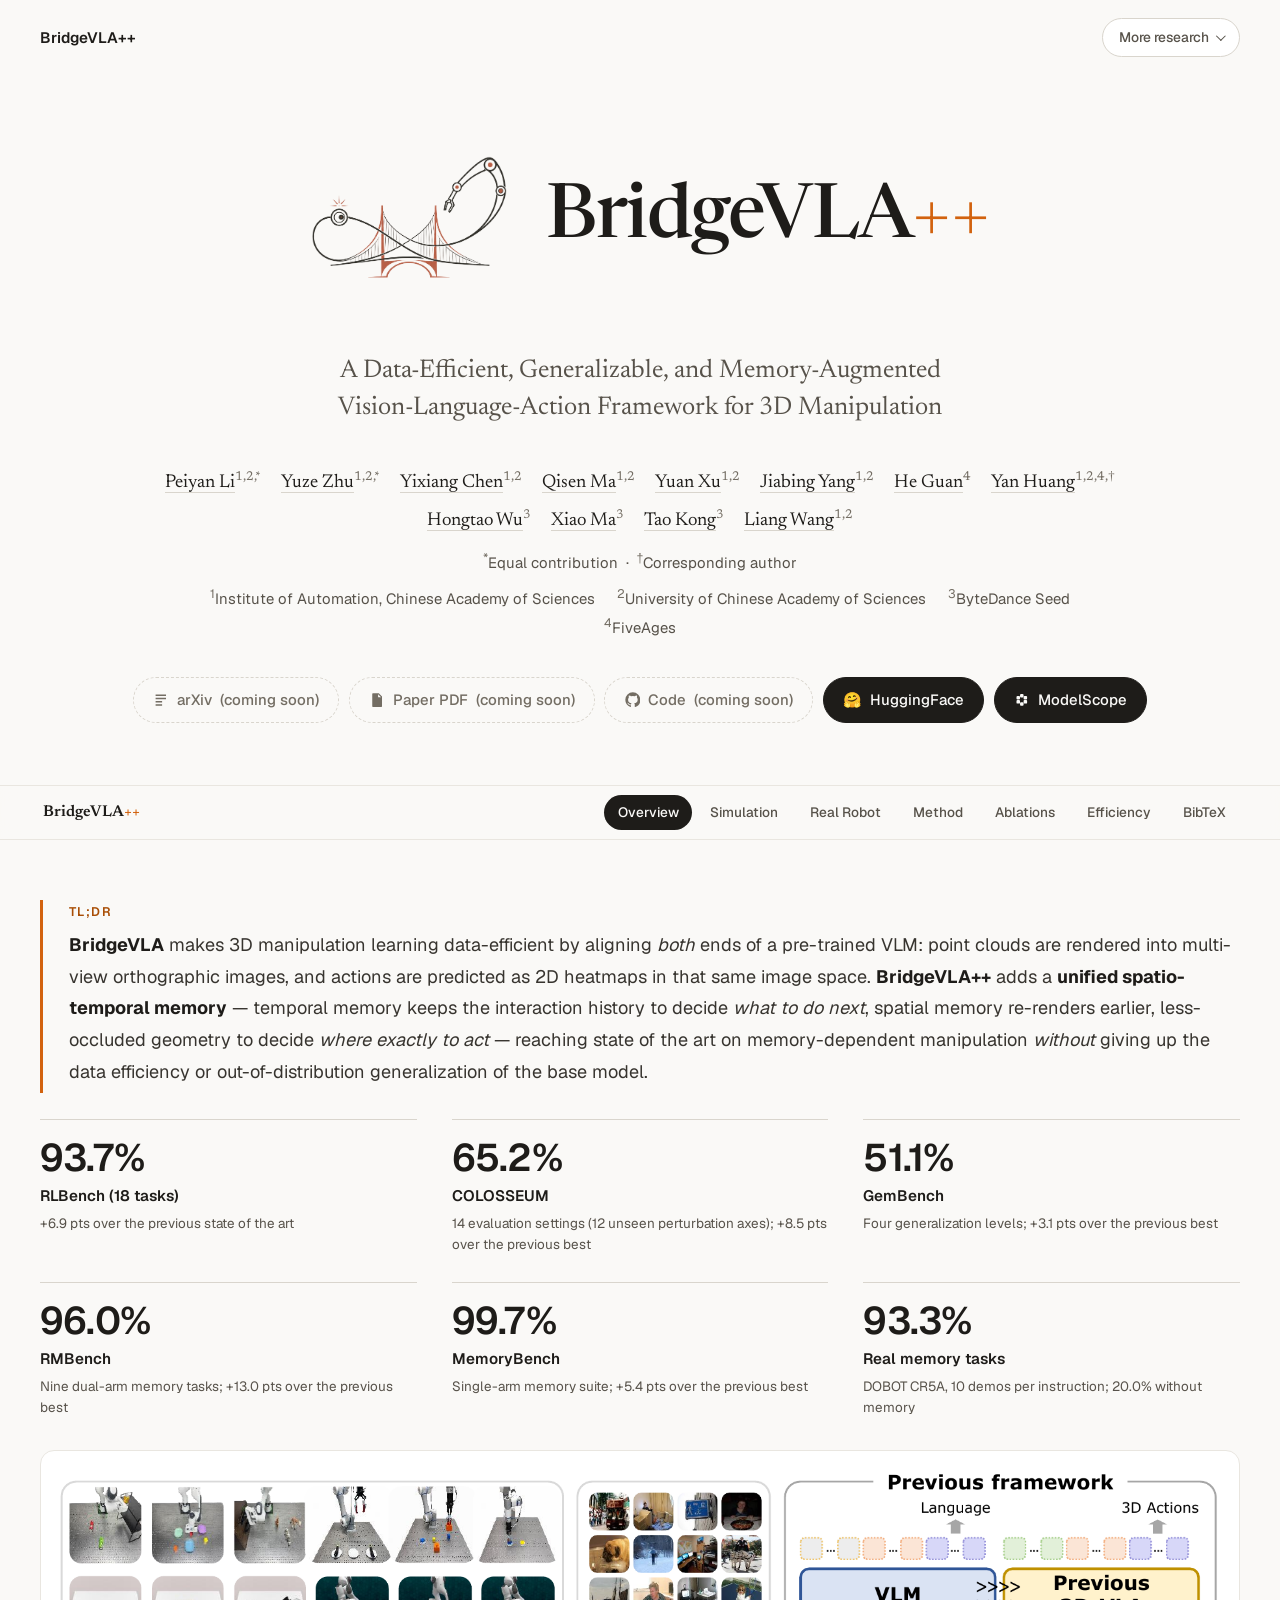
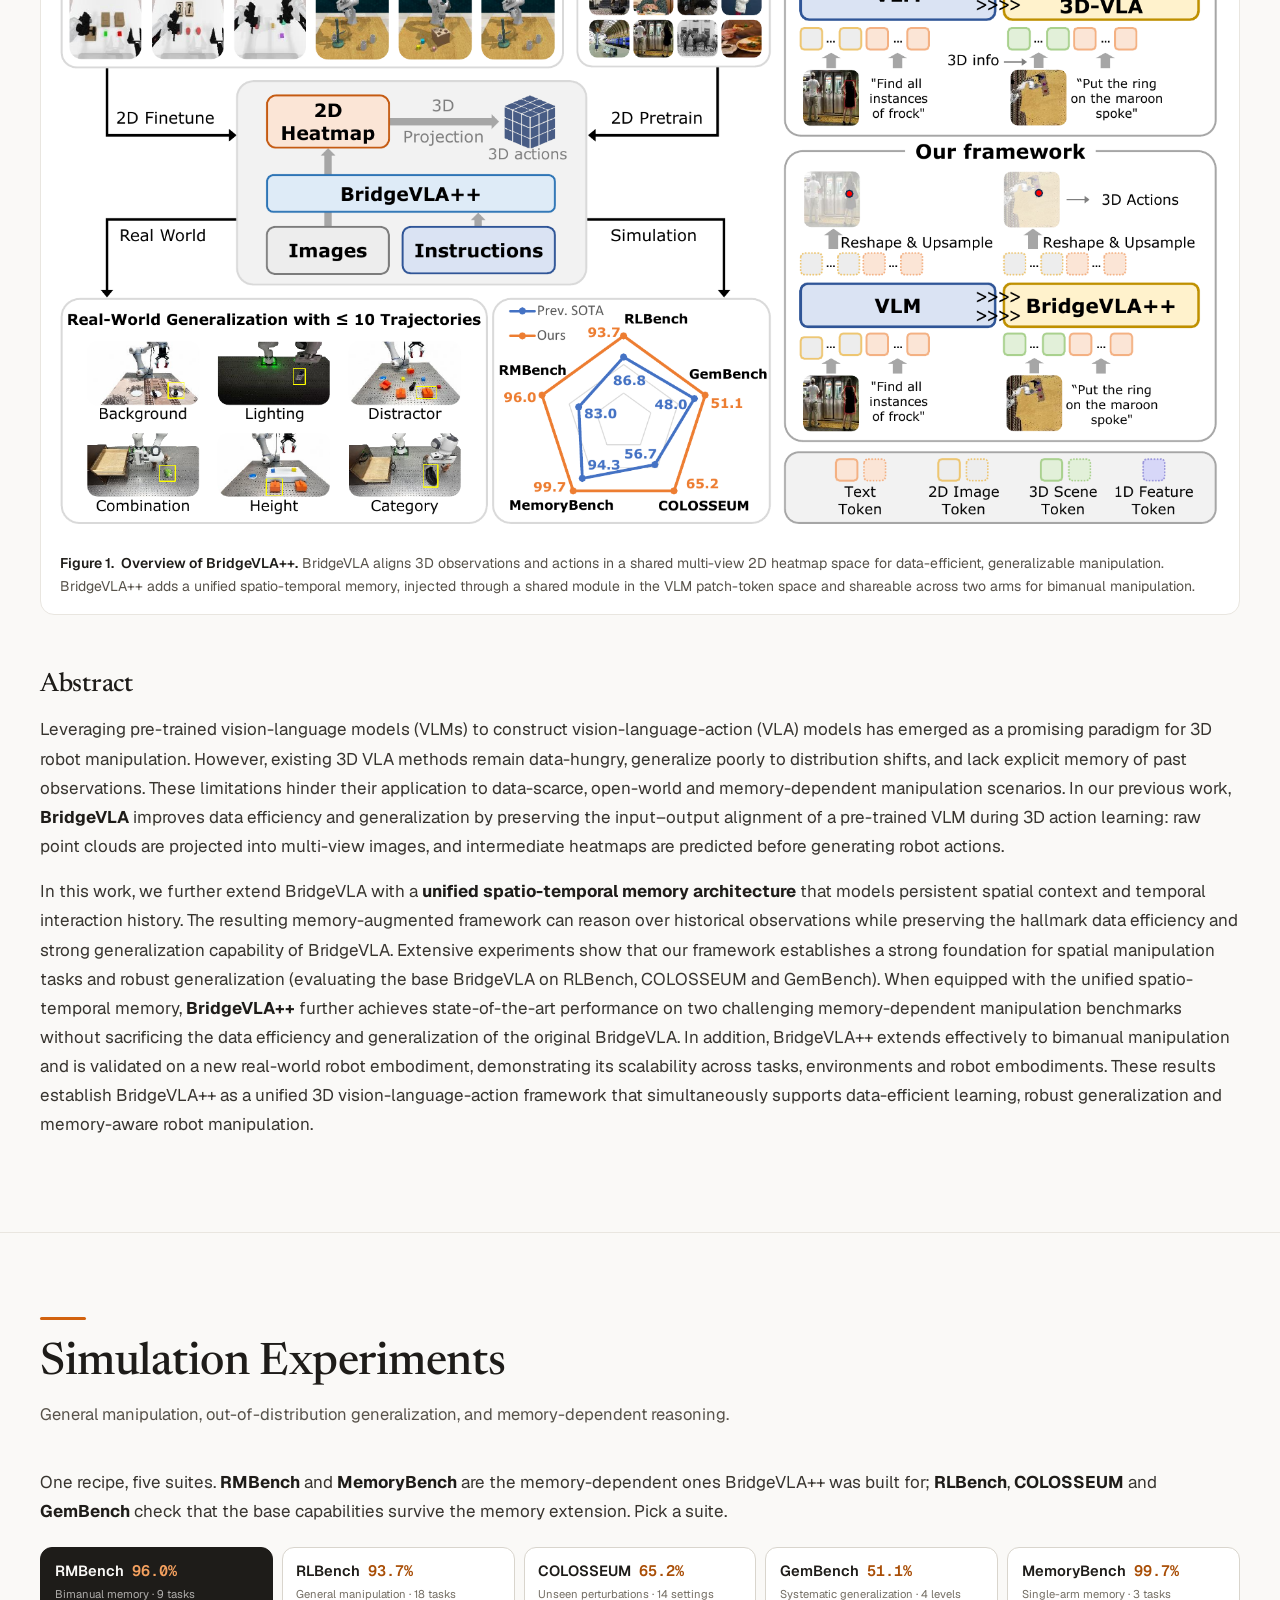
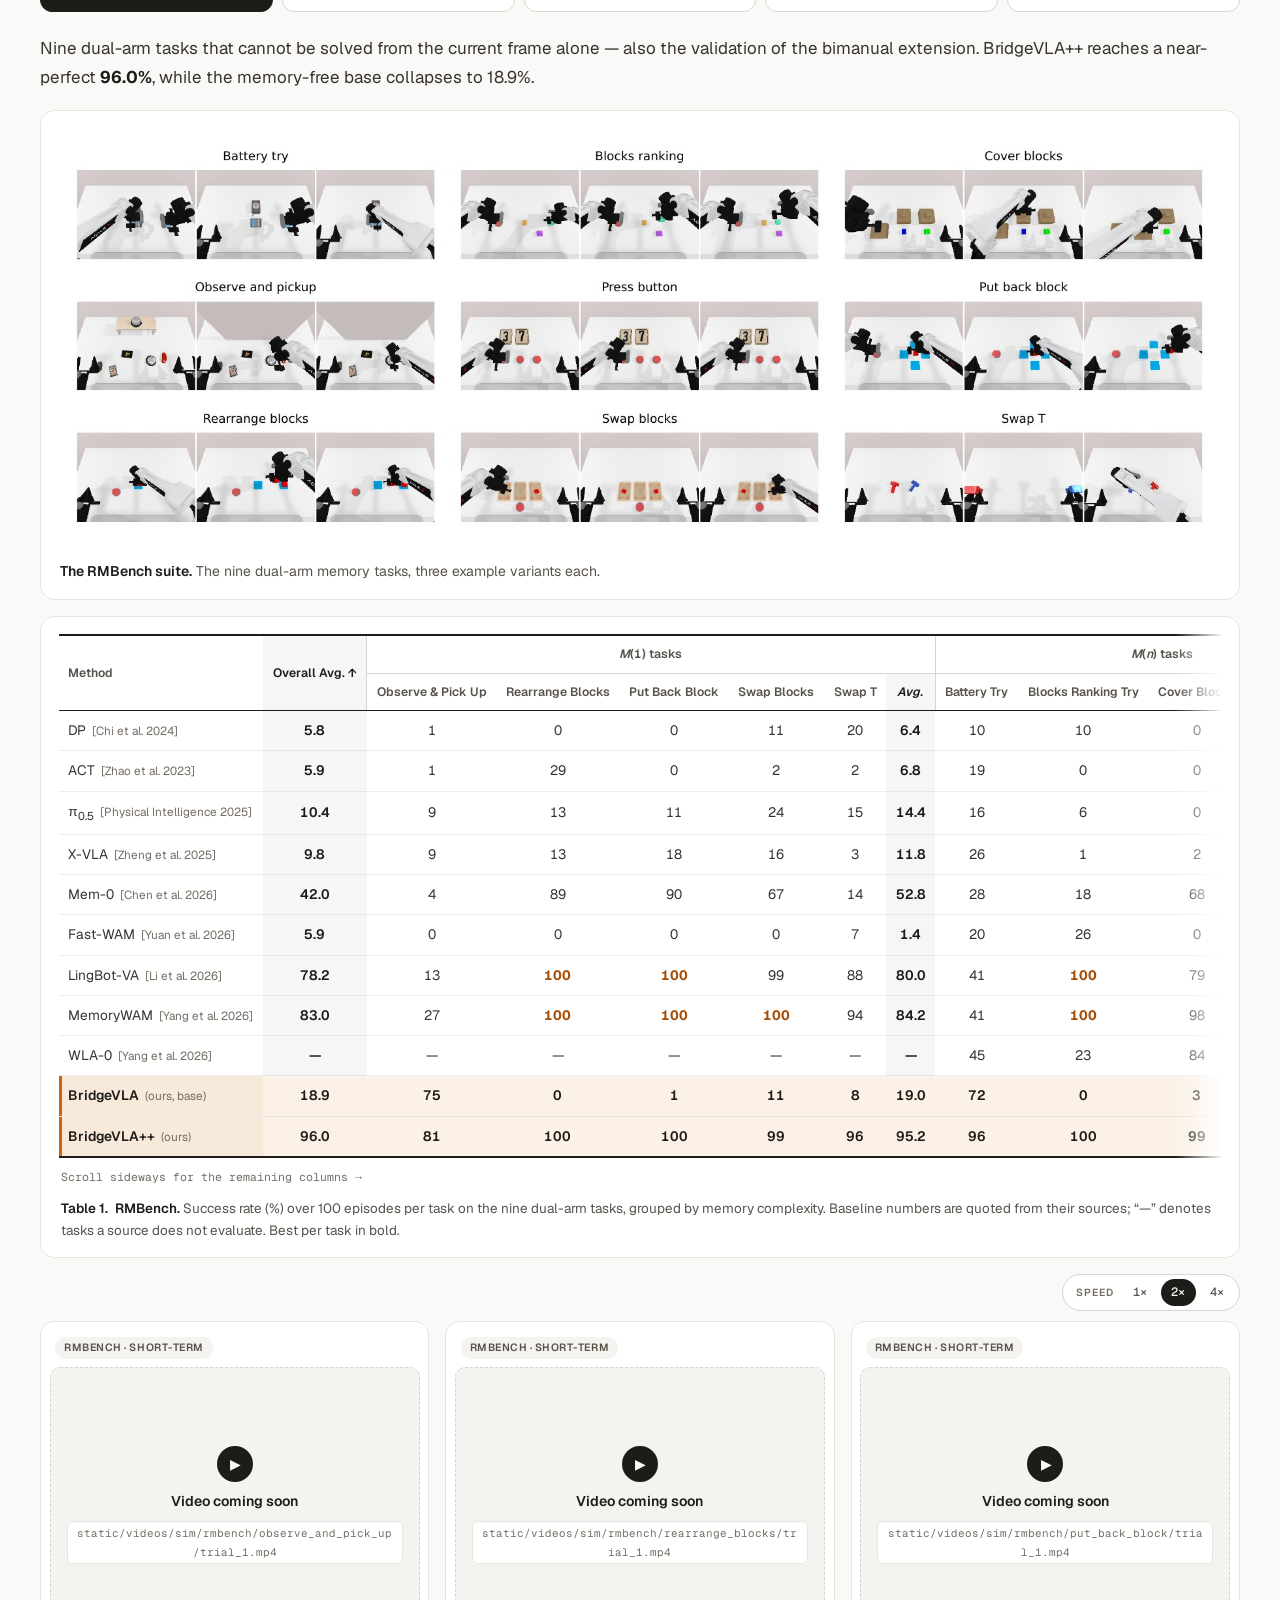
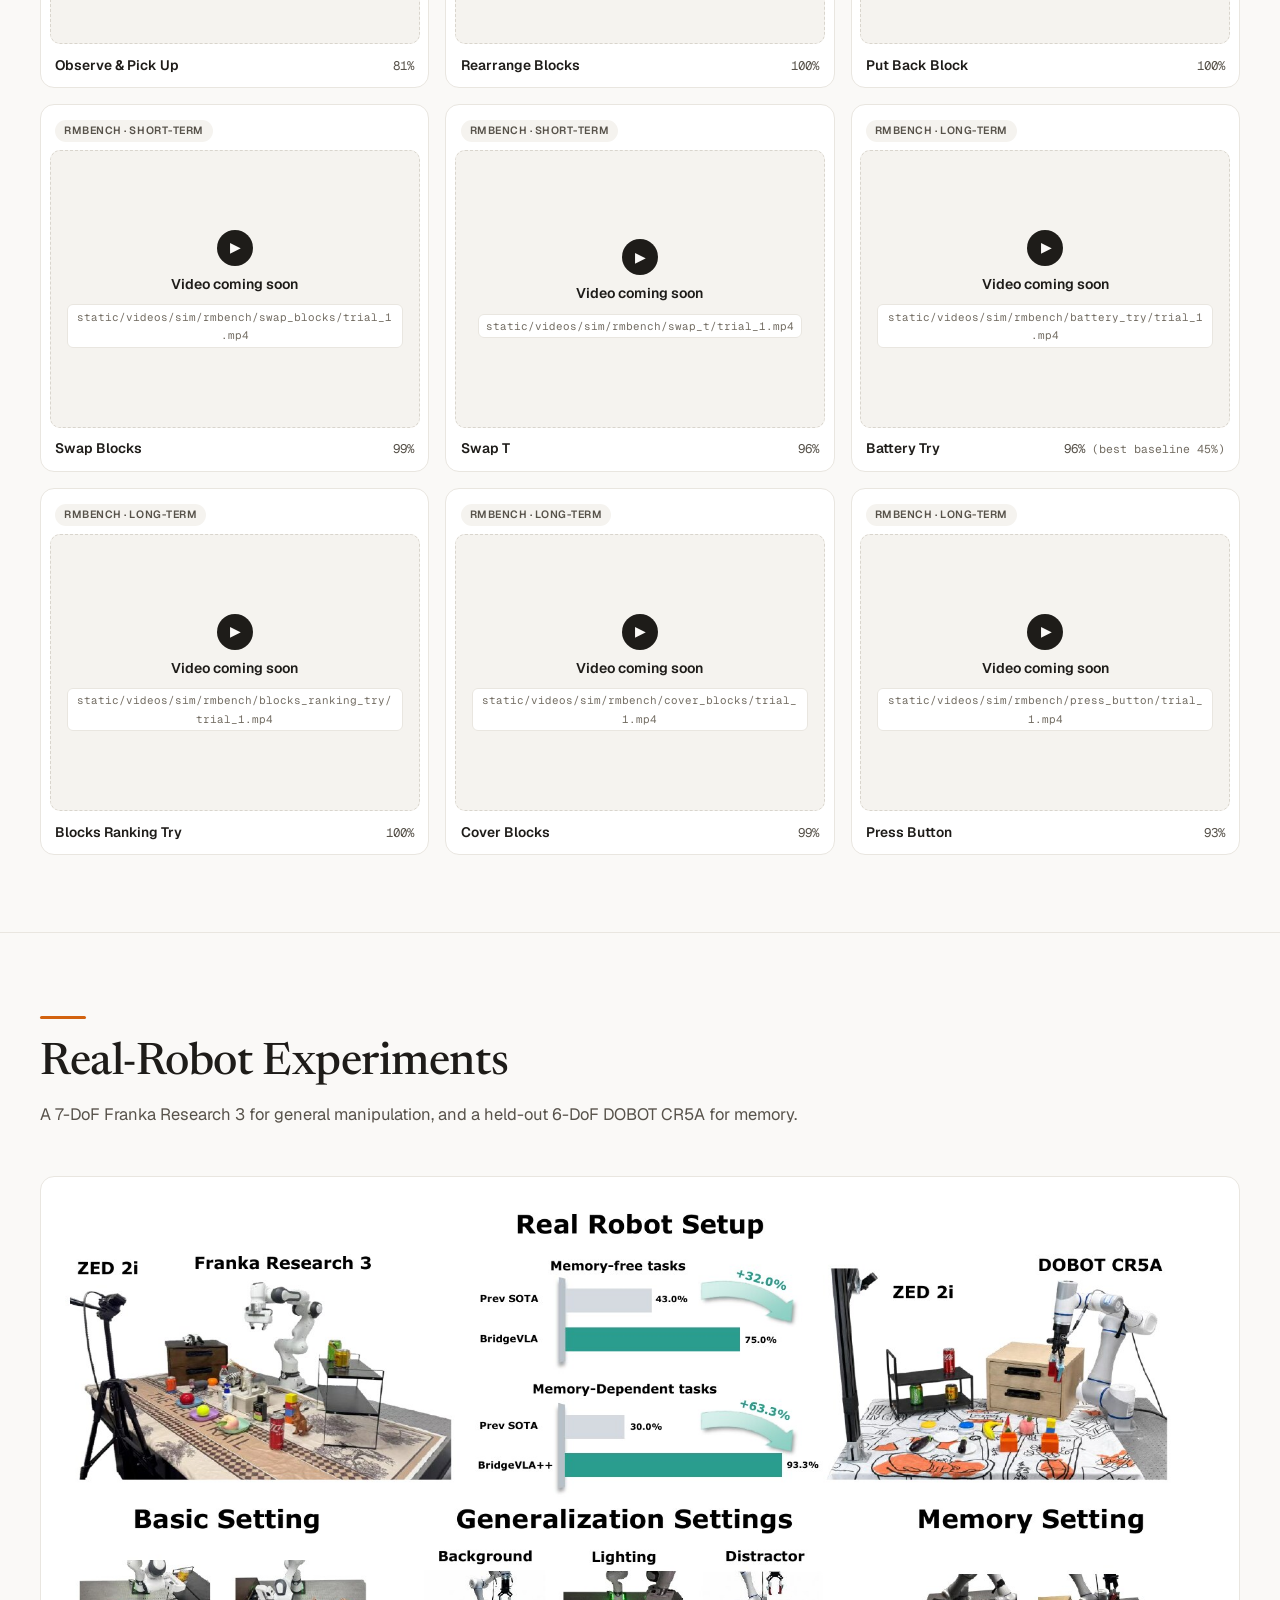
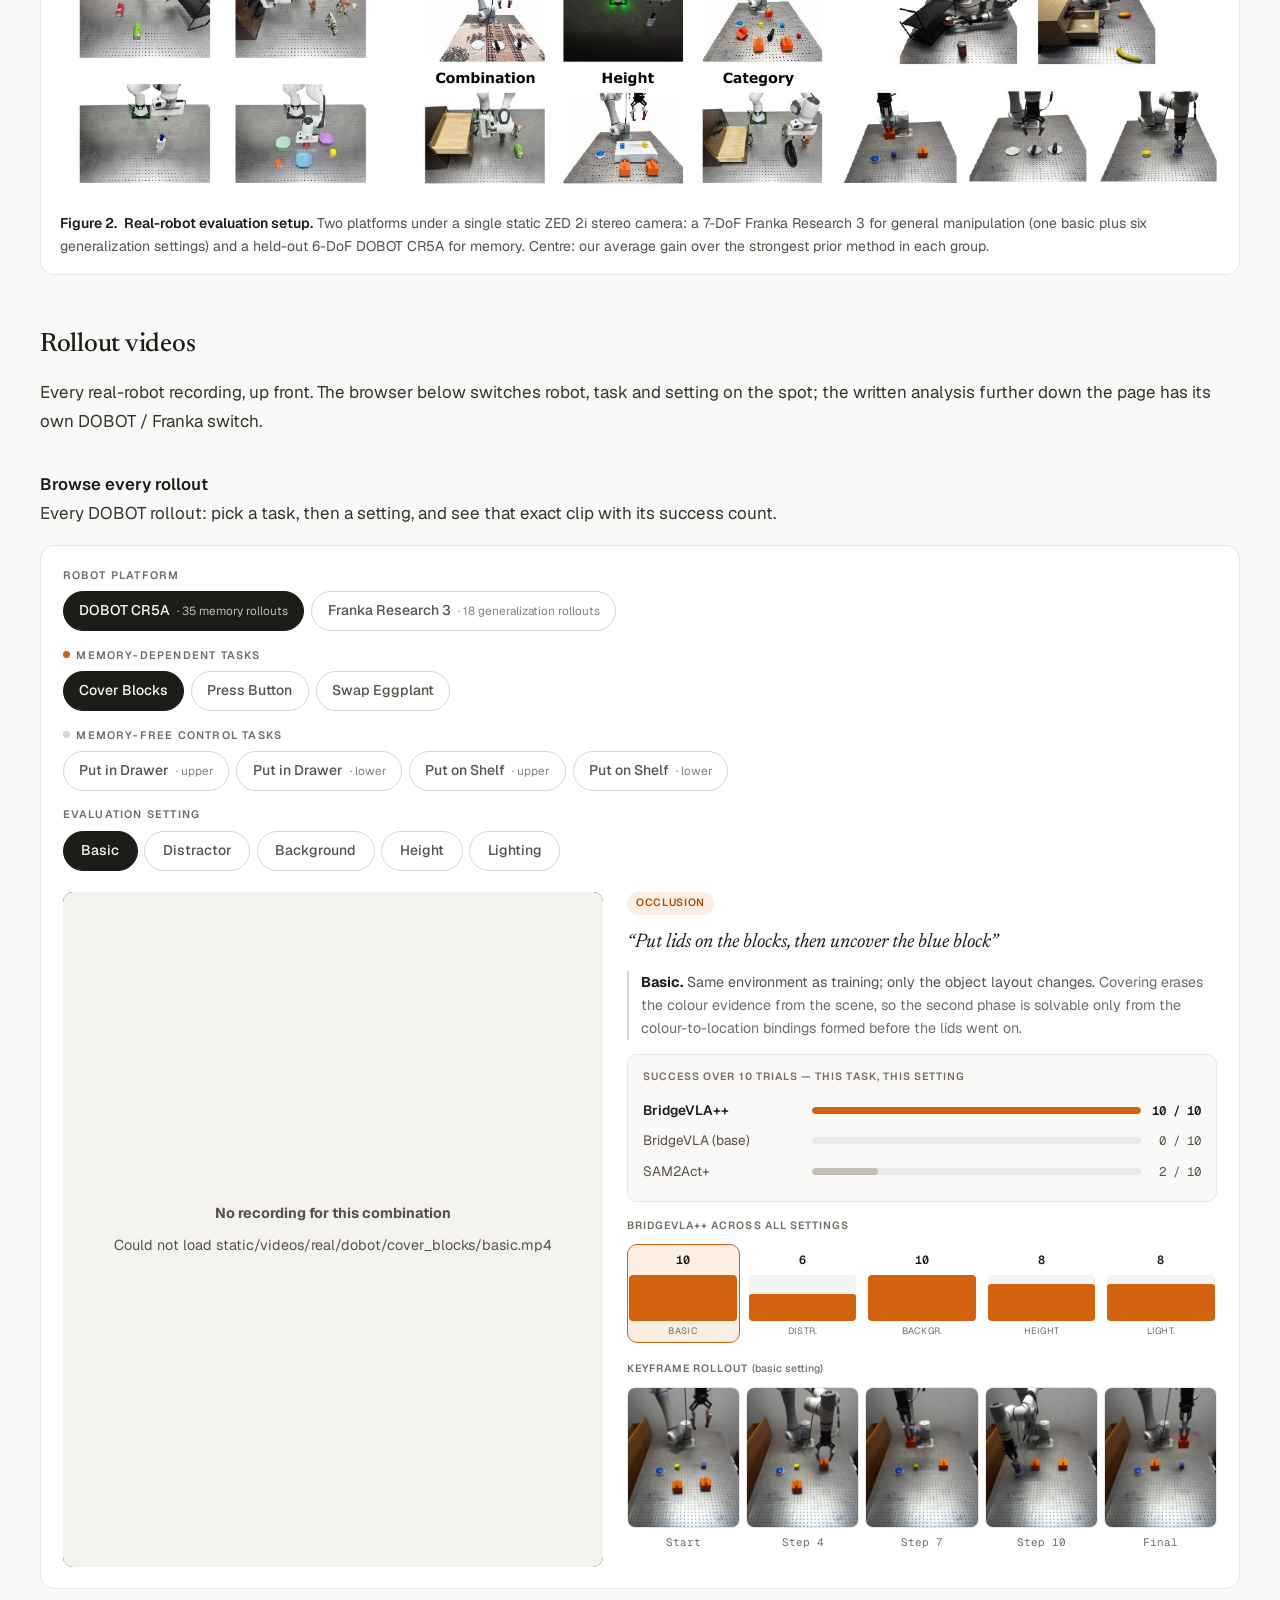
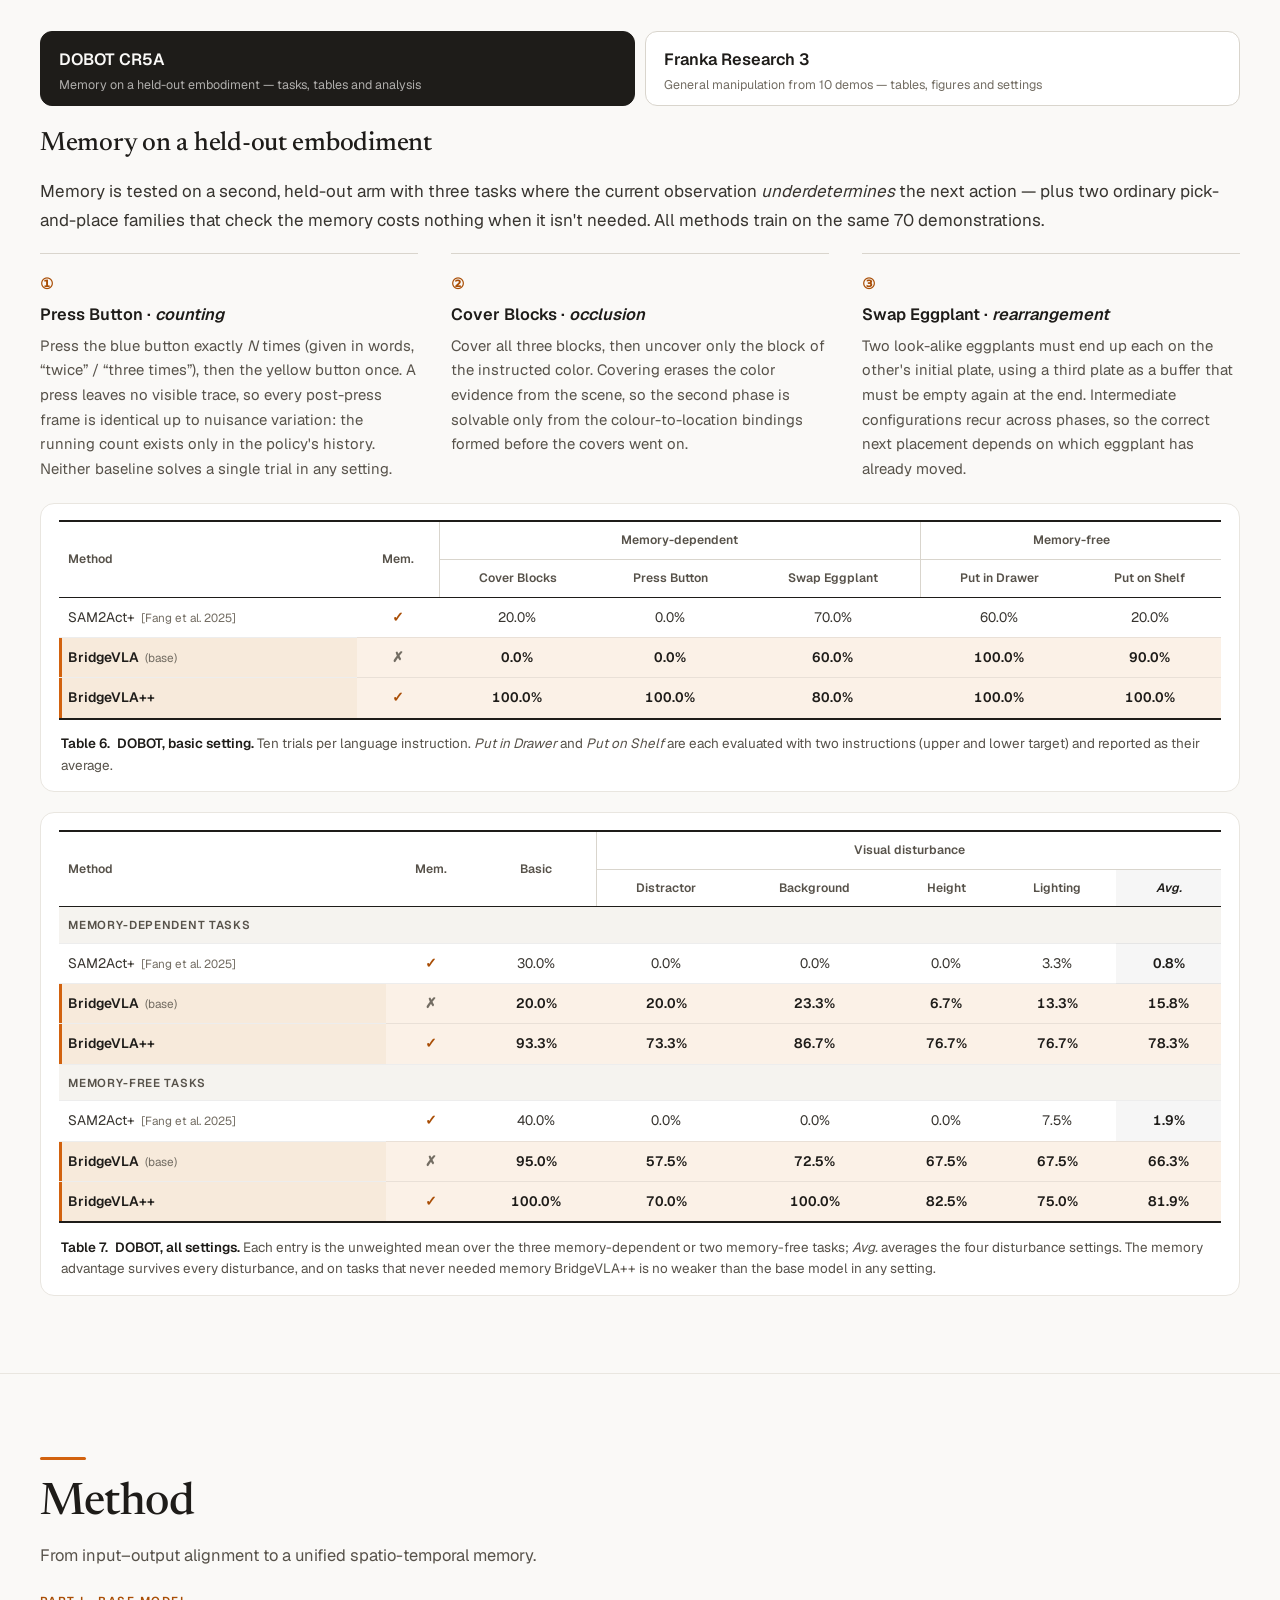
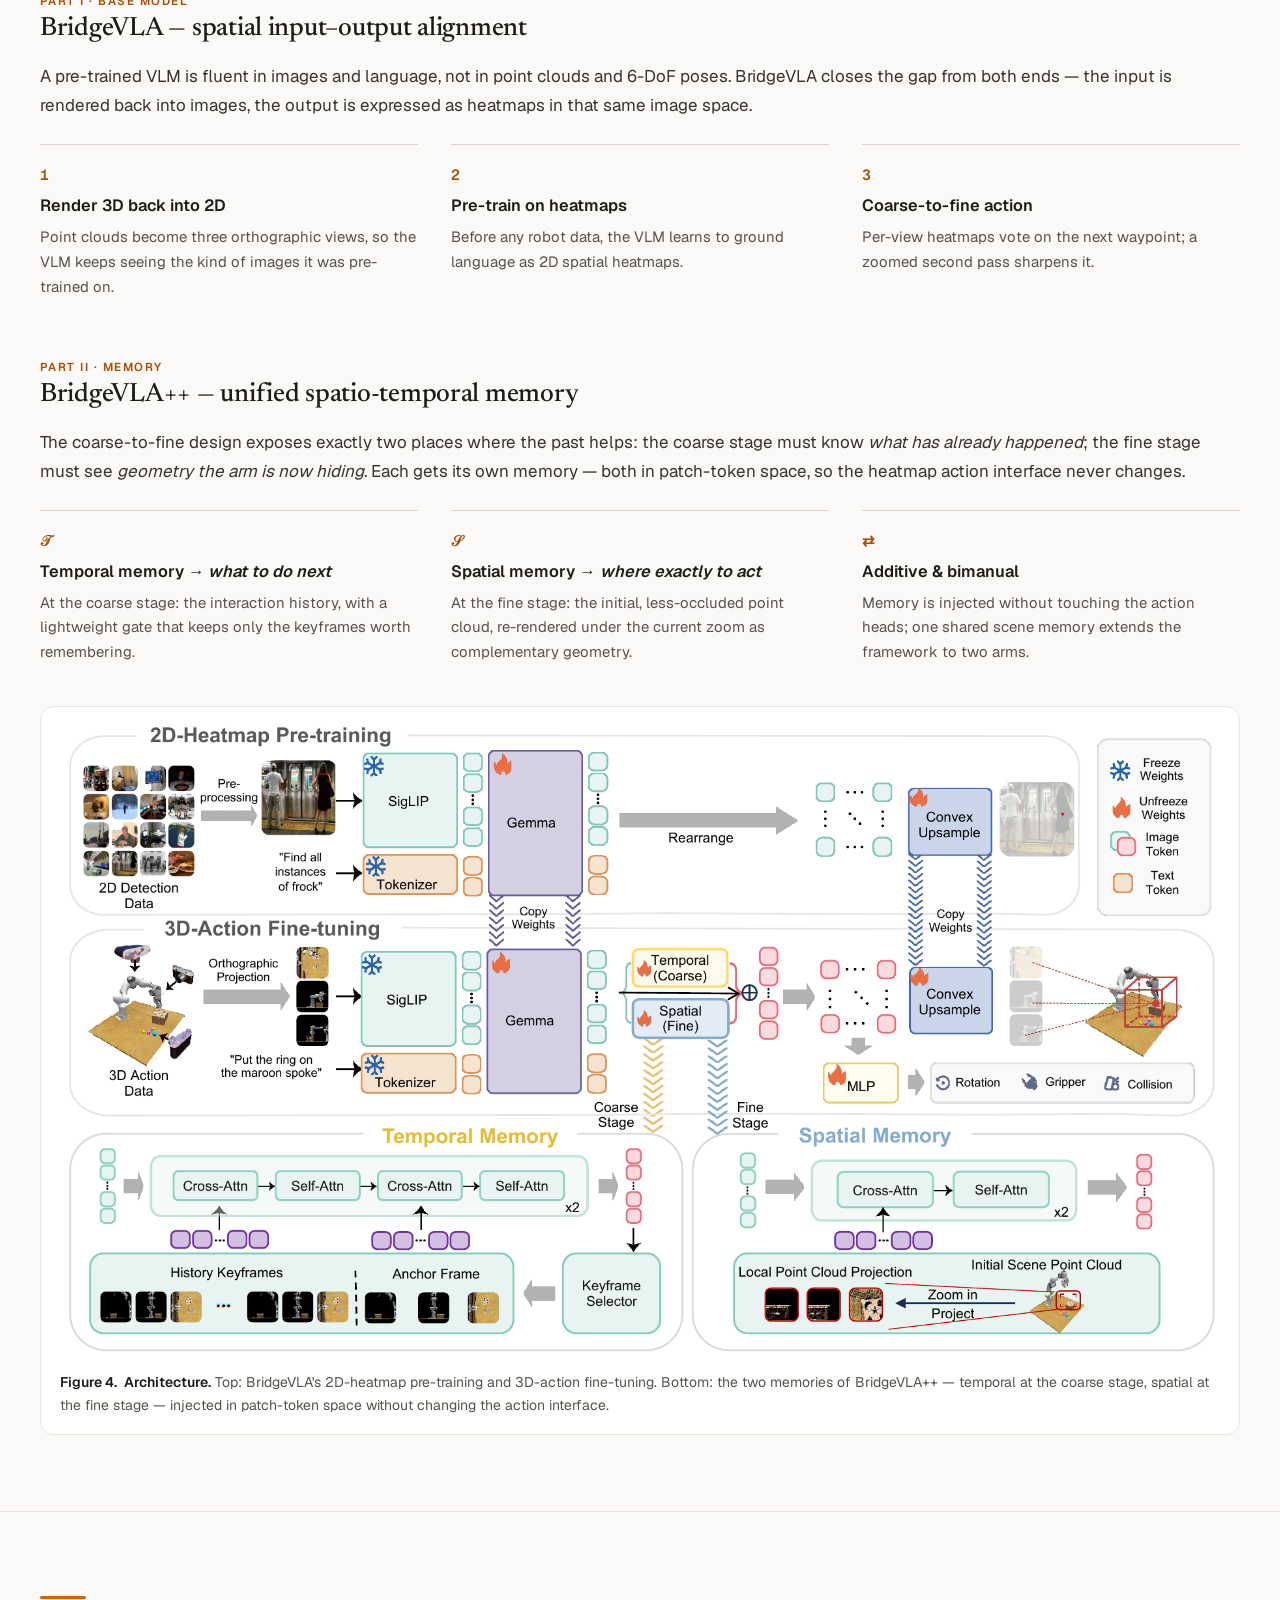
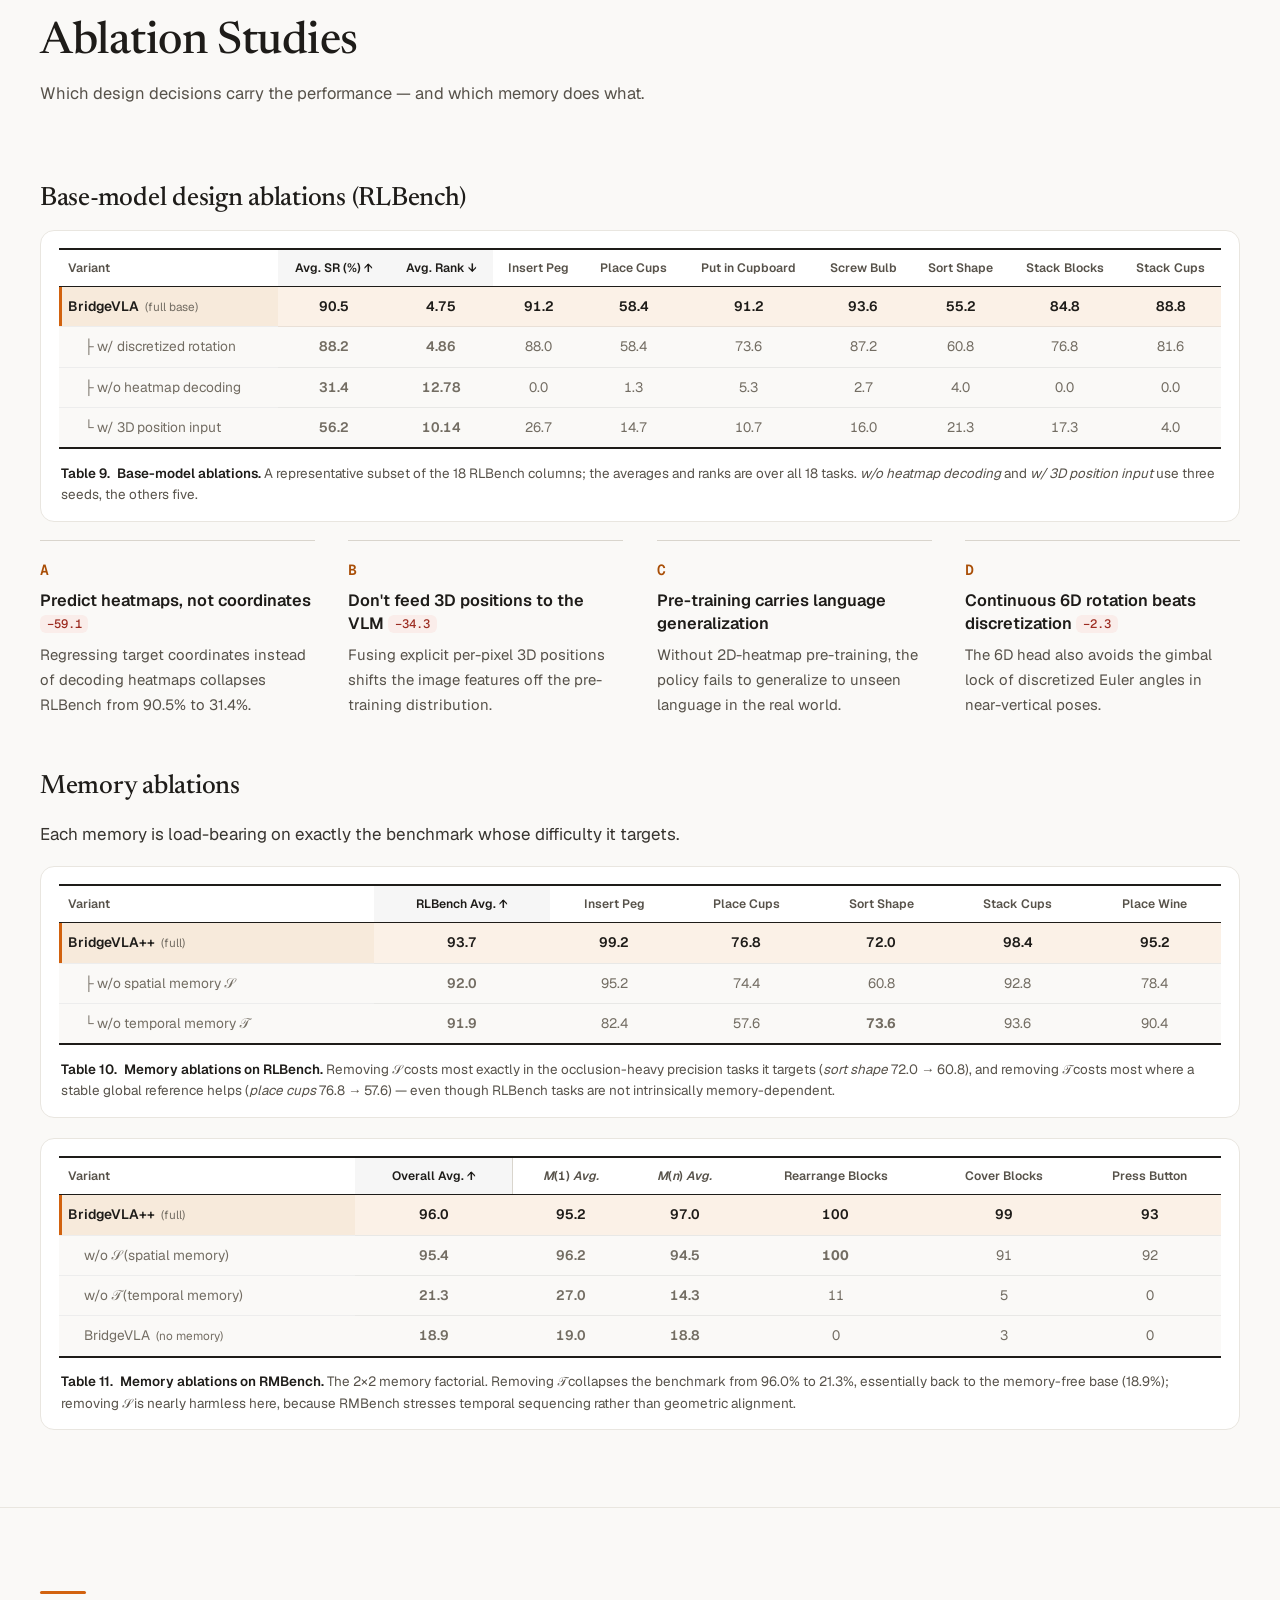
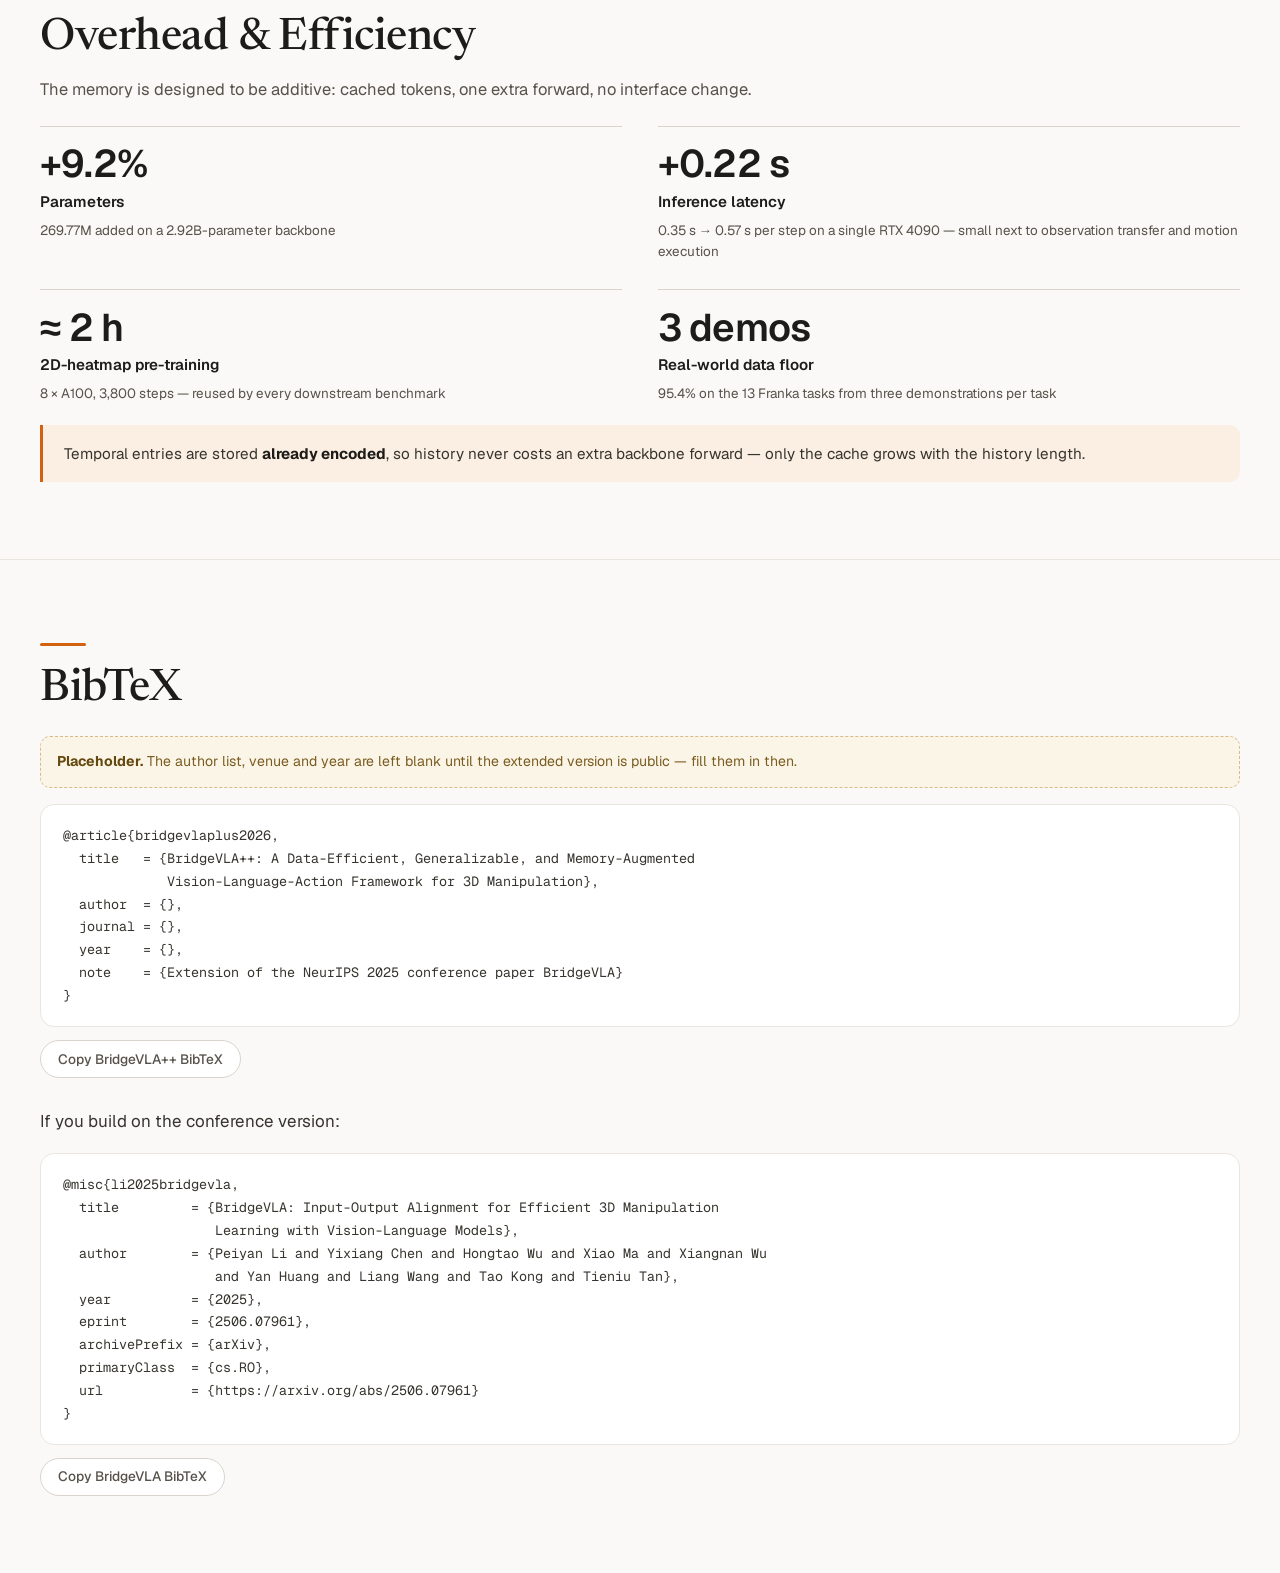
==== index.html @ c6c58213 "Place hero icon left of title as a lockup and enlarge it" ====
<!DOCTYPE html>
<html lang="en">
<head>
<meta charset="UTF-8">
<meta name="viewport" content="width=device-width, initial-scale=1.0">
<title>BridgeVLA++: A Data-Efficient, Generalizable, and Memory-Augmented VLA Framework for 3D Manipulation</title>
<meta name="description" content="BridgeVLA++ extends BridgeVLA with a unified spatio-temporal memory: temporal memory decides what to do next, spatial memory decides where exactly to act. State-of-the-art results on RLBench, COLOSSEUM, GemBench, RMBench, MemoryBench and two real robot embodiments.">

<link rel="icon" href="static/images/bridgevla_plus_mark_v2.png">
<meta property="og:title" content="BridgeVLA++: A Data-Efficient, Generalizable, and Memory-Augmented Vision-Language-Action Framework for 3D Manipulation">
<meta property="og:description" content="A unified spatio-temporal memory for 3D vision-language-action models.">
<meta property="og:image" content="static/images/paper/teaser.png">
<meta property="og:type" content="website">

<meta name="theme-color" content="#FAF9F7">
<link rel="preload" href="static/fonts/newsreader-var.woff2" as="font" type="font/woff2" crossorigin>
<link rel="preload" href="static/fonts/geist-var.woff2" as="font" type="font/woff2" crossorigin>
<link rel="stylesheet" href="static/css/bridgevla_plus.css?v=6">
</head>
<body>

<!-- ======================================================================== -->
<!-- HERO                                                                     -->
<!-- ======================================================================== -->
<header class="hero" id="top">
  <div class="wrap-wide">
    <div class="hero-topbar">
      <span class="brandline">BridgeVLA++</span>
      <div class="more-research">
        <button type="button" aria-expanded="false" aria-controls="more-research-menu">More research</button>
        <nav class="menu" id="more-research-menu" aria-label="More research from our group">
          <a href="https://bridgevla.github.io/" target="_blank" rel="noopener">BridgeVLA <span style="opacity:.6">(NeurIPS 2025)</span></a>
          <a href="https://arxiv.org/abs/2604.03181" target="_blank" rel="noopener">MV-VDP</a>
          <a href="https://gr-mg.github.io/" target="_blank" rel="noopener">GR-MG</a>
          <a href="https://bridgev2w.github.io/" target="_blank" rel="noopener">BridgeV2W</a>
        </nav>
      </div>
    </div>
  </div>

  <div class="wrap hero-inner">
    <div class="hero-brand">
      <img class="hero-logo" src="static/images/bridgevla_plus_mark_v2.png" alt="BridgeVLA++ logo"
           width="640" height="640">
      <h1 class="hero-title">BridgeVLA<span class="pp">++</span></h1>
    </div>
    <p class="hero-subtitle">
      A Data-Efficient, Generalizable, and Memory-Augmented<br>
      Vision-Language-Action Framework for 3D Manipulation
    </p>

    <div class="authors">
      <span class="author"><a href="https://lpy1219.github.io/" target="_blank" rel="noopener">Peiyan Li</a><sup>1,2,*</sup></span>
      <span class="author"><a href="https://zhuyuze-ai.github.io/" target="_blank" rel="noopener">Yuze Zhu</a><sup>1,2,*</sup></span>
      <span class="author"><a href="https://yixiang-chen.cn/" target="_blank" rel="noopener">Yixiang Chen</a><sup>1,2</sup></span>
      <span class="author"><a href="https://scholar.google.com/citations?user=-uQT630AAAAJ&hl=en" target="_blank" rel="noopener">Qisen Ma</a><sup>1,2</sup></span>
      <span class="author"><a href="https://scholar.google.com/citations?user=vzUBE0oAAAAJ&hl=en" target="_blank" rel="noopener">Yuan Xu</a><sup>1,2</sup></span>
      <span class="author"><a href="https://jiabingyang.cn/" target="_blank" rel="noopener">Jiabing Yang</a><sup>1,2</sup></span>
      <span class="author"><a href="https://scholar.google.com/citations?user=5XBfDFcAAAAJ&hl=en" target="_blank" rel="noopener">He Guan</a><sup>4</sup></span>
      <span class="author"><a href="https://yanrockhuang.github.io/" target="_blank" rel="noopener">Yan Huang</a><sup>1,2,4,†</sup></span>
      <br>
      <span class="author"><a href="https://scholar.google.com/citations?user=7u0TYgIAAAAJ&hl=zh-CN&oi=ao" target="_blank" rel="noopener">Hongtao Wu</a><sup>3</sup></span>
      <span class="author"><a href="https://yusufma03.github.io/" target="_blank" rel="noopener">Xiao Ma</a><sup>3</sup></span>
      <span class="author"><a href="https://www.taokong.org/" target="_blank" rel="noopener">Tao Kong</a><sup>3</sup></span>
      <span class="author"><a href="https://scholar.google.com/citations?hl=zh-CN&user=8kzzUboAAAAJ&view_op=list_works&sortby=pubdate" target="_blank" rel="noopener">Liang Wang</a><sup>1,2</sup></span>
    </div>

    <div class="author-notes">
      <sup>*</sup>Equal contribution &nbsp;·&nbsp; <sup>†</sup>Corresponding author
    </div>

    <div class="affiliations">
      <span><sup>1</sup>Institute of Automation, Chinese Academy of Sciences</span>
      <span><sup>2</sup>University of Chinese Academy of Sciences</span>
      <span><sup>3</sup>ByteDance Seed</span>
      <span><sup>4</sup>FiveAges</span>
    </div>

    <div class="links">
      <a class="link-btn is-muted" href="#" aria-disabled="true" title="TODO: link the arXiv preprint">
        <svg viewBox="0 0 24 24" aria-hidden="true"><path d="M4 4h16v2H4zm0 5h16v2H4zm0 5h10v2H4zm0 5h10v2H4z"/></svg>
        <span>arXiv &nbsp;(coming soon)</span>
      </a>
      <a class="link-btn is-muted" href="#" aria-disabled="true" title="TODO: link the PDF">
        <svg viewBox="0 0 24 24" aria-hidden="true"><path d="M6 2h9l5 5v15a1 1 0 0 1-1 1H6a1 1 0 0 1-1-1V3a1 1 0 0 1 1-1zm8 1.5V8h4.5L14 3.5zM8 13h8v1.6H8zm0 3.4h8V18H8z"/></svg>
        <span>Paper PDF &nbsp;(coming soon)</span>
      </a>
      <a class="link-btn is-muted" href="#" aria-disabled="true" title="TODO: link the code release">
        <svg viewBox="0 0 24 24" aria-hidden="true"><path d="M12 .5A11.5 11.5 0 0 0 .5 12a11.5 11.5 0 0 0 7.86 10.92c.58.1.79-.25.79-.56v-2c-3.2.7-3.88-1.37-3.88-1.37-.53-1.35-1.29-1.71-1.29-1.71-1.06-.72.08-.71.08-.71 1.17.08 1.79 1.2 1.79 1.2 1.04 1.79 2.73 1.27 3.4.97.1-.76.41-1.27.74-1.56-2.56-.29-5.25-1.28-5.25-5.7 0-1.26.45-2.29 1.19-3.1-.12-.29-.52-1.46.11-3.05 0 0 .97-.31 3.18 1.18a11 11 0 0 1 5.79 0c2.2-1.49 3.17-1.18 3.17-1.18.63 1.59.23 2.76.12 3.05.74.81 1.19 1.84 1.19 3.1 0 4.43-2.7 5.4-5.27 5.69.42.36.8 1.08.8 2.18v3.23c0 .31.21.67.8.56A11.5 11.5 0 0 0 23.5 12 11.5 11.5 0 0 0 12 .5z"/></svg>
        <span>Code &nbsp;(coming soon)</span>
      </a>
      <a class="link-btn" href="https://huggingface.co/datasets/LPY/BridgeVLA" target="_blank" rel="noopener"
         title="Models &amp; data on HuggingFace">
        <span aria-hidden="true">🤗</span>
        <span>HuggingFace</span>
      </a>
      <a class="link-btn" href="https://modelscope.cn/models/susetiankong/bridgevla_plus" target="_blank" rel="noopener"
         title="Models &amp; data on ModelScope">
        <svg viewBox="0 0 24 24" aria-hidden="true">
          <rect x="9.3" y="3" width="5.4" height="5.4" rx="1.5"/>
          <rect x="14.76" y="6.15" width="5.4" height="5.4" rx="1.5"/>
          <rect x="14.76" y="12.45" width="5.4" height="5.4" rx="1.5"/>
          <rect x="9.3" y="15.6" width="5.4" height="5.4" rx="1.5"/>
          <rect x="3.84" y="12.45" width="5.4" height="5.4" rx="1.5"/>
          <rect x="3.84" y="6.15" width="5.4" height="5.4" rx="1.5"/>
        </svg>
        <span>ModelScope</span>
      </a>
    </div>
  </div>
</header>

<!-- ======================================================================== -->
<!-- STICKY SECTION NAV                                                       -->
<!-- ======================================================================== -->
<nav class="docnav" aria-label="Section navigation">
  <div class="wrap-wide">
    <a class="nav-brand" href="#top">BridgeVLA<span class="pp">++</span></a>
    <a href="#overview">Overview</a>
    <a href="#simulation">Simulation</a>
    <a href="#real-robot">Real Robot</a>
    <a href="#method">Method</a>
    <a href="#ablations">Ablations</a>
    <a href="#efficiency">Efficiency</a>
    <a href="#bibtex">BibTeX</a>
  </div>
</nav>

<!-- ======================================================================== -->
<!-- OVERVIEW                                                                 -->
<!-- ======================================================================== -->
<main>
<section id="overview" class="section">
  <div class="wrap">

    <div class="tldr reveal">
      <h2>TL;DR</h2>
      <p>
        <b>BridgeVLA</b> makes 3D manipulation learning data-efficient by aligning
        <em>both</em> ends of a pre-trained VLM: point clouds are rendered into multi-view
        orthographic images, and actions are predicted as 2D heatmaps in that same image space.
        <b>BridgeVLA++</b> adds a <b>unified spatio-temporal memory</b> — temporal memory keeps the
        interaction history to decide <em>what to do next</em>, spatial memory re-renders earlier,
        less-occluded geometry to decide <em>where exactly to act</em> — reaching state of the art on
        memory-dependent manipulation <em>without</em> giving up the data efficiency or
        out-of-distribution generalization of the base model.
      </p>
    </div>

    <div class="stats reveal" style="margin-top:1.6rem">
      <div class="stat">
        <div class="value">93.7%</div>
        <div class="label">RLBench (18 tasks)</div>
        <div class="note">+6.9 pts over the previous state of the art</div>
      </div>
      <div class="stat">
        <div class="value">65.2%</div>
        <div class="label">COLOSSEUM</div>
        <div class="note">14 evaluation settings (12 unseen perturbation axes); +8.5 pts over the previous best</div>
      </div>
      <div class="stat">
        <div class="value">51.1%</div>
        <div class="label">GemBench</div>
        <div class="note">Four generalization levels; +3.1 pts over the previous best</div>
      </div>
      <div class="stat">
        <div class="value">96.0%</div>
        <div class="label">RMBench</div>
        <div class="note">Nine dual-arm memory tasks; +13.0 pts over the previous best</div>
      </div>
      <div class="stat">
        <div class="value">99.7%</div>
        <div class="label">MemoryBench</div>
        <div class="note">Single-arm memory suite; +5.4 pts over the previous best</div>
      </div>
      <div class="stat">
        <div class="value">93.3%</div>
        <div class="label">Real memory tasks</div>
        <div class="note">DOBOT CR5A, 10 demos per instruction; 20.0% without memory</div>
      </div>
    </div>

    <figure class="figure reveal" style="margin-top:2rem">
      <img src="static/images/paper/teaser.png" alt="Overview of BridgeVLA++: multi-view heatmap alignment plus a unified spatio-temporal memory, with benchmark radar chart and real-world generalization settings.">
      <figcaption class="figcap">
        <b>Figure 1.&ensp;Overview of BridgeVLA++.</b>
        BridgeVLA aligns 3D observations and actions in a shared multi-view 2D heatmap space for
        data-efficient, generalizable manipulation. BridgeVLA++ adds a unified spatio-temporal memory,
        injected through a shared module in the VLM patch-token space and shareable across two arms for
        bimanual manipulation.
      </figcaption>
    </figure>

    <h2 class="subhead reveal" id="abstract">Abstract</h2>
    <div class="abstract lede reveal">
      <p>
        Leveraging pre-trained vision-language models (VLMs) to construct vision-language-action (VLA)
        models has emerged as a promising paradigm for 3D robot manipulation. However, existing 3D VLA
        methods remain data-hungry, generalize poorly to distribution shifts, and lack explicit memory
        of past observations. These limitations hinder their application to data-scarce, open-world and
        memory-dependent manipulation scenarios. In our previous work, <b>BridgeVLA</b> improves data
        efficiency and generalization by preserving the input–output alignment of a pre-trained VLM
        during 3D action learning: raw point clouds are projected into multi-view images, and
        intermediate heatmaps are predicted before generating robot actions.
      </p>
      <p>
        In this work, we further extend BridgeVLA with a <b>unified spatio-temporal memory
        architecture</b> that models persistent spatial context and temporal interaction history. The
        resulting memory-augmented framework can reason over historical observations while preserving
        the hallmark data efficiency and strong generalization capability of BridgeVLA. Extensive
        experiments show that our framework establishes a strong foundation for spatial manipulation
        tasks and robust generalization (evaluating the base BridgeVLA on RLBench, COLOSSEUM and
        GemBench). When equipped with the unified spatio-temporal memory, <b>BridgeVLA++</b> further
        achieves state-of-the-art performance on two challenging memory-dependent manipulation
        benchmarks without sacrificing the data efficiency and generalization of the original
        BridgeVLA. In addition, BridgeVLA++ extends effectively to bimanual manipulation and is
        validated on a new real-world robot embodiment, demonstrating its scalability across tasks,
        environments and robot embodiments. These results establish BridgeVLA++ as a unified 3D
        vision-language-action framework that simultaneously supports data-efficient learning, robust
        generalization and memory-aware robot manipulation.
      </p>
    </div>

  </div>
</section>

<!-- ======================================================================== -->
<!-- SIMULATION                                                               -->
<!-- ======================================================================== -->
<section class="banner" id="simulation">
  <div class="wrap">
    <h2>Simulation Experiments</h2>
    <p>General manipulation, out-of-distribution generalization, and memory-dependent reasoning.</p>
  </div>
</section>

<section class="section" style="padding-top:1.4rem">
  <div class="wrap-wide">

<!-- --------------------------------------------------- benchmark switcher -->
    <p class="lede reveal">
      One recipe, five suites. <b>RMBench</b> and <b>MemoryBench</b> are the memory-dependent ones
      BridgeVLA++ was built for; <b>RLBench</b>, <b>COLOSSEUM</b> and <b>GemBench</b> check that the
      base capabilities survive the memory extension. Pick a suite.
    </p>

    <div class="bench-explorer" id="bench-explorer">
      <div class="bench-tabs reveal" role="tablist" aria-label="Benchmark">
        <button class="bench-tab" type="button" role="tab" id="bench-tab-rmbench"
                aria-selected="true" aria-controls="bench-panel-rmbench" data-tab="rmbench">
          <span class="bt-top"><span class="bt-name">RMBench</span><span class="bt-val">96.0%</span></span>
          <span class="bt-sub">Bimanual memory · 9 tasks</span>
        </button>
        <button class="bench-tab" type="button" role="tab" id="bench-tab-rlbench" tabindex="-1"
                aria-selected="false" aria-controls="bench-panel-rlbench" data-tab="rlbench">
          <span class="bt-top"><span class="bt-name">RLBench</span><span class="bt-val">93.7%</span></span>
          <span class="bt-sub">General manipulation · 18 tasks</span>
        </button>
        <button class="bench-tab" type="button" role="tab" id="bench-tab-colosseum" tabindex="-1"
                aria-selected="false" aria-controls="bench-panel-colosseum" data-tab="colosseum">
          <span class="bt-top"><span class="bt-name">COLOSSEUM</span><span class="bt-val">65.2%</span></span>
          <span class="bt-sub">Unseen perturbations · 14 settings</span>
        </button>
        <button class="bench-tab" type="button" role="tab" id="bench-tab-gembench" tabindex="-1"
                aria-selected="false" aria-controls="bench-panel-gembench" data-tab="gembench">
          <span class="bt-top"><span class="bt-name">GemBench</span><span class="bt-val">51.1%</span></span>
          <span class="bt-sub">Systematic generalization · 4 levels</span>
        </button>
        <button class="bench-tab" type="button" role="tab" id="bench-tab-memorybench" tabindex="-1"
                aria-selected="false" aria-controls="bench-panel-memorybench" data-tab="memorybench">
          <span class="bt-top"><span class="bt-name">MemoryBench</span><span class="bt-val">99.7%</span></span>
          <span class="bt-sub">Single-arm memory · 3 tasks</span>
        </button>
      </div>

      <!-- ----------------------------------------------------------- RMBench -->
      <div class="bench-panel" id="bench-panel-rmbench" role="tabpanel"
           aria-labelledby="bench-tab-rmbench" data-panel="rmbench">

    <p class="lede reveal">
      Nine dual-arm tasks that cannot be solved from the current frame alone — also the validation of
      the bimanual extension. BridgeVLA++ reaches a near-perfect <b>96.0%</b>, while the memory-free
      base collapses to 18.9%.
    </p>

        <figure class="figure reveal" style="margin-top:1rem">
          <img src="static/images/paper/rmbench_tasks.jpg" loading="lazy"
               alt="Grid of the nine dual-arm RMBench tasks.">
          <figcaption class="figcap"><b>The RMBench suite.</b> The nine dual-arm memory tasks,
            three example variants each.</figcaption>
        </figure>

    <div class="table-card reveal" style="margin-top:1rem">
      <div class="table-scroll">
        <table class="data">
          <thead>
            <tr>
              <th rowspan="2">Method</th>
              <th rowspan="2" class="avg">Overall Avg. ↑</th>
              <th colspan="6" class="col-sep"><em>M</em>(1) tasks</th>
              <th colspan="5" class="col-sep"><em>M</em>(<em>n</em>) tasks</th>
            </tr>
            <tr>
              <th class="col-sep">Observe &amp; Pick Up</th>
              <th>Rearrange Blocks</th><th>Put Back Block</th><th>Swap Blocks</th><th>Swap T</th>
              <th class="avg"><em>Avg.</em></th>
              <th class="col-sep">Battery Try</th>
              <th>Blocks Ranking Try</th><th>Cover Blocks</th><th>Press Button</th>
              <th class="avg"><em>Avg.</em></th>
            </tr>
          </thead>
          <tbody>
            <tr><td>DP <span class="cite">[Chi et al. 2024]</span></td><td class="avg">5.8</td><td>1</td><td>0</td><td>0</td><td>11</td><td>20</td><td class="avg">6.4</td><td>10</td><td>10</td><td>0</td><td>0</td><td class="avg">5.0</td></tr>
            <tr><td>ACT <span class="cite">[Zhao et al. 2023]</span></td><td class="avg">5.9</td><td>1</td><td>29</td><td>0</td><td>2</td><td>2</td><td class="avg">6.8</td><td>19</td><td>0</td><td>0</td><td>0</td><td class="avg">4.8</td></tr>
            <tr><td>π<sub>0.5</sub> <span class="cite">[Physical Intelligence 2025]</span></td><td class="avg">10.4</td><td>9</td><td>13</td><td>11</td><td>24</td><td>15</td><td class="avg">14.4</td><td>16</td><td>6</td><td>0</td><td>0</td><td class="avg">5.5</td></tr>
            <tr><td>X-VLA <span class="cite">[Zheng et al. 2025]</span></td><td class="avg">9.8</td><td>9</td><td>13</td><td>18</td><td>16</td><td>3</td><td class="avg">11.8</td><td>26</td><td>1</td><td>2</td><td>0</td><td class="avg">7.3</td></tr>
            <tr><td>Mem-0 <span class="cite">[Chen et al. 2026]</span></td><td class="avg">42.0</td><td>4</td><td>89</td><td>90</td><td>67</td><td>14</td><td class="avg">52.8</td><td>28</td><td>18</td><td>68</td><td>0</td><td class="avg">28.5</td></tr>
            <tr><td>Fast-WAM <span class="cite">[Yuan et al. 2026]</span></td><td class="avg">5.9</td><td>0</td><td>0</td><td>0</td><td>0</td><td>7</td><td class="avg">1.4</td><td>20</td><td>26</td><td>0</td><td>0</td><td class="avg">11.5</td></tr>
            <tr><td>LingBot-VA <span class="cite">[Li et al. 2026]</span></td><td class="avg">78.2</td><td>13</td><td class="best">100</td><td class="best">100</td><td>99</td><td>88</td><td class="avg">80.0</td><td>41</td><td class="best">100</td><td>79</td><td>84</td><td class="avg">76.0</td></tr>
            <tr><td>MemoryWAM <span class="cite">[Yang et al. 2026]</span></td><td class="avg">83.0</td><td>27</td><td class="best">100</td><td class="best">100</td><td class="best">100</td><td>94</td><td class="avg">84.2</td><td>41</td><td class="best">100</td><td>98</td><td>87</td><td class="avg">81.5</td></tr>
            <tr><td>WLA-0 <span class="cite">[Yang et al. 2026]</span></td><td class="avg">—</td><td>—</td><td>—</td><td>—</td><td>—</td><td>—</td><td class="avg">—</td><td>45</td><td>23</td><td>84</td><td>74</td><td class="avg">56.5</td></tr>
            <tr class="ours"><td>BridgeVLA <span class="cite">(ours, base)</span></td><td class="avg">18.9</td><td>75</td><td>0</td><td>1</td><td>11</td><td>8</td><td class="avg">19.0</td><td>72</td><td>0</td><td>3</td><td>0</td><td class="avg">18.8</td></tr>
            <tr class="ours"><td>BridgeVLA++ <span class="cite">(ours)</span></td><td class="avg best">96.0</td><td class="best">81</td><td class="best">100</td><td class="best">100</td><td>99</td><td class="best">96</td><td class="avg best">95.2</td><td class="best">96</td><td class="best">100</td><td class="best">99</td><td class="best">93</td><td class="avg best">97.0</td></tr>
          </tbody>
        </table>
      </div>
      <p class="table-note">
        <b>Table 1.&ensp;RMBench.</b> Success rate (%) over 100 episodes per task on the nine dual-arm
        tasks, grouped by memory complexity. Baseline numbers are quoted from their sources; “—”
        denotes tasks a source does not evaluate. Best per task in bold.
      </p>
    </div>

    <div class="speed-bar reveal" data-speed-for="#rmbench-video-grid"></div>
    <div class="media-grid cols-3 reveal" id="rmbench-video-grid" style="margin-top:0">
      <div class="media-card">
        <span class="task-chip">RMBench · short-term</span>
        <div class="media-slot ratio-43">
          <video muted loop playsinline controls preload="metadata" poster="static/images/sim_posters/rmbench__observe_and_pick_up.jpg"><source src="static/videos/sim/rmbench/observe_and_pick_up/trial_1.mp4" type="video/mp4"></video>
        </div>
        <p class="media-caption"><b>Observe &amp; Pick Up</b><span class="media-score">81%</span></p>
      </div>
      <div class="media-card">
        <span class="task-chip">RMBench · short-term</span>
        <div class="media-slot ratio-43">
          <video muted loop playsinline controls preload="metadata"><source src="static/videos/sim/rmbench/rearrange_blocks/trial_1.mp4" type="video/mp4"></video>
        </div>
        <p class="media-caption"><b>Rearrange Blocks</b><span class="media-score">100%</span></p>
      </div>
      <div class="media-card">
        <span class="task-chip">RMBench · short-term</span>
        <div class="media-slot ratio-43">
          <video muted loop playsinline controls preload="metadata"><source src="static/videos/sim/rmbench/put_back_block/trial_1.mp4" type="video/mp4"></video>
        </div>
        <p class="media-caption"><b>Put Back Block</b><span class="media-score">100%</span></p>
      </div>
      <div class="media-card">
        <span class="task-chip">RMBench · short-term</span>
        <div class="media-slot ratio-43">
          <video muted loop playsinline controls preload="metadata"><source src="static/videos/sim/rmbench/swap_blocks/trial_1.mp4" type="video/mp4"></video>
        </div>
        <p class="media-caption"><b>Swap Blocks</b><span class="media-score">99%</span></p>
      </div>
      <div class="media-card">
        <span class="task-chip">RMBench · short-term</span>
        <div class="media-slot ratio-43">
          <video muted loop playsinline controls preload="metadata"><source src="static/videos/sim/rmbench/swap_t/trial_1.mp4" type="video/mp4"></video>
        </div>
        <p class="media-caption"><b>Swap T</b><span class="media-score">96%</span></p>
      </div>
      <div class="media-card">
        <span class="task-chip">RMBench · long-term</span>
        <div class="media-slot ratio-43">
          <video muted loop playsinline controls preload="metadata" poster="static/images/sim_posters/rmbench__battery_try.jpg"><source src="static/videos/sim/rmbench/battery_try/trial_1.mp4" type="video/mp4"></video>
        </div>
        <p class="media-caption"><b>Battery Try</b><span class="media-score">96% <span class="sub-note">(best baseline 45%)</span></span></p>
      </div>
      <div class="media-card">
        <span class="task-chip">RMBench · long-term</span>
        <div class="media-slot ratio-43">
          <video muted loop playsinline controls preload="metadata"><source src="static/videos/sim/rmbench/blocks_ranking_try/trial_1.mp4" type="video/mp4"></video>
        </div>
        <p class="media-caption"><b>Blocks Ranking Try</b><span class="media-score">100%</span></p>
      </div>
      <div class="media-card">
        <span class="task-chip">RMBench · long-term</span>
        <div class="media-slot ratio-43">
          <video muted loop playsinline controls preload="metadata"><source src="static/videos/sim/rmbench/cover_blocks/trial_1.mp4" type="video/mp4"></video>
        </div>
        <p class="media-caption"><b>Cover Blocks</b><span class="media-score">99%</span></p>
      </div>
      <div class="media-card">
        <span class="task-chip">RMBench · long-term</span>
        <div class="media-slot ratio-43">
          <video muted loop playsinline controls preload="metadata" poster="static/images/sim_posters/rmbench__press_button.jpg"><source src="static/videos/sim/rmbench/press_button/trial_1.mp4" type="video/mp4"></video>
        </div>
        <p class="media-caption"><b>Press Button</b><span class="media-score">93%</span></p>
      </div>
    </div>
      </div>

      <!-- ----------------------------------------------------------- RLBench -->
      <div class="bench-panel" id="bench-panel-rlbench" role="tabpanel"
           aria-labelledby="bench-tab-rlbench" data-panel="rlbench" hidden>

        <div class="bench-head">
          <div>
    <p class="lede reveal">
      BridgeVLA reaches <b>90.5%</b>, already above the previous state of the art; its remaining
      failures concentrate in occlusion-heavy tasks — exactly what the memory addresses, lifting
      BridgeVLA++ to <b>93.7%</b>.
    </p>
            <ul class="bench-facts reveal">
              <li><b>Protocol.</b> 100 demonstrations per task; mean over five evaluation runs of 25 episodes.</li>
              <li><b>93.7%.</b> +6.9 points over SAM2Act (86.8%), the previous state of the art.</li>
              <li><b>Where the memory helps.</b> Occlusion-heavy precision tasks: <em>Sort Shape</em> +16.8, <em>Place Cups</em> +18.4.</li>
            </ul>
          </div>
          <figure class="figure reveal">
            <img src="static/images/paper/rlbench_tasks.jpg" loading="lazy"
                 alt="Grid of the 18 RLBench tasks.">
            <figcaption class="figcap"><b>The RLBench suite.</b> The 18 evaluated tasks.</figcaption>
          </figure>
        </div>

    <div class="table-card reveal" style="margin-top:1rem">
      <div class="table-scroll">
        <table class="data">
          <thead>
            <tr>
              <th>Method</th>
              <th class="avg">Avg. SR (%) ↑</th>
              <th class="avg">Avg. Rank ↓</th>
              <th>Close Jar</th><th>Drag Stick</th><th>Insert Peg</th><th>Meat off Grill</th><th>Open Drawer</th>
              <th>Place Cups</th><th>Place Wine</th><th>Push Buttons</th><th>Put in Cupboard</th><th>Put in Drawer</th>
              <th>Put in Safe</th><th>Screw Bulb</th><th>Slide Block</th><th>Sort Shape</th><th>Stack Blocks</th>
              <th>Stack Cups</th><th>Sweep to Dustpan</th><th>Turn Tap</th>
            </tr>
          </thead>
          <tbody>
            <tr>
              <td>PerAct <span class="cite">[Shridhar et al. 2023]</span></td>
              <td class="avg">49.4</td><td class="avg">11.33</td>
              <td>55.2</td><td>89.6</td><td>5.6</td><td>70.4</td><td>88.0</td><td>2.4</td><td>44.8</td><td>92.8</td>
              <td>28.0</td><td>51.2</td><td>84.0</td><td>17.6</td><td>74.0</td><td>16.8</td><td>26.4</td><td>2.4</td><td>52.0</td><td>88.0</td>
            </tr>
            <tr>
              <td>Act3D <span class="cite">[Gervet et al. 2023]</span></td>
              <td class="avg">65.0</td><td class="avg">9.17</td>
              <td>92.0</td><td>92.0</td><td>27.0</td><td>94.0</td><td>93.0</td><td>3.0</td><td>80.0</td><td>99.0</td>
              <td>51.0</td><td>90.0</td><td>95.0</td><td>47.0</td><td>93.0</td><td>8.0</td><td>12.0</td><td>9.0</td><td>92.0</td><td>94.0</td>
            </tr>
            <tr>
              <td>RVT <span class="cite">[Goyal et al. 2023]</span></td>
              <td class="avg">62.9</td><td class="avg">9.08</td>
              <td>52.0</td><td>99.2</td><td>11.2</td><td>88.0</td><td>71.2</td><td>4.0</td><td>91.0</td><td>100.0</td>
              <td>49.6</td><td>88.0</td><td>91.2</td><td>48.0</td><td>81.6</td><td>36.0</td><td>28.8</td><td>26.4</td><td>72.0</td><td>93.6</td>
            </tr>
            <tr>
              <td>3D Diffuser Actor <span class="cite">[Ke et al. 2024]</span></td>
              <td class="avg">81.3</td><td class="avg">6.19</td>
              <td>96.0</td><td>100.0</td><td>65.6</td><td>96.8</td><td>89.6</td><td>24.0</td><td>93.6</td><td>98.4</td>
              <td>85.6</td><td>96.0</td><td>97.6</td><td>82.4</td><td>97.6</td><td>44.0</td><td>68.3</td><td>47.2</td><td>84.0</td><td>99.2</td>
            </tr>
            <tr>
              <td>RVT-2 <span class="cite">[Goyal et al. 2024]</span></td>
              <td class="avg">81.4</td><td class="avg">5.97</td>
              <td>100.0</td><td>99.0</td><td>40.0</td><td>99.0</td><td>74.0</td><td>38.0</td><td>95.0</td><td>100.0</td>
              <td>66.0</td><td>96.0</td><td>96.0</td><td>88.0</td><td>92.0</td><td>35.0</td><td>80.0</td><td>69.0</td><td>100.0</td><td>99.0</td>
            </tr>
            <tr>
              <td>SAM2Act <span class="cite">[Fang et al. 2025]</span></td>
              <td class="avg">86.8</td><td class="avg">5.47</td>
              <td>99.0</td><td>99.0</td><td>84.0</td><td>98.0</td><td>83.0</td><td>47.0</td><td>93.0</td><td>100.0</td>
              <td>75.0</td><td>99.0</td><td>98.0</td><td>89.0</td><td>86.0</td><td>64.0</td><td>76.0</td><td>78.0</td><td>99.0</td><td>96.0</td>
            </tr>
            <tr class="ours">
              <td>BridgeVLA <span class="cite">(ours, base)</span></td>
              <td class="avg">90.5</td><td class="avg">4.75</td>
              <td>100.0</td><td>97.6</td><td>91.2</td><td>100.0</td><td>99.2</td><td>58.4</td><td>89.6</td><td>100.0</td>
              <td>91.2</td><td>96.0</td><td>95.2</td><td>93.6</td><td>95.2</td><td>55.2</td><td>84.8</td><td>88.8</td><td>100.0</td><td>92.8</td>
            </tr>
            <tr class="ours">
              <td>BridgeVLA++ <span class="cite">(ours)</span></td>
              <td class="avg best">93.7</td><td class="avg best">3.64</td>
              <td>100.0</td><td>98.4</td><td>99.2</td><td>100.0</td><td>99.2</td><td>76.8</td><td>95.2</td><td>100.0</td>
              <td>92.0</td><td>99.2</td><td>92.8</td><td>95.2</td><td>96.0</td><td>72.0</td><td>85.6</td><td>98.4</td><td>97.6</td><td>89.6</td>
            </tr>
          </tbody>
        </table>
      </div>
      <p class="table-note">
        <b>Table 2.&ensp;RLBench.</b> Success rate (%) on the 18 standard tasks with average success rate
        and average rank (lower is better). Our rows report the mean over five seeds of 25 episodes;
        per-seed standard deviations are given in the paper. Best average in bold.
      </p>
    </div>

    <p class="lede reveal" style="margin-top:1.2rem">
      One successful BridgeVLA++ rollout per task, straight from the evaluation logs.
    </p>

    <div class="media-grid cols-4 reveal" style="margin-top:1rem">
      <div class="media-card">
        <div class="media-slot">
          <video muted loop playsinline controls preload="metadata" poster="static/images/sim_posters/rlbench__close_jar.jpg">
            <source src="static/videos/sim/rlbench/close_jar/trial_1.mp4" type="video/mp4">
          </video>
        </div>
        <p class="media-caption"><b>Close Jar</b><span class="media-score">100.0%</span></p>
      </div>
      <div class="media-card">
        <div class="media-slot">
          <video muted loop playsinline controls preload="metadata" poster="static/images/sim_posters/rlbench__drag_stick.jpg">
            <source src="static/videos/sim/rlbench/drag_stick/trial_1.mp4" type="video/mp4">
          </video>
        </div>
        <p class="media-caption"><b>Drag Stick</b><span class="media-score">98.4%</span></p>
      </div>
      <div class="media-card">
        <div class="media-slot">
          <video muted loop playsinline controls preload="metadata" poster="static/images/sim_posters/rlbench__insert_peg.jpg">
            <source src="static/videos/sim/rlbench/insert_peg/trial_1.mp4" type="video/mp4">
          </video>
        </div>
        <p class="media-caption"><b>Insert Peg</b><span class="media-score">99.2%</span></p>
      </div>
      <div class="media-card">
        <div class="media-slot">
          <video muted loop playsinline controls preload="metadata" poster="static/images/sim_posters/rlbench__meat_off_grill.jpg">
            <source src="static/videos/sim/rlbench/meat_off_grill/trial_1.mp4" type="video/mp4">
          </video>
        </div>
        <p class="media-caption"><b>Meat off Grill</b><span class="media-score">100.0%</span></p>
      </div>
      <div class="media-card">
        <div class="media-slot">
          <video muted loop playsinline controls preload="metadata" poster="static/images/sim_posters/rlbench__open_drawer.jpg">
            <source src="static/videos/sim/rlbench/open_drawer/trial_1.mp4" type="video/mp4">
          </video>
        </div>
        <p class="media-caption"><b>Open Drawer</b><span class="media-score">99.2%</span></p>
      </div>
      <div class="media-card">
        <div class="media-slot">
          <video muted loop playsinline controls preload="metadata" poster="static/images/sim_posters/rlbench__place_cups.jpg">
            <source src="static/videos/sim/rlbench/place_cups/trial_1.mp4" type="video/mp4">
          </video>
        </div>
        <p class="media-caption"><b>Place Cups</b><span class="media-score">76.8%</span></p>
      </div>
      <div class="media-card">
        <div class="media-slot">
          <video muted loop playsinline controls preload="metadata" poster="static/images/sim_posters/rlbench__place_wine.jpg">
            <source src="static/videos/sim/rlbench/place_wine/trial_1.mp4" type="video/mp4">
          </video>
        </div>
        <p class="media-caption"><b>Place Wine</b><span class="media-score">95.2%</span></p>
      </div>
      <div class="media-card">
        <div class="media-slot">
          <video muted loop playsinline controls preload="metadata" poster="static/images/sim_posters/rlbench__push_buttons.jpg">
            <source src="static/videos/sim/rlbench/push_buttons/trial_1.mp4" type="video/mp4">
          </video>
        </div>
        <p class="media-caption"><b>Push Buttons</b><span class="media-score">100.0%</span></p>
      </div>
      <div class="media-card">
        <div class="media-slot">
          <video muted loop playsinline controls preload="metadata" poster="static/images/sim_posters/rlbench__put_in_cupboard.jpg">
            <source src="static/videos/sim/rlbench/put_in_cupboard/trial_1.mp4" type="video/mp4">
          </video>
        </div>
        <p class="media-caption"><b>Put in Cupboard</b><span class="media-score">92.0%</span></p>
      </div>
      <div class="media-card">
        <div class="media-slot">
          <video muted loop playsinline controls preload="metadata" poster="static/images/sim_posters/rlbench__put_in_drawer.jpg">
            <source src="static/videos/sim/rlbench/put_in_drawer/trial_1.mp4" type="video/mp4">
          </video>
        </div>
        <p class="media-caption"><b>Put in Drawer</b><span class="media-score">99.2%</span></p>
      </div>
      <div class="media-card">
        <div class="media-slot">
          <video muted loop playsinline controls preload="metadata" poster="static/images/sim_posters/rlbench__put_in_safe.jpg">
            <source src="static/videos/sim/rlbench/put_in_safe/trial_1.mp4" type="video/mp4">
          </video>
        </div>
        <p class="media-caption"><b>Put in Safe</b><span class="media-score">92.8%</span></p>
      </div>
      <div class="media-card">
        <div class="media-slot">
          <video muted loop playsinline controls preload="metadata" poster="static/images/sim_posters/rlbench__screw_bulb.jpg">
            <source src="static/videos/sim/rlbench/screw_bulb/trial_1.mp4" type="video/mp4">
          </video>
        </div>
        <p class="media-caption"><b>Screw Bulb</b><span class="media-score">95.2%</span></p>
      </div>
      <div class="media-card">
        <div class="media-slot">
          <video muted loop playsinline controls preload="metadata" poster="static/images/sim_posters/rlbench__slide_block.jpg">
            <source src="static/videos/sim/rlbench/slide_block/trial_1.mp4" type="video/mp4">
          </video>
        </div>
        <p class="media-caption"><b>Slide Block</b><span class="media-score">96.0%</span></p>
      </div>
      <div class="media-card">
        <div class="media-slot">
          <video muted loop playsinline controls preload="metadata" poster="static/images/sim_posters/rlbench__sort_shape.jpg">
            <source src="static/videos/sim/rlbench/sort_shape/trial_1.mp4" type="video/mp4">
          </video>
        </div>
        <p class="media-caption"><b>Sort Shape</b><span class="media-score">72.0%</span></p>
      </div>
      <div class="media-card">
        <div class="media-slot">
          <video muted loop playsinline controls preload="metadata" poster="static/images/sim_posters/rlbench__stack_blocks.jpg">
            <source src="static/videos/sim/rlbench/stack_blocks/trial_1.mp4" type="video/mp4">
          </video>
        </div>
        <p class="media-caption"><b>Stack Blocks</b><span class="media-score">85.6%</span></p>
      </div>
      <div class="media-card">
        <div class="media-slot">
          <video muted loop playsinline controls preload="metadata" poster="static/images/sim_posters/rlbench__stack_cups.jpg">
            <source src="static/videos/sim/rlbench/stack_cups/trial_1.mp4" type="video/mp4">
          </video>
        </div>
        <p class="media-caption"><b>Stack Cups</b><span class="media-score">98.4%</span></p>
      </div>
      <div class="media-card">
        <div class="media-slot">
          <video muted loop playsinline controls preload="metadata" poster="static/images/sim_posters/rlbench__sweep_to_dustpan.jpg">
            <source src="static/videos/sim/rlbench/sweep_to_dustpan/trial_1.mp4" type="video/mp4">
          </video>
        </div>
        <p class="media-caption"><b>Sweep to Dustpan</b><span class="media-score">97.6%</span></p>
      </div>
      <div class="media-card">
        <div class="media-slot">
          <video muted loop playsinline controls preload="metadata" poster="static/images/sim_posters/rlbench__turn_tap.jpg">
            <source src="static/videos/sim/rlbench/turn_tap/trial_1.mp4" type="video/mp4">
          </video>
        </div>
        <p class="media-caption"><b>Turn Tap</b><span class="media-score">89.6%</span></p>
      </div>
    </div>
      </div>

      <!-- --------------------------------------------------------- COLOSSEUM -->
      <div class="bench-panel" id="bench-panel-colosseum" role="tabpanel"
           aria-labelledby="bench-tab-colosseum" data-panel="colosseum" hidden>

    <p class="lede reveal">
      Trained on unperturbed RLBench data, then evaluated under 12 perturbation axes never seen in
      training. BridgeVLA reaches <b>64.0%</b>, over 7 points above RVT-2, and the memory extension
      keeps that robustness (<b>65.2%</b>) — its largest gain in the hardest <em>all perturbations</em>
      setting (18.7% → 38.9%).
    </p>

        <figure class="figure reveal bench-fig-pair" style="margin-top:1rem">
          <div class="pair">
            <img src="static/images/paper/colosseum_perturbations_a.jpg" loading="lazy"
                 alt="COLOSSEUM perturbation axes, first half.">
            <img src="static/images/paper/colosseum_perturbations_b.jpg" loading="lazy"
                 alt="COLOSSEUM perturbation axes, second half.">
          </div>
          <figcaption class="figcap"><b>The COLOSSEUM suite.</b> The perturbation axes, none of
            which appear in the training data.</figcaption>
        </figure>

    <div class="table-card reveal" style="margin-top:1rem">
      <div class="table-scroll">
        <table class="data">
          <thead>
            <tr>
              <th>Method</th>
              <th class="avg">Avg. SR (%) ↑</th>
              <th class="avg">Avg. Rank ↓</th>
              <th>All Perturb.</th><th>MO Color</th><th>RO Color</th><th>MO Texture</th><th>RO Texture</th>
              <th>MO Size</th><th>RO Size</th><th>Light Color</th><th>Table Color</th><th>Table Texture</th>
              <th>Distractor</th><th>Background Texture</th><th>RLBench</th><th>Camera Pose</th>
            </tr>
          </thead>
          <tbody>
            <tr>
              <td>R3M-MLP <span class="cite">[Nair et al. 2022]</span></td>
              <td class="avg">0.8</td><td class="avg">6.71</td>
              <td>0.6</td><td>0.4</td><td>0.0</td><td>0.0</td><td>0.0</td><td>1.8</td><td>0.0</td>
              <td>1.0</td><td>1.4</td><td>0.2</td><td>1.6</td><td>1.2</td><td>2.0</td><td>0.8</td>
            </tr>
            <tr>
              <td>MVP-MLP <span class="cite">[Xiao et al. 2022]</span></td>
              <td class="avg">1.6</td><td class="avg">6.00</td>
              <td>0.8</td><td>1.2</td><td>0.0</td><td>0.4</td><td>0.0</td><td>4.44</td><td>0.0</td>
              <td>1.6</td><td>1.6</td><td>1.0</td><td>3.8</td><td>2.2</td><td>2.0</td><td>2.6</td>
            </tr>
            <tr>
              <td>PerAct <span class="cite">[Shridhar et al. 2023]</span></td>
              <td class="avg">27.9</td><td class="avg">4.71</td>
              <td>7.2</td><td>24.0</td><td>29.2</td><td>28.8</td><td>17.71</td><td>35.6</td><td>29.3</td>
              <td>29.1</td><td>30.4</td><td>23.2</td><td>27.1</td><td>33.5</td><td>39.4</td><td>36.3</td>
            </tr>
            <tr>
              <td>RVT <span class="cite">[Goyal et al. 2023]</span></td>
              <td class="avg">35.4</td><td class="avg">4.29</td>
              <td>6.4</td><td>26.0</td><td>31.3</td><td>44.8</td><td>41.1</td><td>35.3</td><td>40.5</td>
              <td>34.0</td><td>30.0</td><td>45.2</td><td>18.8</td><td>46.4</td><td>53.4</td><td>42.2</td>
            </tr>
            <tr>
              <td>RVT-2 <span class="cite">[Goyal et al. 2024]</span></td>
              <td class="avg">56.7</td><td class="avg">2.86</td>
              <td>15.6</td><td>53.0</td><td>54.6</td><td>59.7</td><td>56.7</td><td>60.9</td><td>53.4</td>
              <td>58.0</td><td>62.6</td><td>56.6</td><td>60.8</td><td>68.7</td><td>68.8</td><td>64.4</td>
            </tr>
            <tr class="ours">
              <td>BridgeVLA <span class="cite">(ours, base)</span></td>
              <td class="avg">64.0</td><td class="avg best">1.50</td>
              <td>18.7</td><td>60.5</td><td>63.8</td><td>63.5</td><td>68.4</td><td>69.3</td><td>61.7</td>
              <td>69.7</td><td>75.7</td><td>71.3</td><td>51.8</td><td>74.8</td><td>73.1</td><td>73.8</td>
            </tr>
            <tr class="ours">
              <td>BridgeVLA++ <span class="cite">(ours)</span></td>
              <td class="avg best">65.2</td><td class="avg">1.64</td>
              <td>38.9</td><td>68.7</td><td>62.7</td><td>65.7</td><td>65.5</td><td>71.5</td><td>62.0</td>
              <td>68.2</td><td>71.5</td><td>69.2</td><td>61.6</td><td>69.5</td><td>68.5</td><td>68.7</td>
            </tr>
          </tbody>
        </table>
      </div>
      <p class="table-note">
        <b>Table 3.&ensp;COLOSSEUM.</b> Success rate (%) across the 14 evaluation settings. MO and RO
        denote perturbations of the manipulated object and the receptacle object. Baseline numbers for
        R3M-MLP, MVP-MLP, PerAct and RVT are quoted from the benchmark; RVT-2 and our models were
        trained and evaluated by us (mean over three test repetitions; variances in the paper).
      </p>
    </div>

    <p class="lede reveal" style="margin-top:1.2rem">
      Nine representative COLOSSEUM task demonstrations.
    </p>

    <div class="media-grid cols-3 reveal" style="margin-top:1rem">
      <div class="media-card">
        <div class="media-slot">
          <video muted loop playsinline controls preload="metadata" poster="static/images/sim_posters/colosseum__scoop_with_spatula.jpg"><source src="static/videos/sim/colosseum/scoop_with_spatula/trial_1.mp4" type="video/mp4"></video>
        </div>
        <p class="media-caption"><b>Scoop with Spatula</b></p>
      </div>
      <div class="media-card">
        <div class="media-slot">
          <video muted loop playsinline controls preload="metadata" poster="static/images/sim_posters/colosseum__insert_square_peg.jpg"><source src="static/videos/sim/colosseum/insert_square_peg/trial_1.mp4" type="video/mp4"></video>
        </div>
        <p class="media-caption"><b>Insert onto Square Peg</b></p>
      </div>
      <div class="media-card">
        <div class="media-slot">
          <video muted loop playsinline controls preload="metadata" poster="static/images/sim_posters/colosseum__close_laptop_lid.jpg"><source src="static/videos/sim/colosseum/close_laptop_lid/trial_1.mp4" type="video/mp4"></video>
        </div>
        <p class="media-caption"><b>Close Laptop Lid</b></p>
      </div>
      <div class="media-card">
        <div class="media-slot">
          <video muted loop playsinline controls preload="metadata" poster="static/images/sim_posters/colosseum__move_hanger.jpg"><source src="static/videos/sim/colosseum/move_hanger/trial_1.mp4" type="video/mp4"></video>
        </div>
        <p class="media-caption"><b>Move Hanger</b></p>
      </div>
      <div class="media-card">
        <div class="media-slot">
          <video muted loop playsinline controls preload="metadata" poster="static/images/sim_posters/colosseum__basketball_in_hoop.jpg"><source src="static/videos/sim/colosseum/basketball_in_hoop/trial_1.mp4" type="video/mp4"></video>
        </div>
        <p class="media-caption"><b>Basketball in Hoop</b></p>
      </div>
      <div class="media-card">
        <div class="media-slot">
          <video muted loop playsinline controls preload="metadata" poster="static/images/sim_posters/colosseum__reach_and_drag.jpg"><source src="static/videos/sim/colosseum/reach_and_drag/trial_1.mp4" type="video/mp4"></video>
        </div>
        <p class="media-caption"><b>Reach and Drag</b></p>
      </div>
      <div class="media-card">
        <div class="media-slot">
          <video muted loop playsinline controls preload="metadata" poster="static/images/sim_posters/colosseum__straighten_rope.jpg"><source src="static/videos/sim/colosseum/straighten_rope/trial_1.mp4" type="video/mp4"></video>
        </div>
        <p class="media-caption"><b>Straighten Rope</b></p>
      </div>
      <div class="media-card">
        <div class="media-slot">
          <video muted loop playsinline controls preload="metadata" poster="static/images/sim_posters/colosseum__turn_oven_on.jpg"><source src="static/videos/sim/colosseum/turn_oven_on/trial_1.mp4" type="video/mp4"></video>
        </div>
        <p class="media-caption"><b>Turn Oven On</b></p>
      </div>
      <div class="media-card">
        <div class="media-slot">
          <video muted loop playsinline controls preload="metadata" poster="static/images/sim_posters/colosseum__hockey.jpg"><source src="static/videos/sim/colosseum/hockey/trial_1.mp4" type="video/mp4"></video>
        </div>
        <p class="media-caption"><b>Hockey</b></p>
      </div>
    </div>
      </div>

      <!-- ---------------------------------------------------------- GemBench -->
      <div class="bench-panel" id="bench-panel-gembench" role="tabpanel"
           aria-labelledby="bench-tab-gembench" data-panel="gembench" hidden>

        <div class="bench-head">
          <div>
    <p class="lede reveal">
      Trained on 16 tasks, evaluated on 44 held-out tasks across four generalization levels. BridgeVLA
      sets a state-of-the-art <b>50.0%</b> average; BridgeVLA++ raises it to <b>51.1%</b>.
    </p>
            <ul class="bench-facts reveal">
              <li><b>L1 Novel placements.</b> 88.6%</li>
              <li><b>L2 Novel rigid objects.</b> 68.9%, the best of all methods.</li>
              <li><b>L3 Novel articulated objects.</b> 38.5% (base BridgeVLA: 43.8%, the best).</li>
              <li><b>L4 Long-horizon.</b> 0.0% → 8.2%: the episodic memory finally gives the policy something to sequence over.</li>
            </ul>
          </div>
          <figure class="figure reveal">
            <img src="static/images/paper/gembench_tasks.jpg" loading="lazy"
                 alt="Grid of the GemBench task suite.">
            <figcaption class="figcap"><b>The GemBench suite.</b> The four generalization levels.</figcaption>
          </figure>
        </div>

      <div class="table-card reveal" style="margin-top:1rem">
        <div class="table-scroll">
          <table class="data">
            <thead>
              <tr>
                <th>Method</th><th class="avg">Avg. SR (%) ↑</th>
                <th>L1 Placement</th><th>L2 Rigid</th><th>L3 Articulated</th><th>L4 Long-Horizon</th>
              </tr>
            </thead>
            <tbody>
              <tr><td>Hiveformer <span class="cite">[Guhur et al. 2023]</span></td><td class="avg">30.4</td><td>60.3</td><td>26.1</td><td>35.1</td><td>0.0</td></tr>
              <tr><td>PolarNet <span class="cite">[Chen et al. 2023]</span></td><td class="avg">38.4</td><td>77.7</td><td>37.1</td><td>38.5</td><td>0.1</td></tr>
              <tr><td>3D Diffuser Actor <span class="cite">[Ke et al. 2024]</span></td><td class="avg">43.1</td><td>91.9</td><td>43.4</td><td>37.0</td><td>0.0</td></tr>
              <tr><td>RVT-2 <span class="cite">[Goyal et al. 2024]</span></td><td class="avg">44.0</td><td>89.1</td><td>51.0</td><td>36.0</td><td>0.0</td></tr>
              <tr><td>3D-LOTUS <span class="cite">[Garcia et al. 2024]</span></td><td class="avg">45.7</td><td class="best">94.3</td><td>49.9</td><td>38.1</td><td>0.3</td></tr>
              <tr><td>3D-LOTUS++ <span class="cite">[Garcia et al. 2024]</span></td><td class="avg">48.0</td><td>68.7</td><td>64.5</td><td>41.5</td><td class="best">17.4</td></tr>
              <tr class="ours"><td>BridgeVLA <span class="cite">(ours, base)</span></td><td class="avg">50.0</td><td>91.1</td><td>65.0</td><td class="best">43.8</td><td>0.0</td></tr>
              <tr class="ours"><td>BridgeVLA++ <span class="cite">(ours)</span></td><td class="avg best">51.1</td><td>88.6</td><td class="best">68.9</td><td>38.5</td><td>8.2</td></tr>
            </tbody>
          </table>
        </div>
        <p class="table-note">
          <b>Table 4.&ensp;GemBench.</b> Success rate (%) over 20 trials per task variation, five random
          seeds; per-level standard deviations are given in the paper. Baselines are quoted from the
          GemBench benchmark [Garcia et al. 2024], except the 3D Diffuser Actor average, recomputed
          as the mean of its four levels (its source prints 44.0). Our rows were trained and
          evaluated on keyframes only, without demo augmentation.
        </p>
      </div>

      <p class="lede reveal" style="margin-top:1.2rem">
        Nine representative GemBench task demonstrations.
      </p>

      <div class="media-grid cols-3 reveal" style="margin-top:1rem">
        <div class="media-card">
          <div class="media-slot">
            <video muted loop playsinline controls preload="metadata" poster="static/images/sim_posters/gembench__stack_blocks.jpg"><source src="static/videos/sim/gembench/stack_blocks/trial_1.mp4" type="video/mp4"></video>
          </div>
          <p class="media-caption"><b>Stack Blocks</b></p>
        </div>
        <div class="media-card">
          <div class="media-slot">
            <video muted loop playsinline controls preload="metadata" poster="static/images/sim_posters/gembench__stack_cups.jpg"><source src="static/videos/sim/gembench/stack_cups/trial_1.mp4" type="video/mp4"></video>
          </div>
          <p class="media-caption"><b>Stack Cups</b></p>
        </div>
        <div class="media-card">
          <div class="media-slot">
            <video muted loop playsinline controls preload="metadata" poster="static/images/sim_posters/gembench__put_money_in_safe.jpg"><source src="static/videos/sim/gembench/put_money_in_safe/trial_1.mp4" type="video/mp4"></video>
          </div>
          <p class="media-caption"><b>Put Money in Safe</b></p>
        </div>
        <div class="media-card">
          <div class="media-slot">
            <video muted loop playsinline controls preload="metadata" poster="static/images/sim_posters/gembench__close_laptop_lid.jpg"><source src="static/videos/sim/gembench/close_laptop_lid/trial_1.mp4" type="video/mp4"></video>
          </div>
          <p class="media-caption"><b>Close Laptop Lid</b></p>
        </div>
        <div class="media-card">
          <div class="media-slot">
            <video muted loop playsinline controls preload="metadata" poster="static/images/sim_posters/gembench__close_microwave.jpg"><source src="static/videos/sim/gembench/close_microwave/trial_1.mp4" type="video/mp4"></video>
          </div>
          <p class="media-caption"><b>Close Microwave</b></p>
        </div>
        <div class="media-card">
          <div class="media-slot">
            <video muted loop playsinline controls preload="metadata" poster="static/images/sim_posters/gembench__close_grill.jpg"><source src="static/videos/sim/gembench/close_grill/trial_1.mp4" type="video/mp4"></video>
          </div>
          <p class="media-caption"><b>Close Grill</b></p>
        </div>
        <div class="media-card">
          <div class="media-slot">
            <video muted loop playsinline controls preload="metadata" poster="static/images/sim_posters/gembench__push_button.jpg"><source src="static/videos/sim/gembench/push_button/trial_1.mp4" type="video/mp4"></video>
          </div>
          <p class="media-caption"><b>Push Button</b></p>
        </div>
        <div class="media-card">
          <div class="media-slot">
            <video muted loop playsinline controls preload="metadata" poster="static/images/sim_posters/gembench__take_shoe_out_of_box.jpg"><source src="static/videos/sim/gembench/take_shoe_out_of_box/trial_1.mp4" type="video/mp4"></video>
          </div>
          <p class="media-caption"><b>Take Shoe Out of Box</b></p>
        </div>
        <div class="media-card">
          <div class="media-slot">
            <video muted loop playsinline controls preload="metadata" poster="static/images/sim_posters/gembench__toilet_seat_up.jpg"><source src="static/videos/sim/gembench/toilet_seat_up/trial_1.mp4" type="video/mp4"></video>
          </div>
          <p class="media-caption"><b>Toilet Seat Up</b></p>
        </div>
      </div>
      </div>

      <!-- ------------------------------------------------------- MemoryBench -->
      <div class="bench-panel" id="bench-panel-memorybench" role="tabpanel"
           aria-labelledby="bench-tab-memorybench" data-panel="memorybench" hidden>

        <p class="lede reveal">
          The memory generalizes beyond bimanual coordination: on the three single-arm MemoryBench
          scenarios BridgeVLA++ reaches <b>99.7 ± 0.3%</b>, against 94.3% for SAM2Act+.
        </p>

        <figure class="figure reveal" style="margin-top:1rem">
          <img src="static/images/paper/memorybench_tasks.jpg" loading="lazy"
               alt="Grid of the three MemoryBench tasks.">
          <figcaption class="figcap"><b>The MemoryBench suite.</b> The three single-arm memory
            tasks: Reopen Drawer, Put Block Back, Rearrange Block.</figcaption>
        </figure>

      <div class="table-card reveal" style="margin-top:1rem">
        <div class="table-scroll">
          <table class="data">
            <thead>
              <tr>
                <th>Method</th><th class="avg">Avg. SR (%) ↑</th>
                <th>Reopen Drawer</th><th>Put Block Back</th><th>Rearrange Block</th>
              </tr>
            </thead>
            <tbody>
              <tr><td>RVT-2 <span class="cite">[Goyal et al. 2024]</span></td><td class="avg">54.0 <span class="std">±5.3</span></td><td>60.0 <span class="std">±0.0</span></td><td>50.0 <span class="std">±2.3</span></td><td>52.0 <span class="std">±3.3</span></td></tr>
              <tr><td>SAM2Act <span class="cite">[Fang et al. 2025]</span></td><td class="avg">55.0 <span class="std">±24.3</span></td><td>48.0 <span class="std">±0.0</span></td><td>35.0 <span class="std">±3.8</span></td><td>82.0 <span class="std">±2.3</span></td></tr>
              <tr><td>SAM2Act+ <span class="cite">[Fang et al. 2025]</span></td><td class="avg">94.3 <span class="std">±9.0</span></td><td>84.0 <span class="std">±0.0</span></td><td class="best">100.0 <span class="std">±0.0</span></td><td class="best">99.0 <span class="std">±2.0</span></td></tr>
              <tr class="ours"><td>BridgeVLA <span class="cite">(ours, base)</span></td><td class="avg">11.3 <span class="std">±0.8</span></td><td>29.6 <span class="std">±4.3</span></td><td>2.8 <span class="std">±1.8</span></td><td>1.6 <span class="std">±2.6</span></td></tr>
              <tr class="ours"><td>BridgeVLA++ <span class="cite">(ours)</span></td><td class="avg best">99.7 <span class="std">±0.3</span></td><td class="best">100.0 <span class="std">±0.0</span></td><td>99.8 <span class="std">±0.4</span></td><td>99.2 <span class="std">±1.1</span></td></tr>
            </tbody>
          </table>
        </div>
        <p class="table-note">
          <b>Table 5.&ensp;MemoryBench.</b> Single-arm memory-dependent suite. Baselines are quoted from
          [Fang et al. 2025] as mean±std over four evaluation runs; in the Avg. column the deviation
          is the spread across the three tasks. Our rows are mean±std over five evaluation seeds.
          The memory-free base policy collapses to 11.3%, confirming that these tasks genuinely
          require episodic memory.
        </p>
      </div>

    <div class="media-grid cols-3 reveal" style="margin-top:1rem">
      <div class="media-card">
        <div class="media-slot">
          <video muted loop playsinline controls preload="metadata" poster="static/images/sim_posters/memorybench__reopen_drawer.jpg"><source src="static/videos/sim/memorybench/reopen_drawer/trial_1.mp4" type="video/mp4"></video>
        </div>
        <p class="media-caption"><b>Reopen Drawer</b><span class="media-score">100.0%</span></p>
      </div>
      <div class="media-card">
        <div class="media-slot">
          <video muted loop playsinline controls preload="metadata" poster="static/images/sim_posters/memorybench__put_block_back.jpg"><source src="static/videos/sim/memorybench/put_block_back/trial_1.mp4" type="video/mp4"></video>
        </div>
        <p class="media-caption"><b>Put Block Back</b><span class="media-score">99.8%</span></p>
      </div>
      <div class="media-card">
        <div class="media-slot">
          <video muted loop playsinline controls preload="metadata" poster="static/images/sim_posters/memorybench__rearrange_block.jpg"><source src="static/videos/sim/memorybench/rearrange_block/trial_1.mp4" type="video/mp4"></video>
        </div>
        <p class="media-caption"><b>Rearrange Block</b><span class="media-score">99.2%</span></p>
      </div>
    </div>
      </div>
    </div>

  </div>
</section>

<!-- ======================================================================== -->
<!-- REAL ROBOT                                                               -->
<!-- ======================================================================== -->
<section class="banner" id="real-robot">
  <div class="wrap">
    <h2>Real-Robot Experiments</h2>
    <p>A 7-DoF Franka Research 3 for general manipulation, and a held-out 6-DoF DOBOT CR5A for memory.</p>
  </div>
</section>

<section class="section" style="padding-top:1.4rem">
  <div class="wrap-wide">

    <figure class="figure reveal" style="margin-top:1.6rem">
      <img src="static/images/paper/real_setup.jpg" alt="Real robot setup: Franka Research 3 and DOBOT CR5A, each observed by a static ZED 2i stereo camera, two summary bar charts, and the basic, generalization and memory evaluation settings.">
      <figcaption class="figcap">
        <b>Figure 2.&ensp;Real-robot evaluation setup.</b> Two platforms under a single static ZED 2i
        stereo camera: a 7-DoF Franka Research 3 for general manipulation (one basic plus six
        generalization settings) and a held-out 6-DoF DOBOT CR5A for memory. Centre: our average gain
        over the strongest prior method in each group.
      </figcaption>
    </figure>

    <!-- ------------------------------------------------ rollout video module -->
    <div class="platform-explorer" id="rollout-videos">
      <h3 class="subhead reveal">Rollout videos</h3>
      <p class="lede reveal">
        Every real-robot recording, up front. The browser below switches robot, task and setting on
        the spot; the written analysis further down the page has its own DOBOT / Franka switch.
      </p>

      <div class="platform-panel" id="video-panel-dobot" role="tabpanel"
           aria-labelledby="video-tab-dobot" data-panel="dobot">

    <h4 class="subhead-sm reveal">Browse every rollout</h4>
    <p class="lede reveal" style="margin-top:-.35rem">
      Every DOBOT rollout: pick a task, then a setting, and see that exact clip with its success count.
    </p>

    <script type="application/json" id="dobot-demo-data">
{
  "settings": [
    {
      "id": "basic",
      "label": "Basic",
      "short": "Basic",
      "note": "Same environment as training; only the object layout changes."
    },
    {
      "id": "distractor",
      "label": "Distractor",
      "short": "Distr.",
      "note": "Objects never seen during training are added to the workspace."
    },
    {
      "id": "background",
      "label": "Background",
      "short": "Backgr.",
      "note": "The table covering is swapped for one absent from the training data."
    },
    {
      "id": "height",
      "label": "Height",
      "short": "Height",
      "note": "Target objects are raised off the table plane the demonstrations were collected on."
    },
    {
      "id": "lighting",
      "label": "Lighting",
      "short": "Light.",
      "note": "Room lights off, leaving only coloured fill light — the colour evidence the memory tasks hinge on is largely erased."
    }
  ],
  "tasks": [
    {
      "id": "cover_blocks",
      "group": "memory",
      "label": "Cover Blocks",
      "family": "Occlusion",
      "instruction": "Put lids on the blocks, then uncover the blue block",
      "why": "Covering erases the colour evidence from the scene, so the second phase is solvable only from the colour-to-location bindings formed before the lids went on.",
      "scores": {
        "basic": [
          10,
          0,
          2
        ],
        "distractor": [
          6,
          0,
          0
        ],
        "background": [
          10,
          0,
          0
        ],
        "height": [
          8,
          0,
          0
        ],
        "lighting": [
          8,
          0,
          0
        ]
      },
      "keyframes": [
        0,
        4,
        7,
        10,
        13
      ]
    },
    {
      "id": "press_button",
      "group": "memory",
      "label": "Press Button",
      "family": "Counting",
      "instruction": "Press the blue button three times, then press the yellow button",
      "why": "A press leaves no visible trace, so every post-press frame is identical up to nuisance variation: the running count exists only in the policy's history.",
      "scores": {
        "basic": [
          10,
          0,
          0
        ],
        "distractor": [
          8,
          0,
          0
        ],
        "background": [
          8,
          0,
          0
        ],
        "height": [
          8,
          0,
          0
        ],
        "lighting": [
          9,
          0,
          0
        ]
      },
      "keyframes": [
        0,
        2,
        3,
        8,
        8
      ]
    },
    {
      "id": "swap_eggplant",
      "group": "memory",
      "label": "Swap Eggplant",
      "family": "Rearrangement",
      "instruction": "Swap the two eggplants on the plate",
      "why": "The two objects look alike and intermediate configurations recur across phases, so the correct next placement depends on which eggplant has already moved.",
      "scores": {
        "basic": [
          8,
          6,
          7
        ],
        "distractor": [
          8,
          6,
          0
        ],
        "background": [
          8,
          7,
          0
        ],
        "height": [
          7,
          2,
          0
        ],
        "lighting": [
          6,
          4,
          1
        ]
      },
      "keyframes": [
        0,
        2,
        7,
        8,
        11
      ]
    },
    {
      "id": "drawer_upper",
      "group": "free",
      "label": "Put in Drawer",
      "sub": "upper",
      "instruction": "Put the watermelon in the upper drawer",
      "why": "Solvable from the current frame alone — here to check that adding memory costs nothing on tasks that never needed it.",
      "scores": {
        "basic": [
          10,
          10,
          7
        ],
        "distractor": [
          3,
          3,
          0
        ],
        "background": [
          10,
          6,
          0
        ],
        "height": [
          8,
          8,
          0
        ],
        "lighting": [
          4,
          5,
          2
        ]
      },
      "keyframes": [
        0,
        3,
        6,
        9,
        9
      ]
    },
    {
      "id": "drawer_lower",
      "group": "free",
      "label": "Put in Drawer",
      "sub": "lower",
      "instruction": "Put the watermelon in the lower drawer",
      "why": "Solvable from the current frame alone — here to check that adding memory costs nothing on tasks that never needed it.",
      "scores": {
        "basic": [
          10,
          10,
          5
        ],
        "distractor": [
          5,
          2,
          0
        ],
        "background": [
          10,
          6,
          0
        ],
        "height": [
          7,
          2,
          0
        ],
        "lighting": [
          6,
          4,
          1
        ]
      },
      "keyframes": [
        0,
        3,
        6,
        9,
        9
      ]
    },
    {
      "id": "shelf_upper",
      "group": "free",
      "label": "Put on Shelf",
      "sub": "upper",
      "instruction": "Put the soda water in the top shelf",
      "why": "Solvable from the current frame alone — here to check that adding memory costs nothing on tasks that never needed it.",
      "scores": {
        "basic": [
          10,
          10,
          2
        ],
        "distractor": [
          10,
          9,
          0
        ],
        "background": [
          10,
          10,
          0
        ],
        "height": [
          10,
          10,
          0
        ],
        "lighting": [
          10,
          10,
          0
        ]
      },
      "keyframes": [
        0,
        3,
        5,
        7,
        7
      ]
    },
    {
      "id": "shelf_lower",
      "group": "free",
      "label": "Put on Shelf",
      "sub": "lower",
      "instruction": "Put the red bull in the bottom shelf",
      "why": "Solvable from the current frame alone — here to check that adding memory costs nothing on tasks that never needed it.",
      "scores": {
        "basic": [
          10,
          8,
          2
        ],
        "distractor": [
          10,
          9,
          0
        ],
        "background": [
          10,
          7,
          0
        ],
        "height": [
          8,
          7,
          0
        ],
        "lighting": [
          10,
          8,
          0
        ]
      },
      "keyframes": [
        0,
        3,
        5,
        7,
        7
      ]
    }
  ],
  "methods": [
    "BridgeVLA++",
    "BridgeVLA (base)",
    "SAM2Act+"
  ],
  "alts": {}
}
    </script>

    <div class="demo-explorer reveal" id="dobot-explorer"
         data-video-root="static/videos/real/dobot"
         data-poster-root="static/images/dobot_posters"
         data-keyframe-root="static/images/dobot_keyframes">

      <!-- The platform switch lives inside each browser card, so robot, task and
           setting read as one control strip. The Franka card carries a second
           copy of it (ids suffixed -b); the tab script keeps the two in sync. -->
      <div class="picker-group">
        <span class="picker-label">Robot platform</span>
        <div class="chip-row" role="tablist" aria-label="Rollout videos — robot platform">
          <button class="picker-chip" type="button" role="tab" id="video-tab-dobot"
                  aria-selected="true" aria-controls="video-panel-dobot" data-tab="dobot">
            DOBOT CR5A <span class="chip-sub">· 35 memory rollouts</span>
          </button>
          <button class="picker-chip" type="button" role="tab" id="video-tab-franka" tabindex="-1"
                  aria-selected="false" aria-controls="video-panel-franka" data-tab="franka">
            Franka Research 3 <span class="chip-sub">· 18 generalization rollouts</span>
          </button>
        </div>
      </div>
      <div class="picker-group">
        <span class="picker-label"><span class="dot-mem" aria-hidden="true"></span>Memory-dependent tasks</span>
        <div class="chip-row" data-task-group="memory" role="group" aria-label="Memory-dependent tasks"></div>
      </div>
      <div class="picker-group">
        <span class="picker-label"><span class="dot-free" aria-hidden="true"></span>Memory-free control tasks</span>
        <div class="chip-row" data-task-group="free" role="group" aria-label="Memory-free tasks"></div>
      </div>
      <div class="picker-group">
        <span class="picker-label">Evaluation setting</span>
        <div class="setting-tabs" data-setting-row role="group" aria-label="Evaluation setting"></div>
      </div>

      <div class="demo-stage">
        <div class="demo-video">
          <span class="demo-badge" data-demo-badge>Basic</span>
          <video data-demo-video muted loop playsinline controls preload="none"
                 aria-label="Selected real-robot rollout"></video>
          <div class="demo-unavailable">
            <strong>No recording for this combination</strong>
            <span data-demo-missing-note></span>
          </div>
        </div>

        <div class="demo-info">
          <span class="demo-family" data-demo-family></span>
          <p class="demo-instruction" data-demo-instruction></p>
          <p class="demo-setting-note" data-demo-note></p>
          <div class="score-block">
            <h5>Success over 10 trials — this task, this setting</h5>
            <div data-demo-scores></div>
          </div>

          <div class="setting-overview">
            <h5>BridgeVLA++ across all settings</h5>
            <div class="overview-bars" data-demo-overview></div>
          </div>

          <div class="keyframe-block">
            <h5>Keyframe rollout <span class="light">(basic setting)</span></h5>
            <div class="keyframe-strip" data-demo-keyframes></div>
          </div>
        </div>
      </div>

    </div>
      </div>

      <div class="platform-panel" id="video-panel-franka" role="tabpanel"
           aria-labelledby="video-tab-franka" data-panel="franka" hidden>

    <h4 class="subhead-sm reveal">Browse the generalization rollouts</h4>
    <p class="lede reveal" style="margin-top:-.35rem">
      Six generalization settings, each recorded on three different tasks — switch with the
      <em>Rollout</em> buttons over the video. The raw clips are encoded at <b>6×</b> real time;
      the <em>Speed</em> switch in the corner multiplies on top of that (default 1×).
    </p>

    <script type="application/json" id="franka-demo-data">
{
  "groups": [
    {
      "id": "generalization",
      "label": "Generalization",
      "note": ""
    }
  ],
  "items": [
    {
      "id": "distractor",
      "group": "generalization",
      "label": "Distractor",
      "note": "Distractor objects visually similar to at least one target object are added to the workspace.",
      "clips": [
        {
          "id": "distractor",
          "instruction": "Place the orange block in the green plate"
        },
        {
          "id": "distractor_2",
          "instruction": "Put the giraffe in the lower drawer"
        },
        {
          "id": "distractor_3",
          "instruction": "Press sanitizer"
        }
      ]
    },
    {
      "id": "lighting",
      "group": "generalization",
      "label": "Lighting",
      "note": "Room lights off. The widest margin over RVT-2 of any setting.",
      "clips": [
        {
          "id": "lighting",
          "instruction": "Put the RedBull can in the top shelf"
        },
        {
          "id": "lighting_2",
          "instruction": "Press sanitizer"
        },
        {
          "id": "lighting_3",
          "instruction": "Put the giraffe in the lower drawer"
        }
      ]
    },
    {
      "id": "background",
      "group": "generalization",
      "label": "Background",
      "note": "The tablecloth is swapped, in three variants unseen in training.",
      "clips": [
        {
          "id": "background",
          "instruction": "Place the red block in the blue plate"
        },
        {
          "id": "background_2",
          "instruction": "Put the RedBull can in the top shelf"
        },
        {
          "id": "background_3",
          "instruction": "Put the zebra in the upper drawer"
        }
      ]
    },
    {
      "id": "height",
      "group": "generalization",
      "label": "Height",
      "note": "Some target objects are raised onto a drawer or box, off the table plane the demonstrations were collected on.",
      "clips": [
        {
          "id": "height",
          "instruction": "Place the red block in the blue plate"
        },
        {
          "id": "height_2",
          "instruction": "Press sanitizer"
        },
        {
          "id": "height_3",
          "instruction": "Put the soda can in the bottom shelf"
        }
      ]
    },
    {
      "id": "combination",
      "group": "generalization",
      "label": "Combination",
      "note": "Thirteen object–skill pairings, each seen in training but never demonstrated together. Together with Category, the setting where 2D-heatmap pre-training matters most.",
      "clips": [
        {
          "id": "combination",
          "instruction": "Put the orange block in the lower drawer"
        },
        {
          "id": "combination_2",
          "instruction": "Put the RedBull can in the green plate"
        },
        {
          "id": "combination_3",
          "instruction": "Place the yellow block in the purple plate"
        }
      ]
    },
    {
      "id": "category",
      "group": "generalization",
      "label": "Category",
      "note": "Seven objects from categories entirely absent from the robot training data.",
      "clips": [
        {
          "id": "category",
          "instruction": "Put the peach in the bottom shelf"
        },
        {
          "id": "category_2",
          "instruction": "Place the bottle in the blue plate"
        },
        {
          "id": "category_3",
          "instruction": "Put the panda in the lower drawer"
        }
      ]
    }
  ]
}
    </script>

    <div class="demo-explorer reveal" id="franka-explorer"
         data-video-root="static/videos/real/franka"
         data-poster-root="static/images/franka_posters">

      <div class="picker-group">
        <span class="picker-label">Robot platform</span>
        <div class="chip-row" role="tablist" aria-label="Rollout videos — robot platform">
          <button class="picker-chip" type="button" role="tab" id="video-tab-dobot-b"
                  aria-selected="true" aria-controls="video-panel-dobot" data-tab="dobot">
            DOBOT CR5A <span class="chip-sub">· 35 memory rollouts</span>
          </button>
          <button class="picker-chip" type="button" role="tab" id="video-tab-franka-b" tabindex="-1"
                  aria-selected="false" aria-controls="video-panel-franka" data-tab="franka">
            Franka Research 3 <span class="chip-sub">· 18 generalization rollouts</span>
          </button>
        </div>
      </div>
      <div class="picker-group">
        <span class="picker-label"><span class="dot-free" aria-hidden="true"></span>Generalization settings</span>
        <div class="chip-row" data-fr-group="generalization" role="group" aria-label="Generalization settings"></div>
      </div>

      <div class="demo-stage demo-stage--wide">
        <div class="demo-video demo-video--wide">
          <span class="demo-badge" data-fr-badge>Generalization</span>
          <video data-fr-video muted loop playsinline controls preload="none"
                 aria-label="Selected Franka rollout"></video>
          <div class="demo-unavailable">
            <strong>Video coming soon</strong>
            <span class="demo-path" data-fr-missing-note></span>
          </div>
        </div>

        <div class="demo-info">
          <span class="demo-family" data-fr-family></span>
          <p class="demo-instruction" data-fr-instruction></p>
          <p class="demo-setting-note" data-fr-note></p>
        </div>
      </div>

    </div>

    <h4 class="subhead-sm reveal">Where it still fails</h4>
    <p class="lede reveal" style="margin-top:-.35rem">
      <em>Category</em> is the one setting whose absolute success rate stays low, and all three
      failures below come from it. They are not a collapse of the pre-trained grounding — the model
      still predicts accurate heatmaps on pre-training samples after fine-tuning. Two gaps are more
      likely: the pre-training images are third-person photographs rather than orthographic
      projections of a point cloud, and pre-training only ever asks for object localization, while
      manipulation needs keypoints that sit on no object at all.
    </p>

    <div class="speed-bar reveal" data-speed-for="#franka-failure-grid" data-speed-default="1"></div>
    <div class="media-grid cols-3 reveal" id="franka-failure-grid" style="margin-top:0">
      <div class="media-card">
        <span class="task-chip is-fail">Failure · category</span>
        <div class="media-slot">
          <video muted loop playsinline controls preload="metadata" poster="static/images/franka_posters/failure__bread_green_plate.jpg">
            <source src="static/videos/real/franka/failure/bread_green_plate.mp4" type="video/mp4">
          </video>
        </div>
        <p class="media-caption"><b>“Place the bread in the green plate”</b></p>
      </div>
      <div class="media-card">
        <span class="task-chip is-fail">Failure · category</span>
        <div class="media-slot">
          <video muted loop playsinline controls preload="metadata" poster="static/images/franka_posters/failure__apple_top_shelf.jpg">
            <source src="static/videos/real/franka/failure/apple_top_shelf.mp4" type="video/mp4">
          </video>
        </div>
        <p class="media-caption"><b>“Put the apple in the top shelf”</b></p>
      </div>
      <div class="media-card">
        <span class="task-chip is-fail">Failure · category</span>
        <div class="media-slot">
          <video muted loop playsinline controls preload="metadata" poster="static/images/franka_posters/failure__peach_bottom_shelf.jpg">
            <source src="static/videos/real/franka/failure/peach_bottom_shelf.mp4" type="video/mp4">
          </video>
        </div>
        <p class="media-caption"><b>“Put the peach in the bottom shelf”</b></p>
      </div>
    </div>
      </div>
    </div>

    <!-- The setup figure used to sit here and separated the two tab strips;
         with it moved to the top of the section, this one needs its own break. -->
    <div class="platform-explorer" id="platform-explorer" style="margin-top:2.6rem">
      <div class="platform-tabs reveal" role="tablist" aria-label="Robot platform — narrative">
        <button class="platform-tab" type="button" role="tab" id="platform-tab-dobot"
                aria-selected="true" aria-controls="platform-panel-dobot" data-tab="dobot">
          <span class="pt-name">DOBOT CR5A</span>
          <span class="pt-sub">Memory on a held-out embodiment — tasks, tables and analysis</span>
        </button>
        <button class="platform-tab" type="button" role="tab" id="platform-tab-franka" tabindex="-1"
                aria-selected="false" aria-controls="platform-panel-franka" data-tab="franka">
          <span class="pt-name">Franka Research 3</span>
          <span class="pt-sub">General manipulation from 10 demos — tables, figures and settings</span>
        </button>
      </div>

      <!-- --------------------------------------------- DOBOT: memory platform -->
      <div class="platform-panel" id="platform-panel-dobot" role="tabpanel"
           aria-labelledby="platform-tab-dobot" data-panel="dobot">

    <h3 class="subhead reveal">Memory on a held-out embodiment</h3>
    <p class="lede reveal">
      Memory is tested on a second, held-out arm with three tasks where the current observation
      <em>underdetermines</em> the next action — plus two ordinary pick-and-place families that check
      the memory costs nothing when it isn't needed. All methods train on the same 70 demonstrations.
    </p>

    <div class="idea-grid reveal" style="margin-top:1.1rem">
      <div class="idea">
        <div class="num">①</div>
        <h4>Press Button · <em>counting</em></h4>
        <p>
          Press the blue button exactly <em>N</em> times (given in words, “twice” / “three times”),
          then the yellow button once. A press leaves no visible trace, so every post-press frame is
          identical up to nuisance variation: the running count exists only in the policy's history.
          Neither baseline solves a single trial in any setting.
        </p>
      </div>
      <div class="idea">
        <div class="num">②</div>
        <h4>Cover Blocks · <em>occlusion</em></h4>
        <p>
          Cover all three blocks, then uncover only the block of the instructed color. Covering erases
          the color evidence from the scene, so the second phase is solvable only from the
          colour-to-location bindings formed before the covers went on.
        </p>
      </div>
      <div class="idea">
        <div class="num">③</div>
        <h4>Swap Eggplant · <em>rearrangement</em></h4>
        <p>
          Two look-alike eggplants must end up each on the other's initial plate, using a third plate
          as a buffer that must be empty again at the end. Intermediate configurations recur across
          phases, so the correct next placement depends on which eggplant has already moved.
        </p>
      </div>
    </div>

    <div class="stack reveal" style="margin-top:1.3rem">
      <div class="table-card">
        <div class="table-scroll">
          <table class="data">
            <thead>
              <tr>
                <th rowspan="2">Method</th><th rowspan="2">Mem.</th>
                <th colspan="3" class="col-sep">Memory-dependent</th>
                <th colspan="2" class="col-sep">Memory-free</th>
              </tr>
              <tr>
                <th class="col-sep">Cover Blocks</th>
                <th>Press Button</th><th>Swap Eggplant</th>
                <th class="col-sep">Put in Drawer</th>
                <th>Put on Shelf</th>
              </tr>
            </thead>
            <tbody>
              <tr><td>SAM2Act+ <span class="cite">[Fang et al. 2025]</span></td><td><span class="yes">✓</span></td><td>20.0%</td><td>0.0%</td><td>70.0%</td><td>60.0%</td><td>20.0%</td></tr>
              <tr class="ours"><td>BridgeVLA <span class="cite">(base)</span></td><td><span class="no">✗</span></td><td>0.0%</td><td>0.0%</td><td>60.0%</td><td>100.0%</td><td>90.0%</td></tr>
              <tr class="ours"><td>BridgeVLA++</td><td><span class="yes">✓</span></td><td class="best">100.0%</td><td class="best">100.0%</td><td class="best">80.0%</td><td class="best">100.0%</td><td class="best">100.0%</td></tr>
            </tbody>
          </table>
        </div>
        <p class="table-note">
          <b>Table 6.&ensp;DOBOT, basic setting.</b> Ten trials per language instruction. <em>Put in
          Drawer</em> and <em>Put on Shelf</em> are each evaluated with two instructions (upper and
          lower target) and reported as their average.
        </p>
      </div>

      <div class="table-card">
        <div class="table-scroll">
          <table class="data">
            <thead>
              <tr>
                <th rowspan="2">Method</th><th rowspan="2">Mem.</th><th rowspan="2">Basic</th>
                <th colspan="5" class="col-sep">Visual disturbance</th>
              </tr>
              <tr>
                <th class="col-sep">Distractor</th>
                <th>Background</th><th>Height</th><th>Lighting</th><th class="avg"><em>Avg.</em></th>
              </tr>
            </thead>
            <tbody>
              <tr class="group-head"><td colspan="8">Memory-dependent tasks</td></tr>
              <tr><td>SAM2Act+ <span class="cite">[Fang et al. 2025]</span></td><td><span class="yes">✓</span></td><td>30.0%</td><td>0.0%</td><td>0.0%</td><td>0.0%</td><td>3.3%</td><td class="avg">0.8%</td></tr>
              <tr class="ours"><td>BridgeVLA <span class="cite">(base)</span></td><td><span class="no">✗</span></td><td>20.0%</td><td>20.0%</td><td>23.3%</td><td>6.7%</td><td>13.3%</td><td class="avg">15.8%</td></tr>
              <tr class="ours"><td>BridgeVLA++</td><td><span class="yes">✓</span></td><td class="best">93.3%</td><td class="best">73.3%</td><td class="best">86.7%</td><td class="best">76.7%</td><td class="best">76.7%</td><td class="avg best">78.3%</td></tr>
              <tr class="group-head"><td colspan="8">Memory-free tasks</td></tr>
              <tr><td>SAM2Act+ <span class="cite">[Fang et al. 2025]</span></td><td><span class="yes">✓</span></td><td>40.0%</td><td>0.0%</td><td>0.0%</td><td>0.0%</td><td>7.5%</td><td class="avg">1.9%</td></tr>
              <tr class="ours"><td>BridgeVLA <span class="cite">(base)</span></td><td><span class="no">✗</span></td><td>95.0%</td><td>57.5%</td><td>72.5%</td><td>67.5%</td><td>67.5%</td><td class="avg">66.3%</td></tr>
              <tr class="ours"><td>BridgeVLA++</td><td><span class="yes">✓</span></td><td class="best">100.0%</td><td class="best">70.0%</td><td class="best">100.0%</td><td class="best">82.5%</td><td class="best">75.0%</td><td class="avg best">81.9%</td></tr>
            </tbody>
          </table>
        </div>
        <p class="table-note">
          <b>Table 7.&ensp;DOBOT, all settings.</b> Each entry is the unweighted mean over the three
          memory-dependent or two memory-free tasks; <em>Avg.</em> averages the four disturbance
          settings. The memory advantage survives every disturbance, and on tasks that never needed
          memory BridgeVLA++ is no weaker than the base model in any setting.
        </p>
      </div>
    </div>

      </div>

      <!-- ------------------------------------------ Franka: general platform -->
      <div class="platform-panel" id="platform-panel-franka" role="tabpanel"
           aria-labelledby="platform-tab-franka" data-panel="franka" hidden>

    <h3 class="subhead reveal">General manipulation with 10 demonstrations</h3>
    <p class="lede reveal">
      13 tasks, 10 demonstrations each. BridgeVLA completes <b>96.9%</b> of trials and never falls
      below 9/10 on any task. The cleanest evidence for the alignment argument is π<sub>0</sub>: same
      PaliGemma backbone, different only in the action interface — and it reaches 3.8%.
    </p>

    <div class="table-card reveal" style="margin-top:1rem">
      <div class="table-scroll">
        <table class="data">
          <thead>
            <tr>
              <th>Method</th>
              <th class="avg">Avg. SR (%) ↑</th>
              <th>Soda Can Bottom Shelf</th><th>Giraffe Lower Drawer</th><th>Red Block Blue Plate</th><th>Press Sanitizer</th><th>RedBull Top Shelf</th>
              <th>RedBull Bottom Shelf</th><th>Coke Top Shelf</th><th>Orange Block Green Plate</th><th>Red Block Purple Plate</th>
              <th>Yellow Block Green Plate</th><th>Zebra Upper Drawer</th><th>Zebra Lower Drawer</th><th>Wolf Upper Drawer</th>
            </tr>
          </thead>
          <tbody>
            <tr><td>SpatialVLA (50 demos) <span class="cite">[Qu et al. 2025]</span></td><td class="avg">28.5</td><td>1/10</td><td>1/10</td><td>5/10</td><td>6/10</td><td>3/10</td><td>1/10</td><td>2/10</td><td>6/10</td><td>3/10</td><td>5/10</td><td>2/10</td><td>0/10</td><td>2/10</td></tr>
            <tr><td>SpatialVLA (10 demos) <span class="cite">[Qu et al. 2025]</span></td><td class="avg">3.1</td><td>0/10</td><td>0/10</td><td>0/10</td><td>2/10</td><td>0/10</td><td>0/10</td><td>0/10</td><td>1/10</td><td>1/10</td><td>0/10</td><td>0/10</td><td>0/10</td><td>0/10</td></tr>
            <tr><td>π<sub>0</sub> <span class="cite">[Black et al. 2024]</span></td><td class="avg">3.8</td><td>0/10</td><td>0/10</td><td>2/10</td><td>1/10</td><td>0/10</td><td>1/10</td><td>0/10</td><td>0/10</td><td>0/10</td><td>1/10</td><td>0/10</td><td>0/10</td><td>0/10</td></tr>
            <tr><td>ACT <span class="cite">[Zhao et al. 2023]</span></td><td class="avg">22.3</td><td>2/10</td><td>2/10</td><td>3/10</td><td>2/10</td><td>3/10</td><td>1/10</td><td>2/10</td><td>2/10</td><td>3/10</td><td>4/10</td><td>1/10</td><td>2/10</td><td>1/10</td></tr>
            <tr><td>RVT-2 <span class="cite">[Goyal et al. 2024]</span></td><td class="avg">90.0</td><td>10/10</td><td>8/10</td><td>8/10</td><td>10/10</td><td>9/10</td><td>10/10</td><td>10/10</td><td>10/10</td><td>9/10</td><td>9/10</td><td>7/10</td><td>8/10</td><td>9/10</td></tr>
            <tr class="ours"><td>BridgeVLA <span class="cite">(ours, 10 demos)</span></td><td class="avg best">96.9</td><td>9/10</td><td>9/10</td><td>10/10</td><td>10/10</td><td>10/10</td><td>10/10</td><td>10/10</td><td>10/10</td><td>10/10</td><td>10/10</td><td>9/10</td><td>10/10</td><td>9/10</td></tr>
            <tr class="ablation"><td>BridgeVLA <span class="cite">(ours, 3 demos)</span></td><td class="avg">95.4</td><td>9/10</td><td>10/10</td><td>10/10</td><td>10/10</td><td>9/10</td><td>10/10</td><td>10/10</td><td>10/10</td><td>10/10</td><td>10/10</td><td>9/10</td><td>10/10</td><td>7/10</td></tr>
          </tbody>
        </table>
      </div>
      <p class="table-note">
        <b>Table 8.&ensp;Real Franka results, basic setting.</b> Success counts over 10 trials per task.
        All methods use 10 demonstrations per task except SpatialVLA&nbsp;(50) and the
        3-demonstration reference row. ACT is trained single-task, as it is not language-conditioned;
        test scenes are photographed and manually aligned across methods.
      </p>
    </div>

    <div class="callout reveal" style="margin-top:1rem">
      <div>
        <b>Data efficiency.</b> Cutting training data from 10 to <b>3 demonstrations per task</b> costs
        1.5 points — 96.9% → <b>95.4%</b>. Over the same 13 tasks, π<sub>0</sub> reaches 3.8% and
        SpatialVLA 3.1% at 10 demonstrations (28.5% at 50).
      </div>
    </div>

    <h4 class="subhead-sm reveal">Generalization to unseen conditions and instructions</h4>
    <p class="lede reveal">
      Six settings probe visual disturbance (<em>Distractor</em>, <em>Lighting</em>,
      <em>Background</em>, <em>Height</em>) and instruction-level generalization (<em>Combination</em>,
      <em>Category</em>). BridgeVLA beats RVT-2 in <b>all seven settings, by 32% on average</b>.
    </p>

    <figure class="figure reveal" style="margin-top:1rem">
      <img loading="lazy" src="static/images/paper/real_results.png" alt="Bar chart of average success rate over the 13 Franka tasks in the basic setting and six generalization settings, comparing RVT-2, BridgeVLA without pre-training and BridgeVLA.">
      <figcaption class="figcap">
        <b>Figure 3.&ensp;Real-robot generalization.</b> Average success rate over the 13 Franka tasks in
        the basic setting and the six generalization settings. The <em>w/o Pre-train</em> bars ablate
        the 2D-heatmap pre-training: without it the policy cannot generalize in either
        language-related setting and does not even match RVT-2, while the full model is best in both.
      </figcaption>
    </figure>

      </div>
    </div>

  </div>
</section>

<!-- ======================================================================== -->
<!-- METHOD                                                                   -->
<!-- ======================================================================== -->
<section class="banner" id="method">
  <div class="wrap">
    <h2>Method</h2>
    <p>From input–output alignment to a unified spatio-temporal memory.</p>
  </div>
</section>

<section class="section" style="padding-top:1.4rem">
  <div class="wrap">

    <div class="method-part reveal">
      <p class="eyebrow">Part I · Base model</p>
      <h3 class="subhead">BridgeVLA — spatial input–output alignment</h3>
      <p class="lede">
        A pre-trained VLM is fluent in images and language, not in point clouds and 6-DoF poses.
        BridgeVLA closes the gap from both ends — the input is rendered back into images, the output
        is expressed as heatmaps in that same image space.
      </p>

      <div class="idea-grid" style="margin-top:1.5rem">
        <div class="idea">
          <div class="num">1</div>
          <h4>Render 3D back into 2D</h4>
          <p>Point clouds become three orthographic views, so the VLM keeps seeing the kind of images it was pre-trained on.</p>
        </div>
        <div class="idea">
          <div class="num">2</div>
          <h4>Pre-train on heatmaps</h4>
          <p>Before any robot data, the VLM learns to ground language as 2D spatial heatmaps.</p>
        </div>
        <div class="idea">
          <div class="num">3</div>
          <h4>Coarse-to-fine action</h4>
          <p>Per-view heatmaps vote on the next waypoint; a zoomed second pass sharpens it.</p>
        </div>
      </div>
    </div>

    <div class="method-part reveal">
      <p class="eyebrow">Part II · Memory</p>
      <h3 class="subhead">BridgeVLA++ — unified spatio-temporal memory</h3>
      <p class="lede">
        The coarse-to-fine design exposes exactly two places where the past helps: the coarse stage must
        know <em>what has already happened</em>; the fine stage must see <em>geometry the arm is now
        hiding</em>. Each gets its own memory — both in patch-token space, so the heatmap action
        interface never changes.
      </p>

      <div class="idea-grid" style="margin-top:1.5rem">
        <div class="idea">
          <div class="num">𝒯</div>
          <h4>Temporal memory → <em>what to do next</em></h4>
          <p>At the coarse stage: the interaction history, with a lightweight gate that keeps only the keyframes worth remembering.</p>
        </div>
        <div class="idea">
          <div class="num">𝒮</div>
          <h4>Spatial memory → <em>where exactly to act</em></h4>
          <p>At the fine stage: the initial, less-occluded point cloud, re-rendered under the current zoom as complementary geometry.</p>
        </div>
        <div class="idea">
          <div class="num">⇄</div>
          <h4>Additive &amp; bimanual</h4>
          <p>Memory is injected without touching the action heads; one shared scene memory extends the framework to two arms.</p>
        </div>
      </div>
    </div>

    <figure class="figure reveal" style="margin-top:2.6rem">
      <img src="static/images/paper/architecture.png" alt="BridgeVLA and BridgeVLA++ architecture: 2D-heatmap pre-training, 3D-action fine-tuning, and the temporal and spatial memory injection blocks. The temporal block runs cross- and self-attention over history keyframes and an anchor frame chosen by a keyframe selector; the spatial block attends to a local point-cloud projection of the initial scene.">
      <figcaption class="figcap">
        <b>Figure 4.&ensp;Architecture.</b> Top: BridgeVLA's 2D-heatmap pre-training and 3D-action
        fine-tuning. Bottom: the two memories of BridgeVLA++ — temporal at the coarse stage, spatial at
        the fine stage — injected in patch-token space without changing the action interface.
      </figcaption>
    </figure>

  </div>
</section>

<!-- ======================================================================== -->
<!-- ABLATIONS                                                                -->
<!-- ======================================================================== -->
<section class="banner" id="ablations">
  <div class="wrap">
    <h2>Ablation Studies</h2>
    <p>Which design decisions carry the performance — and which memory does what.</p>
  </div>
</section>

<section class="section" style="padding-top:1.4rem">
  <div class="wrap-wide">

    <h3 class="subhead reveal">Base-model design ablations (RLBench)</h3>
    <div class="table-card reveal" style="margin-top:.8rem">
      <div class="table-scroll">
        <table class="data">
          <thead>
            <tr>
              <th>Variant</th><th class="avg">Avg. SR (%) ↑</th>
              <th class="avg">Avg. Rank ↓</th>
              <th>Insert Peg</th><th>Place Cups</th><th>Put in Cupboard</th><th>Screw Bulb</th><th>Sort Shape</th>
              <th>Stack Blocks</th><th>Stack Cups</th>
            </tr>
          </thead>
          <tbody>
            <tr class="ours"><td>BridgeVLA <span class="cite">(full base)</span></td><td class="avg best">90.5</td><td class="avg best">4.75</td><td>91.2</td><td>58.4</td><td>91.2</td><td>93.6</td><td>55.2</td><td>84.8</td><td>88.8</td></tr>
            <tr class="ablation"><td>├ w/ discretized rotation</td><td class="avg">88.2</td><td class="avg">4.86</td><td>88.0</td><td>58.4</td><td>73.6</td><td>87.2</td><td>60.8</td><td>76.8</td><td>81.6</td></tr>
            <tr class="ablation"><td>├ w/o heatmap decoding</td><td class="avg">31.4</td><td class="avg">12.78</td><td>0.0</td><td>1.3</td><td>5.3</td><td>2.7</td><td>4.0</td><td>0.0</td><td>0.0</td></tr>
            <tr class="ablation"><td>└ w/ 3D position input</td><td class="avg">56.2</td><td class="avg">10.14</td><td>26.7</td><td>14.7</td><td>10.7</td><td>16.0</td><td>21.3</td><td>17.3</td><td>4.0</td></tr>
          </tbody>
        </table>
      </div>
      <p class="table-note">
        <b>Table 9.&ensp;Base-model ablations.</b> A representative subset of the 18 RLBench columns; the
        averages and ranks are over all 18 tasks. <em>w/o heatmap decoding</em> and <em>w/ 3D position
        input</em> use three seeds, the others five.
      </p>
    </div>

    <div class="idea-grid reveal" style="margin-top:1.1rem">
      <div class="idea">
        <div class="num">A</div>
        <h4>Predict heatmaps, not coordinates <span class="delta delta-neg">−59.1</span></h4>
        <p>Regressing target coordinates instead of decoding heatmaps collapses RLBench from 90.5% to 31.4%.</p>
      </div>
      <div class="idea">
        <div class="num">B</div>
        <h4>Don't feed 3D positions to the VLM <span class="delta delta-neg">−34.3</span></h4>
        <p>Fusing explicit per-pixel 3D positions shifts the image features off the pre-training distribution.</p>
      </div>
      <div class="idea">
        <div class="num">C</div>
        <h4>Pre-training carries language generalization</h4>
        <p>Without 2D-heatmap pre-training, the policy fails to generalize to unseen language in the real world.</p>
      </div>
      <div class="idea">
        <div class="num">D</div>
        <h4>Continuous 6D rotation beats discretization <span class="delta delta-neg">−2.3</span></h4>
        <p>The 6D head also avoids the gimbal lock of discretized Euler angles in near-vertical poses.</p>
      </div>
    </div>

    <h3 class="subhead reveal">Memory ablations</h3>
    <p class="lede reveal">
      Each memory is load-bearing on exactly the benchmark whose difficulty it targets.
    </p>

    <div class="stack reveal" style="margin-top:1rem">
      <div class="table-card">
        <div class="table-scroll">
          <table class="data">
            <thead>
              <tr>
                <th>Variant</th><th class="avg">RLBench Avg. ↑</th>
                <th>Insert Peg</th><th>Place Cups</th><th>Sort Shape</th><th>Stack Cups</th><th>Place Wine</th>
              </tr>
            </thead>
            <tbody>
              <tr class="ours"><td>BridgeVLA++ <span class="cite">(full)</span></td><td class="avg best">93.7</td><td class="best">99.2</td><td class="best">76.8</td><td>72.0</td><td class="best">98.4</td><td class="best">95.2</td></tr>
              <tr class="ablation"><td>├ w/o spatial memory 𝒮</td><td class="avg">92.0</td><td>95.2</td><td>74.4</td><td>60.8</td><td>92.8</td><td>78.4</td></tr>
              <tr class="ablation"><td>└ w/o temporal memory 𝒯</td><td class="avg">91.9</td><td>82.4</td><td>57.6</td><td class="best">73.6</td><td>93.6</td><td>90.4</td></tr>
            </tbody>
          </table>
        </div>
        <p class="table-note">
          <b>Table 10.&ensp;Memory ablations on RLBench.</b> Removing 𝒮 costs most exactly in the
          occlusion-heavy precision tasks it targets (<em>sort shape</em> 72.0 → 60.8), and removing 𝒯
          costs most where a stable global reference helps (<em>place cups</em> 76.8 → 57.6) — even
          though RLBench tasks are not intrinsically memory-dependent.
        </p>
      </div>

      <div class="table-card">
        <div class="table-scroll">
          <table class="data">
            <thead>
              <tr>
                <th>Variant</th>
                <th class="avg">Overall Avg. ↑</th>
                <th class="col-sep"><em>M</em>(1) <em>Avg.</em></th>
                <th><em>M</em>(<em>n</em>) <em>Avg.</em></th>
                <th>Rearrange Blocks</th><th>Cover Blocks</th><th>Press Button</th>
              </tr>
            </thead>
            <tbody>
              <tr class="ours"><td>BridgeVLA++ <span class="cite">(full)</span></td><td class="avg best">96.0</td><td class="avg">95.2</td><td class="avg best">97.0</td><td class="best">100</td><td class="best">99</td><td class="best">93</td></tr>
              <tr class="ablation"><td>w/o 𝒮 (spatial memory)</td><td class="avg">95.4</td><td class="avg best">96.2</td><td class="avg">94.5</td><td class="best">100</td><td>91</td><td>92</td></tr>
              <tr class="ablation"><td>w/o 𝒯 (temporal memory)</td><td class="avg">21.3</td><td class="avg">27.0</td><td class="avg">14.3</td><td>11</td><td>5</td><td>0</td></tr>
              <tr class="ablation"><td>BridgeVLA <span class="cite">(no memory)</span></td><td class="avg">18.9</td><td class="avg">19.0</td><td class="avg">18.8</td><td>0</td><td>3</td><td>0</td></tr>
            </tbody>
          </table>
        </div>
        <p class="table-note">
          <b>Table 11.&ensp;Memory ablations on RMBench.</b> The 2×2 memory factorial. Removing 𝒯 collapses
          the benchmark from 96.0% to 21.3%, essentially back to the memory-free base (18.9%); removing
          𝒮 is nearly harmless here, because RMBench stresses temporal sequencing rather than
          geometric alignment.
        </p>
      </div>
    </div>

  </div>
</section>

<!-- ======================================================================== -->
<!-- EFFICIENCY                                                               -->
<!-- ======================================================================== -->
<section class="banner" id="efficiency">
  <div class="wrap">
    <h2>Overhead &amp; Efficiency</h2>
    <p>The memory is designed to be additive: cached tokens, one extra forward, no interface change.</p>
  </div>
</section>

<section class="section" style="padding-top:1.4rem">
  <div class="wrap">
    <div class="stats is-four reveal">
      <div class="stat">
        <div class="value">+9.2%</div>
        <div class="label">Parameters</div>
        <div class="note">269.77M added on a 2.92B-parameter backbone</div>
      </div>
      <div class="stat">
        <div class="value">+0.22 s</div>
        <div class="label">Inference latency</div>
        <div class="note">0.35 s → 0.57 s per step on a single RTX 4090 — small next to observation transfer and motion execution</div>
      </div>
      <div class="stat">
        <div class="value">≈ 2 h</div>
        <div class="label">2D-heatmap pre-training</div>
        <div class="note">8 × A100, 3,800 steps — reused by every downstream benchmark</div>
      </div>
      <div class="stat">
        <div class="value">3 demos</div>
        <div class="label">Real-world data floor</div>
        <div class="note">95.4% on the 13 Franka tasks from three demonstrations per task</div>
      </div>
    </div>

    <div class="callout reveal" style="margin-top:1.3rem">
      <div>
        Temporal entries are stored <b>already encoded</b>, so history never costs an extra backbone
        forward — only the cache grows with the history length.
      </div>
    </div>
  </div>
</section>

<!-- ======================================================================== -->
<!-- BIBTEX                                                                   -->
<!-- ======================================================================== -->
<section class="banner" id="bibtex">
  <div class="wrap">
    <h2>BibTeX</h2>
  </div>
</section>

<section class="section" style="padding-top:1.2rem">
  <div class="wrap">
    <div class="todo reveal" style="margin-bottom:1rem">
      <b>Placeholder.</b> The author list, venue and year are left blank until the extended version
      is public — fill them in then.
    </div>

    <pre class="bibtex reveal" id="bib-plus"><code>@article{bridgevlaplus2026,
  title   = {BridgeVLA++: A Data-Efficient, Generalizable, and Memory-Augmented
             Vision-Language-Action Framework for 3D Manipulation},
  author  = {},
  journal = {},
  year    = {},
  note    = {Extension of the NeurIPS 2025 conference paper BridgeVLA}
}</code></pre>
    <button class="copy-btn" type="button" data-copy-target="#bib-plus">
      <span>Copy BridgeVLA++ BibTeX</span>
    </button>

    <p class="lede reveal" style="margin-top:1.8rem">If you build on the conference version:</p>
    <pre class="bibtex reveal" id="bib-base"><code>@misc{li2025bridgevla,
  title         = {BridgeVLA: Input-Output Alignment for Efficient 3D Manipulation
                   Learning with Vision-Language Models},
  author        = {Peiyan Li and Yixiang Chen and Hongtao Wu and Xiao Ma and Xiangnan Wu
                   and Yan Huang and Liang Wang and Tao Kong and Tieniu Tan},
  year          = {2025},
  eprint        = {2506.07961},
  archivePrefix = {arXiv},
  primaryClass  = {cs.RO},
  url           = {https://arxiv.org/abs/2506.07961}
}</code></pre>
    <button class="copy-btn" type="button" data-copy-target="#bib-base">
      <span>Copy BridgeVLA BibTeX</span>
    </button>
  </div>
</section>
</main>

<script src="static/js/bridgevla_plus.js?v=5" defer></script>
</body>
</html>
---- static/css/bridgevla_plus.css ----
/* ============================================================================
   BridgeVLA++ project page
   Self-contained stylesheet, no external dependencies (fonts are self-hosted).

   Design language: "journal masthead" — warm paper surface, ink typography,
   one accent. The accent orange is the paper's own visual semantic: in
   Figure 1 and the radar chart, orange marks "ours", so the page uses the
   same hue for our rows, our bars and points of emphasis.

     type    Newsreader (display serif) · Geist (UI/body) · Geist Mono (data)
     shape   interactive controls are pills (999px); containers 14px; inner
             media 10px — no other radii
     depth   hairline borders carry structure; shadows only on floating
             layers (dropdown menu, video-stage chrome)
     theme   light only, deliberately: a print-emulating journal page whose
             figures and tables are white-background images
   ========================================================================== */

/* ------------------------------------------------------------------- fonts */

@font-face {
  font-family: 'Newsreader';
  src: url('../fonts/newsreader-var.woff2') format('woff2');
  font-weight: 200 800;
  font-style: normal;
  font-display: swap;
  unicode-range: U+0000-00FF, U+0131, U+0152-0153, U+02BB-02BC, U+02C6, U+02DA,
    U+02DC, U+0304, U+0308, U+0329, U+2000-206F, U+20AC, U+2122, U+2191, U+2193,
    U+2212, U+2215, U+FEFF, U+FFFD;
}
@font-face {
  font-family: 'Newsreader';
  src: url('../fonts/newsreader-italic-var.woff2') format('woff2');
  font-weight: 200 800;
  font-style: italic;
  font-display: swap;
  unicode-range: U+0000-00FF, U+0131, U+0152-0153, U+02BB-02BC, U+02C6, U+02DA,
    U+02DC, U+0304, U+0308, U+0329, U+2000-206F, U+20AC, U+2122, U+2191, U+2193,
    U+2212, U+2215, U+FEFF, U+FFFD;
}
@font-face {
  font-family: 'Geist';
  src: url('../fonts/geist-var.woff2') format('woff2');
  font-weight: 100 900;
  font-style: normal;
  font-display: swap;
  unicode-range: U+0000-00FF, U+0131, U+0152-0153, U+02BB-02BC, U+02C6, U+02DA,
    U+02DC, U+0304, U+0308, U+0329, U+2000-206F, U+20AC, U+2122, U+2191, U+2193,
    U+2212, U+2215, U+FEFF, U+FFFD;
}
@font-face {
  font-family: 'Geist Mono';
  src: url('../fonts/geistmono-var.woff2') format('woff2');
  font-weight: 100 900;
  font-style: normal;
  font-display: swap;
  unicode-range: U+0000-00FF, U+0131, U+0152-0153, U+02BB-02BC, U+02C6, U+02DA,
    U+02DC, U+0304, U+0308, U+0329, U+2000-206F, U+20AC, U+2122, U+2191, U+2193,
    U+2212, U+2215, U+FEFF, U+FFFD;
}

/* ------------------------------------------------------------------ tokens */

:root {
  color-scheme: light;

  --paper: #FAF9F7;          /* page                                        */
  --surface: #FFFFFF;        /* cards, tables                               */
  --surface-2: #F5F3EF;      /* wells, quiet fills                          */
  --well: #EFECE6;           /* media slots before load                     */
  --line: #E9E6E0;           /* hairline                                    */
  --line-strong: #D9D5CD;

  --ink: #1E1C19;            /* headings, emphasis          16.2:1 on paper */
  --ink-body: #37342F;       /* running text                11.8:1          */
  --ink-soft: #57524A;       /* secondary text               7.4:1          */
  --ink-faint: #736D63;      /* captions, fine print         4.9:1 (AA)     */

  --accent-ink: #A94E06;     /* accent as text               5.3:1 (AA)     */
  --accent: #D2620E;         /* accent as mark / large type  3.6:1 (3:1 ok) */
  --accent-bright: #ED7D31;  /* the figures' "ours" orange — on dark only   */
  --accent-wash: #FBEFE3;    /* solid tint for washes                       */
  --row-ours: #FBF1E7;       /* "ours" table row                            */
  --row-ours-edge: #F7EADB;  /* its pinned first column                     */

  --neg-ink: #9C2C21;        /* failure / negative deltas — semantic only   */
  --neg-wash: #FAEDEA;

  --dark: #17140F;           /* video stage + on-media chrome               */

  --radius: 14px;
  --radius-sm: 10px;

  --shadow-pop: 0 14px 36px rgba(32, 26, 18, 0.16);

  --ease: cubic-bezier(0.22, 1, 0.36, 1);

  --measure: 1200px;      /* single page column — every wrap shares one left edge   */
  --measure-wide: 1200px; /* alias of --measure so wide + narrow blocks stay aligned */
  --gutter: 2.6rem;       /* one horizontal gutter for all wraps (1.3rem each side)  */

  --font-serif: 'Newsreader', Georgia, 'Times New Roman', serif;
  --font-sans: 'Geist', -apple-system, BlinkMacSystemFont, 'Segoe UI',
    'Helvetica Neue', Arial, 'PingFang SC', 'Hiragino Sans GB',
    'Microsoft YaHei', sans-serif;
  --font-mono: 'Geist Mono', ui-monospace, 'SF Mono', Menlo, Consolas, monospace;
}

*, *::before, *::after { box-sizing: border-box; }

html {
  scroll-behavior: smooth;
  scroll-padding-top: 74px;
  -webkit-text-size-adjust: 100%;
}

body {
  margin: 0;
  background: var(--paper);
  color: var(--ink-body);
  font-family: var(--font-sans);
  font-size: 17px;
  line-height: 1.7;
  -webkit-font-smoothing: antialiased;
  text-rendering: optimizeLegibility;
  overflow-x: hidden;
}

img, video, svg { max-width: 100%; }

a { color: var(--accent-ink); text-decoration: none; transition: color .18s var(--ease); }
a:hover { color: var(--accent); }
p a, li a, .figcap a, .table-note a {
  text-decoration: underline;
  text-decoration-color: rgba(169, 78, 6, .35);
  text-underline-offset: 2px;
}
p a:hover, li a:hover { text-decoration-color: currentColor; }

::selection { background: #F4D4B4; color: var(--ink); }

:focus-visible {
  outline: 2px solid var(--accent);
  outline-offset: 2px;
  border-radius: 4px;
}

code, pre { font-family: var(--font-mono); }

/* One column for the whole page. `.wrap` and `.wrap-wide` resolve identically so a
   section's banner header and its body always start on the same left edge, and every
   section shares that edge with every other. */
.wrap { width: min(100% - var(--gutter), var(--measure)); margin-inline: auto; }
.wrap-wide { width: min(100% - var(--gutter), var(--measure-wide)); margin-inline: auto; }

.section { padding: 3.8rem 0 4.8rem; }

.sr-only {
  position: absolute; width: 1px; height: 1px; padding: 0; margin: -1px;
  overflow: hidden; clip: rect(0 0 0 0); white-space: nowrap; border: 0;
}

/* ---------------------------------------------------------------- headings */

h1, h2, h3 {
  font-family: var(--font-serif);
  font-weight: 500;
  color: var(--ink);
  line-height: 1.18;
  letter-spacing: -0.01em;
}
h4 { font-family: var(--font-sans); font-weight: 600; color: var(--ink); line-height: 1.35; }

.lede { font-size: 1.06rem; line-height: 1.72; color: var(--ink-body); }
.lede b { color: var(--ink); }

/* ------------------------------------------------------------------- hero */

.hero { background: var(--paper); }

.hero-topbar {
  display: flex;
  align-items: center;
  justify-content: space-between;
  gap: 1rem;
  padding: 1.15rem 0 .4rem;
}
.hero-topbar .brandline {
  font-family: var(--font-sans); font-weight: 600; font-size: .95rem;
  color: var(--ink);
}

.more-research { position: relative; }
.more-research > button {
  display: inline-flex; align-items: center; gap: .45rem;
  background: var(--surface);
  border: 1px solid var(--line-strong);
  color: var(--ink-soft);
  font: inherit; font-size: .86rem; font-weight: 500;
  padding: .4rem 1rem; border-radius: 999px; cursor: pointer;
  transition: border-color .18s var(--ease), color .18s var(--ease);
}
.more-research > button::after {
  content: '';
  width: .5em; height: .5em;
  border-right: 1.5px solid currentColor;
  border-bottom: 1.5px solid currentColor;
  transform: rotate(45deg) translateY(-2px);
  transition: transform .2s var(--ease);
}
.more-research > button:hover { border-color: var(--ink); color: var(--ink); }
.more-research.is-open > button::after { transform: rotate(225deg) translateY(-1px); }
.more-research .menu {
  position: absolute; right: 0; top: calc(100% + .55rem);
  min-width: 240px; padding: .4rem;
  background: var(--surface);
  border: 1px solid var(--line);
  border-radius: 12px;
  box-shadow: var(--shadow-pop);
  opacity: 0; visibility: hidden; transform: translateY(-6px);
  transition: opacity .18s var(--ease), transform .18s var(--ease), visibility .18s;
  z-index: 60; text-align: left;
}
/* Visibility is driven solely by .is-open, which the script sets on hover,
   focus and click alike — a CSS :hover rule alongside a JS toggle lets the
   menu be visible while aria-expanded still reads "false". */
.more-research.is-open .menu { opacity: 1; visibility: visible; transform: translateY(0); }
.more-research .menu a {
  display: block; padding: .55rem .8rem; border-radius: 8px;
  color: var(--ink-body); font-size: .9rem; font-weight: 500;
}
.more-research .menu a:hover { background: var(--surface-2); color: var(--ink); }
.more-research .menu a span { color: var(--ink-faint); }

.hero-inner { padding: 2.6rem 0 3.9rem; text-align: center; }

/* The mark is a wide line-art vignette (image stack → bridge → robot arm),
   sized as a journal-masthead emblem: large enough that the story reads. */
/* Icon sits to the left of the wordmark, forming a masthead lockup. */
.hero-brand {
  display: flex;
  align-items: center;
  justify-content: center;
  gap: clamp(.6rem, 2vw, 1.4rem);
  flex-wrap: wrap;
  margin-bottom: 1rem;
}
.hero-logo {
  width: clamp(150px, 19vw, 232px);
  height: auto;
  margin: 0;
  flex: 0 0 auto;
}

.hero-venue {
  display: block;
  font-size: .95rem;
  color: var(--ink-soft);
  margin: 0 0 1.1rem;
}
.hero-venue a {
  color: var(--ink);
  text-decoration: underline;
  text-decoration-color: rgba(210, 98, 14, .5);
  text-underline-offset: 3px;
  white-space: nowrap;
}
.hero-venue a:hover { color: var(--accent-ink); }

.hero-title {
  font-weight: 500;
  font-size: clamp(3rem, 7vw, 4.7rem);
  line-height: 1.05;
  letter-spacing: -0.02em;
  margin: 0;
}
.hero-title .pp { color: var(--accent); letter-spacing: -0.05em; margin-left: -0.04em; }

.hero-subtitle {
  font-family: var(--font-serif);
  font-weight: 400;
  font-size: clamp(1.22rem, 2.6vw, 1.6rem);
  line-height: 1.45;
  color: var(--ink-soft);
  margin: 0 auto;
  max-width: 900px;
  text-wrap: balance;
}

.authors {
  font-family: var(--font-serif);
  font-size: 1.17rem;
  line-height: 2.05;
  max-width: 1000px;
  margin: 2.3rem auto .4rem;
  color: var(--ink);
}
.authors a { color: var(--ink); border-bottom: 1px solid var(--line-strong); }
.authors a:hover { color: var(--accent-ink); border-bottom-color: var(--accent); }
.authors .author { margin: 0 .5rem; white-space: nowrap; }
.authors sup { color: var(--ink-faint); font-size: .68em; }
.author-notes, .affiliations {
  font-size: .93rem;
  color: var(--ink-soft);
  max-width: 940px;
  margin: .4rem auto 0;
  line-height: 1.85;
}
.author-notes sup, .affiliations sup { color: var(--ink-faint); }
.affiliations span { margin: 0 .55rem; white-space: nowrap; }
/* Affiliation strings are longer than a phone viewport — let them wrap there.
   Author names stay atomic: the row breaks between names, never inside one. */
@media (max-width: 640px) {
  .affiliations span { white-space: normal; }
}

.links {
  display: flex; flex-wrap: wrap; gap: .6rem;
  justify-content: center;
  margin-top: 2.2rem;
}
.link-btn {
  display: inline-flex; align-items: center; gap: .5rem;
  padding: .58rem 1.2rem;
  border-radius: 999px;
  background: var(--ink);
  border: 1px solid var(--ink);
  color: var(--paper) !important;
  font-size: .93rem; font-weight: 500;
  transition: transform .18s var(--ease), background .18s var(--ease),
              box-shadow .18s var(--ease);
}
.link-btn:hover {
  background: #000;
  transform: translateY(-1px);
  box-shadow: 0 10px 22px rgba(30, 26, 18, .16);
}
.link-btn:active { transform: translateY(0) scale(.98); }
.link-btn svg { width: 1.05em; height: 1.05em; fill: currentColor; }
.link-btn.is-muted {
  background: transparent;
  border: 1px dashed var(--line-strong);
  color: var(--ink-faint) !important;
  cursor: default;
}
.link-btn.is-muted:hover { transform: none; background: transparent; box-shadow: none; }

/* -------------------------------------------------------------- sticky nav */

.docnav {
  position: sticky; top: 0; z-index: 50;
  background: rgba(250, 249, 247, .9);
  backdrop-filter: blur(10px);
  -webkit-backdrop-filter: blur(10px);
  border-top: 1px solid var(--line);
  border-bottom: 1px solid var(--line);
}
.docnav .wrap-wide {
  display: flex; align-items: center; gap: .3rem;
  overflow-x: auto; scrollbar-width: none;
  padding: .5rem 0;
}
.docnav .wrap-wide::-webkit-scrollbar { display: none; }
.docnav .nav-brand {
  font-family: var(--font-serif);
  font-weight: 600;
  font-size: .98rem;
  color: var(--ink);
  margin-right: auto;
  padding: .3rem .2rem;
  white-space: nowrap;
}
.docnav .nav-brand .pp { color: var(--accent); }
.docnav a:not(.nav-brand) {
  flex: 0 0 auto;
  padding: .36rem .85rem;
  border-radius: 999px;
  font-size: .85rem; font-weight: 500;
  color: var(--ink-soft);
  white-space: nowrap;
  transition: background .18s var(--ease), color .18s var(--ease);
}
.docnav a:not(.nav-brand):hover { background: var(--surface-2); color: var(--ink); }
.docnav a.is-active { background: var(--ink); color: var(--paper); }

/* ---------------------------------------------------------- section header */

/* A hairline plus generous top space makes each major section start
   unmistakable — explicit "separation" without clutter. */
.banner { padding: 5.2rem 0 0; border-top: 1px solid var(--line); }
.banner .wrap::before {
  content: '';
  display: block;
  width: 46px; height: 3px;
  border-radius: 2px;
  background: var(--accent);
  margin-bottom: 1.15rem;
}
.banner h2 {
  font-size: clamp(2rem, 4.4vw, 2.8rem);
  margin: 0;
}
.banner p {
  margin: .6rem 0 0;
  max-width: 72ch;
  color: var(--ink-soft);
  font-size: 1.03rem;
}

.subhead {
  font-size: clamp(1.35rem, 2.6vw, 1.65rem);
  margin: 3.4rem 0 .9rem;
}

/* Small monospace-caps kicker above a subhead (e.g. "Part I · Base model"). */
.eyebrow {
  margin: 0 0 .15rem;
  font-family: var(--font-sans);
  font-size: .72rem; font-weight: 600;
  letter-spacing: .13em; text-transform: uppercase;
  color: var(--accent-ink);
}
.eyebrow + .subhead { margin-top: .2rem; }
.subhead-sm {
  font-family: var(--font-sans);
  font-size: 1.04rem;
  font-weight: 600;
  margin: 2.3rem 0 .55rem;
  color: var(--ink);
}

/* ---------------------------------------------------------------- passages */

.tldr {
  border-left: 3px solid var(--accent);
  padding: .3rem 0 .35rem 1.6rem;
}
.tldr h2 {
  margin: 0 0 .55rem;
  font-family: var(--font-sans);
  font-size: .78rem;
  font-weight: 600;
  letter-spacing: .12em;
  text-transform: uppercase;
  color: var(--accent-ink);
}
.tldr p { margin: 0; font-size: 1.13rem; line-height: 1.76; color: var(--ink-body); }
.tldr b { color: var(--ink); }

.abstract { hyphens: auto; }
.abstract p { margin: 0 0 1rem; }

/* --------------------------------------------------------------- stat grid */

.stats {
  display: grid;
  grid-template-columns: repeat(2, minmax(0, 1fr));
  gap: 1.7rem 2.2rem;
}
@media (min-width: 900px) { .stats { grid-template-columns: repeat(3, minmax(0, 1fr)); } }
/* A four-card group reads better as 2 × 2 than as a row of three plus an orphan. */
@media (min-width: 900px) { .stats.is-four { grid-template-columns: repeat(2, minmax(0, 1fr)); } }
@media (max-width: 520px)  { .stats { grid-template-columns: 1fr; gap: 1.4rem; } }
.stat {
  border-top: 1px solid var(--line-strong);
  padding-top: 1.05rem;
}
.stat .value {
  font-weight: 600;
  font-size: 2.4rem;
  line-height: 1.05;
  letter-spacing: -0.02em;
  color: var(--ink);
}
.stat .label { font-weight: 600; font-size: .95rem; color: var(--ink); margin-top: .35rem; }
.stat .note { font-size: .84rem; color: var(--ink-soft); line-height: 1.55; margin-top: .3rem; }

/* ----------------------------------------------------------------- figures */

.figure {
  margin: 0;
  background: var(--surface);
  border: 1px solid var(--line);
  border-radius: var(--radius);
  padding: .9rem;
}
.figure img { display: block; width: 100%; height: auto; border-radius: 8px; }
.figcap {
  margin: .95rem .3rem .15rem;
  font-size: .875rem;
  color: var(--ink-soft);
  text-align: left;
  line-height: 1.62;
}
.figcap b { color: var(--ink); font-weight: 600; }

/* ------------------------------------------------------------------ tables */

.table-card {
  position: relative;
  background: var(--surface);
  border: 1px solid var(--line);
  border-radius: var(--radius);
  padding: 1.05rem 1.1rem .95rem;
  overflow: hidden;
}
.table-scroll { position: relative; width: 100%; overflow-x: auto; }
.table-scroll::-webkit-scrollbar { height: 8px; }
.table-scroll::-webkit-scrollbar-track { background: var(--surface-2); border-radius: 8px; }
.table-scroll::-webkit-scrollbar-thumb { background: var(--line-strong); border-radius: 8px; }

/* Right-edge fade, shown only while the table actually overflows.
   `.can-scroll` is toggled by the script on load and on resize. */
.table-card.can-scroll::after {
  content: '';
  position: absolute;
  top: 1.05rem; right: 1.1rem; width: 46px;
  height: var(--scroll-h, 0px);
  pointer-events: none;
  background: linear-gradient(90deg, rgba(255, 255, 255, 0), rgba(255, 255, 255, .95));
}
.scroll-hint {
  display: none;
  margin: .55rem .15rem -.1rem;
  font-family: var(--font-mono);
  font-size: .72rem;
  color: var(--ink-faint);
}
.table-card.can-scroll .scroll-hint { display: block; }

/* Booktabs, the journal way: heavy top and bottom rules, a medium rule under
   the header, hairlines between body rows, no vertical grid. */
table.data {
  width: 100%;
  border-collapse: collapse;
  font-size: .855rem;
  font-variant-numeric: tabular-nums;
}
table.data th, table.data td {
  padding: .5rem .6rem;
  text-align: center;
  vertical-align: middle;
  border-bottom: 1px solid rgba(30, 28, 25, .08);
  white-space: nowrap;
}
table.data thead th {
  font-size: .76rem;
  font-weight: 600;
  color: var(--ink-soft);
  background: var(--surface);
  border-bottom: 1px solid var(--line-strong);
}
table.data thead tr:first-child th { border-top: 2px solid var(--ink); }
table.data thead tr:last-child th,
table.data thead tr:first-child th[rowspan] { border-bottom: 1.5px solid var(--ink); }
table.data tbody tr:last-child td { border-bottom: 2px solid var(--ink); }
.col-sep { border-left: 1px solid var(--line-strong); }

/* Pin the row-label column. Scoped to the FIRST header row and to the body.
   Most tables now use a single-row header, but a few keep a two-row grouped
   header (M(1)/M(n) tasks, Memory-dependent/-free, …); there the second row's
   first cell is an ordinary data column and must not be pinned to left: 0. */
table.data thead tr:first-child th:first-child,
table.data tbody td:first-child {
  text-align: left;
  position: sticky; left: 0;
  background: var(--surface);
  z-index: 1;
  box-shadow: 1px 0 0 var(--line);
}
table.data thead tr:first-child th:first-child { z-index: 3; }
table.data tbody tr:hover td { background: #F7F5F0; }
table.data tbody tr:hover td:first-child { background: #F7F5F0; }

table.data .ours td { background: var(--row-ours); font-weight: 600; color: var(--ink); }
table.data .ours td:first-child {
  background: var(--row-ours-edge);
  box-shadow: inset 3px 0 0 var(--accent), 1px 0 0 var(--line);
}
table.data .ours:hover td { background: #F8ECDC; }
table.data .ours:hover td:first-child { background: #F5E6D2; }
table.data .ablation td { background: var(--paper); color: var(--ink-faint); }
table.data .ablation td:first-child { background: var(--paper); padding-left: 1.6rem; }
/* Selector kept deliberately specific: the pinned-first-column rule above is
   (0,2,3), so a plainer `.group-head td` would lose its background to it. */
table.data tbody tr.group-head td {
  background: var(--surface-2);
  font-size: .72rem; font-weight: 600;
  letter-spacing: .06em; text-transform: uppercase;
  color: var(--ink-soft); text-align: left;
}
table.data .best { color: var(--accent-ink); font-weight: 700; }
table.data .avg { font-weight: 600; color: var(--ink); background: rgba(30, 28, 25, .04); }
table.data .cite { display: inline-block; margin-left: .2rem; color: var(--ink-faint); font-size: .86em; font-weight: 400; }
table.data .yes { color: var(--accent-ink); font-weight: 700; }
table.data .no { color: var(--ink-faint); font-weight: 600; }
table.data .std { color: var(--ink-faint); font-size: .84em; font-weight: 400; }

.table-note { margin: .85rem .15rem 0; font-size: .84rem; color: var(--ink-soft); line-height: 1.6; }
.table-note b { color: var(--ink); font-weight: 600; }

/* ------------------------------------------------------------- media cards */

/* Explicit column counts rather than auto-fit: auto-fit leaves ragged final
   rows (nine cards became 4+4+1) and the card counts here are known. */
.media-grid { display: grid; gap: 1rem; align-items: start; }
.media-grid.cols-2 { grid-template-columns: repeat(2, minmax(0, 1fr)); }
.media-grid.cols-3 { grid-template-columns: repeat(3, minmax(0, 1fr)); }
.media-grid.cols-4 { grid-template-columns: repeat(4, minmax(0, 1fr)); }
@media (max-width: 1080px) { .media-grid.cols-4 { grid-template-columns: repeat(2, minmax(0, 1fr)); } }
@media (max-width: 900px)  { .media-grid.cols-3 { grid-template-columns: repeat(2, minmax(0, 1fr)); } }
@media (max-width: 620px)  {
  .media-grid.cols-2,
  .media-grid.cols-3,
  .media-grid.cols-4 { grid-template-columns: 1fr; }
}
/* Wide data tables get their own full-width row — side by side they clip
   columns that carry the headline numbers. */
.stack { display: grid; gap: 1.25rem; }

.media-card {
  background: var(--surface);
  border: 1px solid var(--line);
  border-radius: var(--radius);
  padding: .55rem .55rem .1rem;
}

.media-slot {
  position: relative;
  aspect-ratio: 16 / 9;
  border-radius: var(--radius-sm);
  overflow: hidden;
  background: var(--well);
}
/* RMBench renders 320x240 — cropping it to 16:9 would cut the memory cue cards
   pinned above the table, so those cards get a stage that matches the source. */
.media-slot.ratio-43 { aspect-ratio: 4 / 3; }
.media-slot video, .media-slot img {
  position: absolute; inset: 0;
  width: 100%; height: 100%;
  object-fit: cover;
  display: block;
}
.media-slot.is-contain video, .media-slot.is-contain img { object-fit: contain; background: #fff; }
.media-slot.is-missing video, .media-slot.is-missing img { display: none; }

.media-placeholder {
  position: absolute; inset: 0;
  display: flex; flex-direction: column; align-items: center; justify-content: center;
  gap: .45rem; padding: 1rem; text-align: center;
  background: var(--surface-2);
  border: 1.5px dashed var(--line-strong);
  border-radius: var(--radius-sm);
  color: var(--ink-soft);
}
.media-placeholder .ph-icon {
  width: 36px; height: 36px; border-radius: 50%;
  display: grid; place-items: center;
  background: var(--ink);
  color: var(--paper); font-size: .85rem; padding-left: 2px;
}
.media-placeholder .ph-title { font-weight: 600; font-size: .88rem; color: var(--ink); }
.media-placeholder .ph-path {
  font-size: .68rem; color: var(--ink-faint);
  background: var(--surface);
  border: 1px solid var(--line);
  border-radius: 6px; padding: .14rem .45rem;
  max-width: 100%; overflow-wrap: anywhere;
}

.media-caption {
  display: flex;
  align-items: baseline;
  justify-content: space-between;
  gap: .7rem;
  margin: .6rem .35rem .55rem;
  font-size: .86rem;
  color: var(--ink-soft);
  text-align: left;
}
.media-caption b { color: var(--ink); font-weight: 600; }
.media-score {
  font-family: var(--font-mono);
  font-size: .78rem;
  color: var(--ink-soft);
  white-space: nowrap;
}
.sub-note { color: var(--ink-faint); font-size: .92em; font-weight: 400; }

.task-chip {
  display: inline-block;
  margin: .15rem 0 .5rem .35rem;
  padding: .13rem .55rem;
  border-radius: 999px;
  background: var(--surface-2);
  font-size: .66rem; font-weight: 600; letter-spacing: .05em; text-transform: uppercase;
  color: var(--ink-soft);
}
/* Failure-case cards must not read as another row of successes. */
.task-chip.is-fail { background: var(--neg-wash); color: var(--neg-ink); }

/* ------------------------------------------------------- speed control */
/* Explicit 1×/2×/4× playback-rate switch. The default (light) variant sits
   in the page flow, right-aligned over a video grid; the --overlay variant
   sits on a video stage, stacked above the trial/rollout buttons. */

.speed-bar {
  display: flex;
  justify-content: flex-end;
  margin: 1rem 0 .6rem;
}

.speed-control {
  display: inline-flex;
  align-items: center;
  gap: .5rem;
  padding: .26rem .3rem .26rem .8rem;
  border-radius: 999px;
  background: var(--surface);
  border: 1px solid var(--line-strong);
}
.speed-control .sc-label {
  font-size: .64rem;
  font-weight: 600;
  letter-spacing: .1em;
  text-transform: uppercase;
  color: var(--ink-faint);
}
.speed-control .sc-seg { display: inline-flex; gap: .2rem; }
.speed-control .sc-seg button {
  font: inherit;
  font-family: var(--font-mono);
  font-size: .75rem;
  font-weight: 500;
  min-width: 2.2rem;
  padding: .22rem .5rem;
  border-radius: 999px;
  border: 0;
  background: transparent;
  color: var(--ink-soft);
  cursor: pointer;
  transition: background .16s var(--ease), color .16s var(--ease);
}
.speed-control .sc-seg button:hover:not([aria-pressed="true"]) {
  background: var(--surface-2);
  color: var(--ink);
}
.speed-control .sc-seg button[aria-pressed="true"] {
  background: var(--ink);
  color: var(--paper);
}

/* Column pinned to a stage's top-right corner: speed pill on top, then the
   Trial/Rollout switch (which used to pin itself there). */
.stage-controls {
  position: absolute;
  top: .6rem;
  right: .6rem;
  z-index: 2;
  display: flex;
  flex-direction: column;
  align-items: flex-end;
  gap: .4rem;
}
.speed-control--overlay {
  gap: .42rem;
  padding: .18rem .24rem .18rem .7rem;
  background: rgba(23, 20, 15, .55);
  border-color: rgba(255, 255, 255, .22);
  backdrop-filter: blur(6px);
  -webkit-backdrop-filter: blur(6px);
}
.speed-control--overlay .sc-label { color: rgba(250, 249, 247, .72); }
.speed-control--overlay .sc-seg button {
  font-size: .68rem;
  min-width: 1.9rem;
  padding: .16rem .42rem;
  color: #FAF9F7;
}
.speed-control--overlay .sc-seg button:hover:not([aria-pressed="true"]) {
  background: rgba(255, 255, 255, .16);
  color: #fff;
}
.speed-control--overlay .sc-seg button[aria-pressed="true"] {
  background: rgba(210, 98, 14, .92);
  color: #fff;
}

/* ------------------------------------------------------- demo explorer */
/* Pick a task, pick a setting, watch that exact rollout. One <video> whose
   src is swapped, so only the selected clip is ever fetched. */

.demo-explorer {
  background: var(--surface);
  border: 1px solid var(--line);
  border-radius: var(--radius);
  padding: 1.25rem 1.35rem 1.35rem;
}

.picker-group + .picker-group { margin-top: .9rem; }
.picker-label {
  display: block;
  font-size: .68rem; font-weight: 600;
  letter-spacing: .11em; text-transform: uppercase;
  color: var(--ink-faint);
  margin-bottom: .45rem;
}
.picker-label .dot-mem,
.picker-label .dot-free {
  display: inline-block; width: 7px; height: 7px; border-radius: 50%;
  margin-right: .42rem; vertical-align: .05em;
}
.picker-label .dot-mem  { background: var(--accent); }
.picker-label .dot-free { background: var(--line-strong); }

.chip-row { display: flex; flex-wrap: wrap; gap: .45rem; }
.picker-chip {
  font: inherit;
  display: inline-flex; align-items: center; gap: .45rem;
  padding: .44rem .95rem;
  border-radius: 999px;
  border: 1px solid var(--line-strong);
  background: var(--surface);
  color: var(--ink-soft);
  font-size: .875rem; font-weight: 500;
  cursor: pointer;
  transition: background .16s var(--ease), color .16s var(--ease),
              border-color .16s var(--ease), transform .16s var(--ease);
}
/* Most pickers are toggles and report state with aria-pressed; the rollout
   browser's platform switch is a tablist and reports it with aria-selected.
   Both must light up the same way. */
.picker-chip:hover:not(:disabled):not([aria-pressed="true"]):not([aria-selected="true"]) {
  border-color: var(--ink);
  color: var(--ink);
}
.picker-chip:active:not(:disabled) { transform: scale(.98); }
.picker-chip[aria-pressed="true"],
.picker-chip[aria-selected="true"] {
  background: var(--ink);
  border-color: var(--ink);
  color: var(--paper);
}
.picker-chip:disabled {
  opacity: .4;
  cursor: not-allowed;
  text-decoration: line-through;
  text-decoration-thickness: 1px;
}
.picker-chip .chip-sub { font-weight: 400; opacity: .72; font-size: .84em; }

.setting-tabs { display: flex; flex-wrap: wrap; gap: .4rem; }
.setting-tabs .picker-chip { padding: .44rem 1.1rem; }

/* The camera is mounted sideways, so the clips are rotated upright at encode
   time and end up 4:5 — hence a capped-width video column rather than the
   usual wide one, otherwise a portrait clip would run past a screenful. */
.demo-stage {
  display: grid;
  grid-template-columns: minmax(0, 540px) minmax(280px, 1fr);
  gap: 1.5rem;
  margin-top: 1.3rem;
  align-items: start;
}
/* The Franka clips are ordinary landscape recordings, unlike the rotated
   4:5 DOBOT ones — wider video column, 16:9 frame. Declared before the
   960px collapse so the single-column override still wins on small screens. */
.demo-stage--wide { grid-template-columns: minmax(0, 640px) minmax(260px, 1fr); }
@media (max-width: 960px) { .demo-stage { grid-template-columns: 1fr; } }

.demo-video {
  position: relative;
  /* width:100% matters: auto margins disable grid stretch, and a <video> in
     error state has a 300×150 intrinsic size the frame would shrink to. */
  width: 100%;
  aspect-ratio: 4 / 5;
  max-width: 540px;
  margin-inline: auto;
  border-radius: var(--radius-sm);
  overflow: hidden;
  background: var(--dark);
}
.demo-video video { width: 100%; height: 100%; object-fit: cover; display: block; }
/* After .demo-video so the wide variant's frame wins at equal specificity. */
.demo-video--wide { aspect-ratio: 16 / 9; max-width: 640px; }
.demo-video .demo-badge {
  position: absolute; top: .6rem; left: .6rem; z-index: 2;
  padding: .2rem .62rem; border-radius: 999px;
  background: rgba(23, 20, 15, .6);
  border: 1px solid rgba(255, 255, 255, .18);
  color: #FAF9F7;
  font-size: .66rem; font-weight: 600; letter-spacing: .07em; text-transform: uppercase;
  backdrop-filter: blur(6px); -webkit-backdrop-filter: blur(6px);
  pointer-events: none;
}
.demo-video .demo-unavailable {
  position: absolute; inset: 0; z-index: 3;
  display: none;
  flex-direction: column; align-items: center; justify-content: center; gap: .45rem;
  padding: 1.2rem; text-align: center;
  background: var(--surface-2);
  color: var(--ink-soft); font-size: .9rem;
}
.demo-explorer.is-unavailable .demo-unavailable { display: flex; }
/* Long file paths in the coming-soon overlay: wrap anywhere, chip styling. */
.demo-unavailable .demo-path {
  font-family: var(--font-mono);
  font-size: .7rem;
  color: var(--ink-faint);
  background: var(--surface);
  border: 1px solid var(--line);
  border-radius: 6px;
  padding: .12rem .45rem;
  max-width: 100%;
  overflow-wrap: anywhere;
}
.demo-explorer.is-unavailable .demo-video video,
.demo-explorer.is-unavailable .demo-video .demo-badge { visibility: hidden; }

.demo-info { display: flex; flex-direction: column; gap: .85rem; }
.demo-instruction {
  font-family: var(--font-serif);
  font-style: italic;
  font-size: 1.24rem; line-height: 1.45; color: var(--ink);
  margin: 0;
}
.demo-family {
  display: inline-flex; align-items: center; gap: .4rem;
  align-self: flex-start;
  padding: .16rem .6rem; border-radius: 999px;
  background: var(--accent-wash);
  font-size: .66rem; font-weight: 600; letter-spacing: .06em; text-transform: uppercase;
  color: var(--accent-ink);
}
.demo-family.is-free { background: var(--surface-2); color: var(--ink-soft); }
.demo-setting-note {
  font-size: .89rem; line-height: 1.62; color: var(--ink-soft);
  padding-left: .75rem; border-left: 2px solid var(--line-strong);
  margin: 0;
}
.demo-setting-note b { color: var(--ink); }

.score-block {
  border: 1px solid var(--line);
  border-radius: var(--radius-sm);
  background: var(--paper);
  padding: .85rem .95rem;
}
.score-block h5,
.setting-overview h5,
.keyframe-block h5 {
  margin: 0 0 .55rem;
  font-size: .66rem; font-weight: 600; letter-spacing: .1em; text-transform: uppercase;
  color: var(--ink-faint);
}
.score-block h5 .light,
.keyframe-block h5 .light { text-transform: none; letter-spacing: 0; font-weight: 500; }
.score-row {
  display: grid;
  grid-template-columns: minmax(0, 10rem) 1fr auto;
  align-items: center;
  gap: .55rem;
  padding: .24rem 0;
  font-size: .85rem;
}
.score-row .name { color: var(--ink-soft); white-space: nowrap; overflow: hidden; text-overflow: ellipsis; }
.score-row.is-ours .name { color: var(--ink); font-weight: 600; }
.score-row .bar {
  height: 7px; border-radius: 999px;
  background: rgba(30, 28, 25, .07);
  overflow: hidden;
}
.score-row .bar i {
  display: block; height: 100%; border-radius: 999px;
  background: #C4BEB4;
  transition: width .4s var(--ease);
}
.score-row.is-ours .bar { background: var(--accent-wash); }
.score-row.is-ours .bar i { background: var(--accent); }
.score-row .val {
  font-family: var(--font-mono);
  font-size: .78rem; color: var(--ink-soft); min-width: 3.2rem; text-align: right;
}
.score-row.is-ours .val { color: var(--ink); font-weight: 600; }

/* Mini bar chart of the selected task across all five settings — doubles as a
   shortcut: clicking a bar switches to that setting. */
.setting-overview { margin-top: .1rem; }
.overview-bars { display: grid; grid-template-columns: repeat(5, minmax(0, 1fr)); gap: .4rem; }
.overview-bars button {
  font: inherit;
  display: flex; flex-direction: column; align-items: center; gap: .3rem;
  padding: .35rem .1rem .3rem;
  border: 1px solid transparent; border-radius: 10px;
  background: none; cursor: pointer;
  transition: background .16s var(--ease), border-color .16s var(--ease);
}
.overview-bars button:hover:not(:disabled) { background: var(--surface-2); }
.overview-bars button[aria-pressed="true"] { border-color: var(--accent); background: var(--accent-wash); }
.overview-bars button:disabled { opacity: .38; cursor: not-allowed; }
.overview-bars .col {
  width: 100%; height: 46px;
  display: flex; align-items: flex-end;
  background: rgba(30, 28, 25, .05);
  border-radius: 4px; overflow: hidden;
}
.overview-bars .col i {
  display: block; width: 100%;
  background: var(--accent);
  border-radius: 3px 3px 0 0;
  transition: height .4s var(--ease);
}
.overview-bars .n {
  font-family: var(--font-mono);
  font-size: .74rem; font-weight: 600; color: var(--ink);
}
.overview-bars .t {
  font-size: .58rem; letter-spacing: .03em; text-transform: uppercase;
  color: var(--ink-faint); text-align: center; line-height: 1.25;
  overflow-wrap: anywhere;
}

.keyframe-block { margin-top: .2rem; }
.keyframe-strip { display: grid; grid-template-columns: repeat(5, minmax(0, 1fr)); gap: .4rem; }
@media (max-width: 700px) { .keyframe-strip { grid-template-columns: repeat(3, minmax(0, 1fr)); } }
.keyframe-strip figure { margin: 0; }
.keyframe-strip img {
  width: 100%; aspect-ratio: 4 / 5; object-fit: cover;
  border-radius: 8px;
  border: 1px solid var(--line);
  background: var(--well);
  display: block;
}
.keyframe-strip figcaption {
  margin-top: .32rem; text-align: center;
  font-family: var(--font-mono);
  font-size: .68rem; color: var(--ink-faint);
}

/* ------------------------------------------------------- tabbed switchers */
/* Benchmark tabs (simulation) and platform tabs (real robot). Panels are
   plain wrappers toggled with the `hidden` attribute; the fadeUp animation
   restarts each time a panel is shown because its display flips. */

[hidden] { display: none !important; }

.bench-tabs {
  display: grid;
  grid-template-columns: repeat(5, minmax(0, 1fr));
  gap: .55rem;
  margin-top: 1.3rem;
}
@media (max-width: 1080px) { .bench-tabs { grid-template-columns: repeat(3, minmax(0, 1fr)); } }
@media (max-width: 640px)  { .bench-tabs { grid-template-columns: repeat(2, minmax(0, 1fr)); } }

.bench-tab, .platform-tab {
  font: inherit;
  text-align: left;
  display: flex; flex-direction: column; gap: .14rem;
  border: 1px solid var(--line-strong);
  border-radius: 12px;
  background: var(--surface);
  cursor: pointer;
  transition: border-color .16s var(--ease), background .16s var(--ease),
              transform .16s var(--ease);
}
.bench-tab { padding: .66rem .85rem .58rem; }
.bench-tab[aria-selected="false"]:hover,
.platform-tab[aria-selected="false"]:hover { border-color: var(--ink); }
.bench-tab:active, .platform-tab:active { transform: scale(.985); }
.bench-tab[aria-selected="true"], .platform-tab[aria-selected="true"] {
  background: var(--ink);
  border-color: var(--ink);
}
.bench-tab .bt-top { display: flex; align-items: baseline; justify-content: space-between; gap: .5rem; }
.bench-tab .bt-name {
  font-weight: 600; font-size: .92rem;
  color: var(--ink); white-space: nowrap;
}
.bench-tab .bt-val {
  font-family: var(--font-mono);
  font-weight: 600; font-size: .95rem;
  color: var(--accent-ink);
}
.bench-tab .bt-sub { font-size: .7rem; line-height: 1.35; color: var(--ink-faint); }
.bench-tab[aria-selected="true"] .bt-name { color: var(--paper); }
.bench-tab[aria-selected="true"] .bt-val { color: #F5A15F; }
.bench-tab[aria-selected="true"] .bt-sub { color: rgba(250, 249, 247, .66); }

.platform-tabs {
  display: grid;
  grid-template-columns: repeat(2, minmax(0, 1fr));
  gap: .6rem;
  margin-top: 1.5rem;
}
@media (max-width: 640px) { .platform-tabs { grid-template-columns: 1fr; } }
.platform-tab { padding: .85rem 1.15rem .78rem; border-radius: 12px; }
.platform-tab .pt-name { font-weight: 600; font-size: 1.02rem; color: var(--ink); }
.platform-tab .pt-sub { font-size: .78rem; line-height: 1.4; color: var(--ink-faint); }
.platform-tab[aria-selected="true"] .pt-name { color: var(--paper); }
.platform-tab[aria-selected="true"] .pt-sub { color: rgba(250, 249, 247, .66); }

.bench-panel, .platform-panel { margin-top: 1.4rem; }
.bench-panel:not([hidden]), .platform-panel:not([hidden]) { animation: fadeUp .4s var(--ease); }
/* Panel h3s sit right under the tabs — trim the default 2.9rem gap. */
.platform-panel > .subhead:first-child { margin-top: .4rem; }

/* Two-column panel head: description + facts left, suite figure right. */
.bench-head {
  display: grid;
  grid-template-columns: minmax(0, 1.15fr) minmax(0, 500px);
  gap: 1.4rem;
  align-items: start;
}
@media (max-width: 980px) { .bench-head { grid-template-columns: 1fr; } }
.bench-head .lede { margin-top: 0; }
.bench-facts { list-style: none; margin: 1.1rem 0 0; padding: 0; }
.bench-facts li {
  padding: .55rem .1rem;
  border-top: 1px solid var(--line);
  font-size: .9rem; line-height: 1.58; color: var(--ink-soft);
}
.bench-facts li:last-child { border-bottom: 1px solid var(--line); }
.bench-facts b { color: var(--ink); }

/* The COLOSSEUM suite figure is a very tall strip — pre-split into two
   equal-height halves shown side by side (they stack on small screens). */
.bench-fig-pair .pair { display: grid; grid-template-columns: repeat(2, minmax(0, 1fr)); gap: .7rem; }
@media (max-width: 700px) { .bench-fig-pair .pair { grid-template-columns: 1fr; } }
.bench-fig-pair .pair img { display: block; width: 100%; height: auto; border-radius: 8px; }

/* ------------------------------------------------------ figure tab gallery */
/* Chip-picked figures in a fixed-height viewport: uniform height regardless
   of each figure's aspect ratio (replaces the old centred-arrow carousels). */

.fig-tabs {
  margin-top: 1.3rem;
  background: var(--surface);
  border: 1px solid var(--line);
  border-radius: var(--radius);
  padding: 1rem 1.1rem 1.05rem;
}
.fig-tab-row { display: flex; flex-wrap: wrap; gap: .4rem; margin-bottom: .95rem; }
.fig-tab-stage figure { margin: 0; display: none; }
.fig-tab-stage figure.is-active { display: block; animation: fadeUp .35s var(--ease); }
.fig-tab-stage img {
  display: block; width: 100%;
  height: min(60vh, 540px);
  object-fit: contain;
  border-radius: 8px;
  background: var(--surface);
}

/* --------------------------------------------------------------- key ideas */

/* Two method parts, each an eyebrow + subhead + card row; the gap between
   them carries the "Part I / Part II" separation. */
.method-part + .method-part { margin-top: 3.6rem; }

.idea-grid { display: grid; grid-template-columns: repeat(auto-fit, minmax(260px, 1fr)); gap: 1.9rem 2.1rem; }
.idea {
  border-top: 1px solid var(--line-strong);
  padding-top: 1.05rem;
}
.idea .num {
  display: block;
  font-family: var(--font-mono);
  font-weight: 600; font-size: .92rem;
  color: var(--accent-ink);
  margin-bottom: .5rem;
}
.idea h4 { margin: 0 0 .45rem; font-size: 1.02rem; line-height: 1.4; }
.idea p { margin: 0; font-size: .93rem; line-height: 1.66; color: var(--ink-soft); }
.idea p + p { margin-top: .6rem; }
.idea b { color: var(--ink); }

.delta {
  font-family: var(--font-mono);
  font-size: .76rem;
  font-weight: 500;
  padding: .06rem .42rem;
  border-radius: 6px;
  vertical-align: .1em;
  white-space: nowrap;
}
.delta-neg { color: var(--neg-ink); background: var(--neg-wash); }

.callout {
  border-left: 3px solid var(--accent);
  border-radius: 0 var(--radius-sm) var(--radius-sm) 0;
  background: var(--accent-wash);
  padding: 1rem 1.3rem;
  font-size: .95rem; line-height: 1.66; color: var(--ink-body);
}
.callout b { color: var(--ink); }

/* ------------------------------------------------------------------ bibtex */

pre.bibtex {
  margin: 0;
  background: var(--surface);
  border: 1px solid var(--line);
  border-radius: var(--radius);
  padding: 1.2rem 1.35rem;
  overflow-x: auto;
  font-size: .84rem;
  line-height: 1.7;
  color: var(--ink-body);
}
.copy-btn {
  display: inline-flex; align-items: center; gap: .4rem;
  margin-top: .8rem; padding: .42rem 1.05rem;
  border-radius: 999px; cursor: pointer;
  border: 1px solid var(--line-strong);
  background: var(--surface); color: var(--ink-soft);
  font: inherit; font-size: .85rem; font-weight: 500;
  transition: border-color .16s var(--ease), color .16s var(--ease), transform .16s var(--ease);
}
.copy-btn:hover { border-color: var(--ink); color: var(--ink); }
.copy-btn:active { transform: scale(.98); }

/* ------------------------------------------------------------------ footer */

footer.page-footer {
  margin-top: 3rem;
  padding: 2.6rem 0 3rem;
  border-top: 1px solid var(--line);
  color: var(--ink-soft);
  font-size: .9rem;
  text-align: center;
}
footer.page-footer p { margin: .35rem 0; }

/* ------------------------------------------------------------- todo marker */

.todo {
  border: 1.5px dashed rgba(180, 130, 50, .5);
  background: #FBF5E8;
  border-radius: var(--radius-sm);
  padding: .8rem 1rem;
  font-size: .88rem;
  color: #7A5C1F;
}
.todo b { color: #64490F; }

/* ---------------------------------------------------------------- keyframes */

@keyframes fadeUp {
  from { opacity: 0; transform: translateY(8px); }
  to   { opacity: 1; transform: translateY(0); }
}

/* Scoped to .js-reveal, which the script adds to <html> on start-up: if the
   script never runs (or throws before this point) the content simply stays
   visible instead of being stranded at opacity 0. */
.js-reveal .reveal { opacity: 0; transform: translateY(14px); transition: opacity .6s var(--ease), transform .6s var(--ease); }
.js-reveal .reveal.is-in { opacity: 1; transform: none; }

@media (prefers-reduced-motion: reduce) {
  html { scroll-behavior: auto; }
  * { animation: none !important; transition: none !important; }
  .js-reveal .reveal { opacity: 1; transform: none; }
}
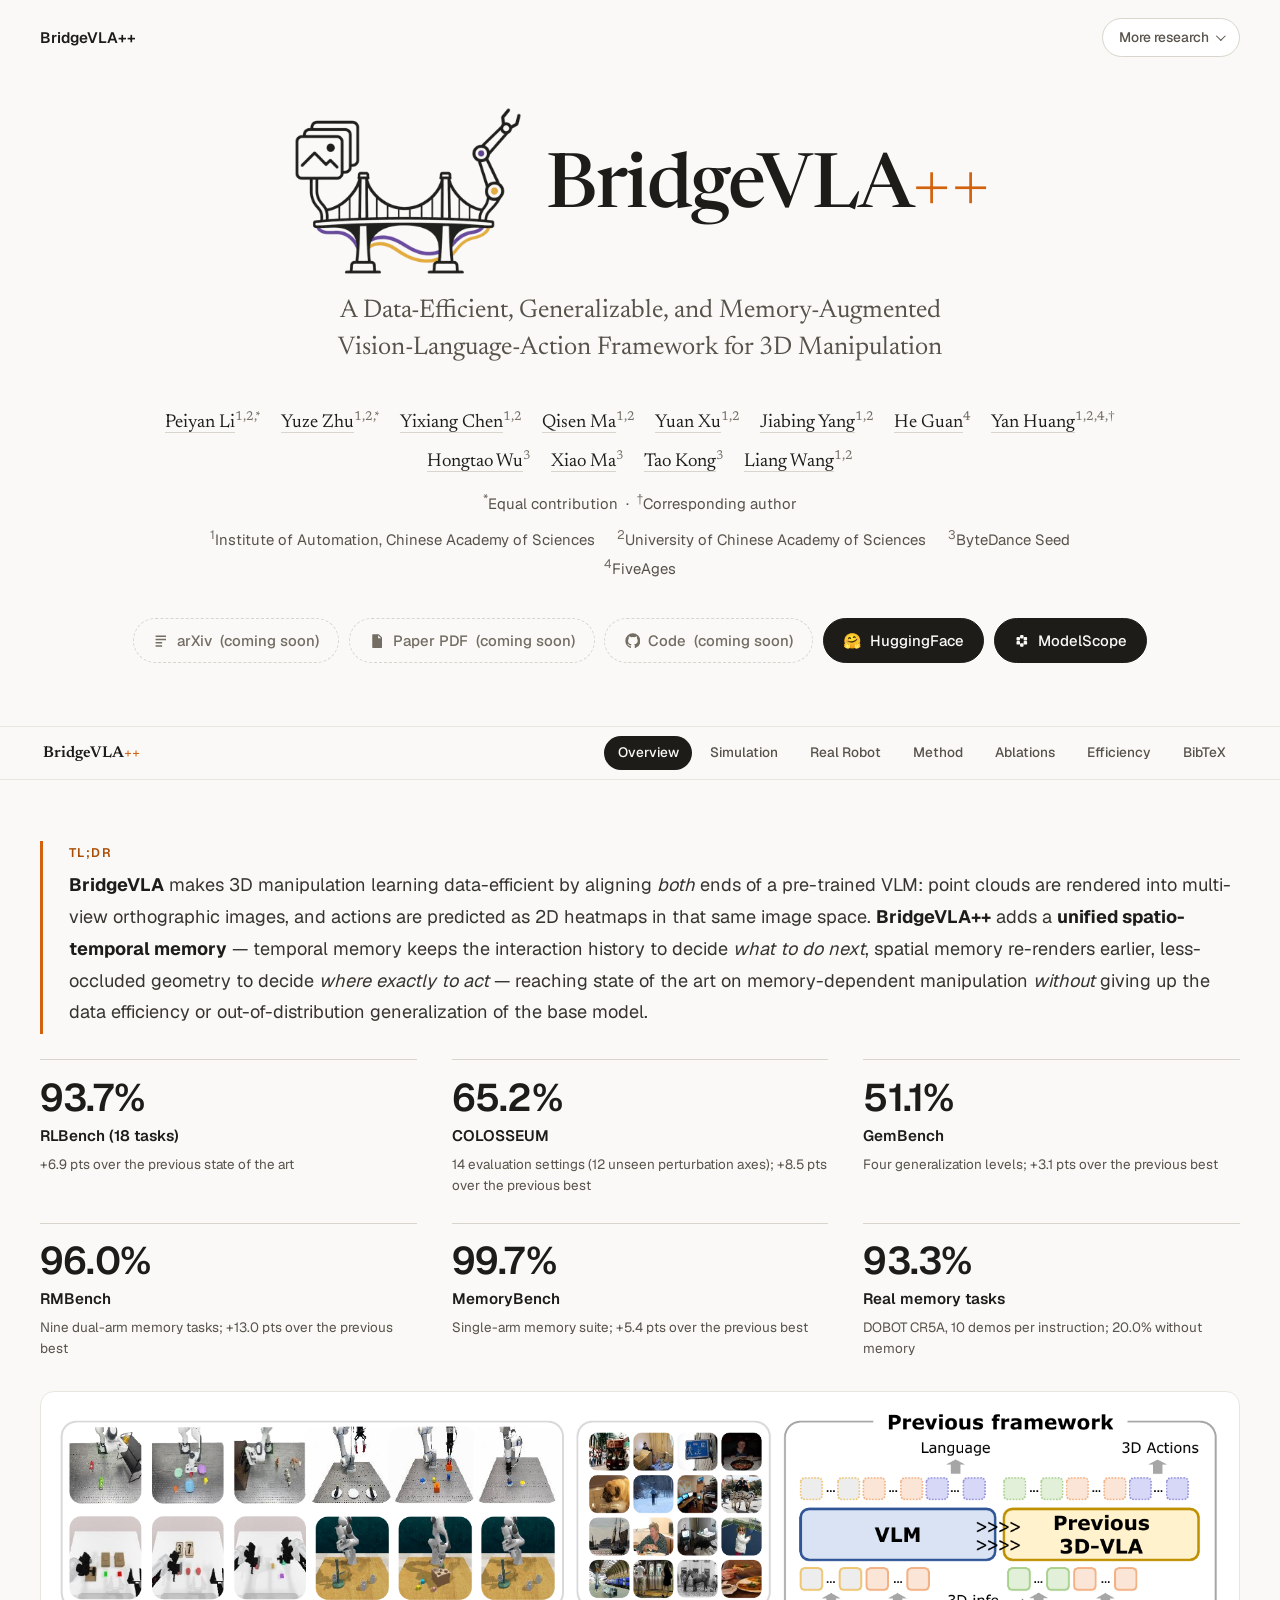
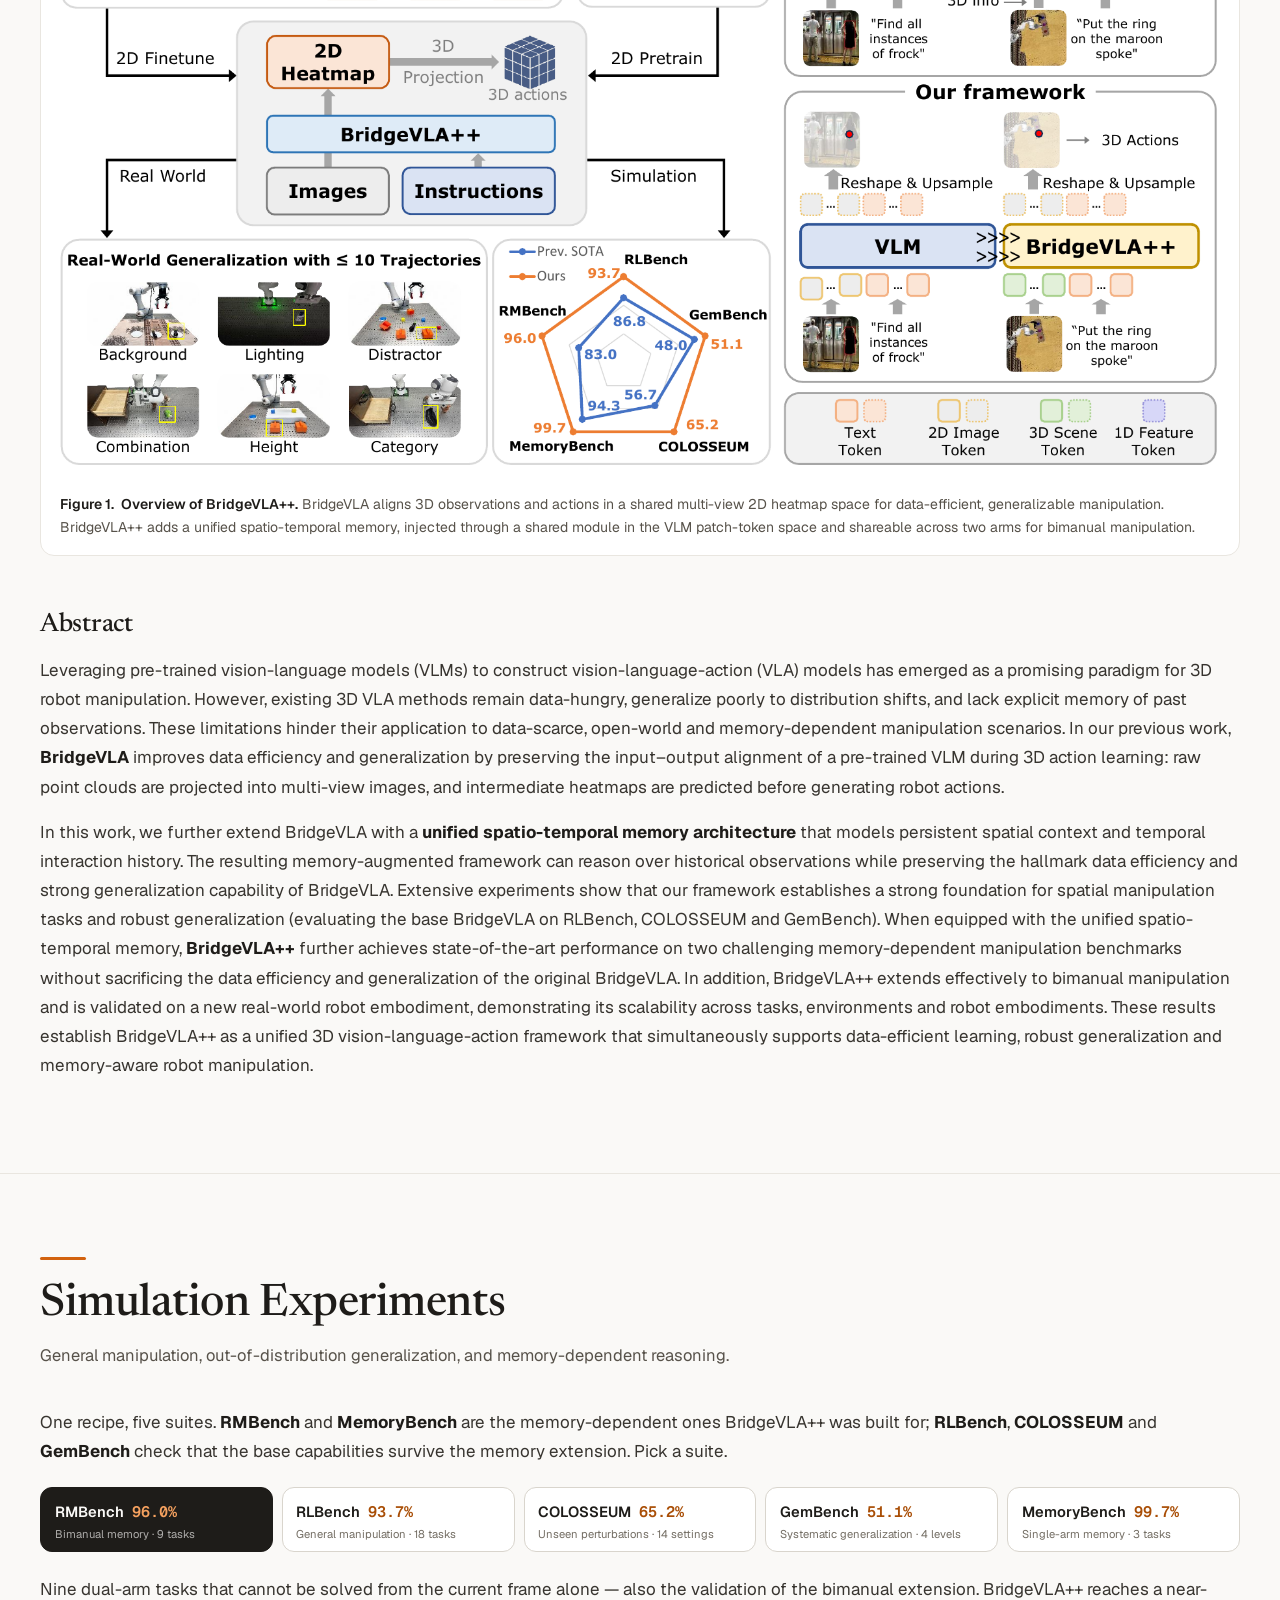
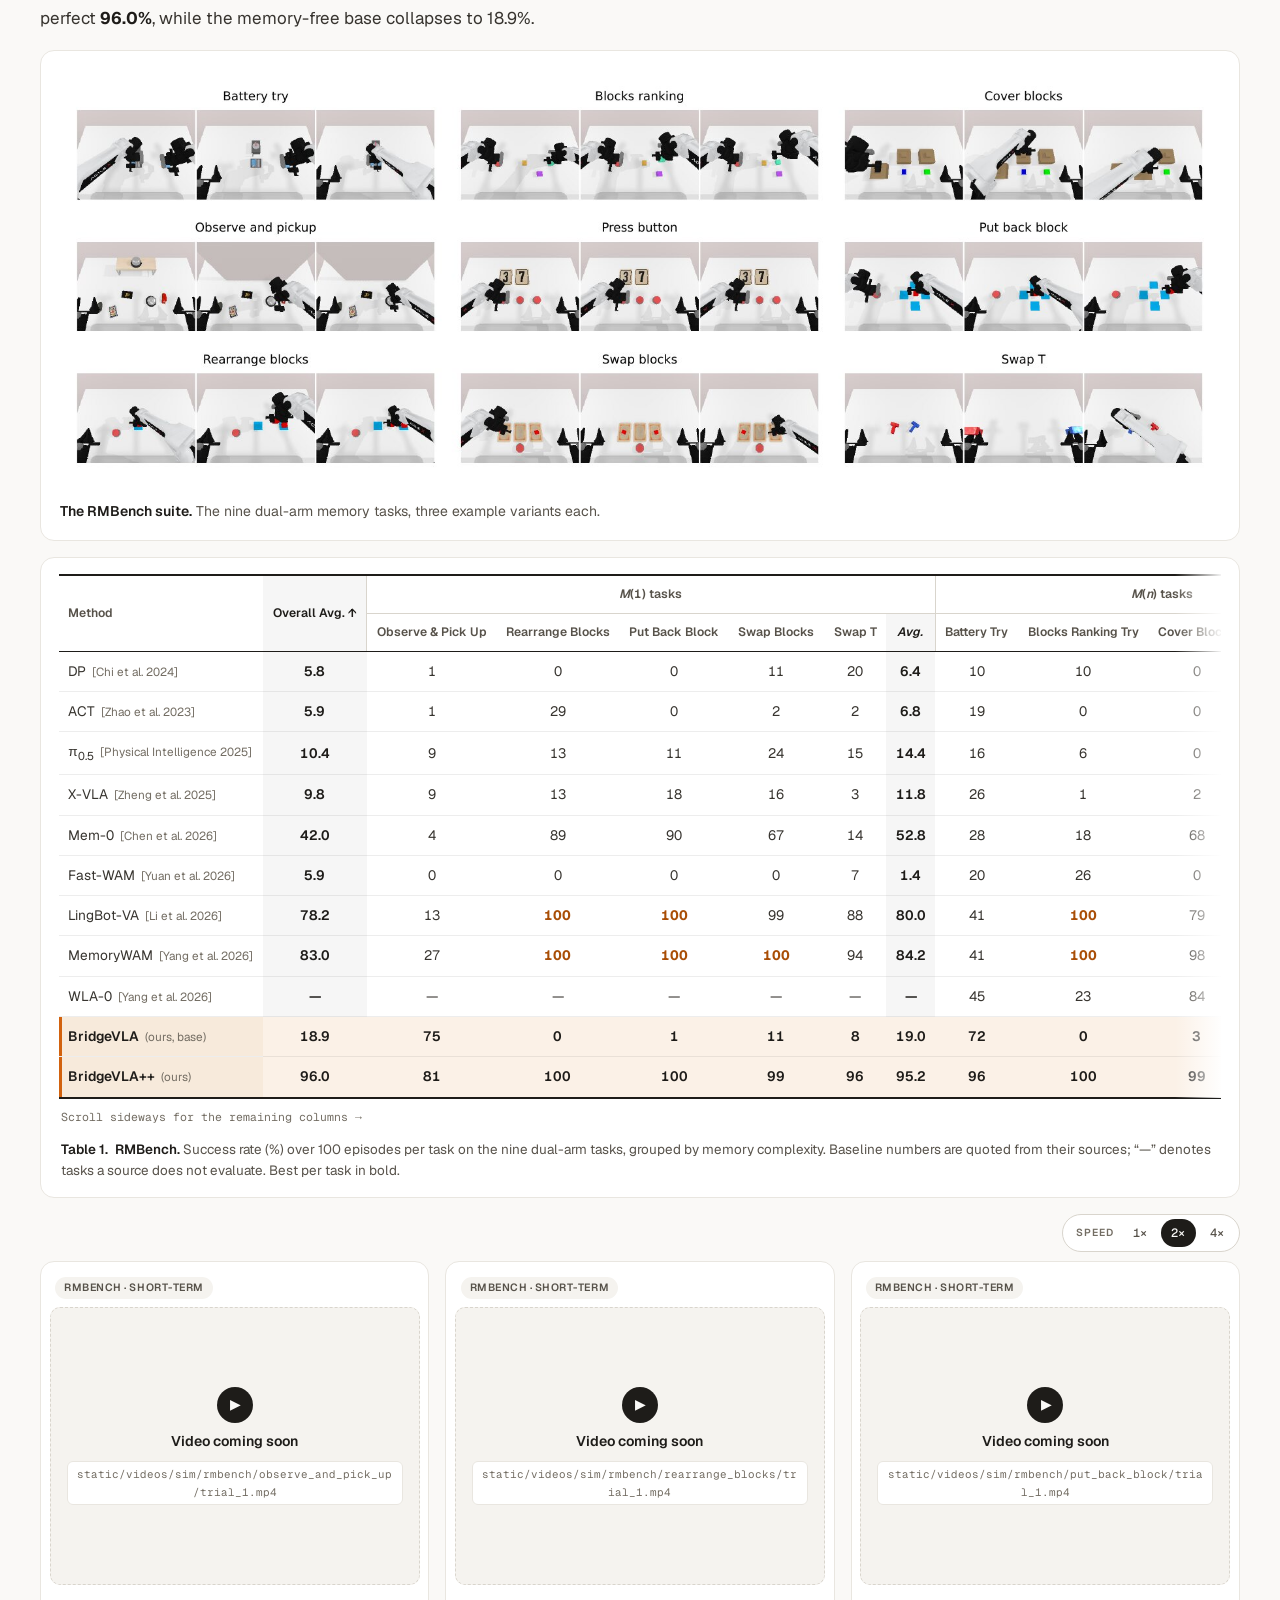
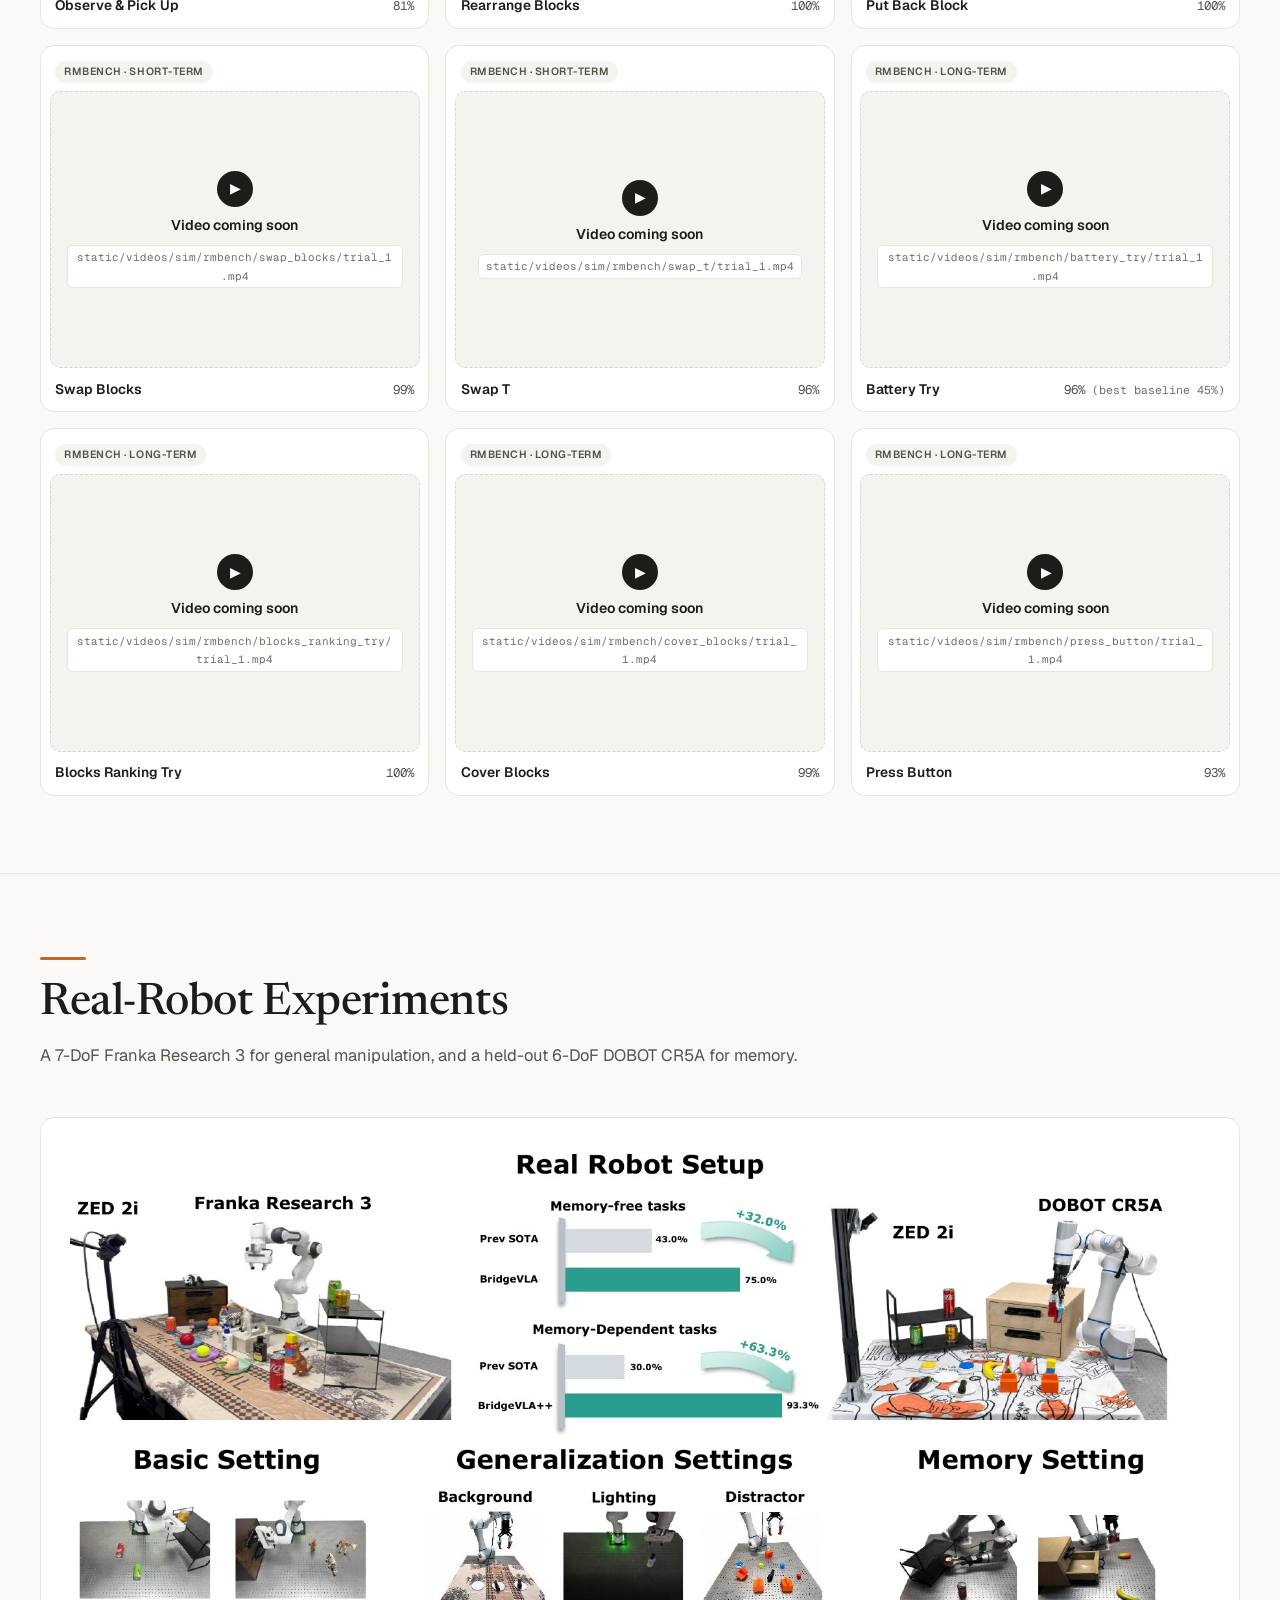
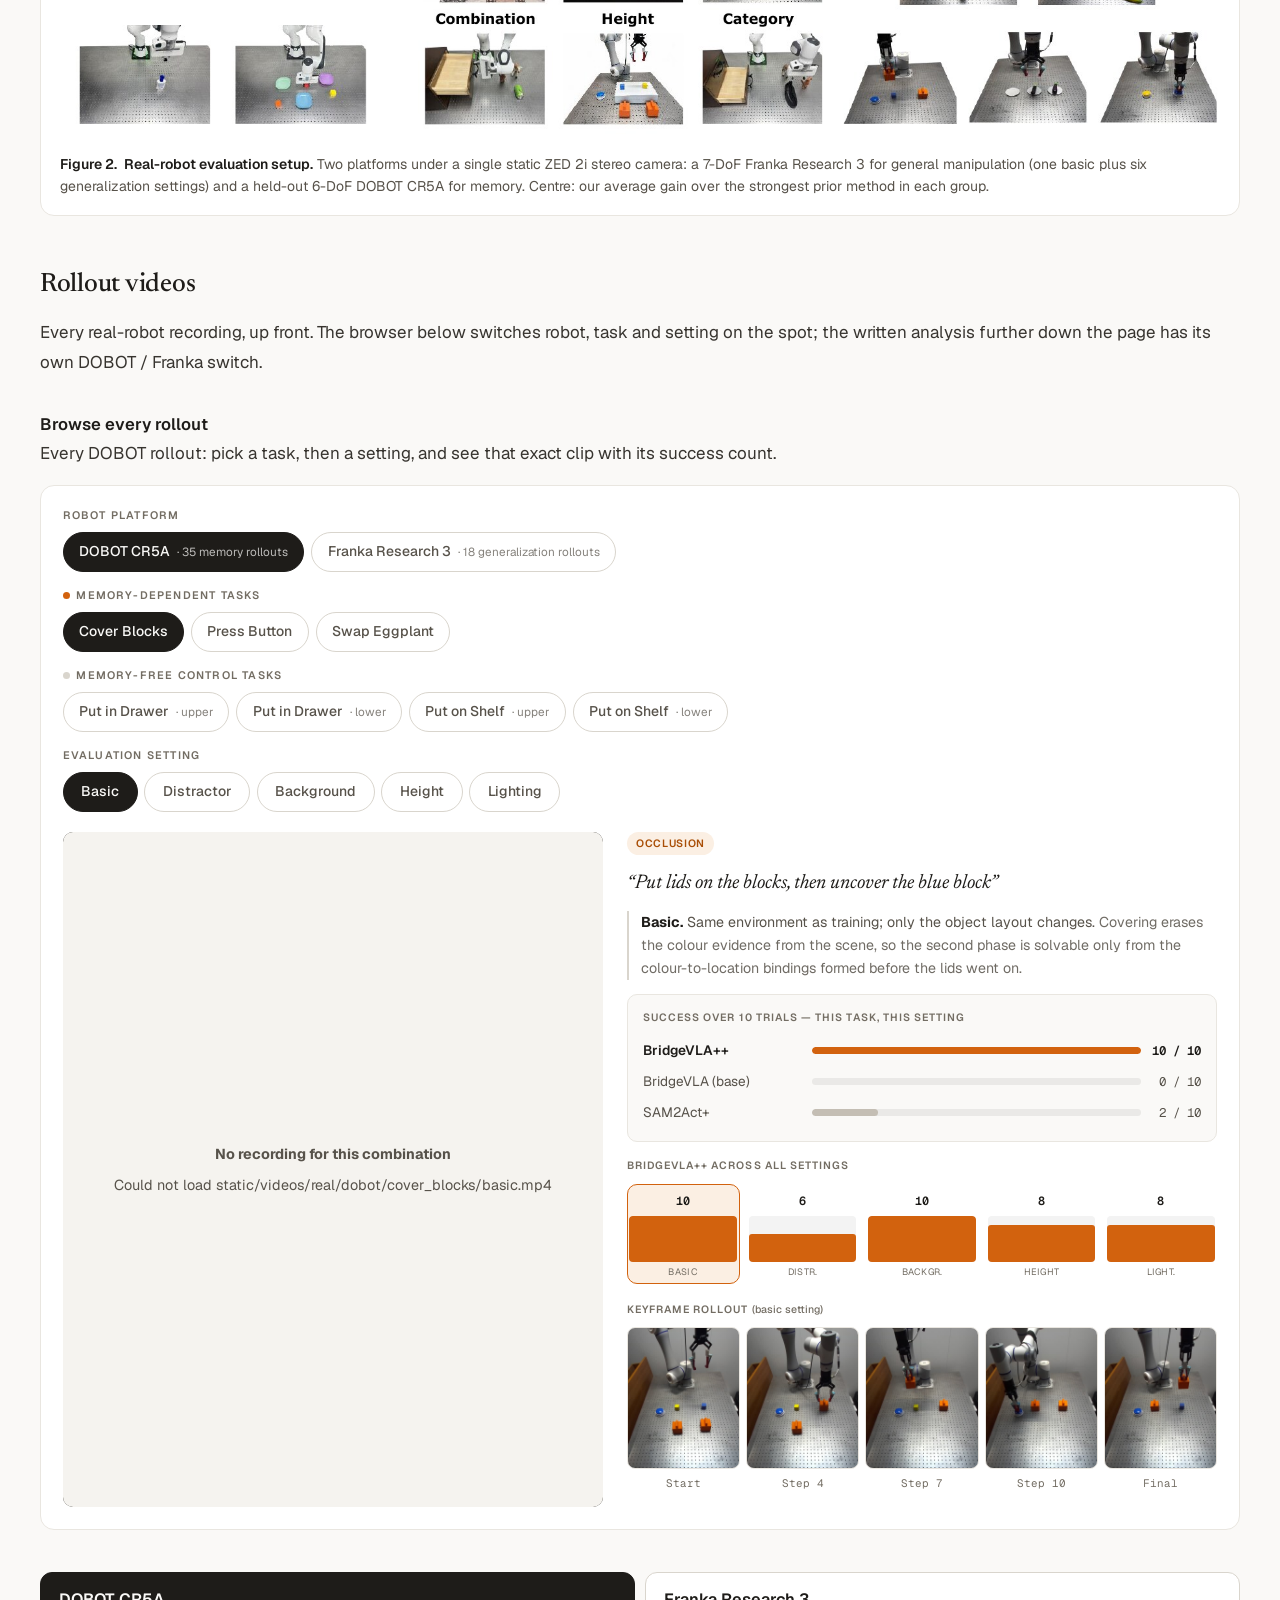
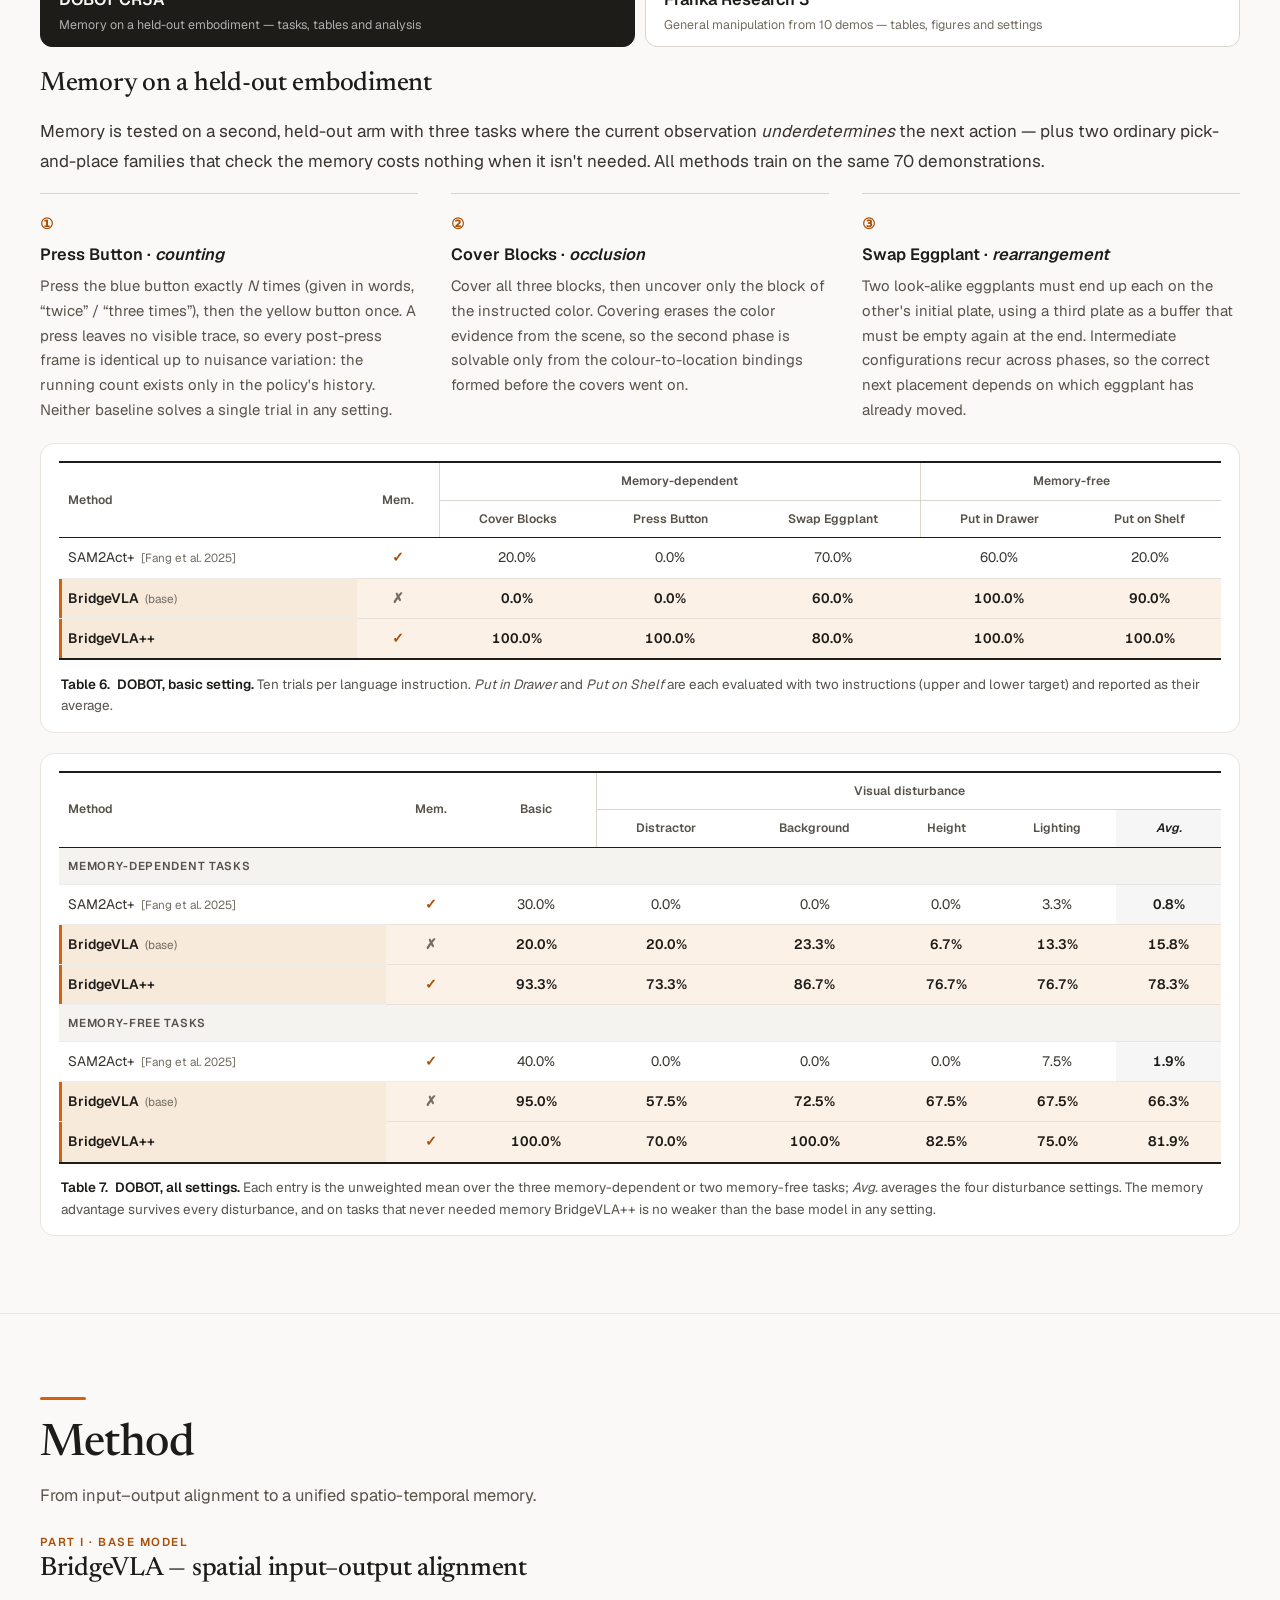
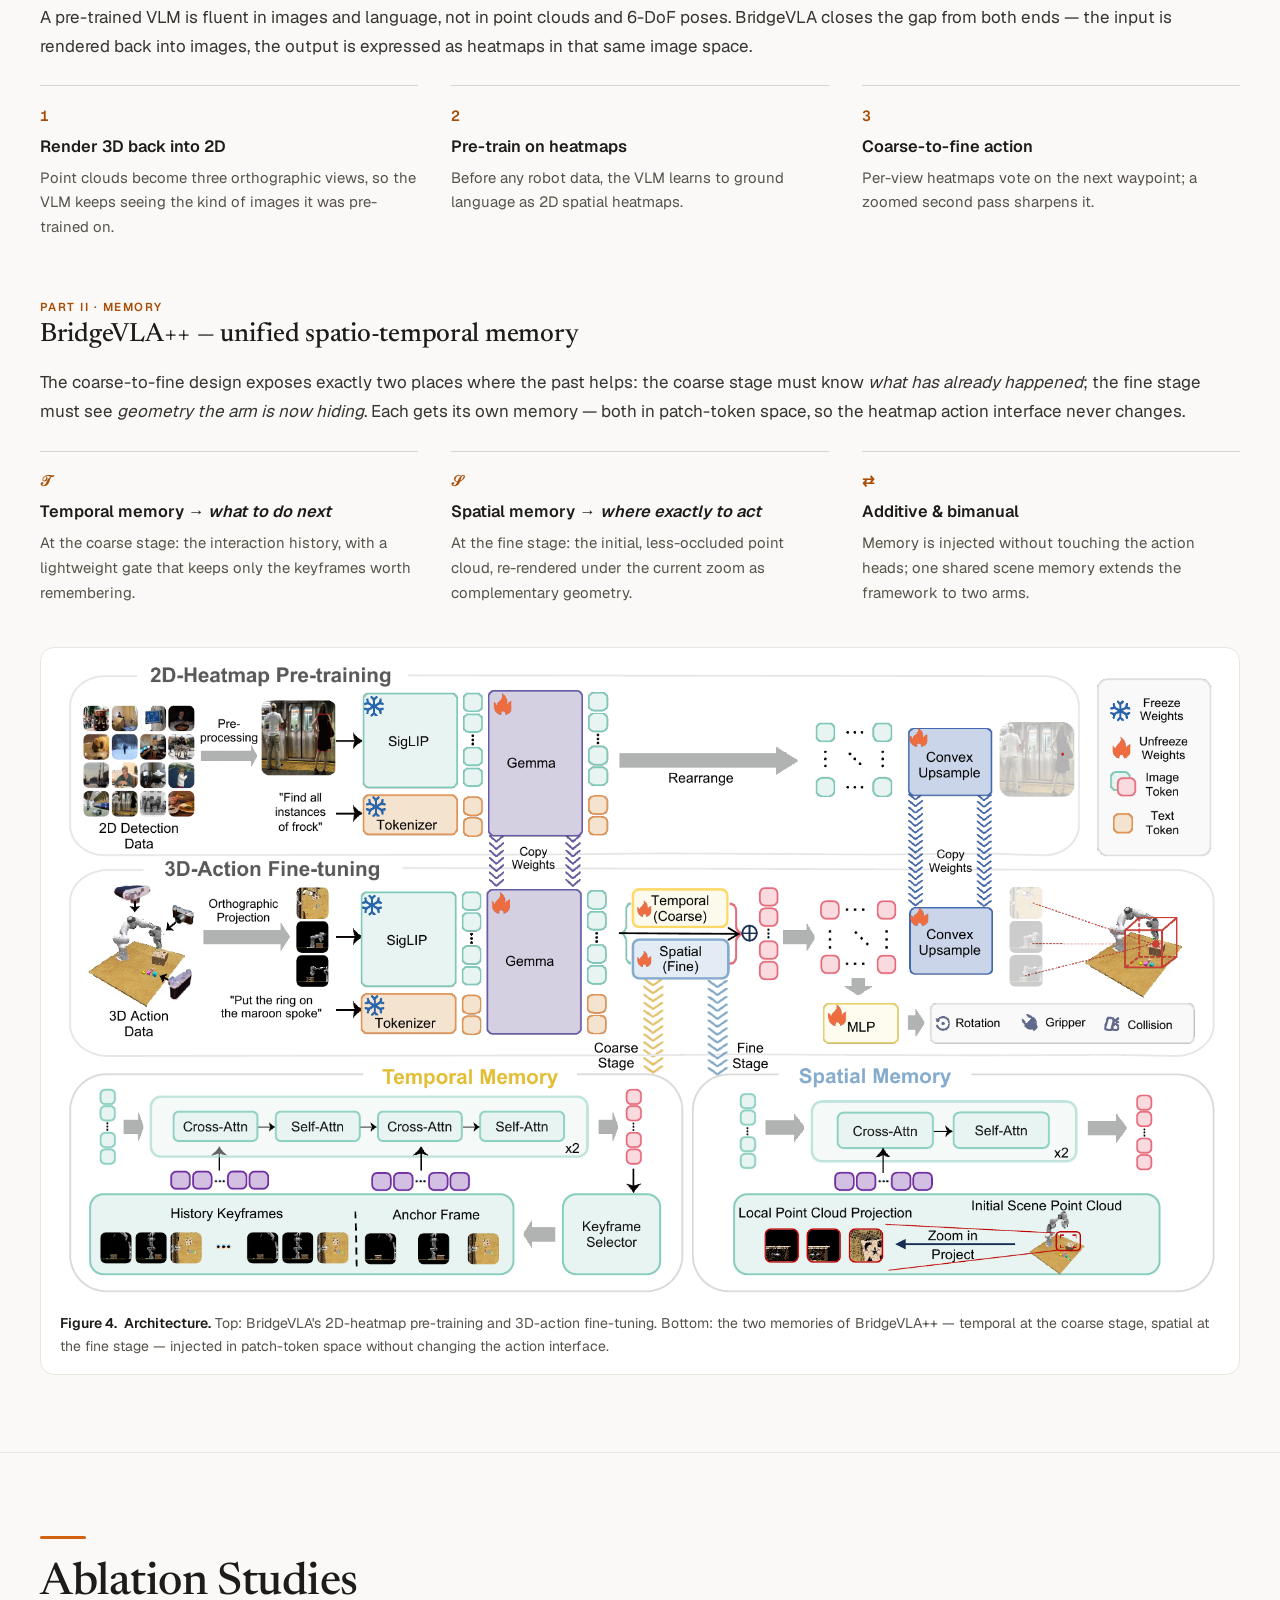
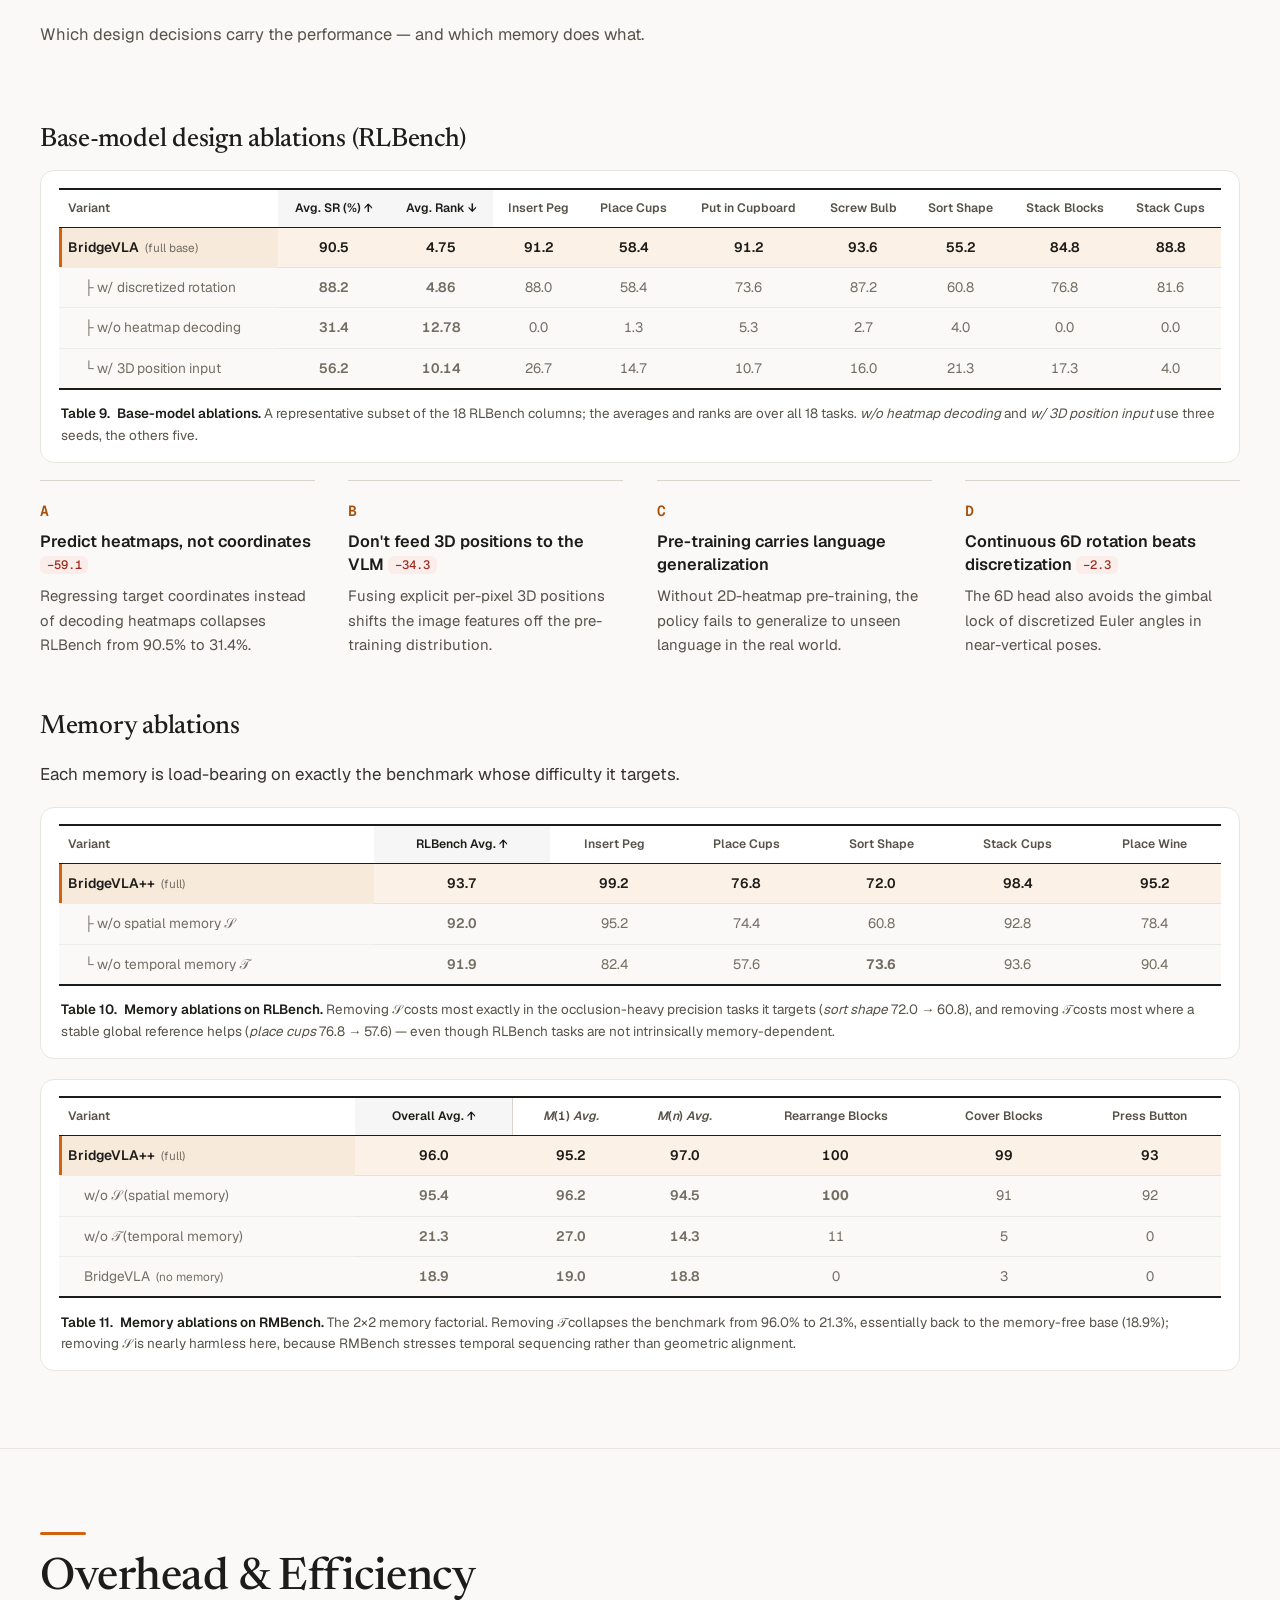
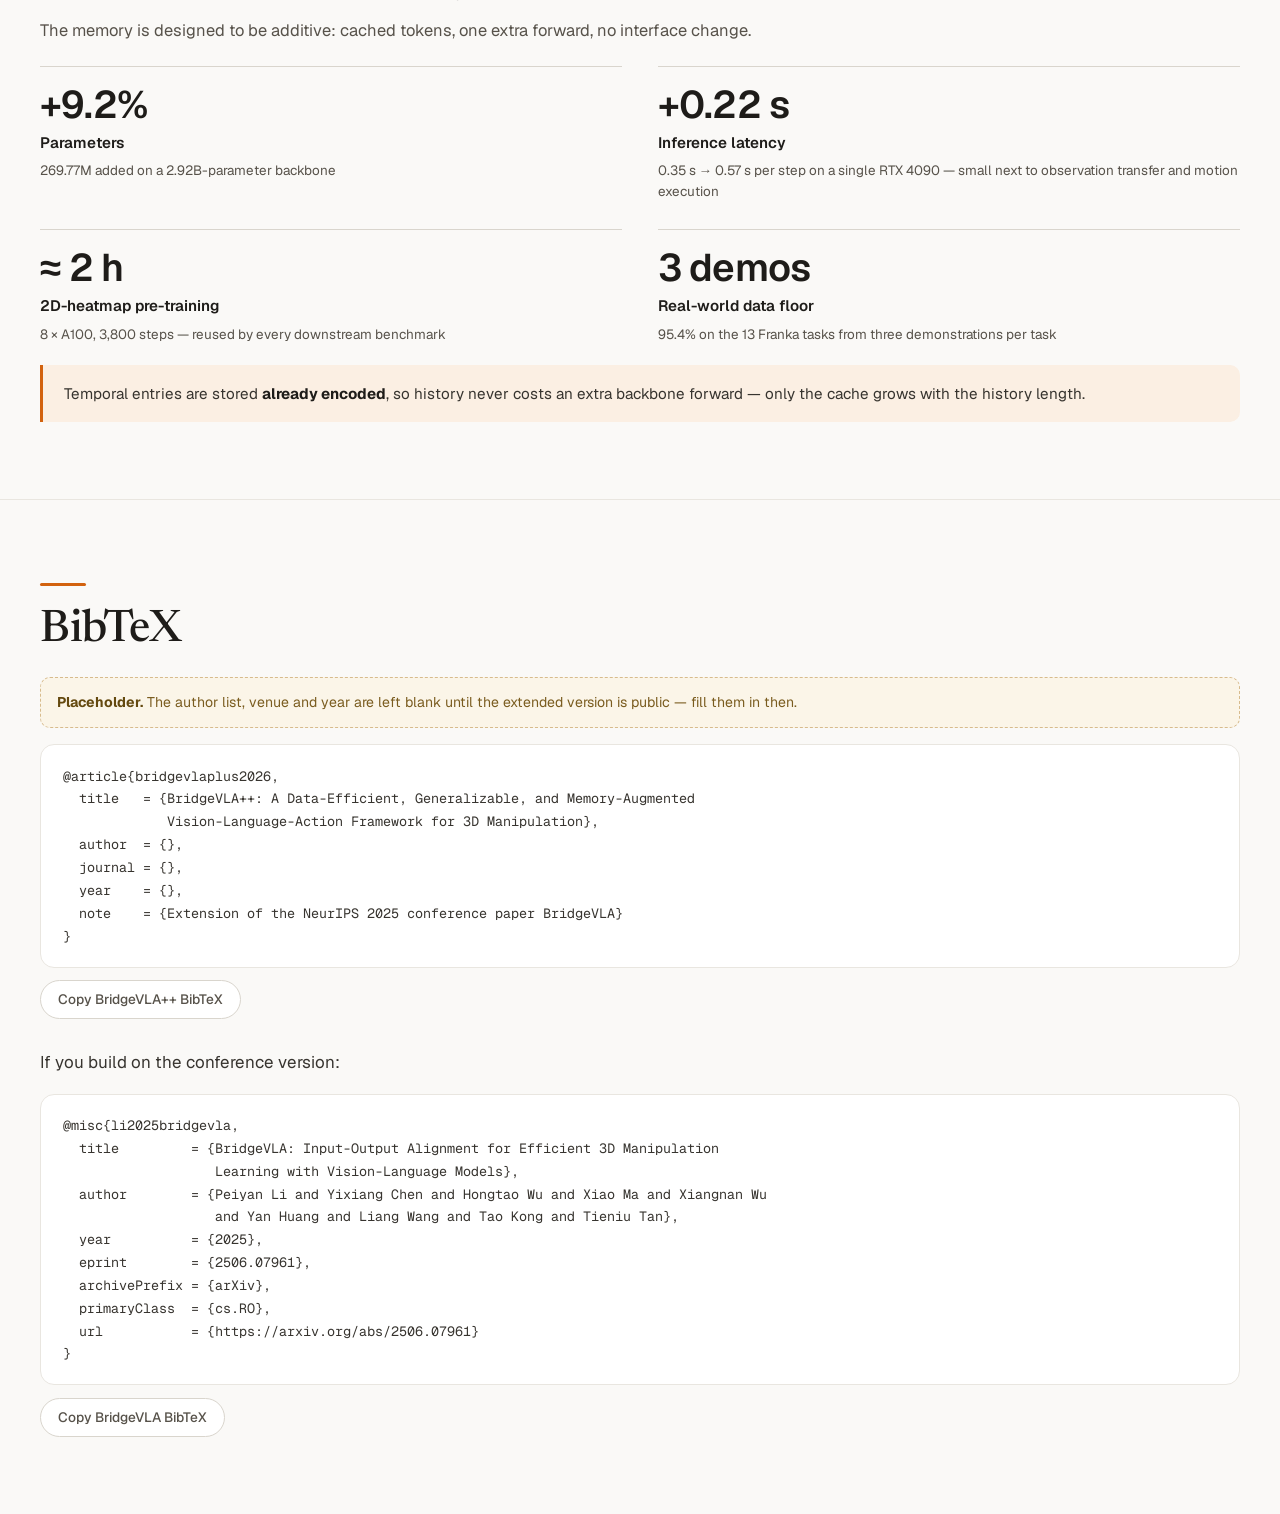
==== commit d2d7fe85: "update" ====
--- a/index.html
+++ b/index.html
@@ -6,7 +6,7 @@
 <title>BridgeVLA++: A Data-Efficient, Generalizable, and Memory-Augmented VLA Framework for 3D Manipulation</title>
 <meta name="description" content="BridgeVLA++ extends BridgeVLA with a unified spatio-temporal memory: temporal memory decides what to do next, spatial memory decides where exactly to act. State-of-the-art results on RLBench, COLOSSEUM, GemBench, RMBench, MemoryBench and two real robot embodiments.">
 
-<link rel="icon" href="static/images/bridgevla_plus_mark_v2.png">
+<link rel="icon" href="static/images/bridgevla_plus_logo.png">
 <meta property="og:title" content="BridgeVLA++: A Data-Efficient, Generalizable, and Memory-Augmented Vision-Language-Action Framework for 3D Manipulation">
 <meta property="og:description" content="A unified spatio-temporal memory for 3D vision-language-action models.">
 <meta property="og:image" content="static/images/paper/teaser.png">
@@ -40,8 +40,8 @@
 
   <div class="wrap hero-inner">
     <div class="hero-brand">
-      <img class="hero-logo" src="static/images/bridgevla_plus_mark_v2.png" alt="BridgeVLA++ logo"
-           width="640" height="640">
+      <img class="hero-logo" src="static/images/bridgevla_plus_mark.png" alt="BridgeVLA++ logo"
+           width="640" height="476">
       <h1 class="hero-title">BridgeVLA<span class="pp">++</span></h1>
     </div>
     <p class="hero-subtitle">
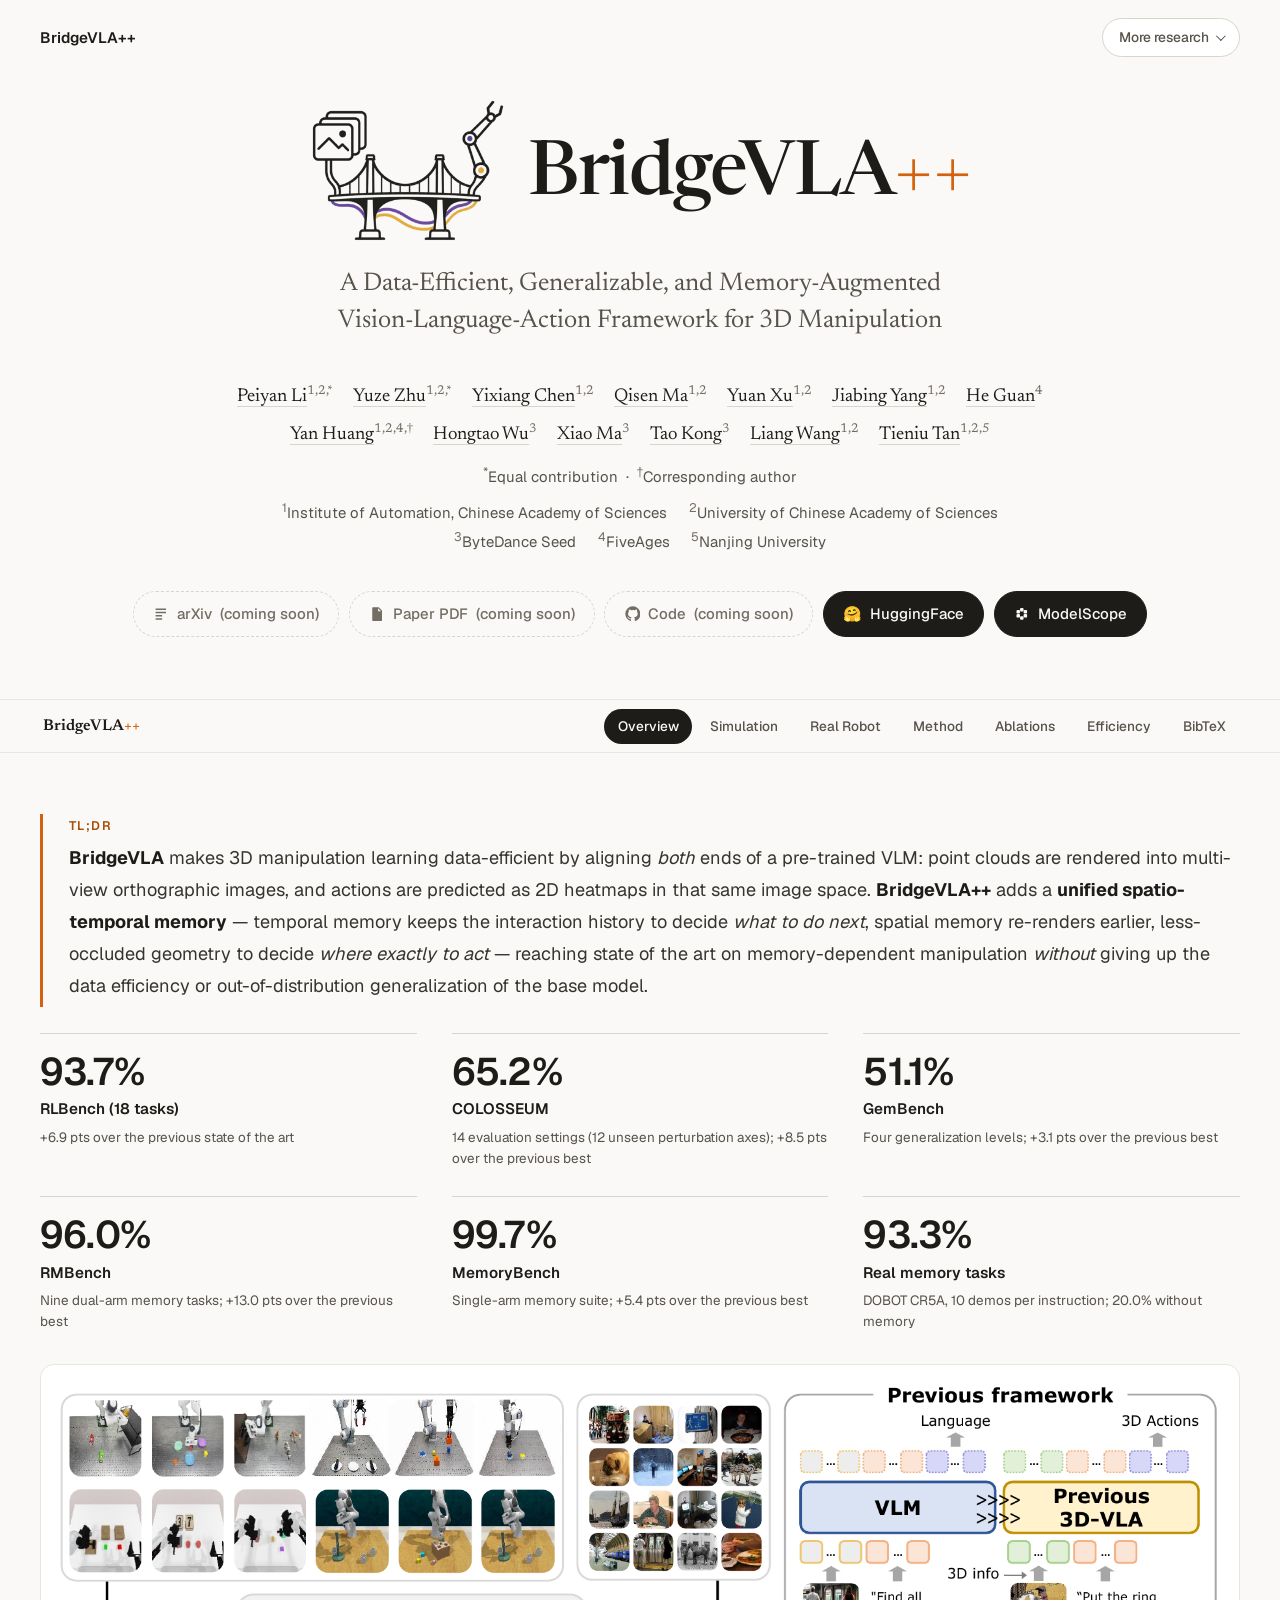
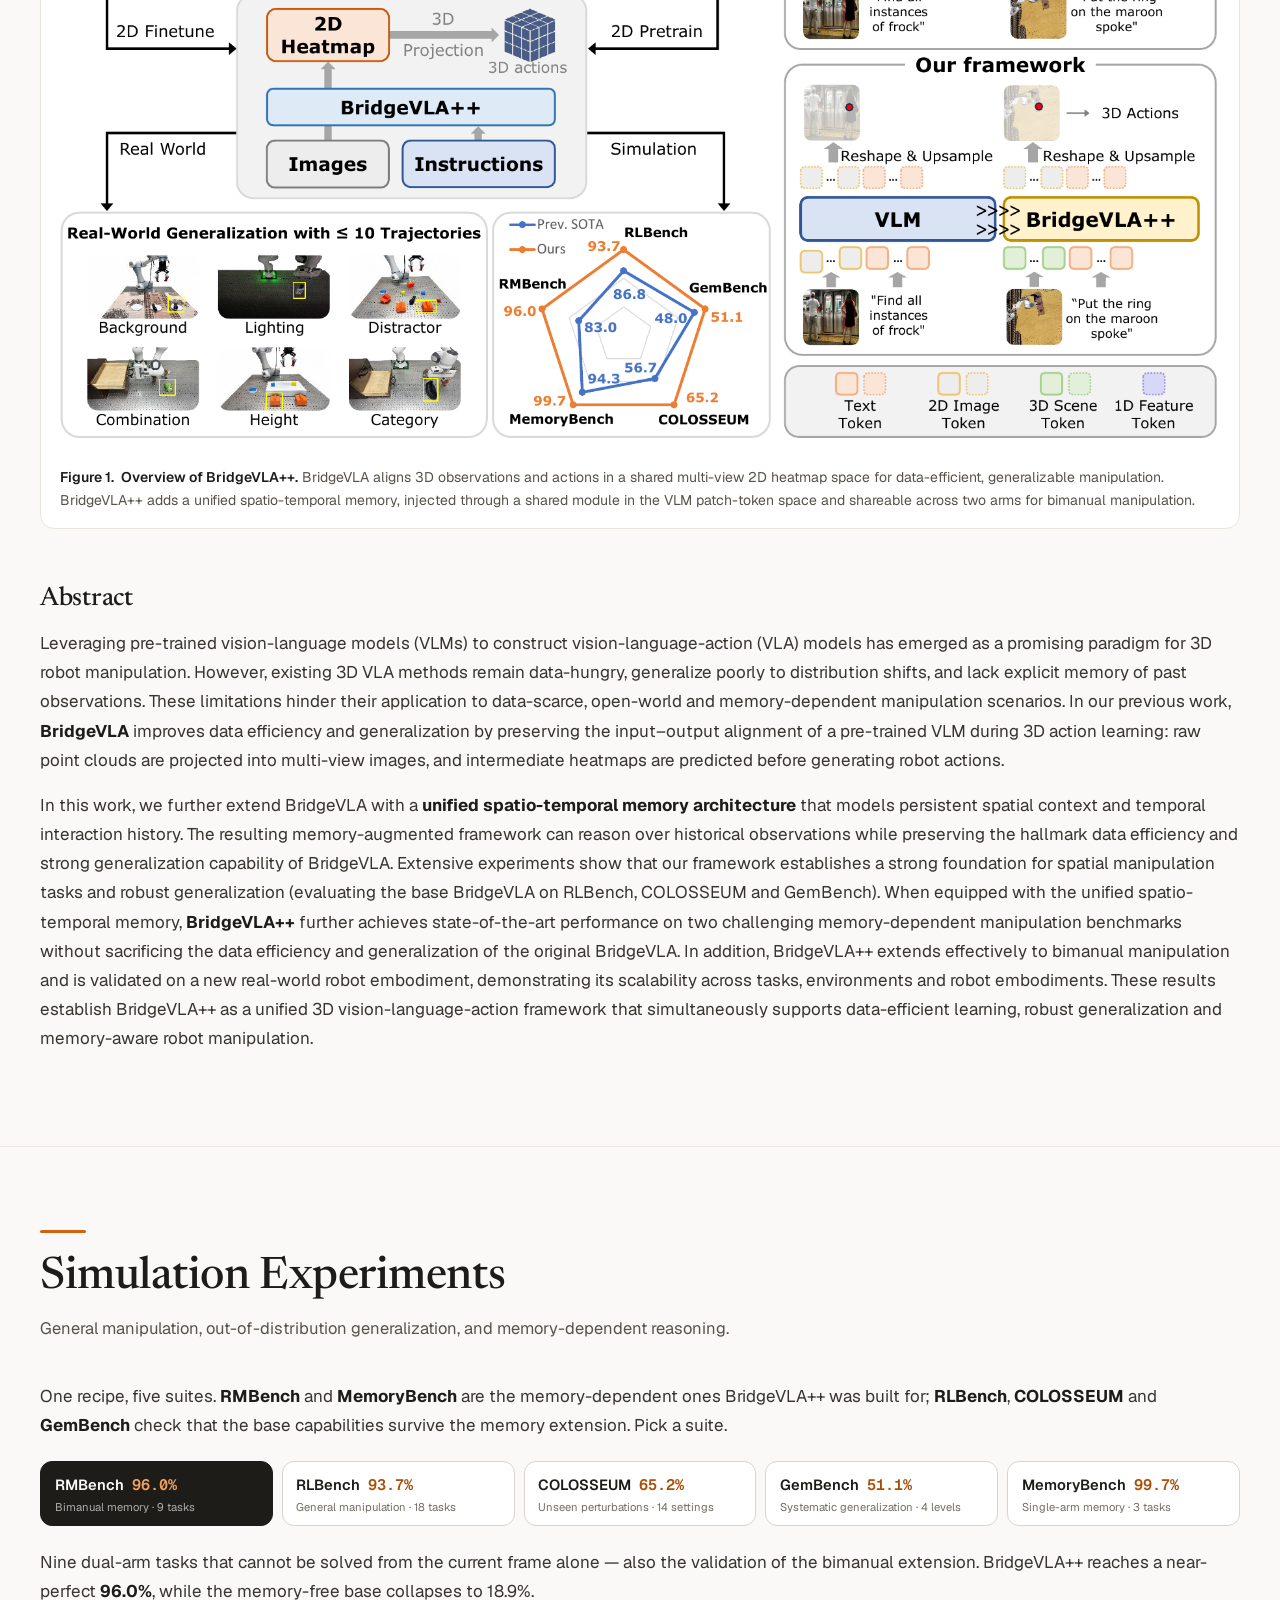
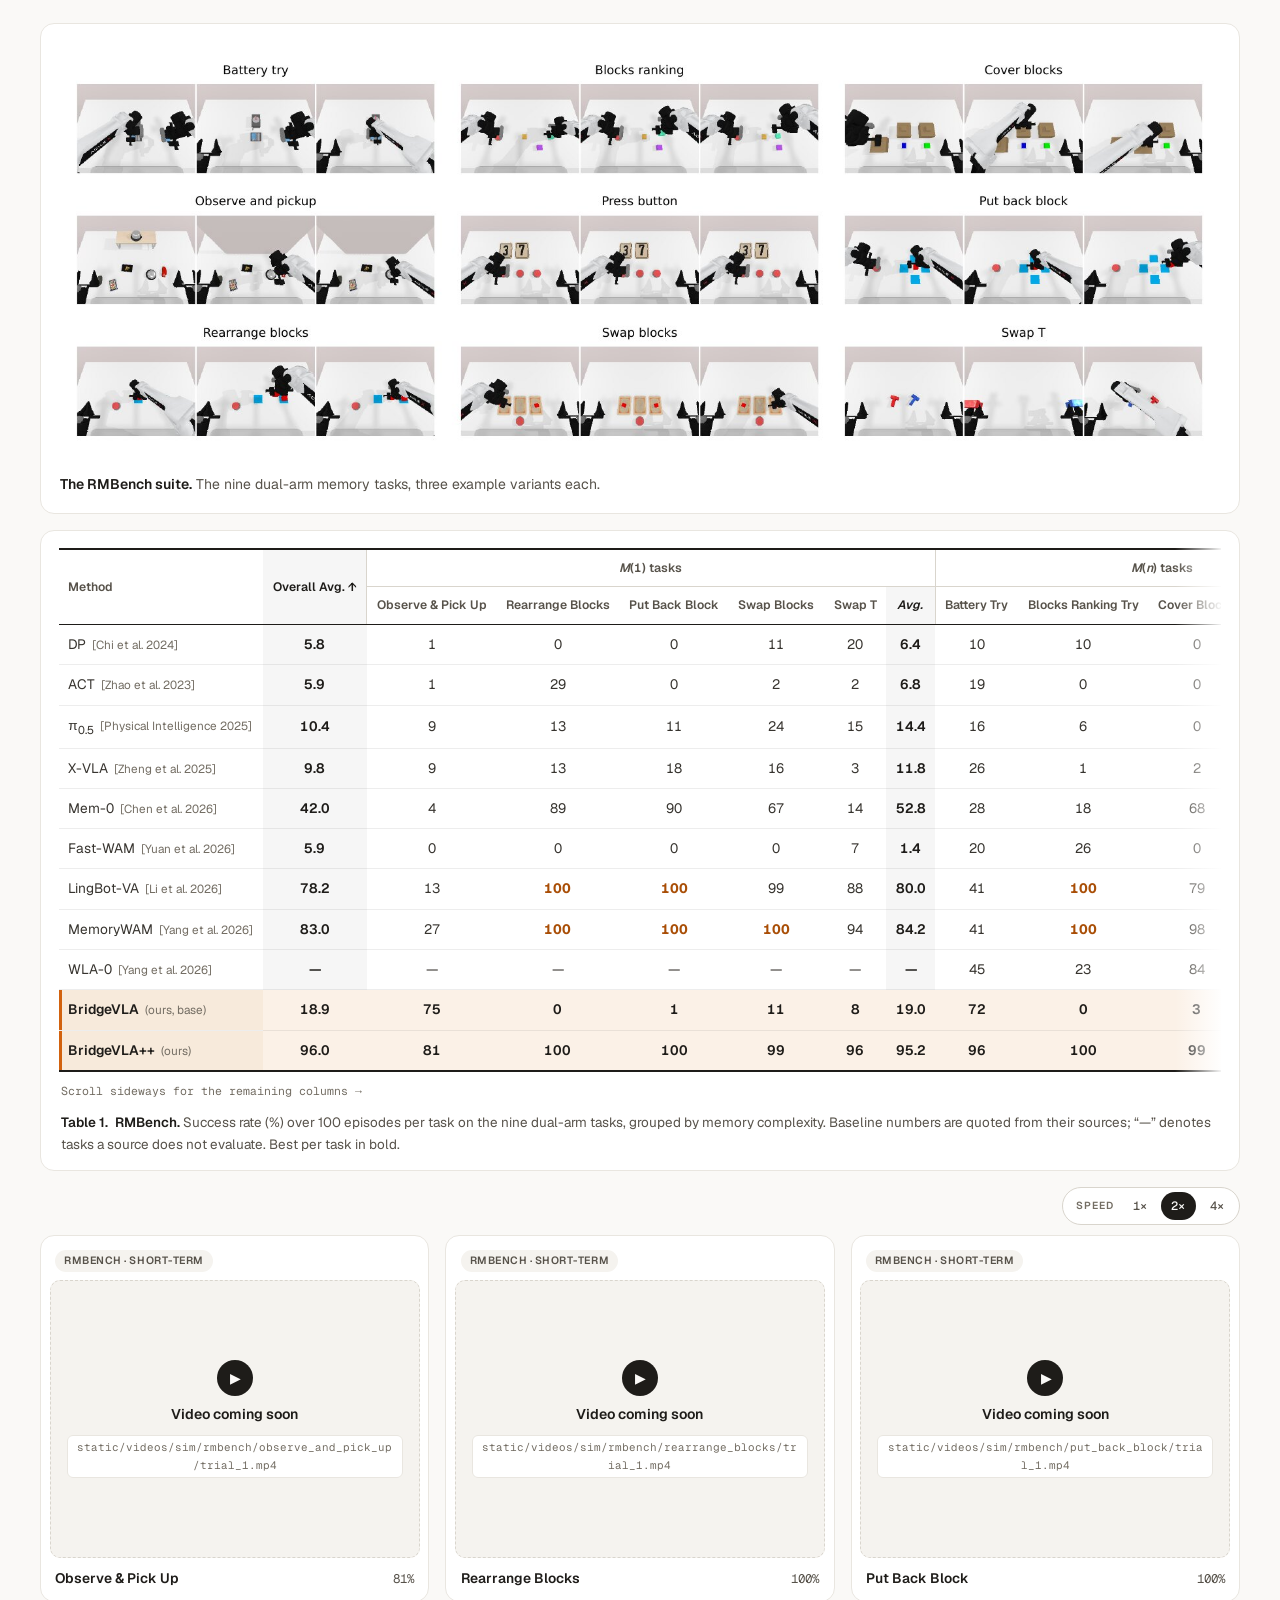
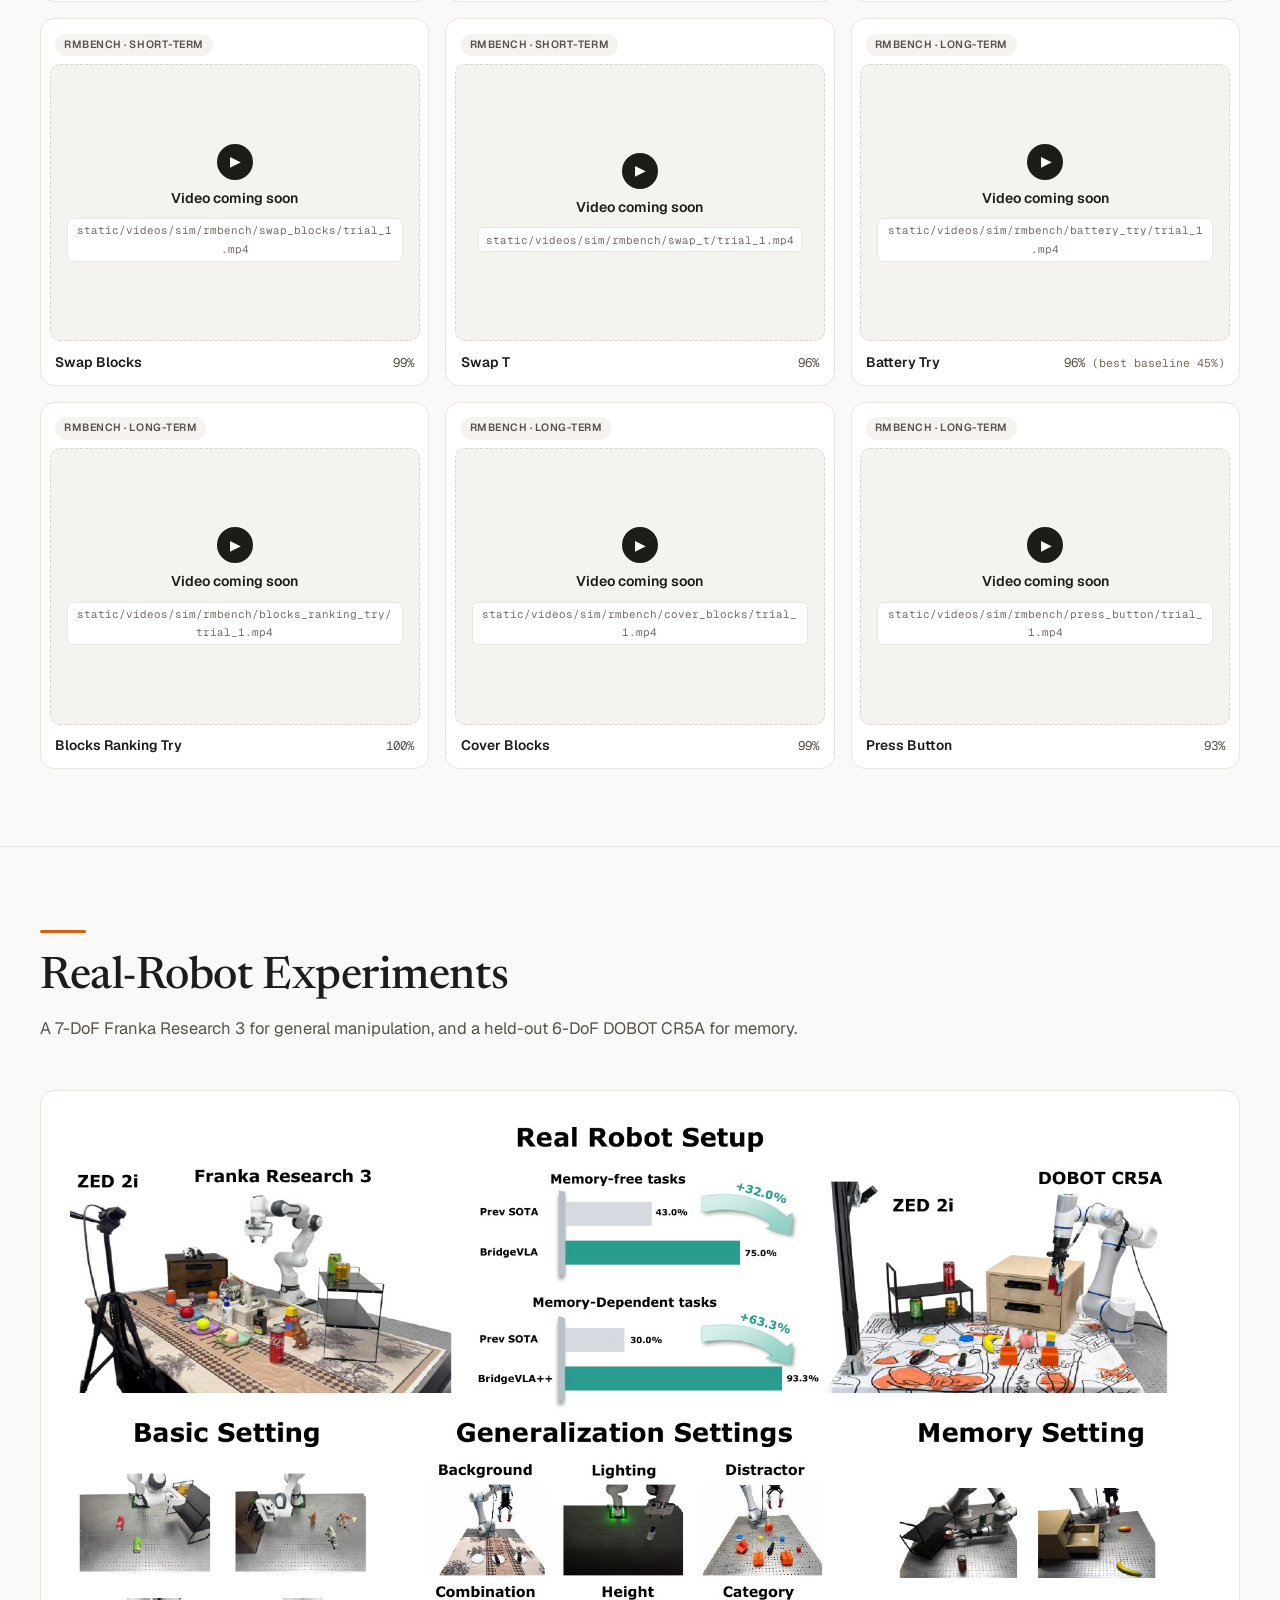
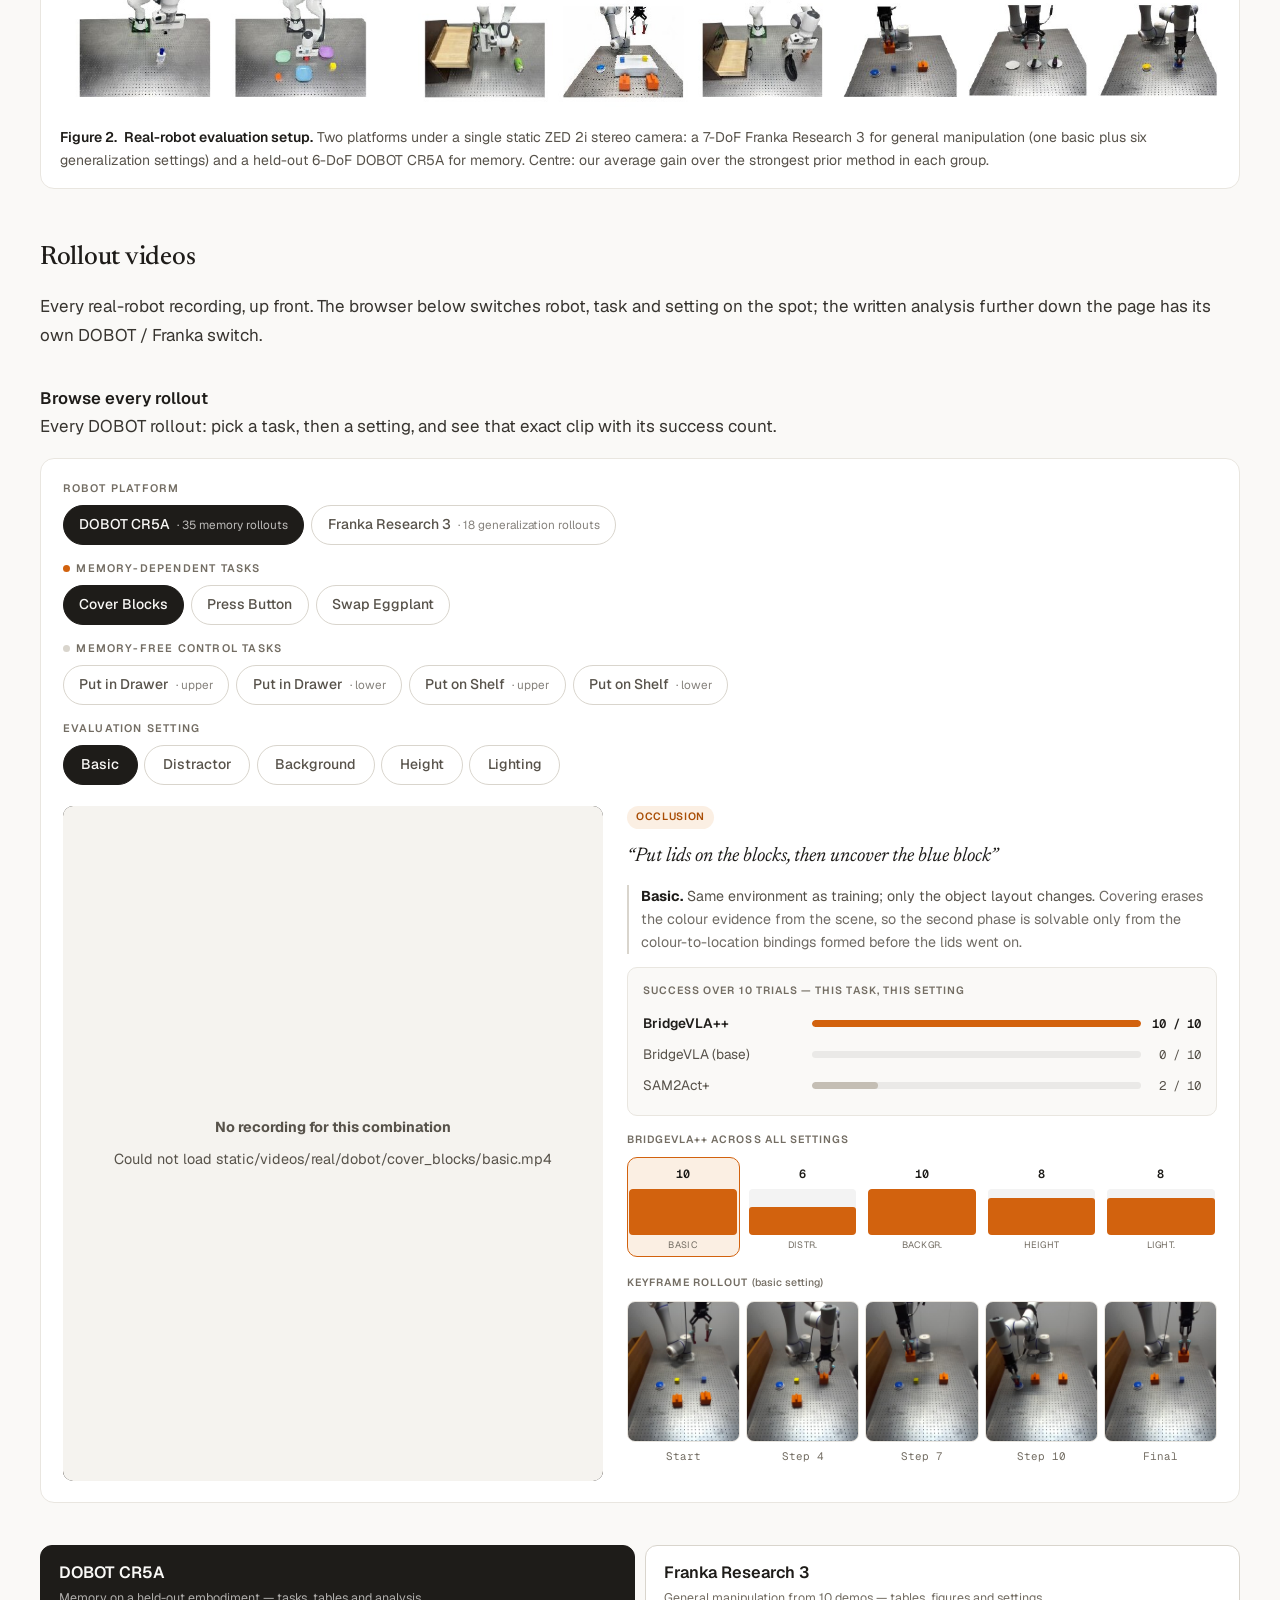
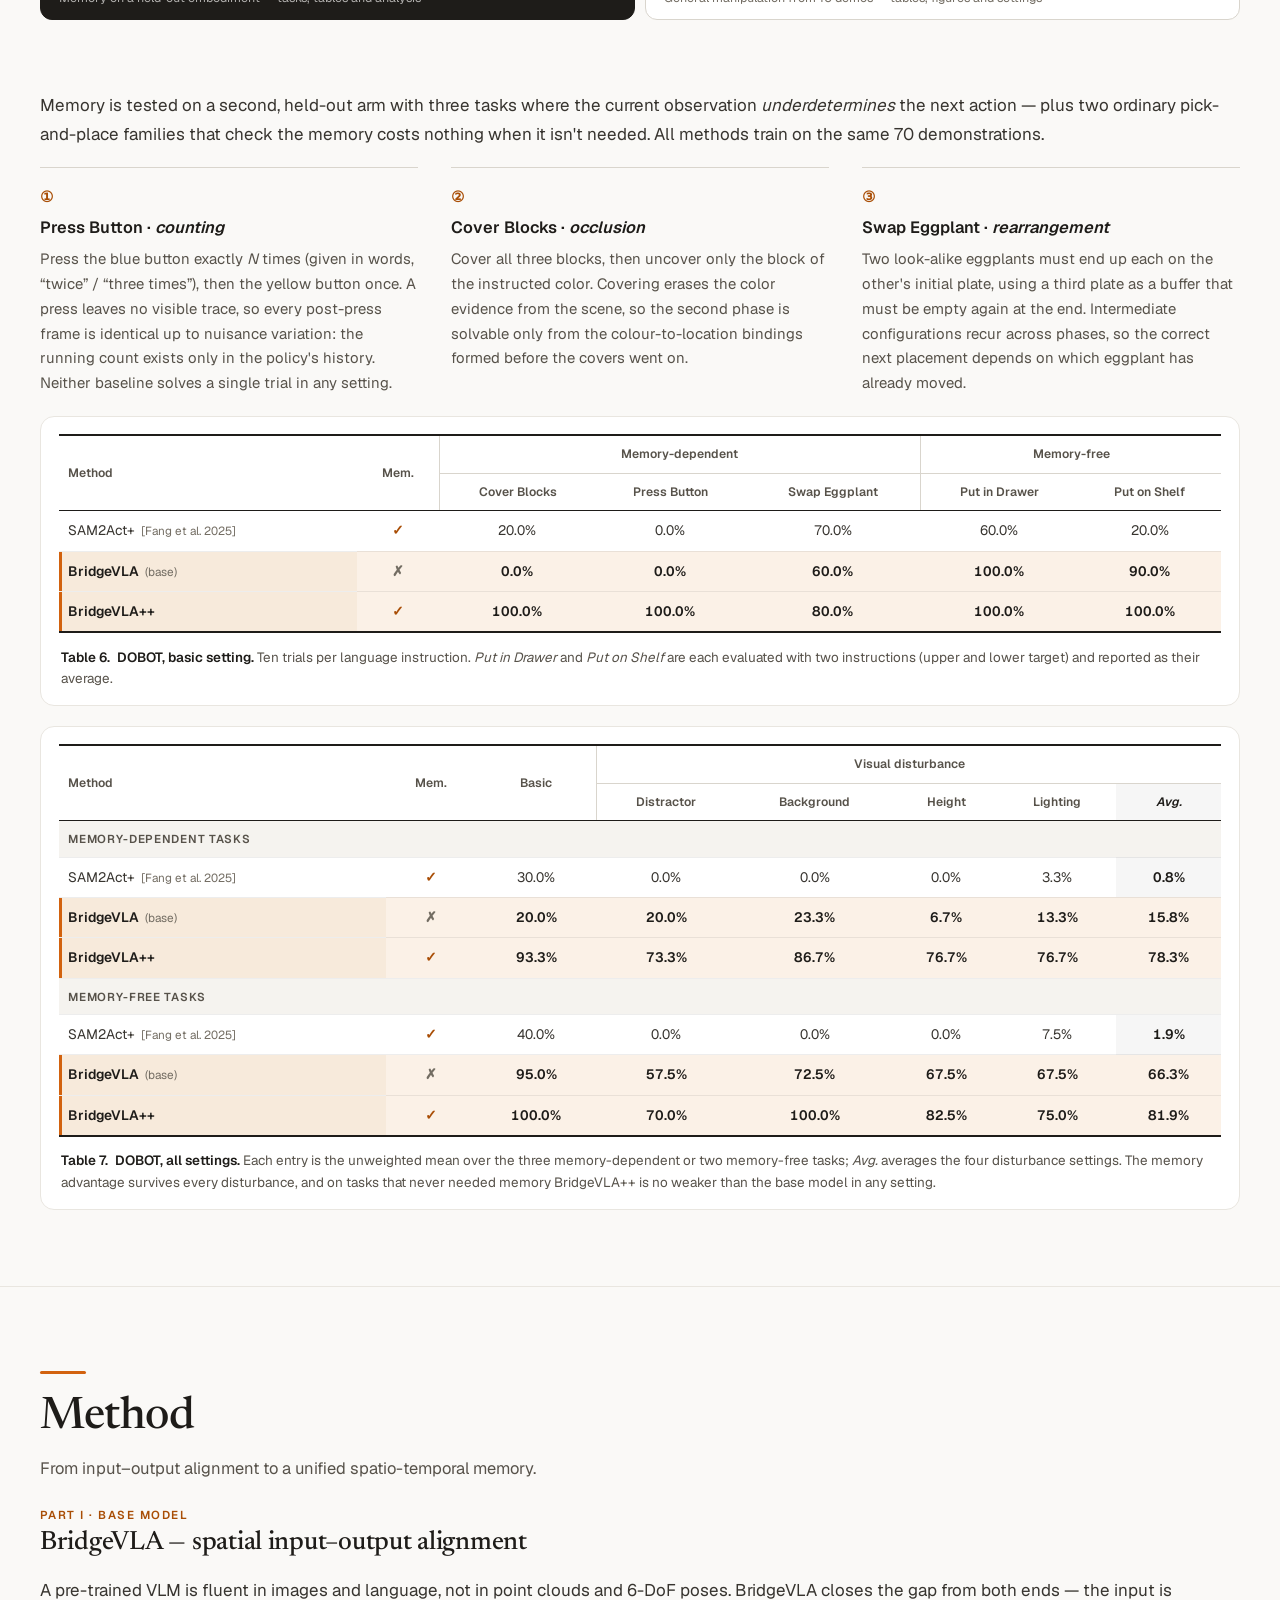
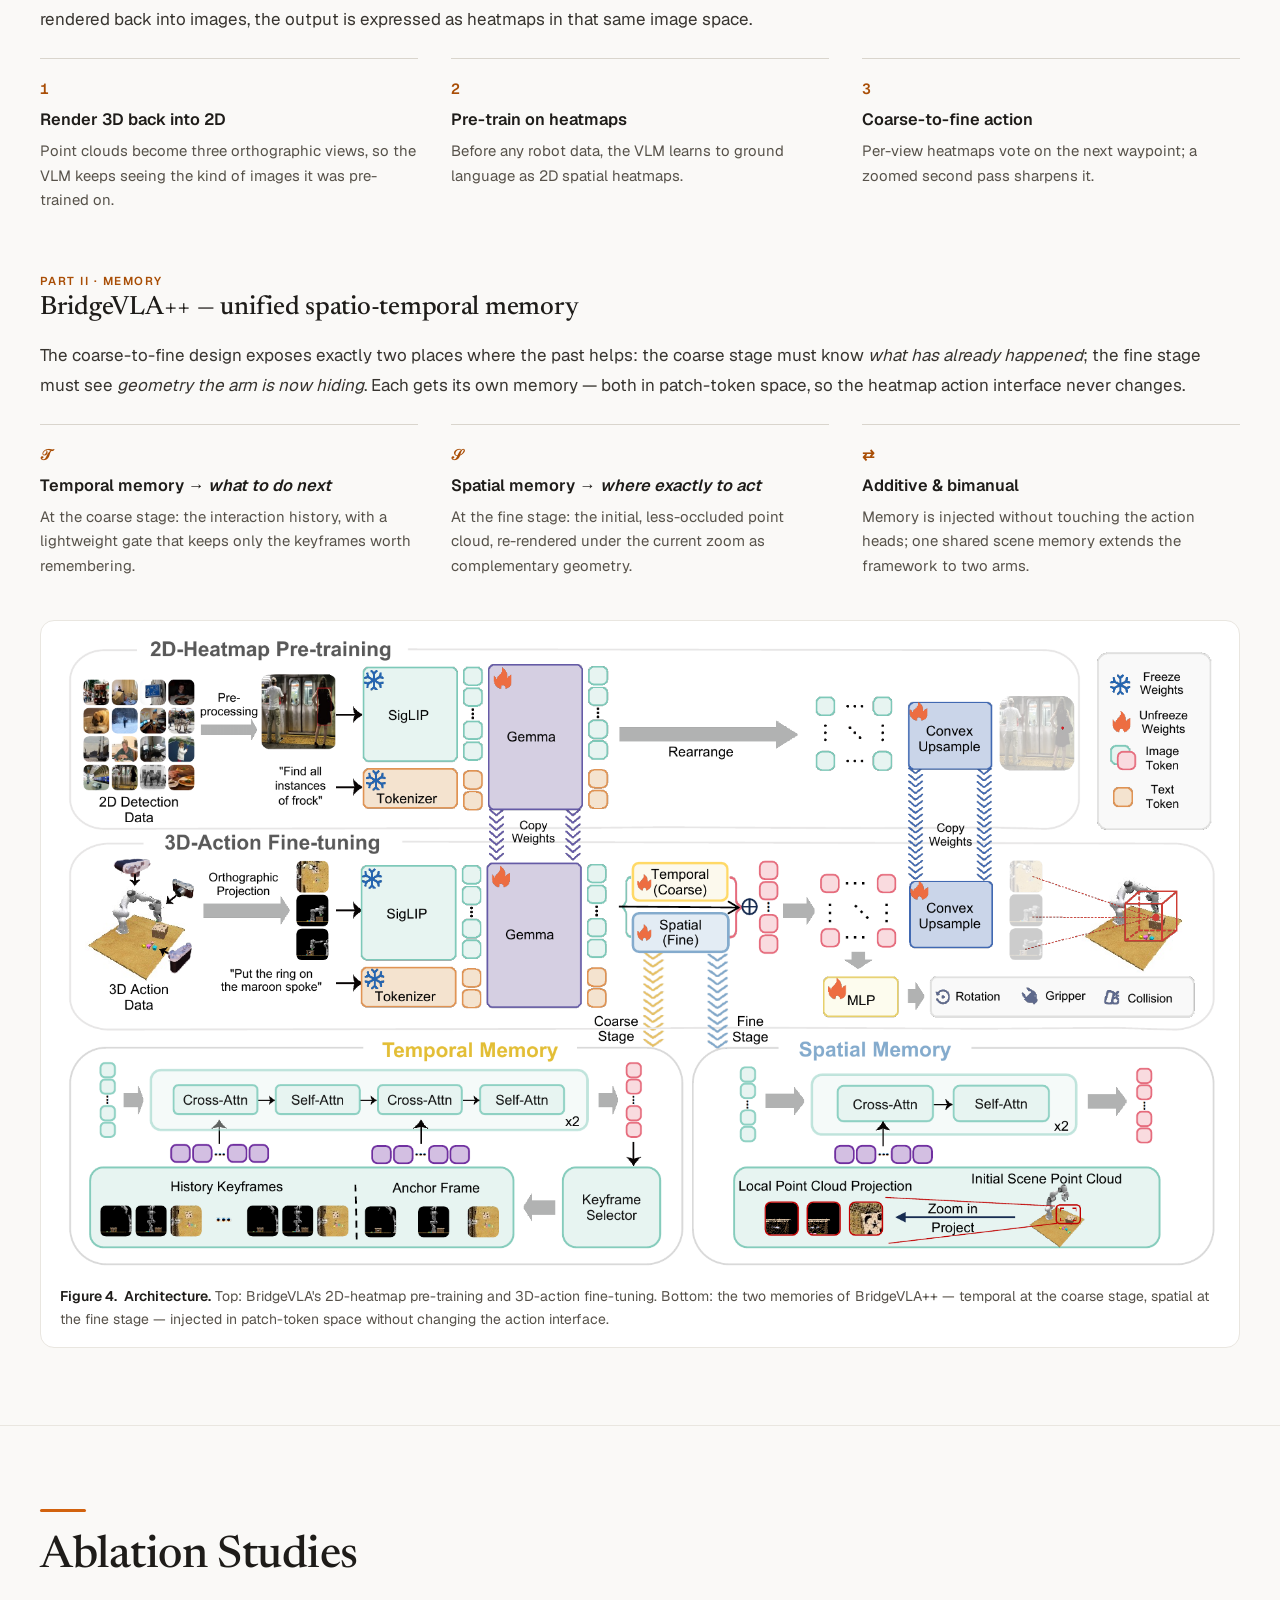
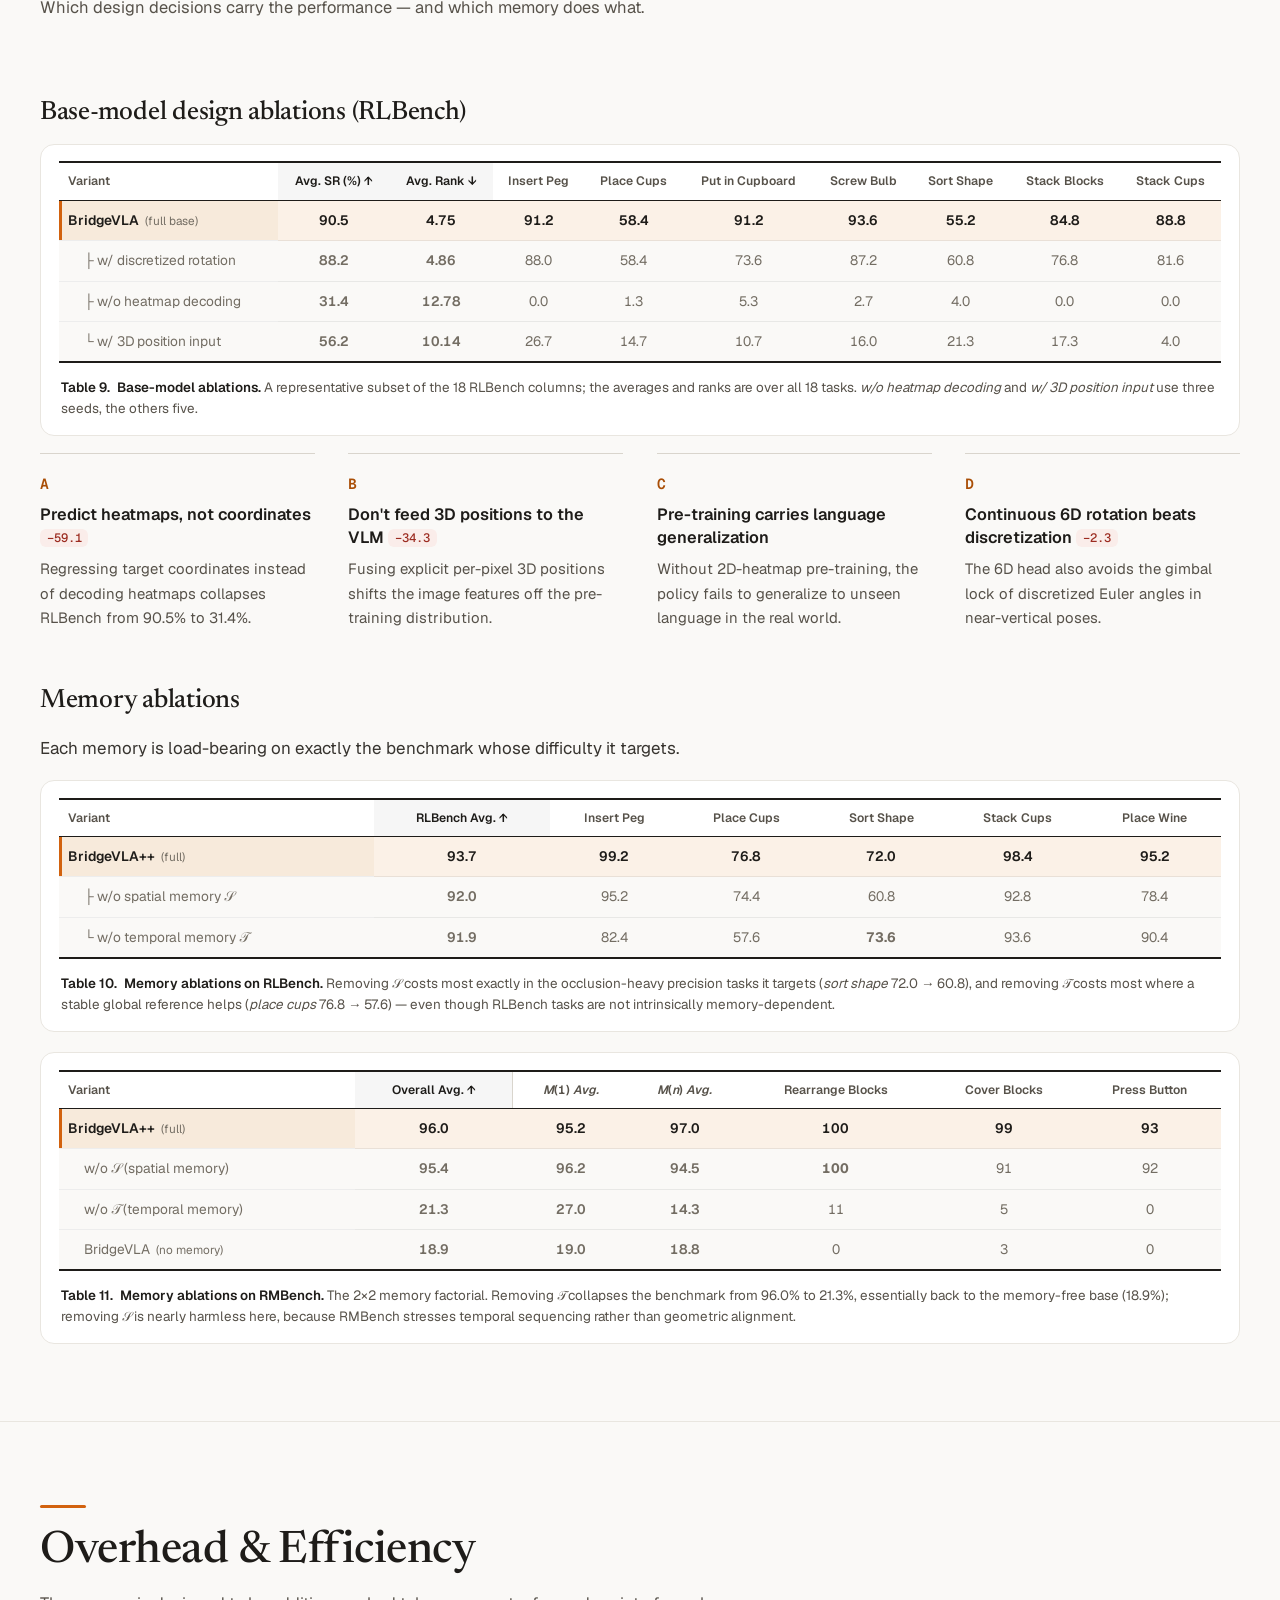
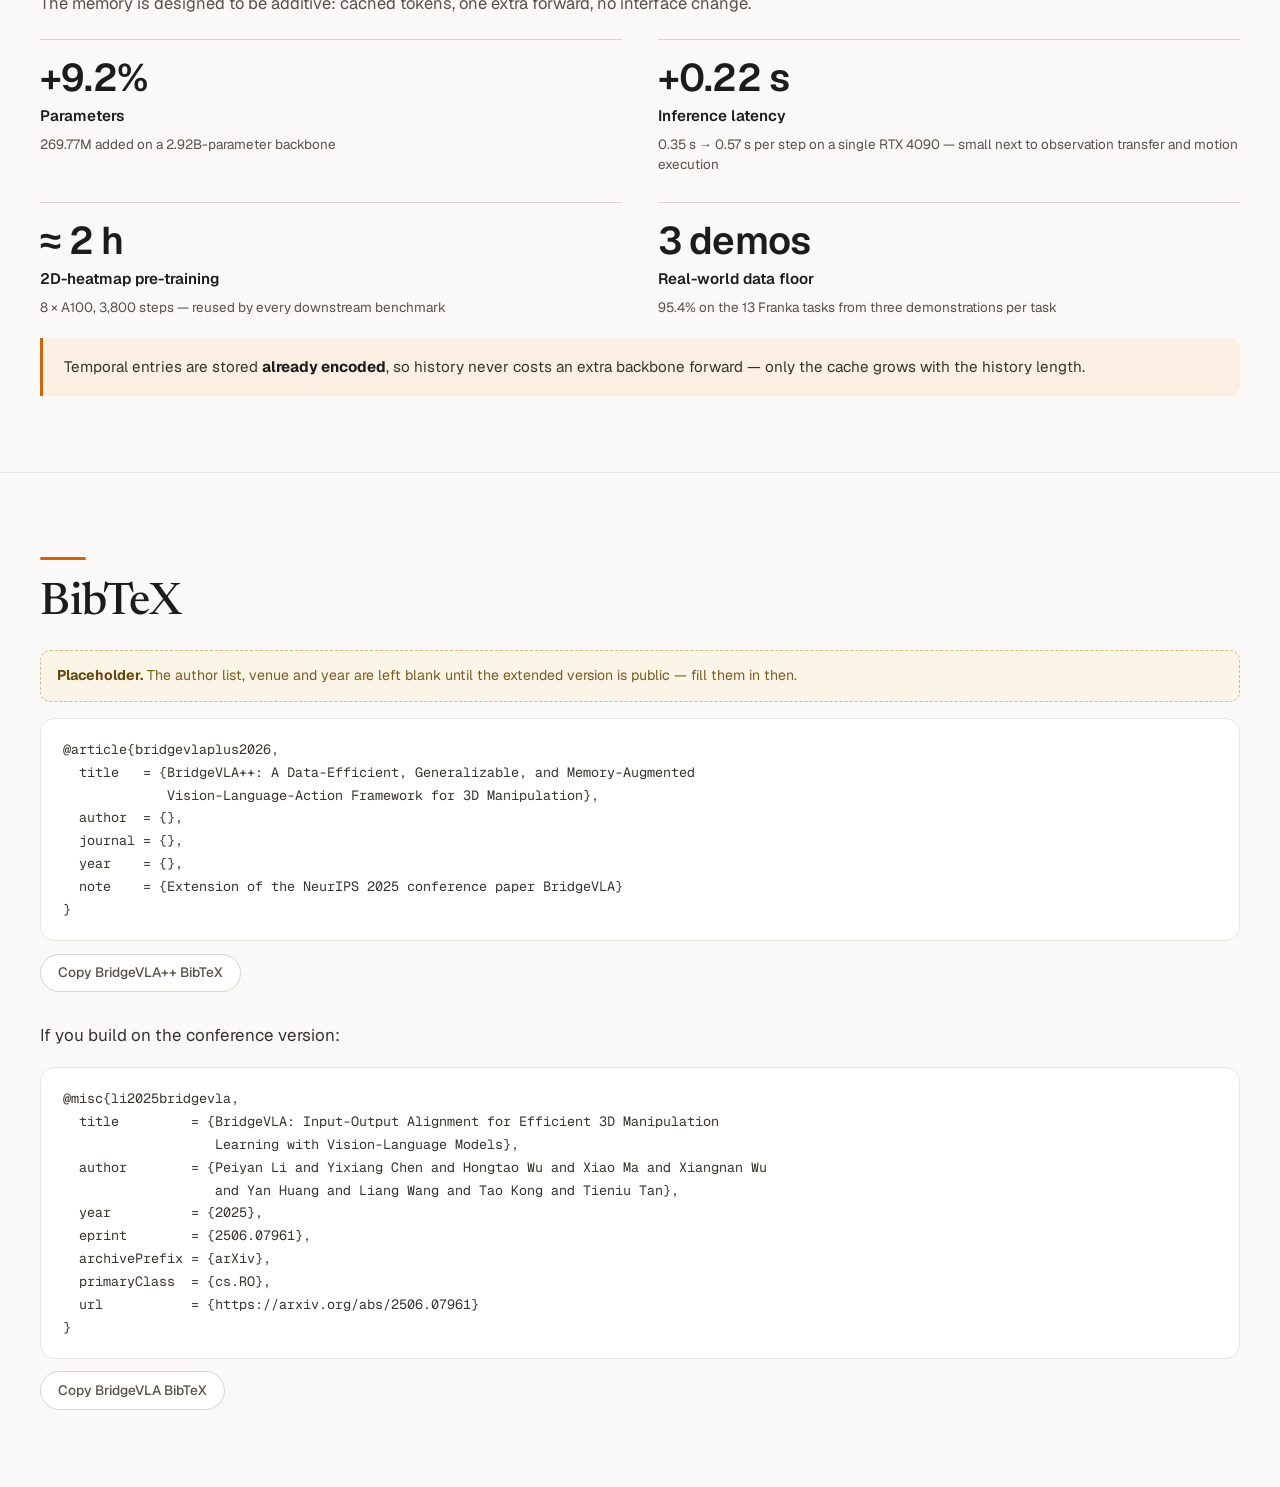
==== commit 6a597a89: "Nudge hero icon up; add NJU affiliation and tag Tieniu Tan" ====
--- a/index.html
+++ b/index.html
@@ -57,12 +57,13 @@
       <span class="author"><a href="https://scholar.google.com/citations?user=vzUBE0oAAAAJ&hl=en" target="_blank" rel="noopener">Yuan Xu</a><sup>1,2</sup></span>
       <span class="author"><a href="https://jiabingyang.cn/" target="_blank" rel="noopener">Jiabing Yang</a><sup>1,2</sup></span>
       <span class="author"><a href="https://scholar.google.com/citations?user=5XBfDFcAAAAJ&hl=en" target="_blank" rel="noopener">He Guan</a><sup>4</sup></span>
+      <br>
       <span class="author"><a href="https://yanrockhuang.github.io/" target="_blank" rel="noopener">Yan Huang</a><sup>1,2,4,†</sup></span>
-      <br>
       <span class="author"><a href="https://scholar.google.com/citations?user=7u0TYgIAAAAJ&hl=zh-CN&oi=ao" target="_blank" rel="noopener">Hongtao Wu</a><sup>3</sup></span>
       <span class="author"><a href="https://yusufma03.github.io/" target="_blank" rel="noopener">Xiao Ma</a><sup>3</sup></span>
       <span class="author"><a href="https://www.taokong.org/" target="_blank" rel="noopener">Tao Kong</a><sup>3</sup></span>
       <span class="author"><a href="https://scholar.google.com/citations?hl=zh-CN&user=8kzzUboAAAAJ&view_op=list_works&sortby=pubdate" target="_blank" rel="noopener">Liang Wang</a><sup>1,2</sup></span>
+      <span class="author"><a href="https://scholar.google.com/citations?hl=en&user=W-FGd_UAAAAJ&view_op=list_works&sortby=pubdate" target="_blank" rel="noopener">Tieniu Tan</a><sup>1,2,5</sup></span>
     </div>
 
     <div class="author-notes">
@@ -72,8 +73,10 @@
     <div class="affiliations">
       <span><sup>1</sup>Institute of Automation, Chinese Academy of Sciences</span>
       <span><sup>2</sup>University of Chinese Academy of Sciences</span>
+      <br>
       <span><sup>3</sup>ByteDance Seed</span>
       <span><sup>4</sup>FiveAges</span>
+      <span><sup>5</sup>Nanjing University</span>
     </div>
 
     <div class="links">
--- a/static/css/bridgevla_plus.css
+++ b/static/css/bridgevla_plus.css
@@ -246,10 +246,12 @@
   margin-bottom: 1rem;
 }
 .hero-logo {
-  width: clamp(150px, 19vw, 232px);
+  width: clamp(128px, 16vw, 196px);
   height: auto;
   margin: 0;
   flex: 0 0 auto;
+  /* Nudge up slightly so the mark's optical centre lines up with the wordmark. */
+  transform: translateY(-0.45rem);
 }
 
 .hero-venue {
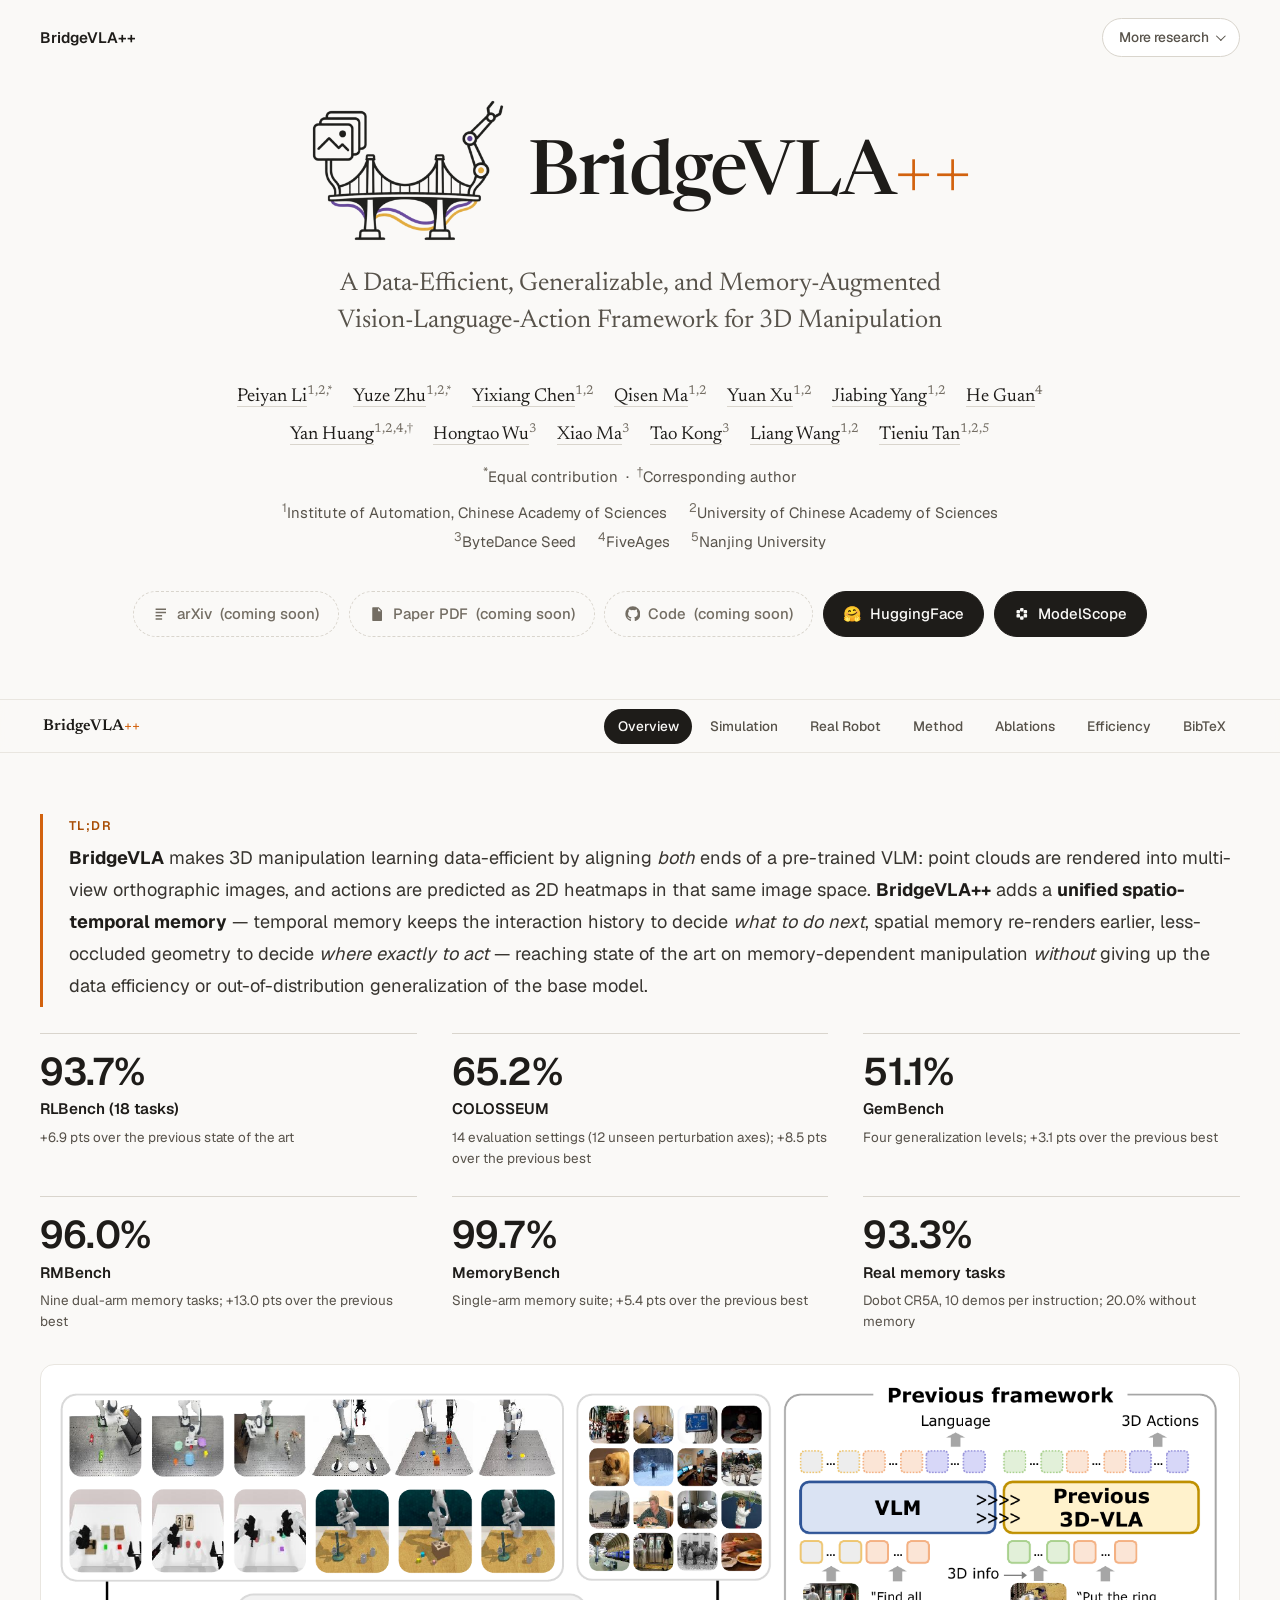
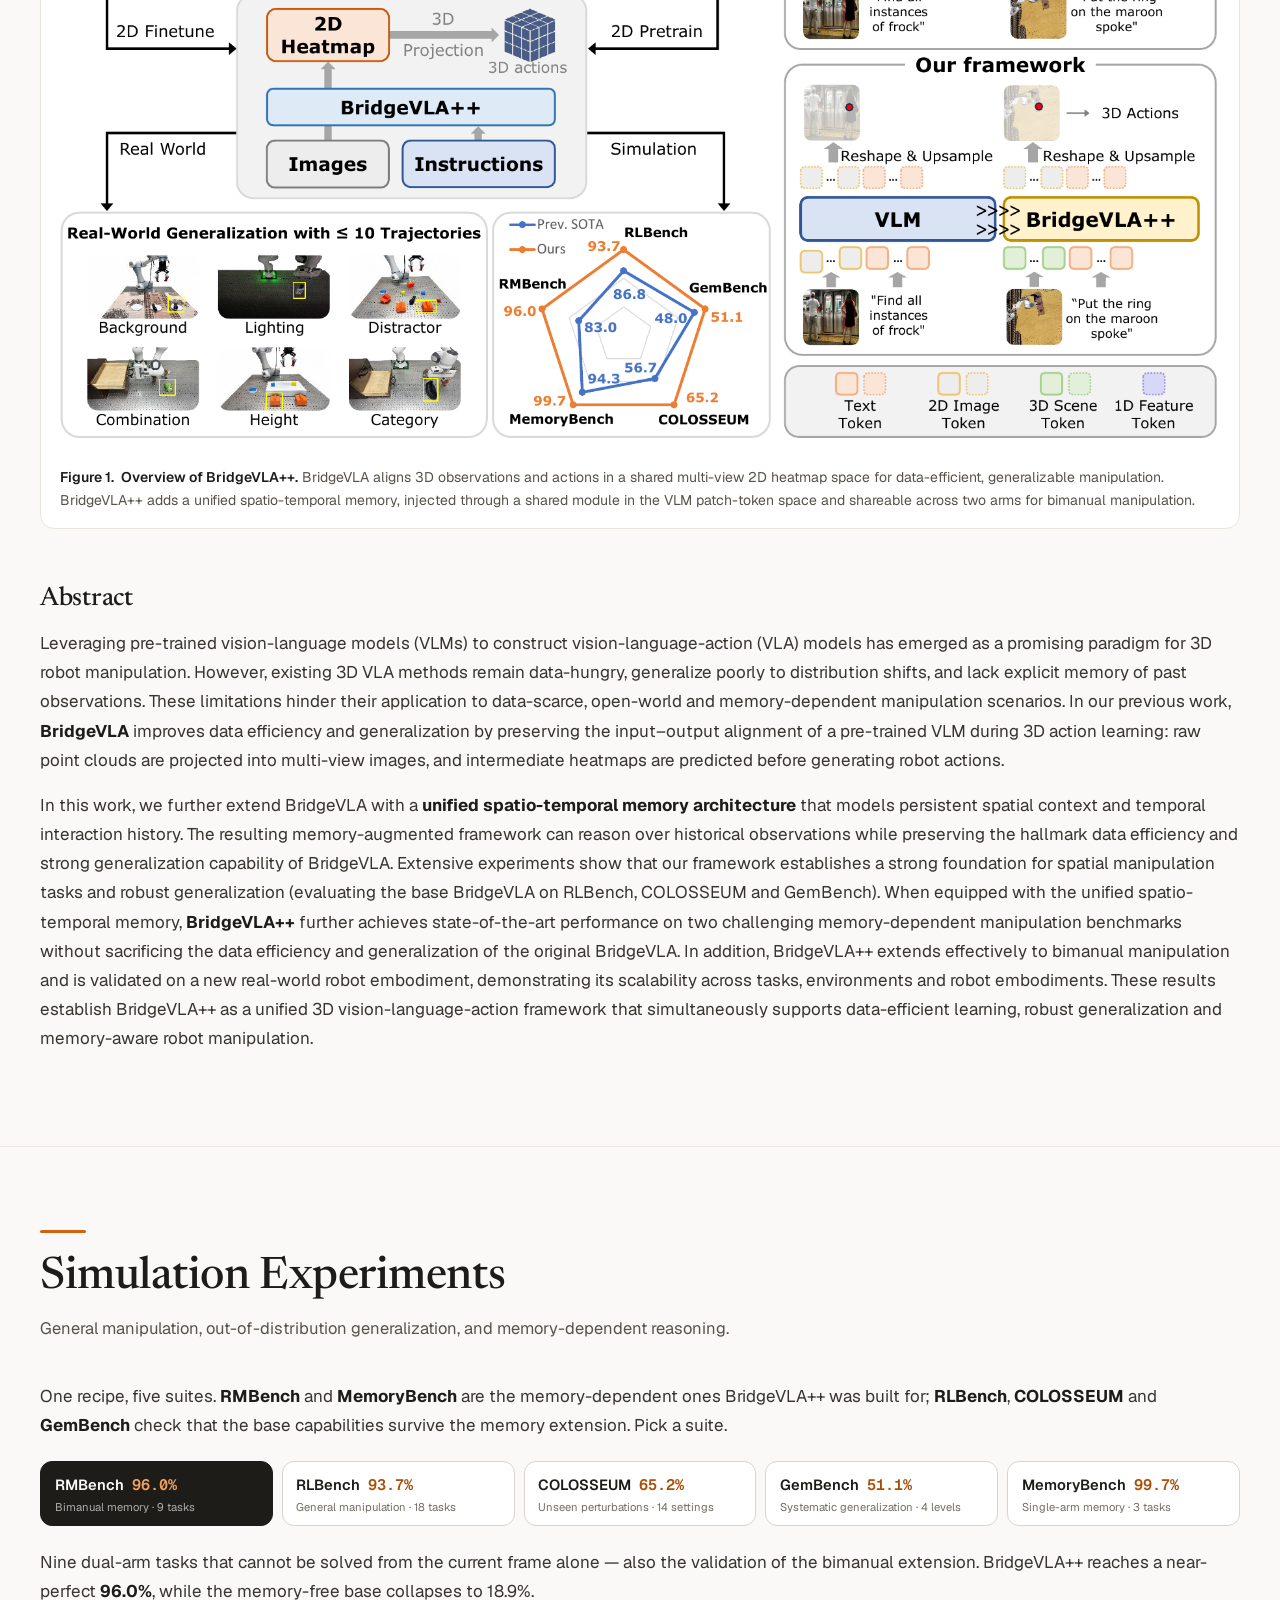
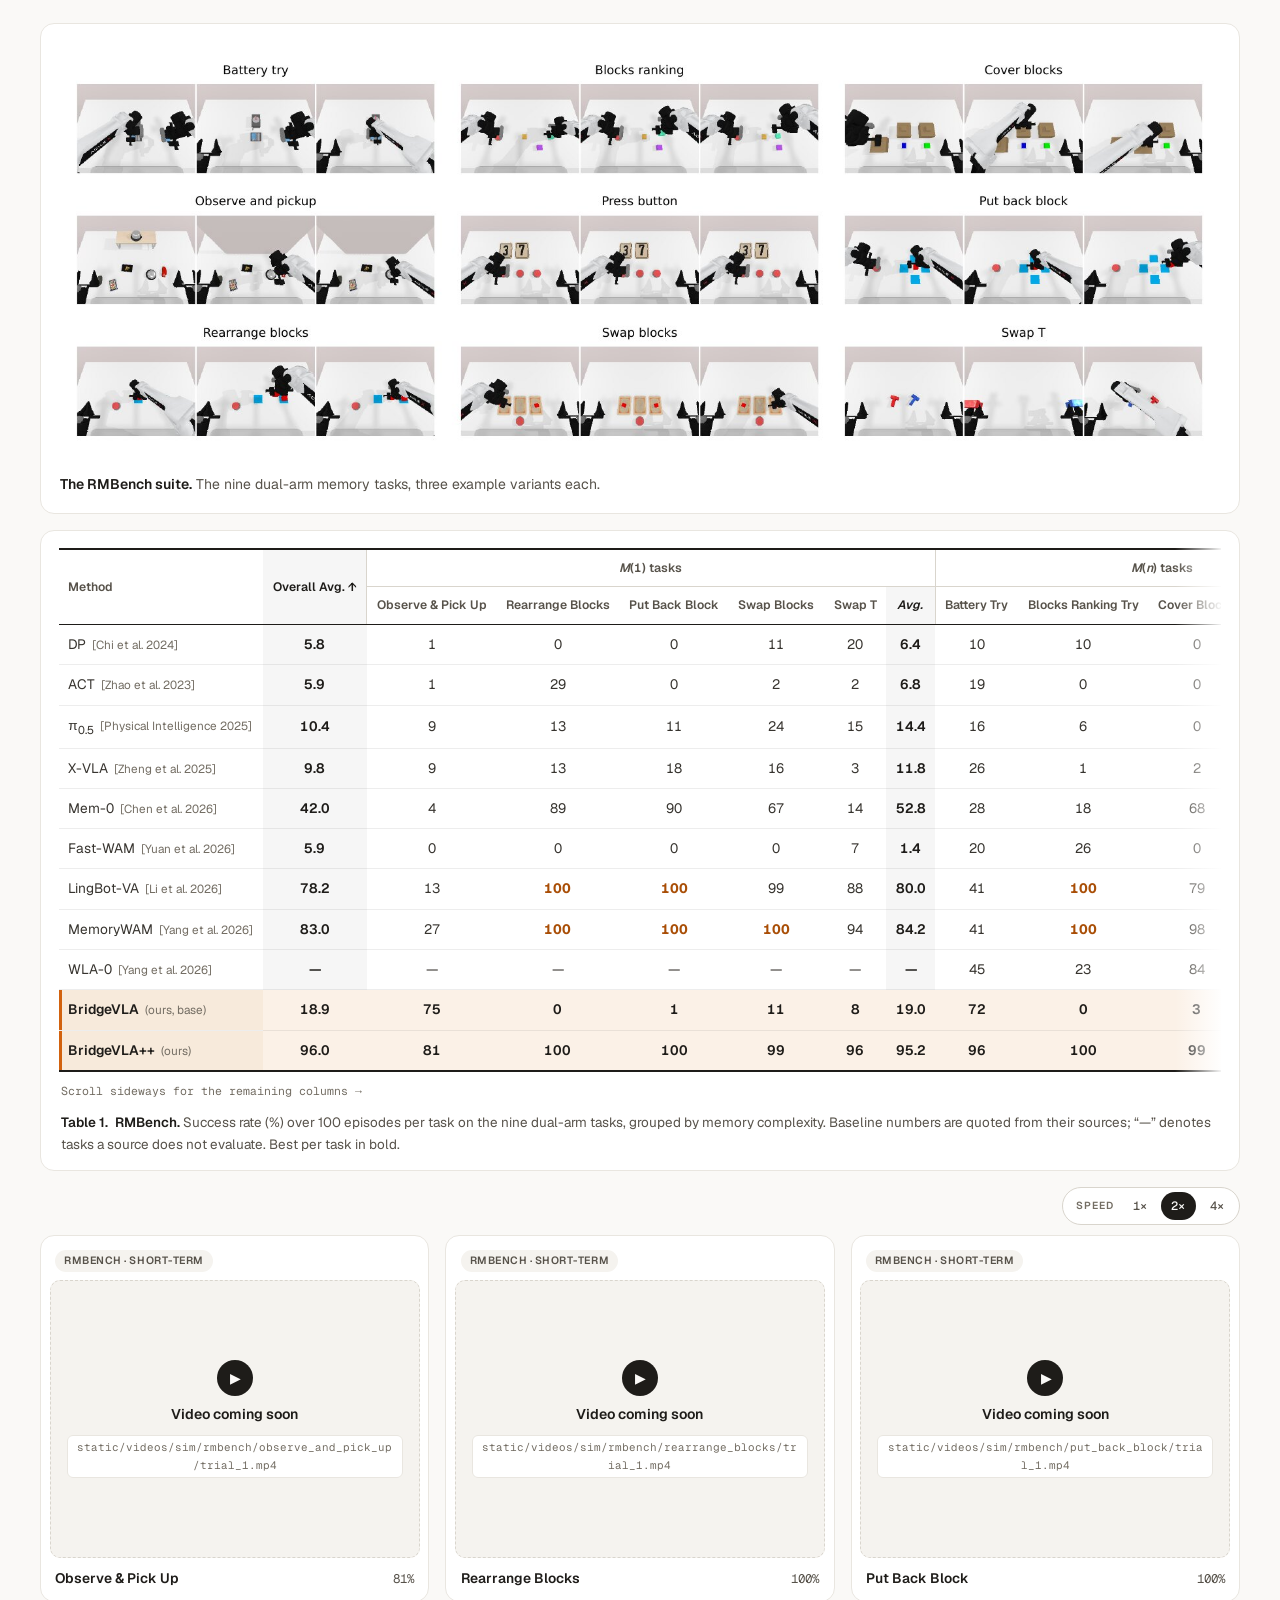
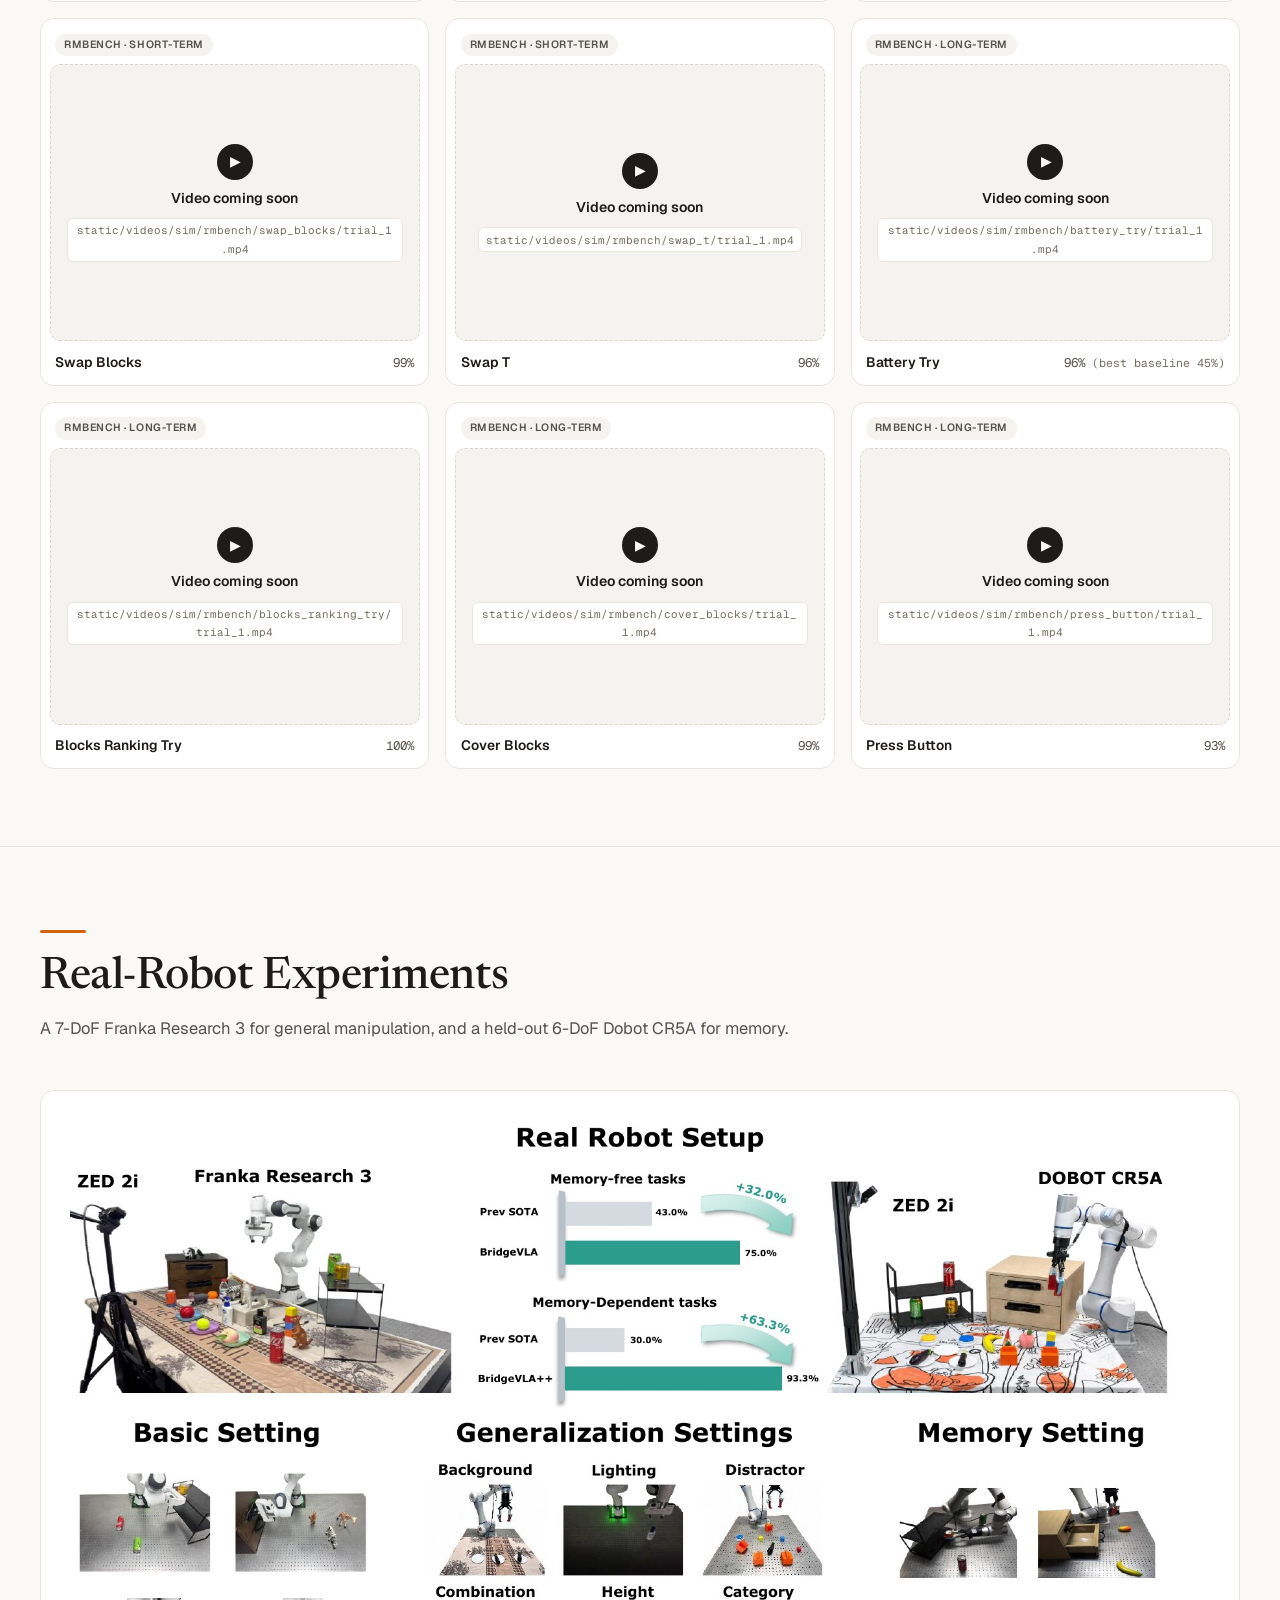
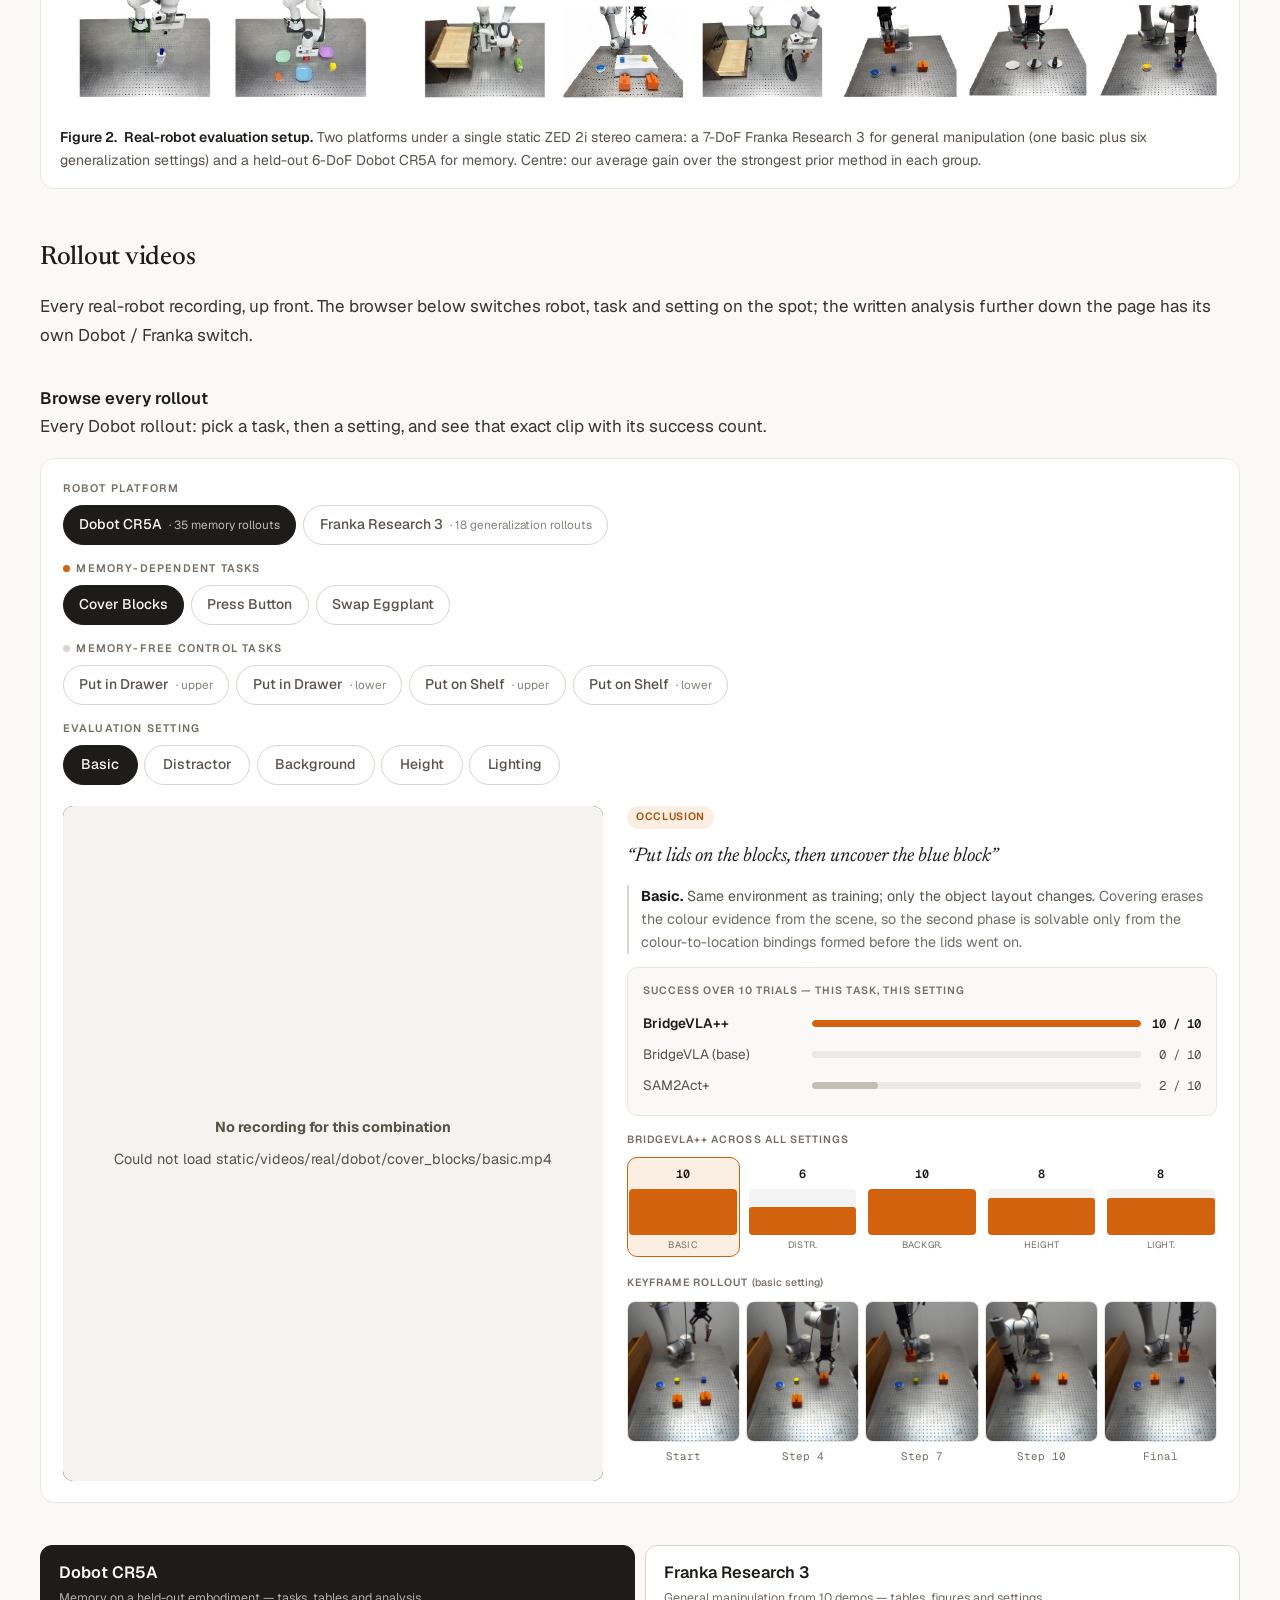
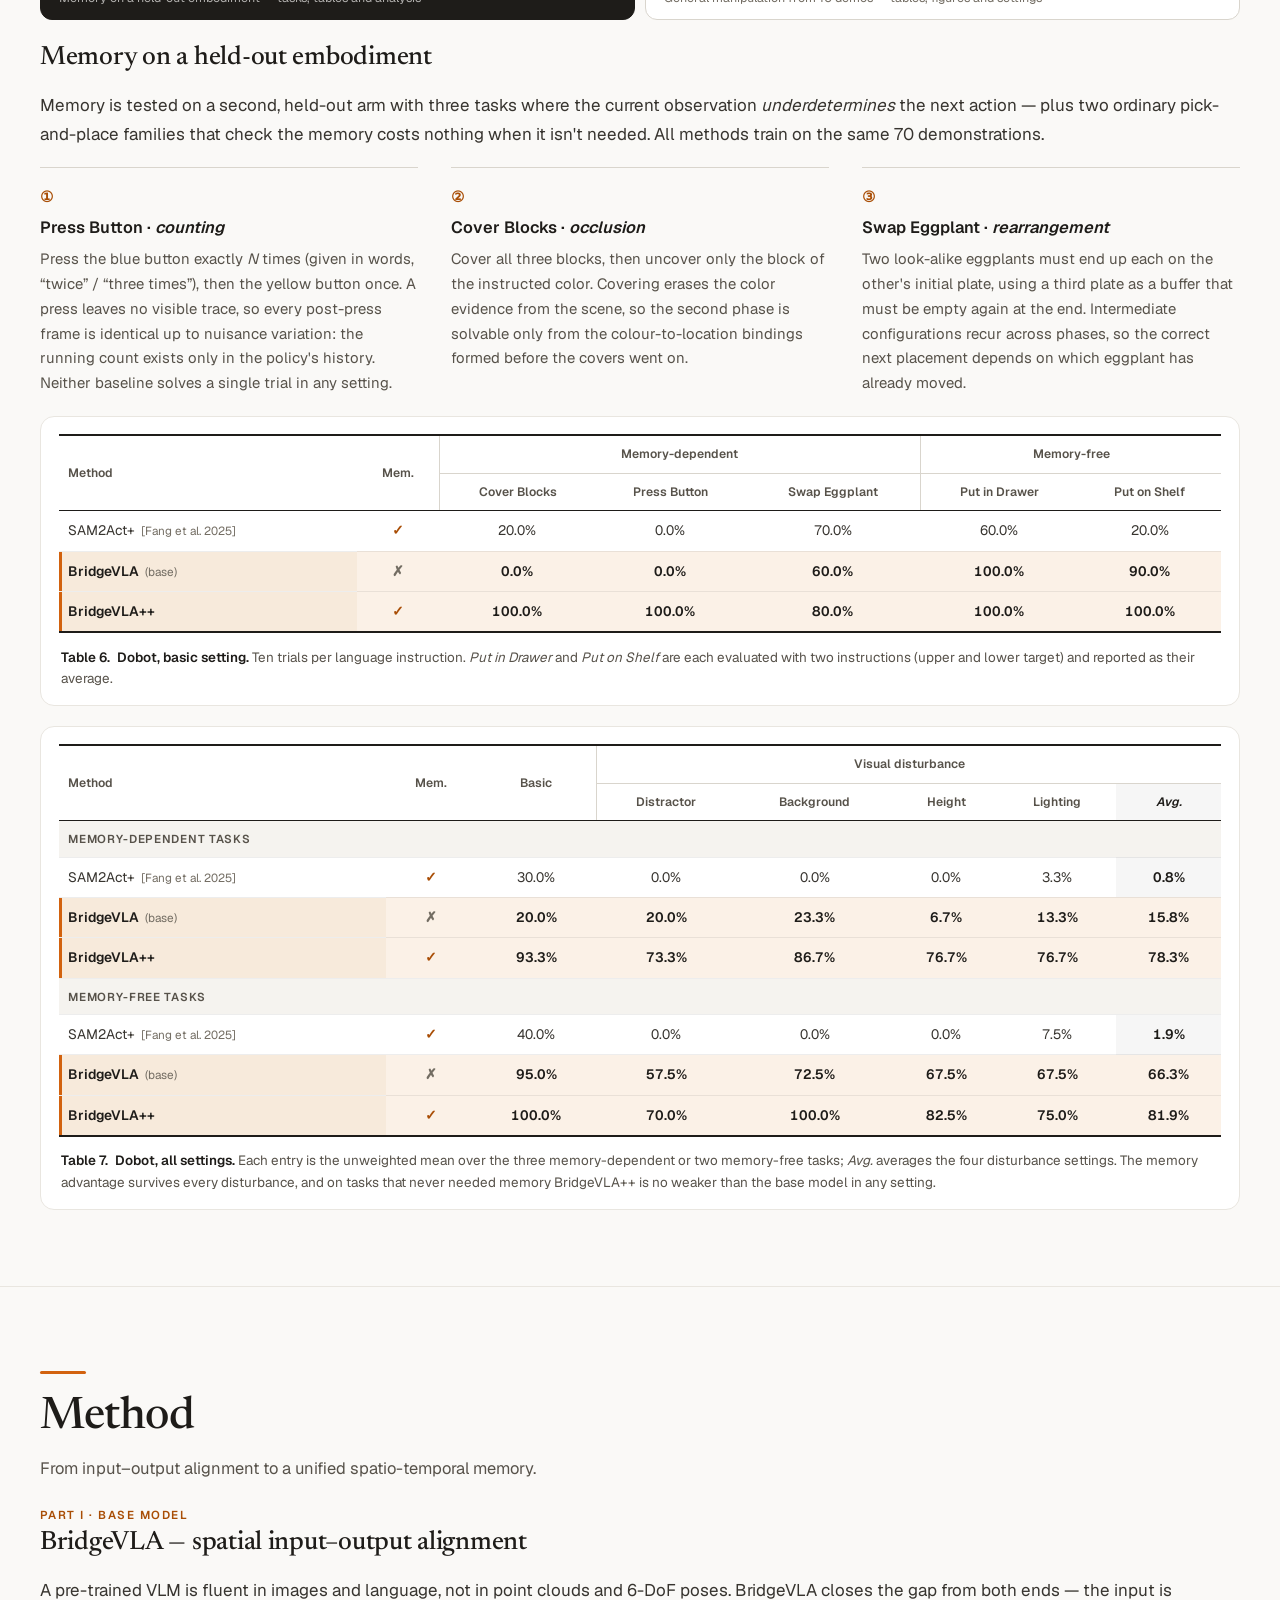
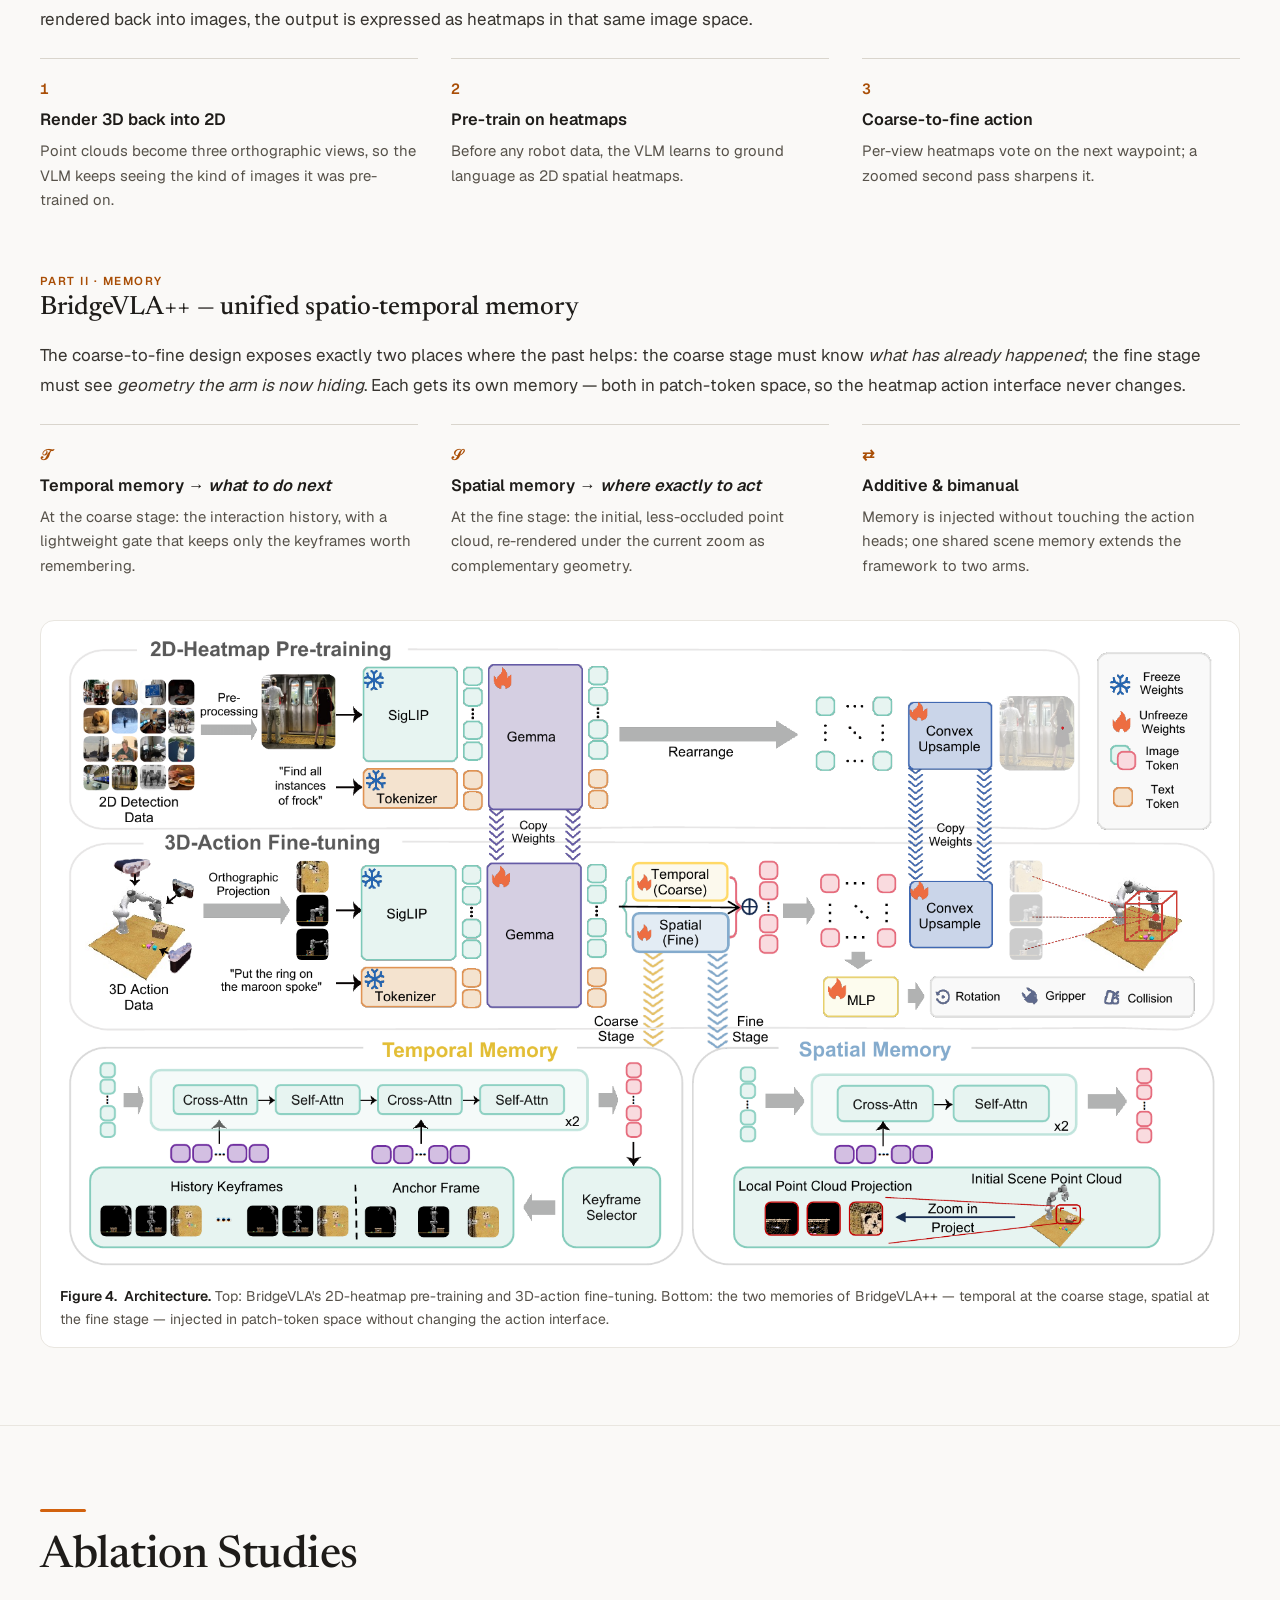
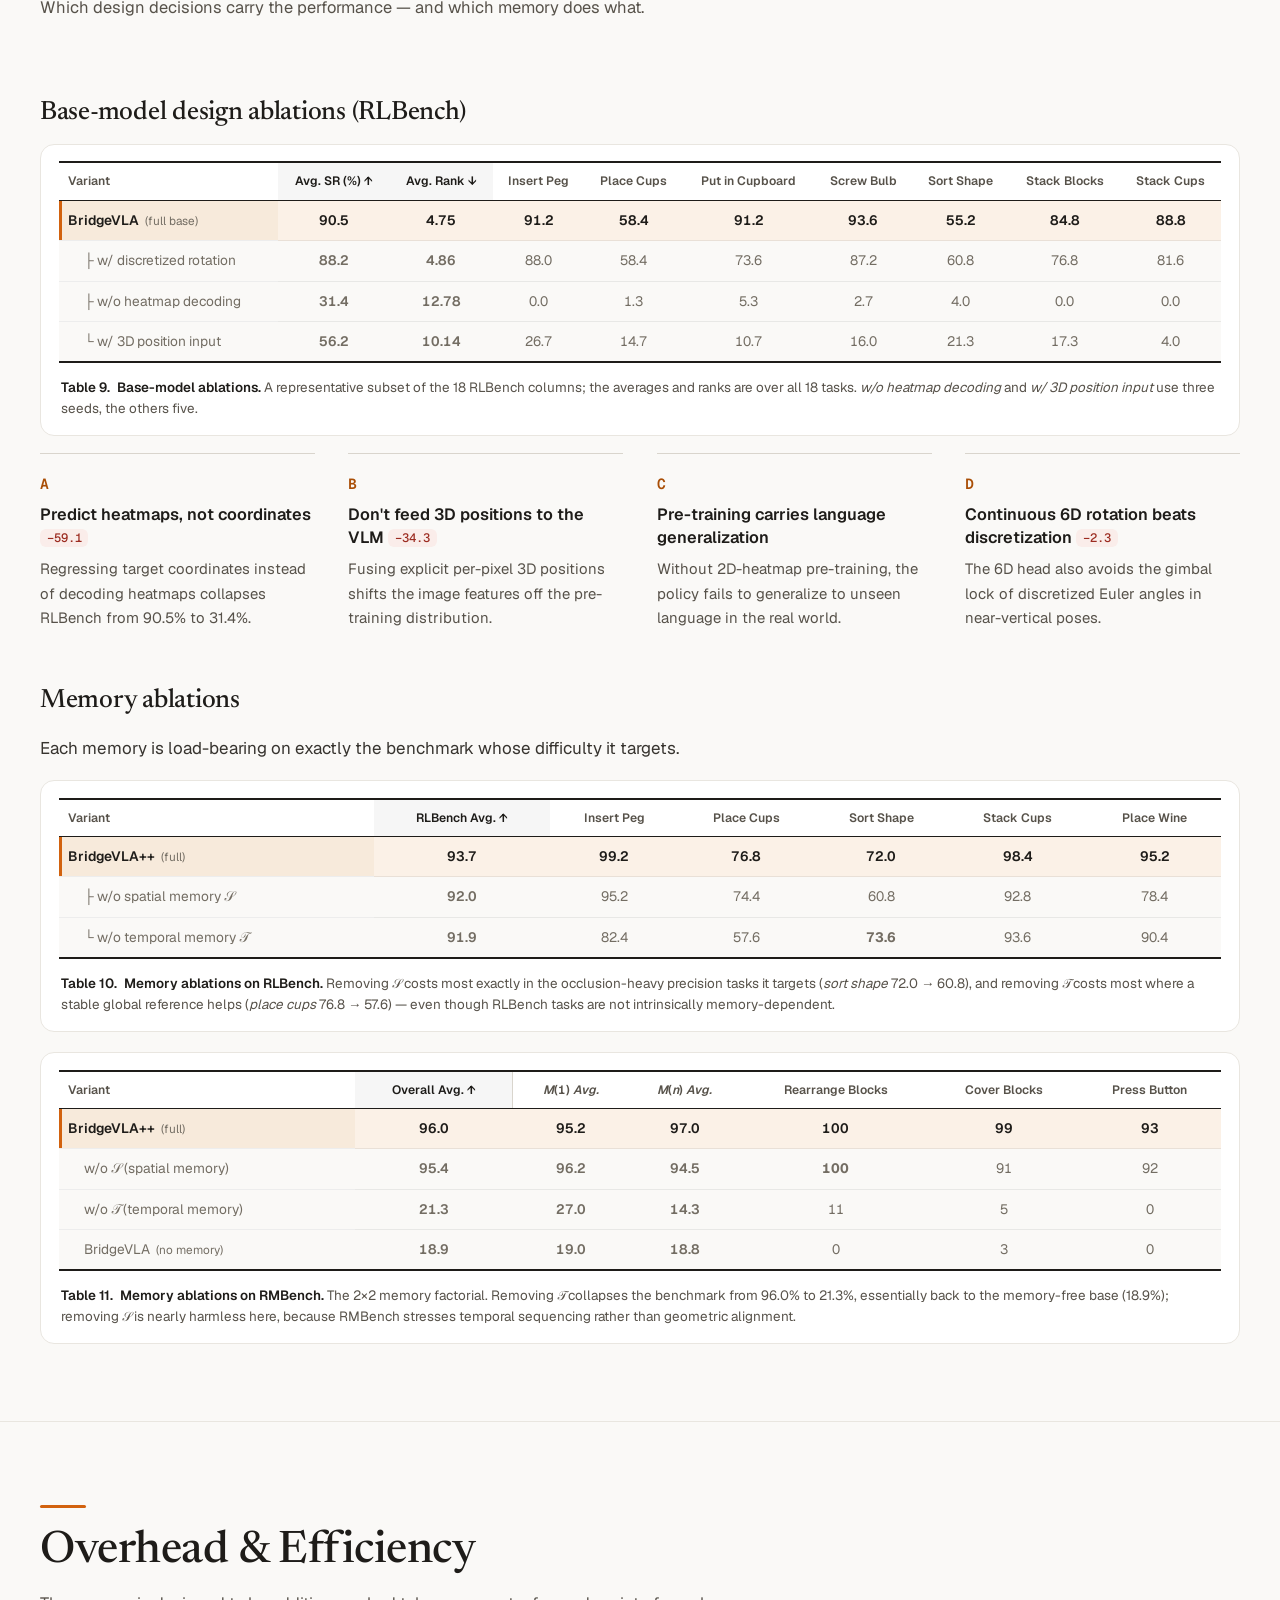
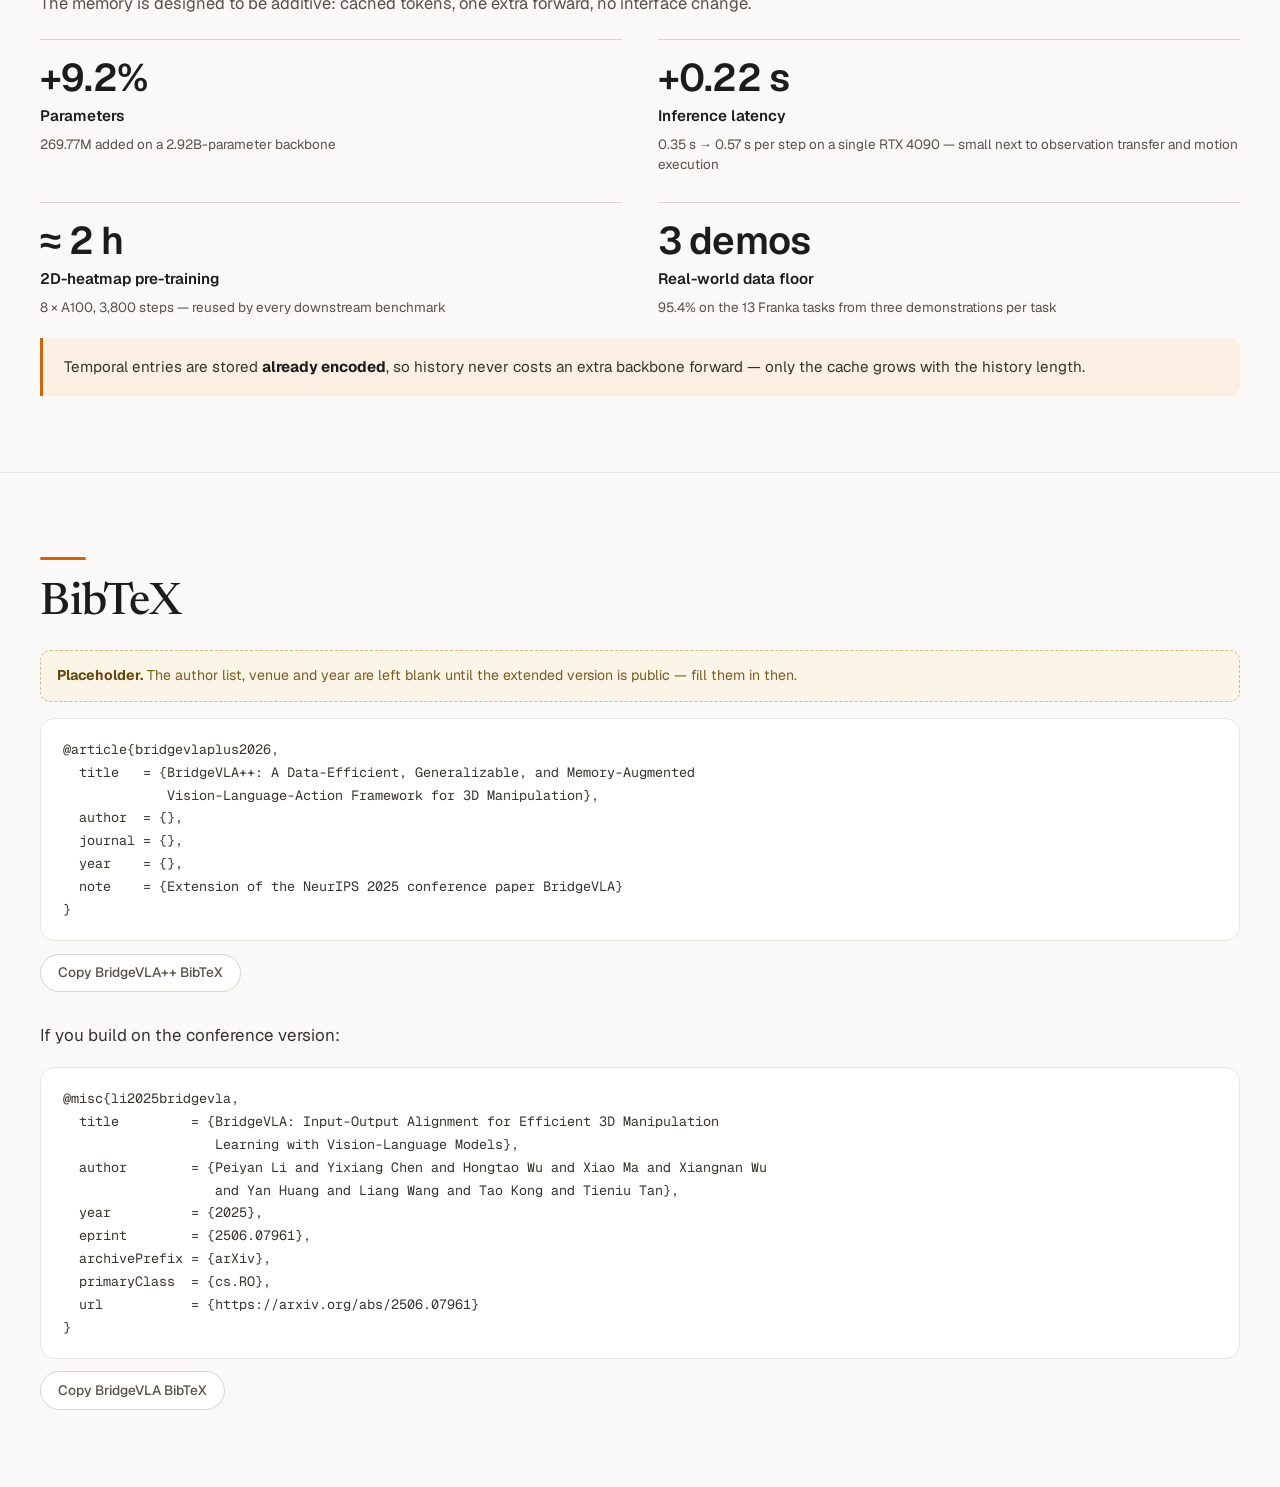
==== commit 2f12d35a: "Sync with manuscript: standardize DOBOT CR5A -> Dobot CR5A Matches the manuscript's copyedit (produc" ====
--- a/index.html
+++ b/index.html
@@ -179,7 +179,7 @@
       <div class="stat">
         <div class="value">93.3%</div>
         <div class="label">Real memory tasks</div>
-        <div class="note">DOBOT CR5A, 10 demos per instruction; 20.0% without memory</div>
+        <div class="note">Dobot CR5A, 10 demos per instruction; 20.0% without memory</div>
       </div>
     </div>
 
@@ -993,7 +993,7 @@
 <section class="banner" id="real-robot">
   <div class="wrap">
     <h2>Real-Robot Experiments</h2>
-    <p>A 7-DoF Franka Research 3 for general manipulation, and a held-out 6-DoF DOBOT CR5A for memory.</p>
+    <p>A 7-DoF Franka Research 3 for general manipulation, and a held-out 6-DoF Dobot CR5A for memory.</p>
   </div>
 </section>
 
@@ -1001,11 +1001,11 @@
   <div class="wrap-wide">
 
     <figure class="figure reveal" style="margin-top:1.6rem">
-      <img src="static/images/paper/real_setup.jpg" alt="Real robot setup: Franka Research 3 and DOBOT CR5A, each observed by a static ZED 2i stereo camera, two summary bar charts, and the basic, generalization and memory evaluation settings.">
+      <img src="static/images/paper/real_setup.jpg" alt="Real robot setup: Franka Research 3 and Dobot CR5A, each observed by a static ZED 2i stereo camera, two summary bar charts, and the basic, generalization and memory evaluation settings.">
       <figcaption class="figcap">
         <b>Figure 2.&ensp;Real-robot evaluation setup.</b> Two platforms under a single static ZED 2i
         stereo camera: a 7-DoF Franka Research 3 for general manipulation (one basic plus six
-        generalization settings) and a held-out 6-DoF DOBOT CR5A for memory. Centre: our average gain
+        generalization settings) and a held-out 6-DoF Dobot CR5A for memory. Centre: our average gain
         over the strongest prior method in each group.
       </figcaption>
     </figure>
@@ -1015,7 +1015,7 @@
       <h3 class="subhead reveal">Rollout videos</h3>
       <p class="lede reveal">
         Every real-robot recording, up front. The browser below switches robot, task and setting on
-        the spot; the written analysis further down the page has its own DOBOT / Franka switch.
+        the spot; the written analysis further down the page has its own Dobot / Franka switch.
       </p>
 
       <div class="platform-panel" id="video-panel-dobot" role="tabpanel"
@@ -1023,7 +1023,7 @@
 
     <h4 class="subhead-sm reveal">Browse every rollout</h4>
     <p class="lede reveal" style="margin-top:-.35rem">
-      Every DOBOT rollout: pick a task, then a setting, and see that exact clip with its success count.
+      Every Dobot rollout: pick a task, then a setting, and see that exact clip with its success count.
     </p>
 
     <script type="application/json" id="dobot-demo-data">
@@ -1378,7 +1378,7 @@
         <div class="chip-row" role="tablist" aria-label="Rollout videos — robot platform">
           <button class="picker-chip" type="button" role="tab" id="video-tab-dobot"
                   aria-selected="true" aria-controls="video-panel-dobot" data-tab="dobot">
-            DOBOT CR5A <span class="chip-sub">· 35 memory rollouts</span>
+            Dobot CR5A <span class="chip-sub">· 35 memory rollouts</span>
           </button>
           <button class="picker-chip" type="button" role="tab" id="video-tab-franka" tabindex="-1"
                   aria-selected="false" aria-controls="video-panel-franka" data-tab="franka">
@@ -1587,7 +1587,7 @@
         <div class="chip-row" role="tablist" aria-label="Rollout videos — robot platform">
           <button class="picker-chip" type="button" role="tab" id="video-tab-dobot-b"
                   aria-selected="true" aria-controls="video-panel-dobot" data-tab="dobot">
-            DOBOT CR5A <span class="chip-sub">· 35 memory rollouts</span>
+            Dobot CR5A <span class="chip-sub">· 35 memory rollouts</span>
           </button>
           <button class="picker-chip" type="button" role="tab" id="video-tab-franka-b" tabindex="-1"
                   aria-selected="false" aria-controls="video-panel-franka" data-tab="franka">
@@ -1669,7 +1669,7 @@
       <div class="platform-tabs reveal" role="tablist" aria-label="Robot platform — narrative">
         <button class="platform-tab" type="button" role="tab" id="platform-tab-dobot"
                 aria-selected="true" aria-controls="platform-panel-dobot" data-tab="dobot">
-          <span class="pt-name">DOBOT CR5A</span>
+          <span class="pt-name">Dobot CR5A</span>
           <span class="pt-sub">Memory on a held-out embodiment — tasks, tables and analysis</span>
         </button>
         <button class="platform-tab" type="button" role="tab" id="platform-tab-franka" tabindex="-1"
@@ -1679,7 +1679,7 @@
         </button>
       </div>
 
-      <!-- --------------------------------------------- DOBOT: memory platform -->
+      <!-- --------------------------------------------- Dobot: memory platform -->
       <div class="platform-panel" id="platform-panel-dobot" role="tabpanel"
            aria-labelledby="platform-tab-dobot" data-panel="dobot">
 
@@ -1746,7 +1746,7 @@
           </table>
         </div>
         <p class="table-note">
-          <b>Table 6.&ensp;DOBOT, basic setting.</b> Ten trials per language instruction. <em>Put in
+          <b>Table 6.&ensp;Dobot, basic setting.</b> Ten trials per language instruction. <em>Put in
           Drawer</em> and <em>Put on Shelf</em> are each evaluated with two instructions (upper and
           lower target) and reported as their average.
         </p>
@@ -1778,7 +1778,7 @@
           </table>
         </div>
         <p class="table-note">
-          <b>Table 7.&ensp;DOBOT, all settings.</b> Each entry is the unweighted mean over the three
+          <b>Table 7.&ensp;Dobot, all settings.</b> Each entry is the unweighted mean over the three
           memory-dependent or two memory-free tasks; <em>Avg.</em> averages the four disturbance
           settings. The memory advantage survives every disturbance, and on tasks that never needed
           memory BridgeVLA++ is no weaker than the base model in any setting.
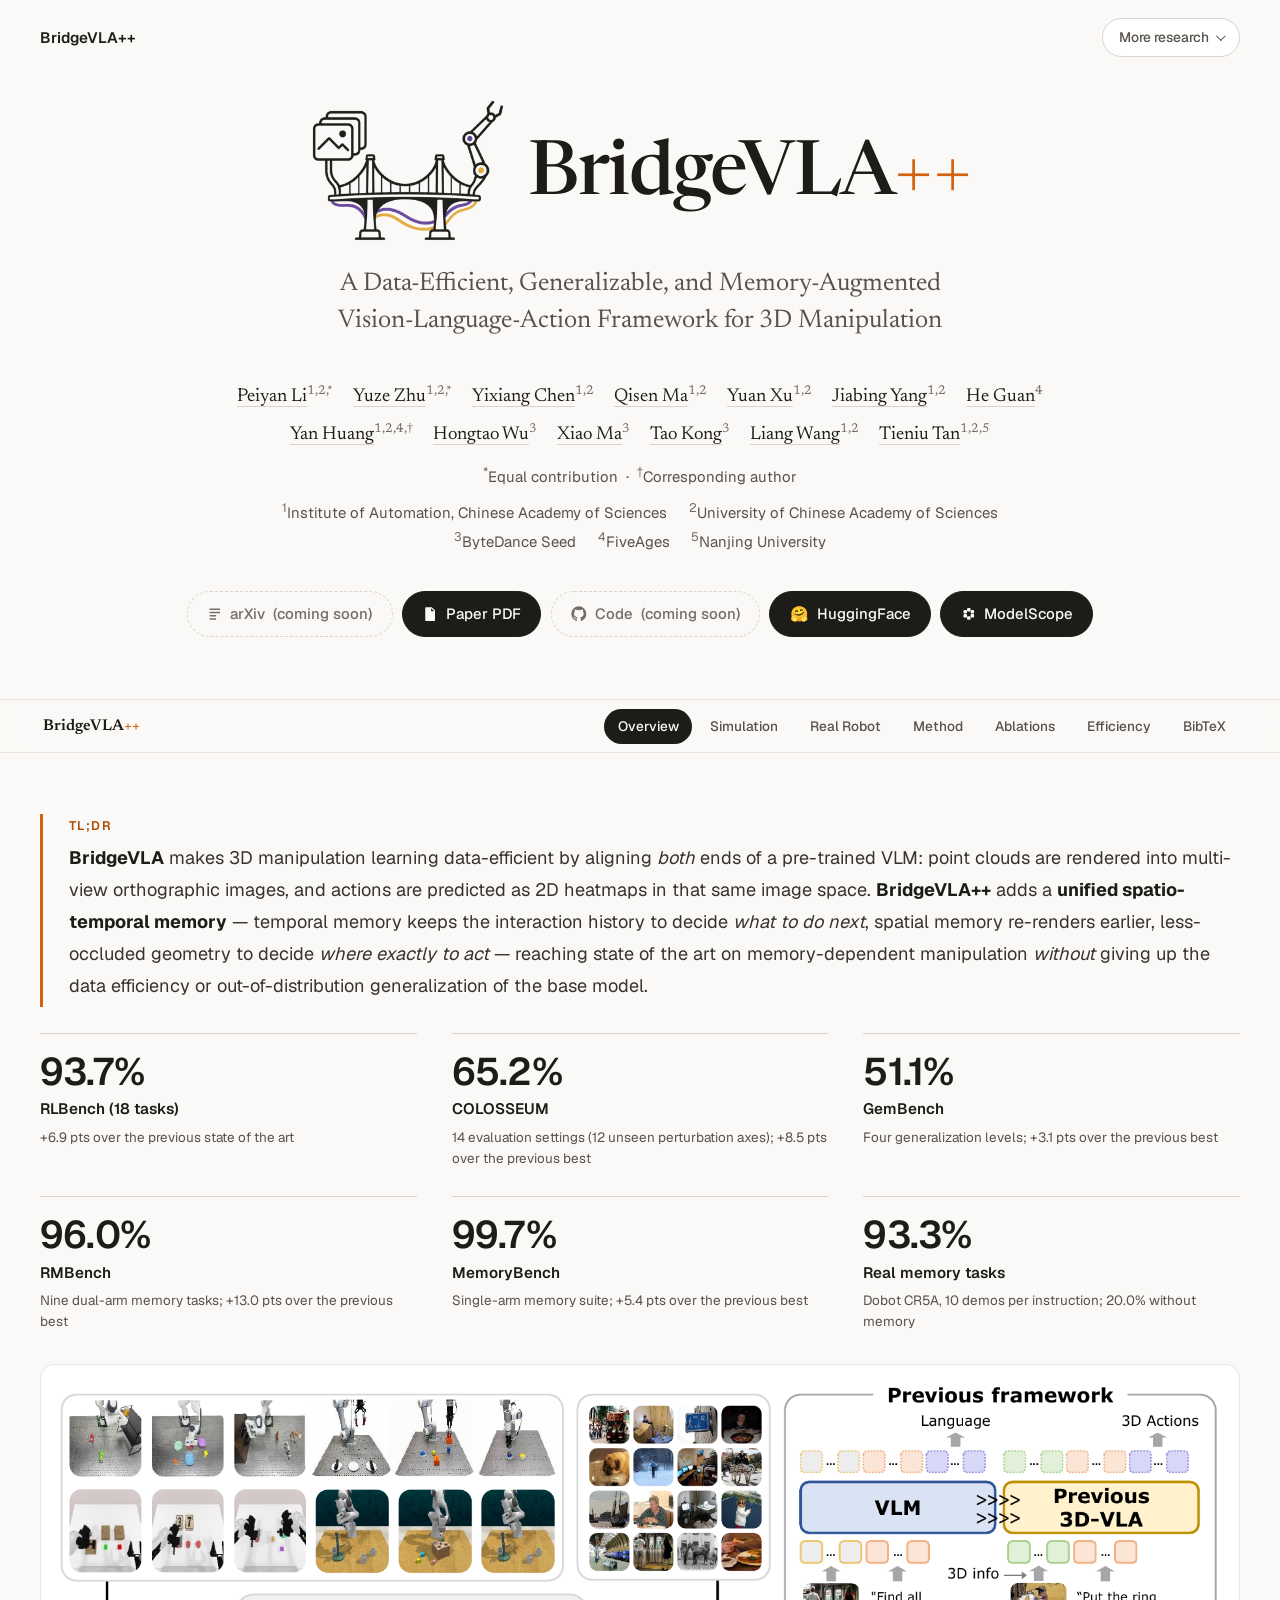
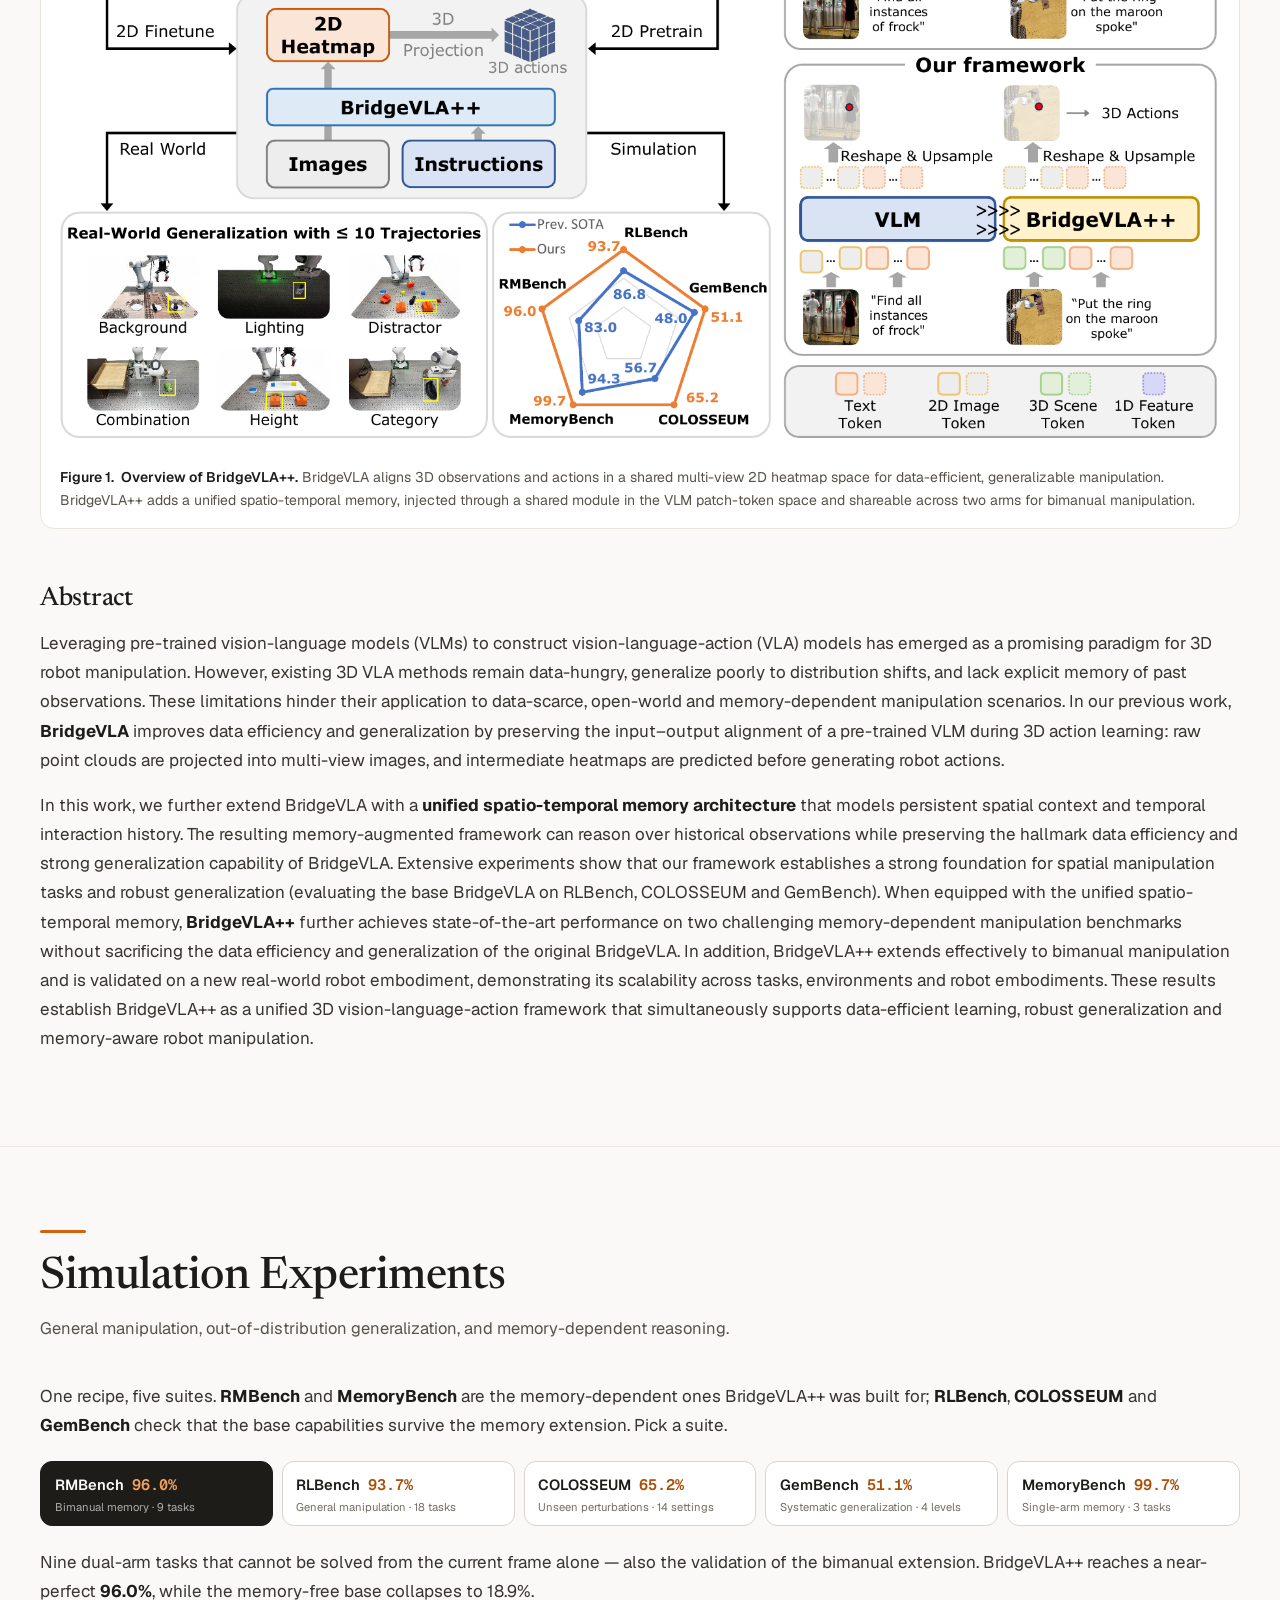
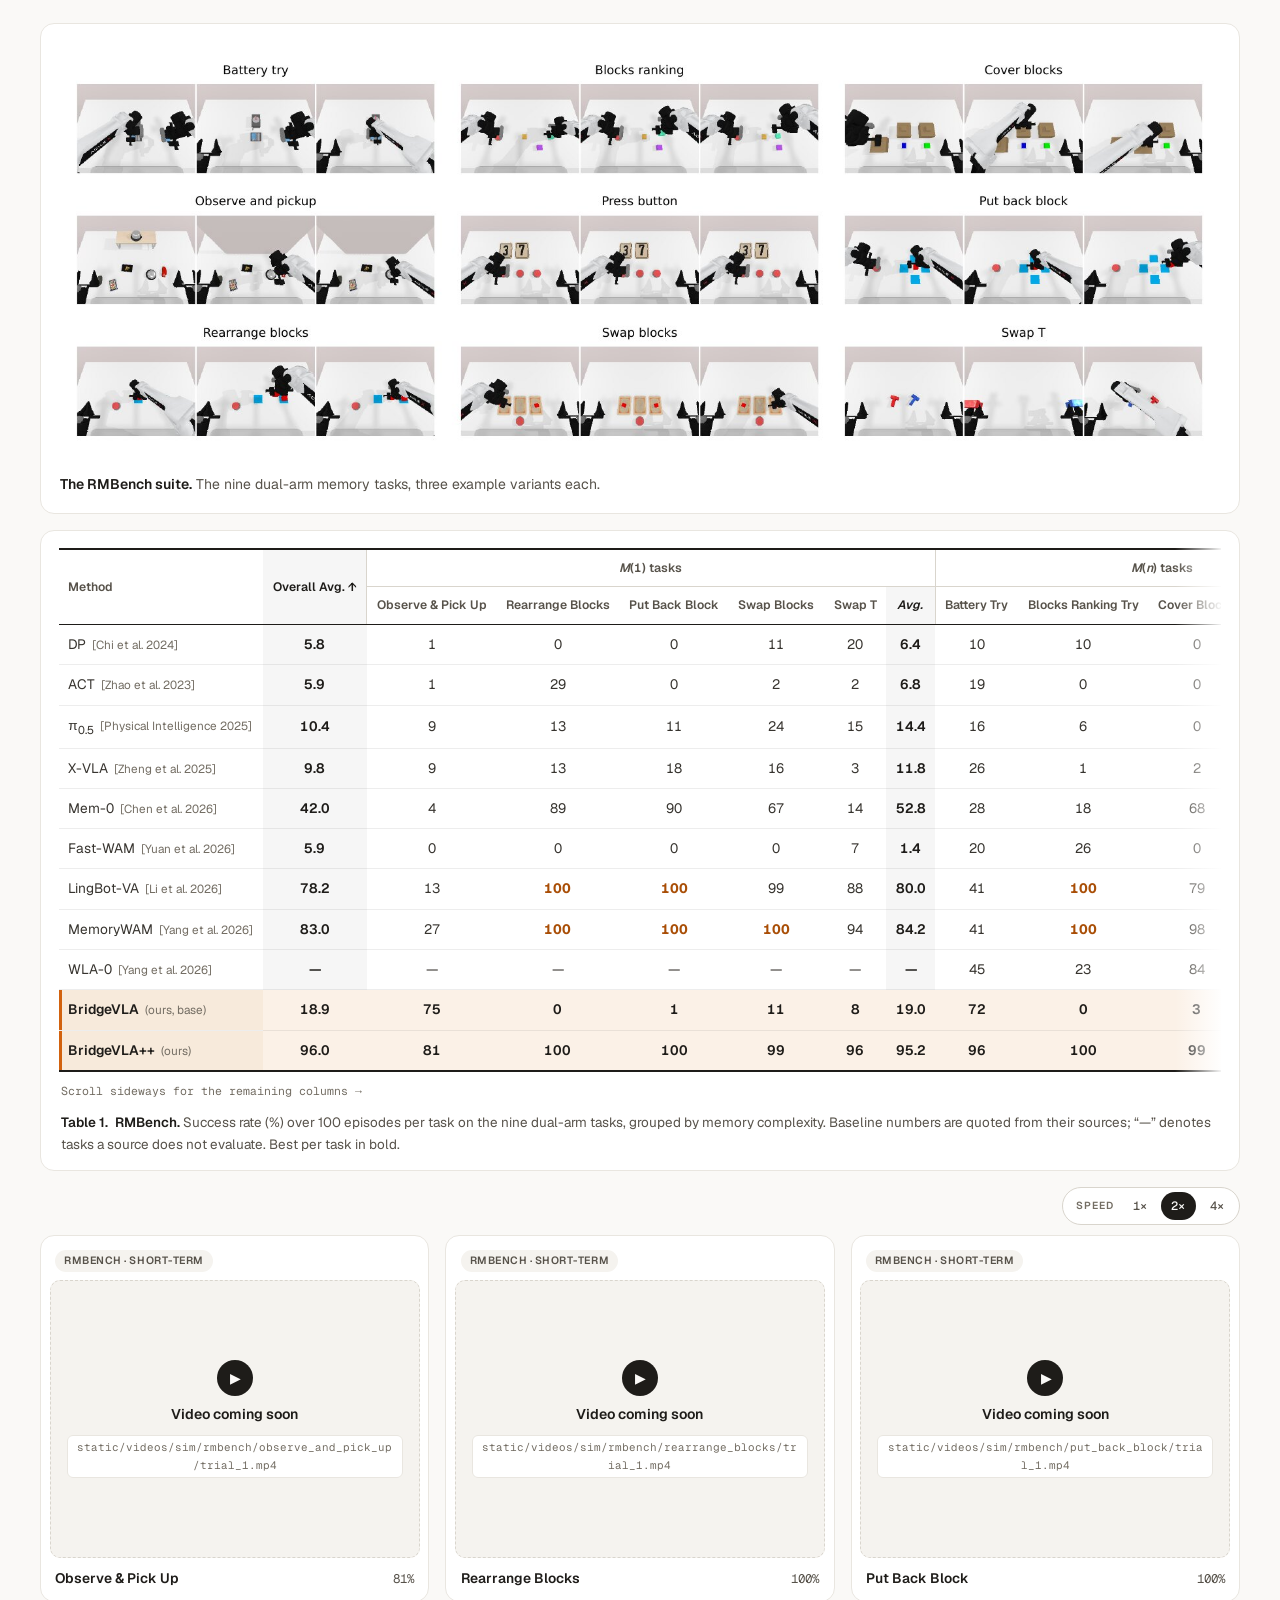
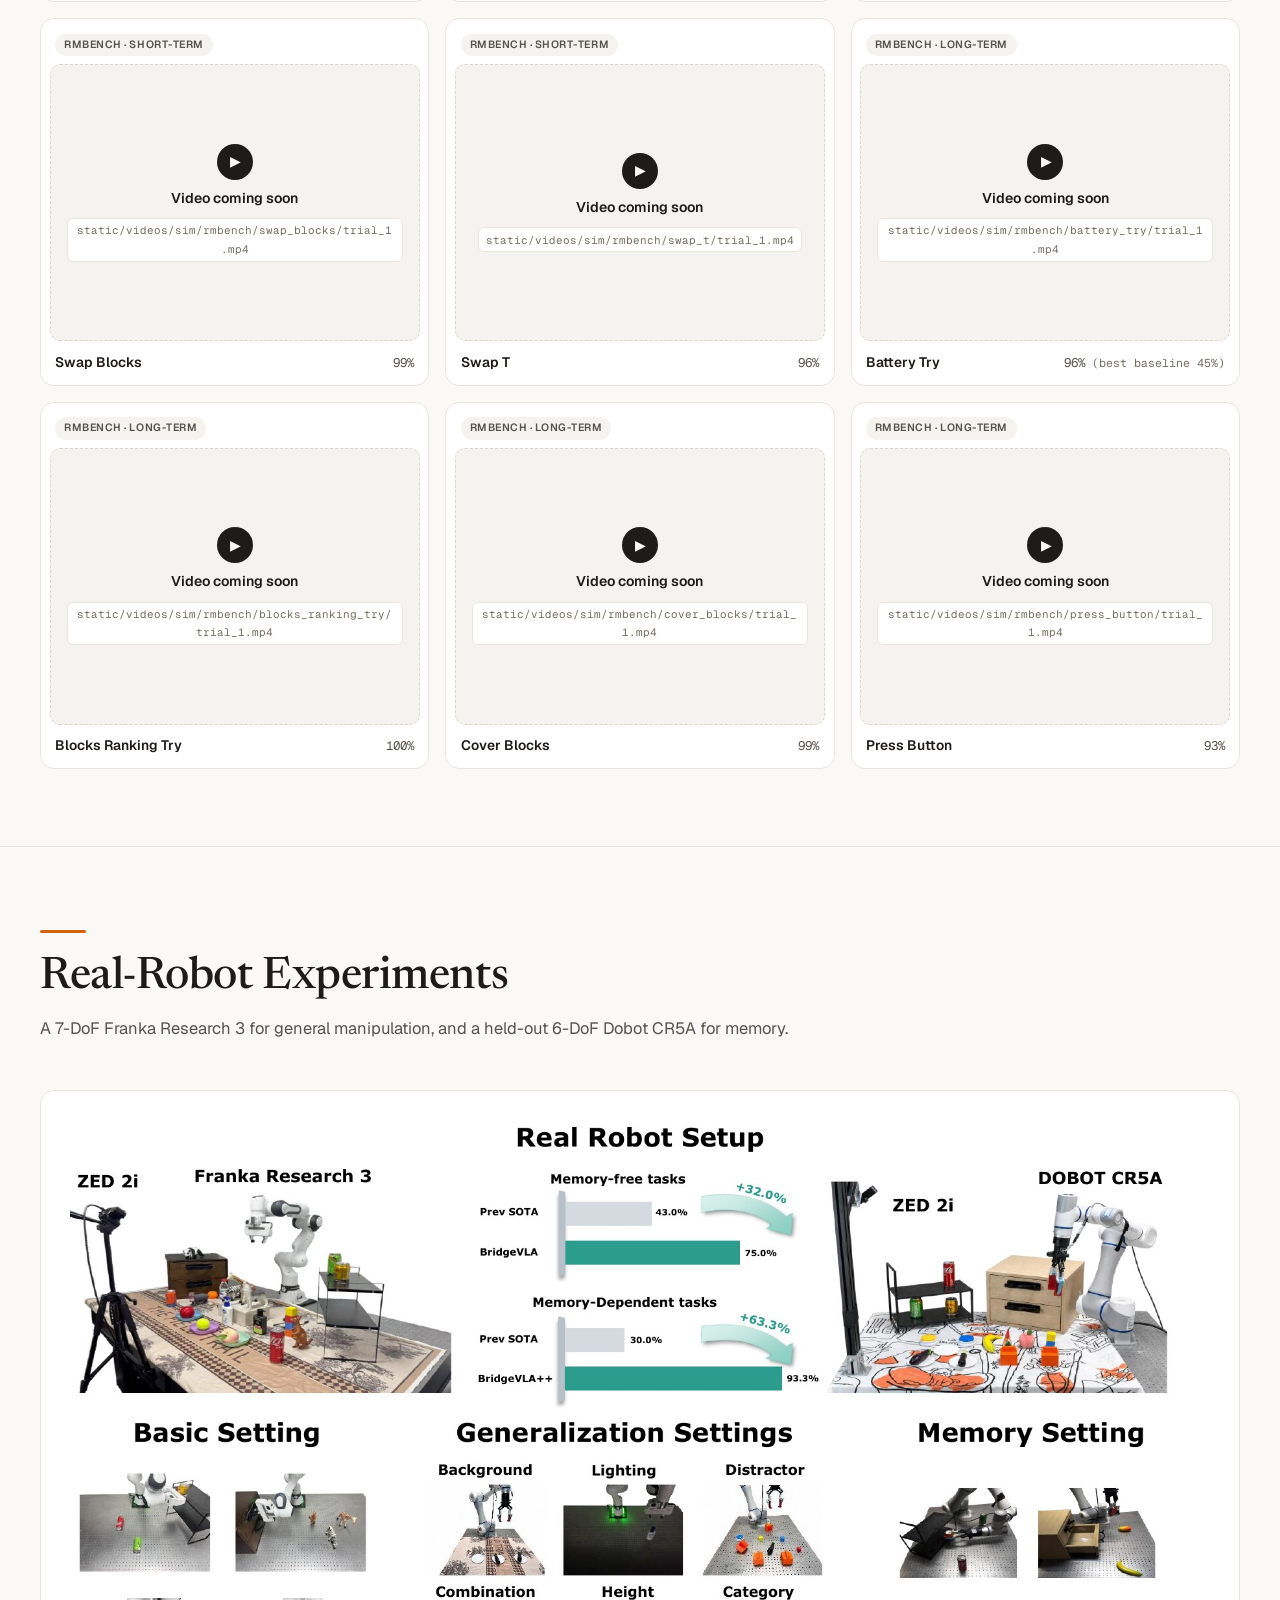
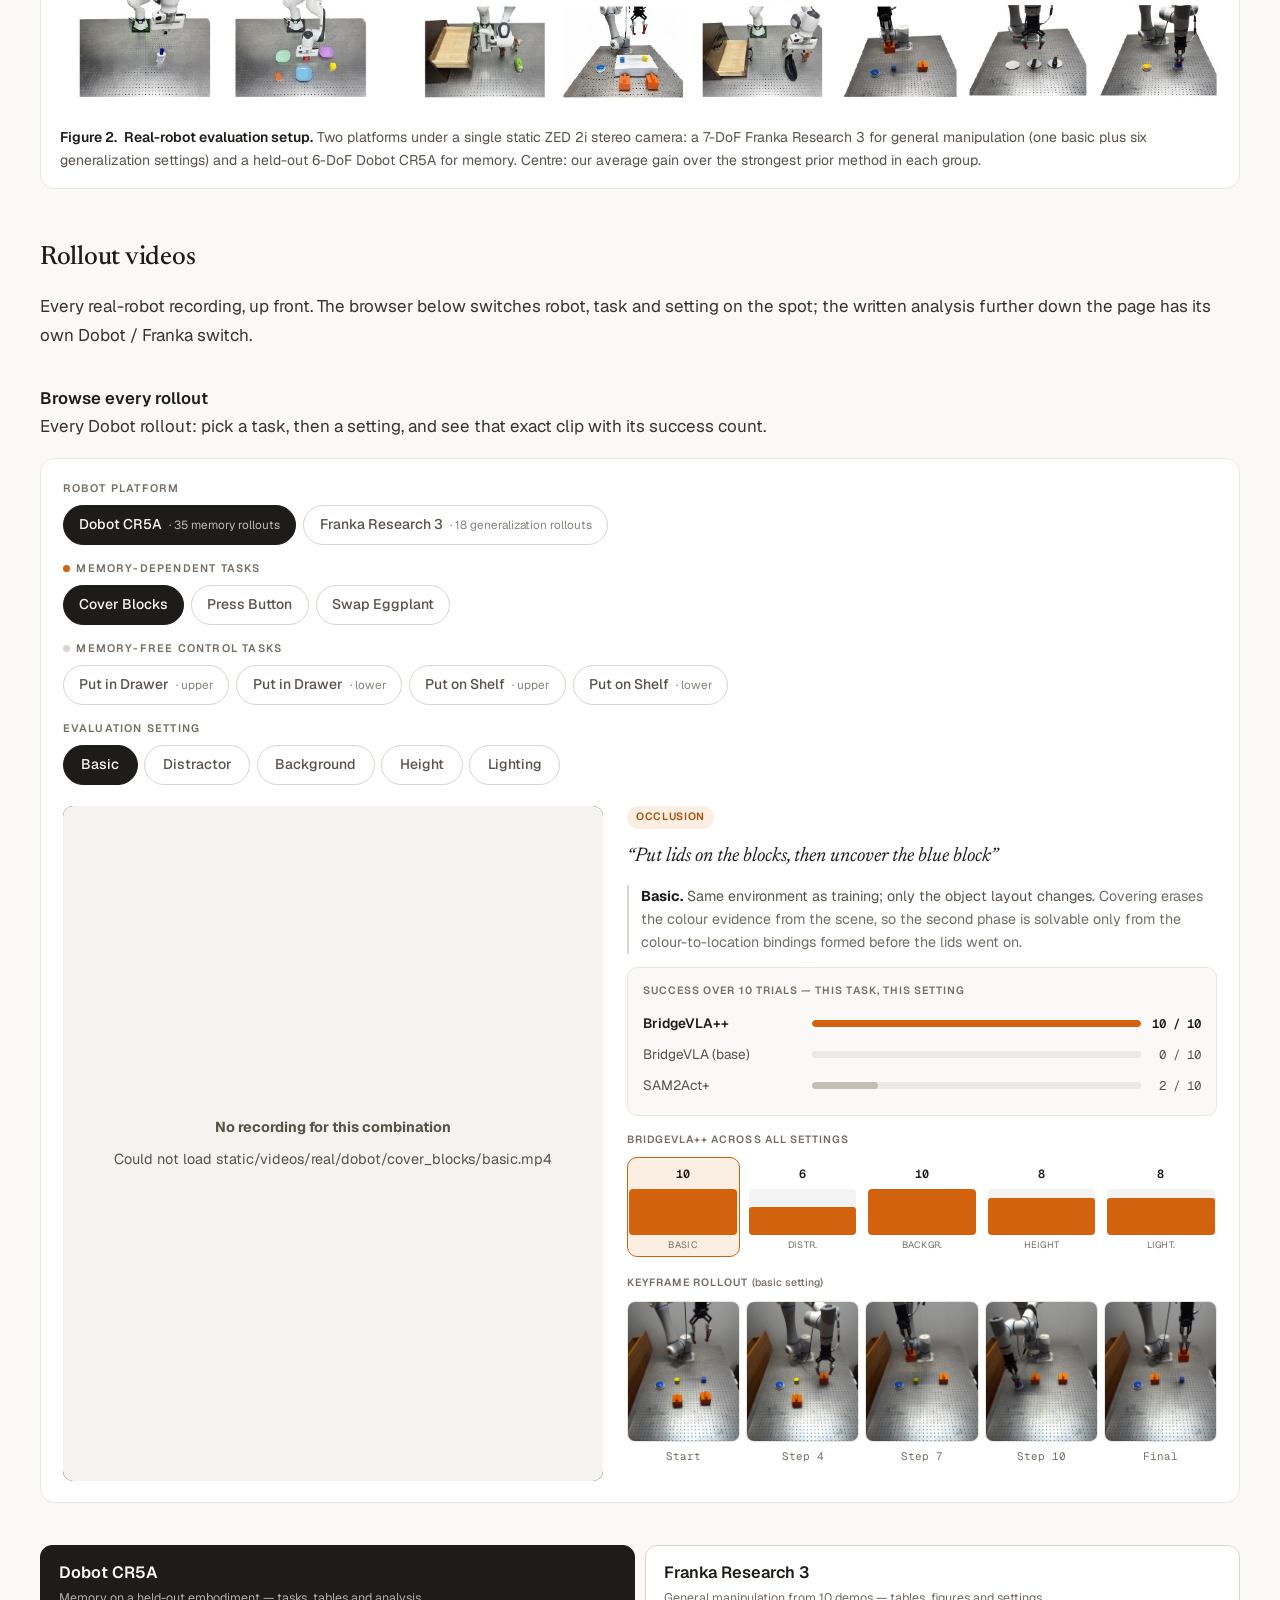
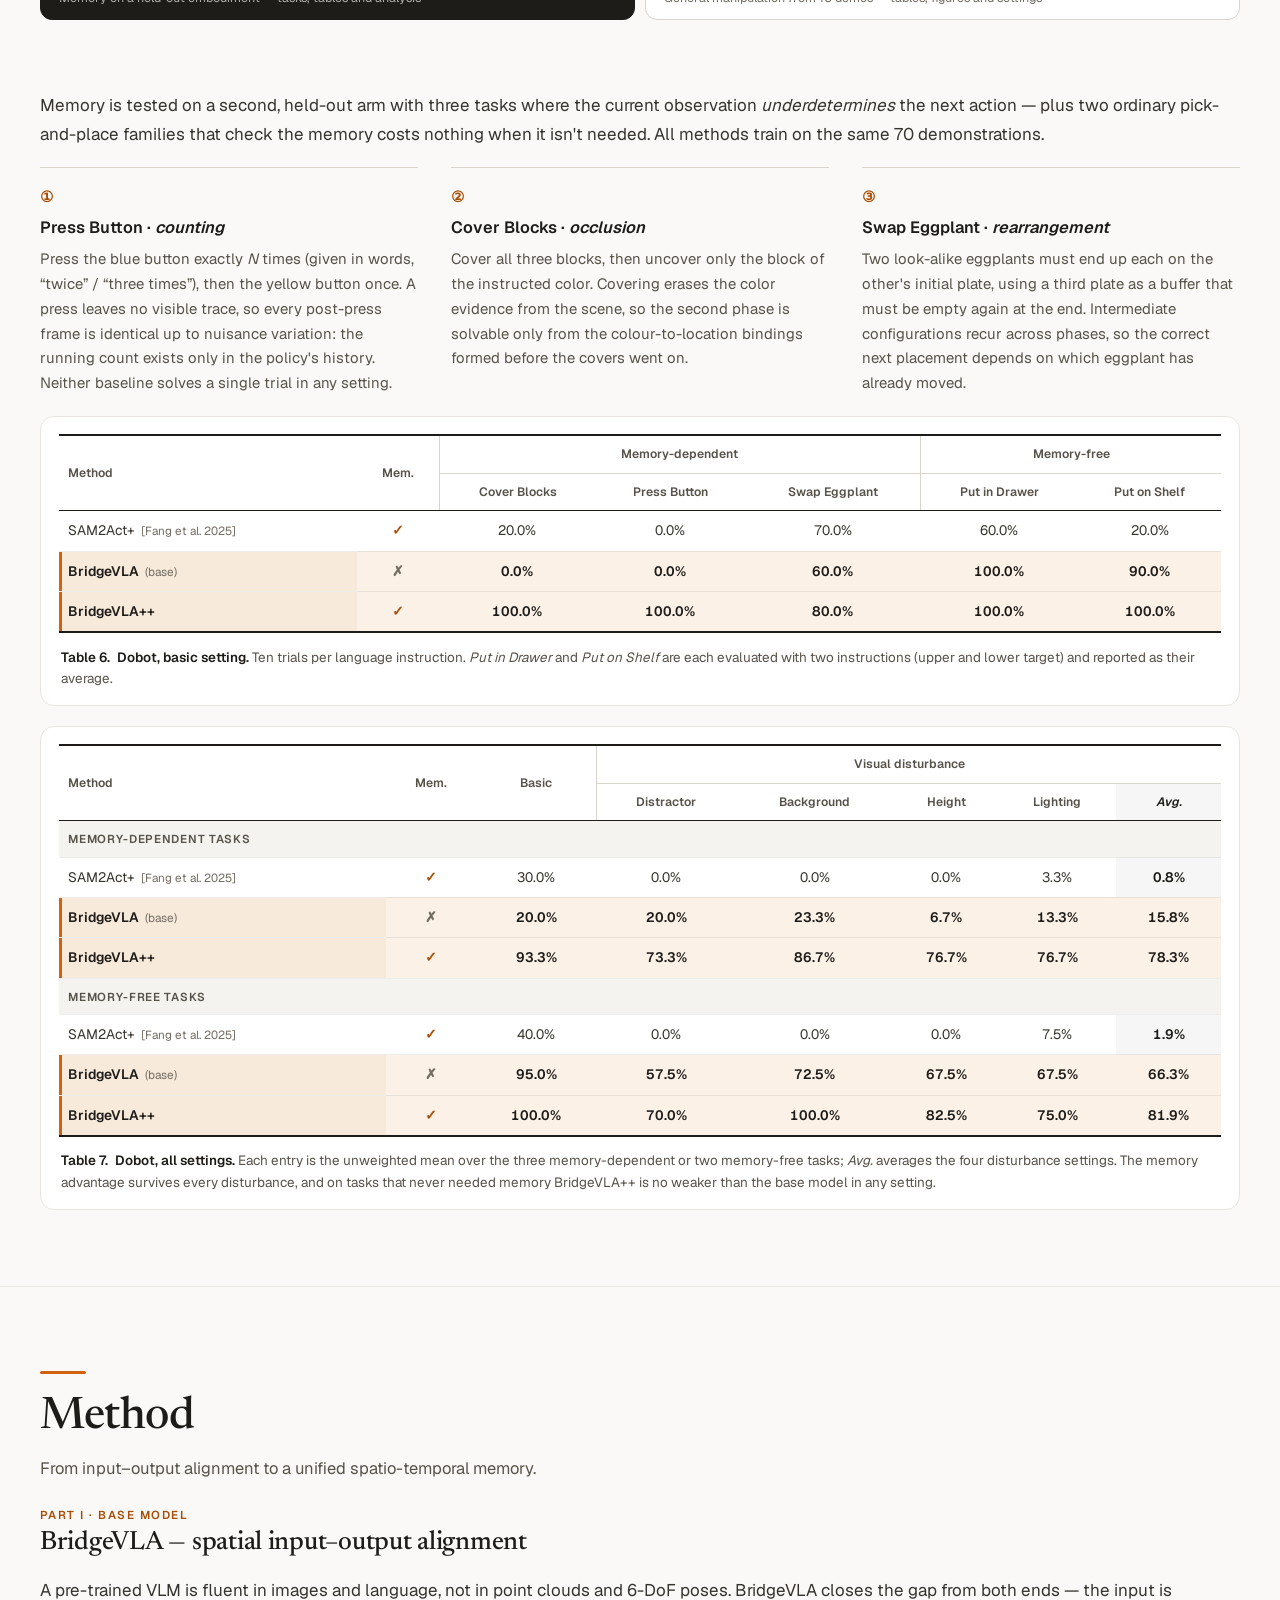
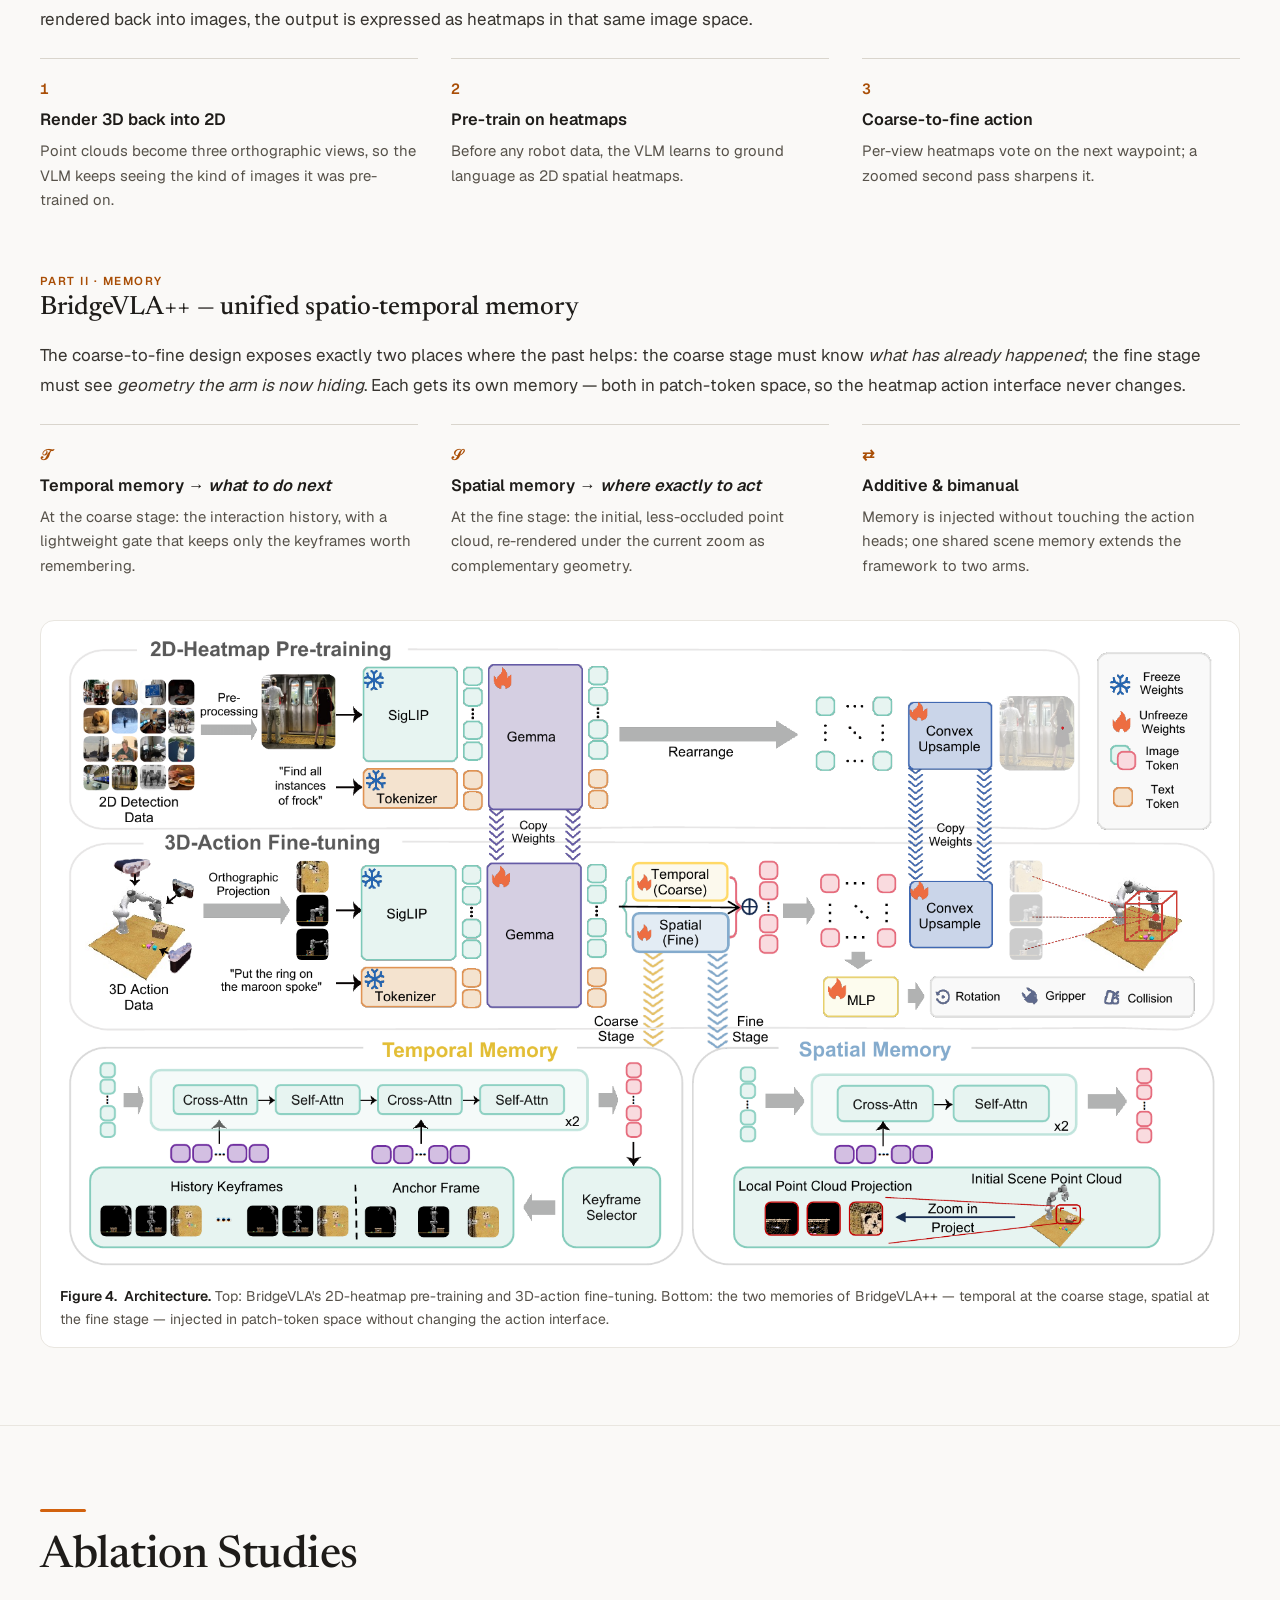
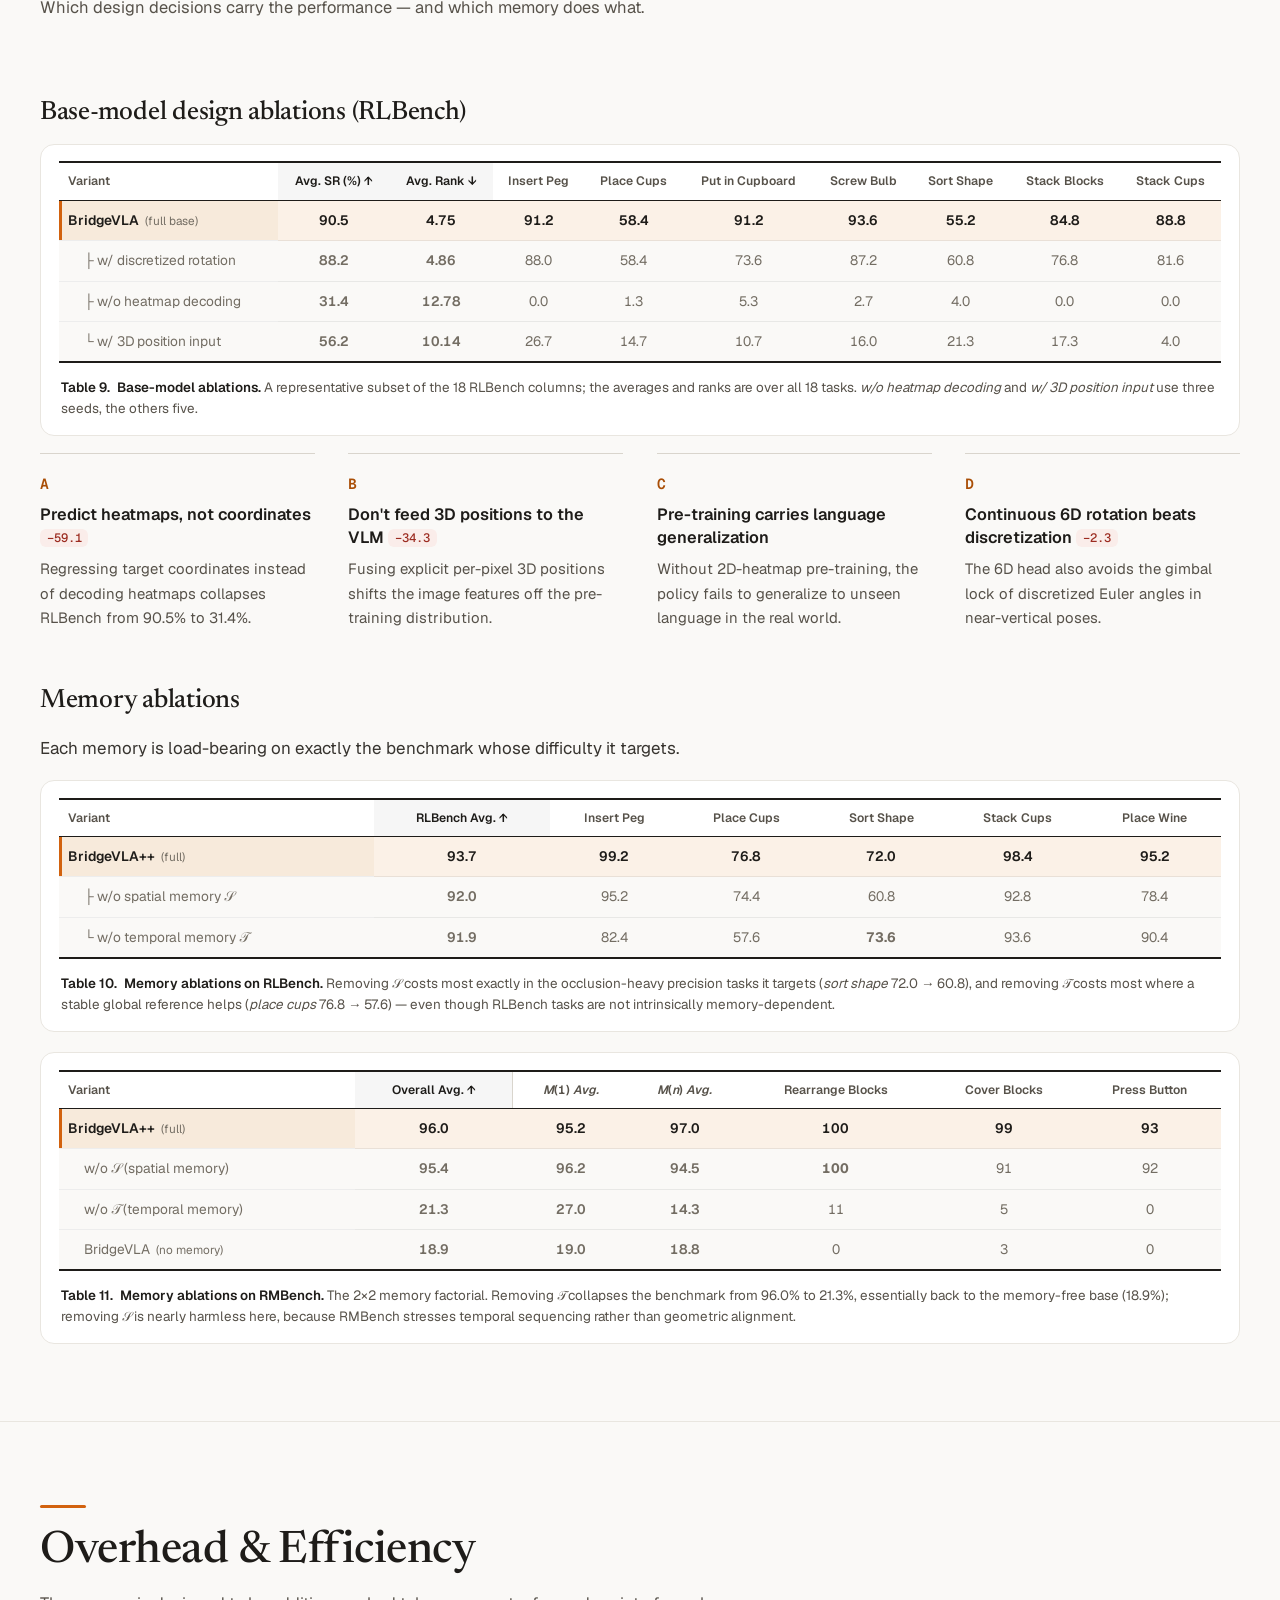
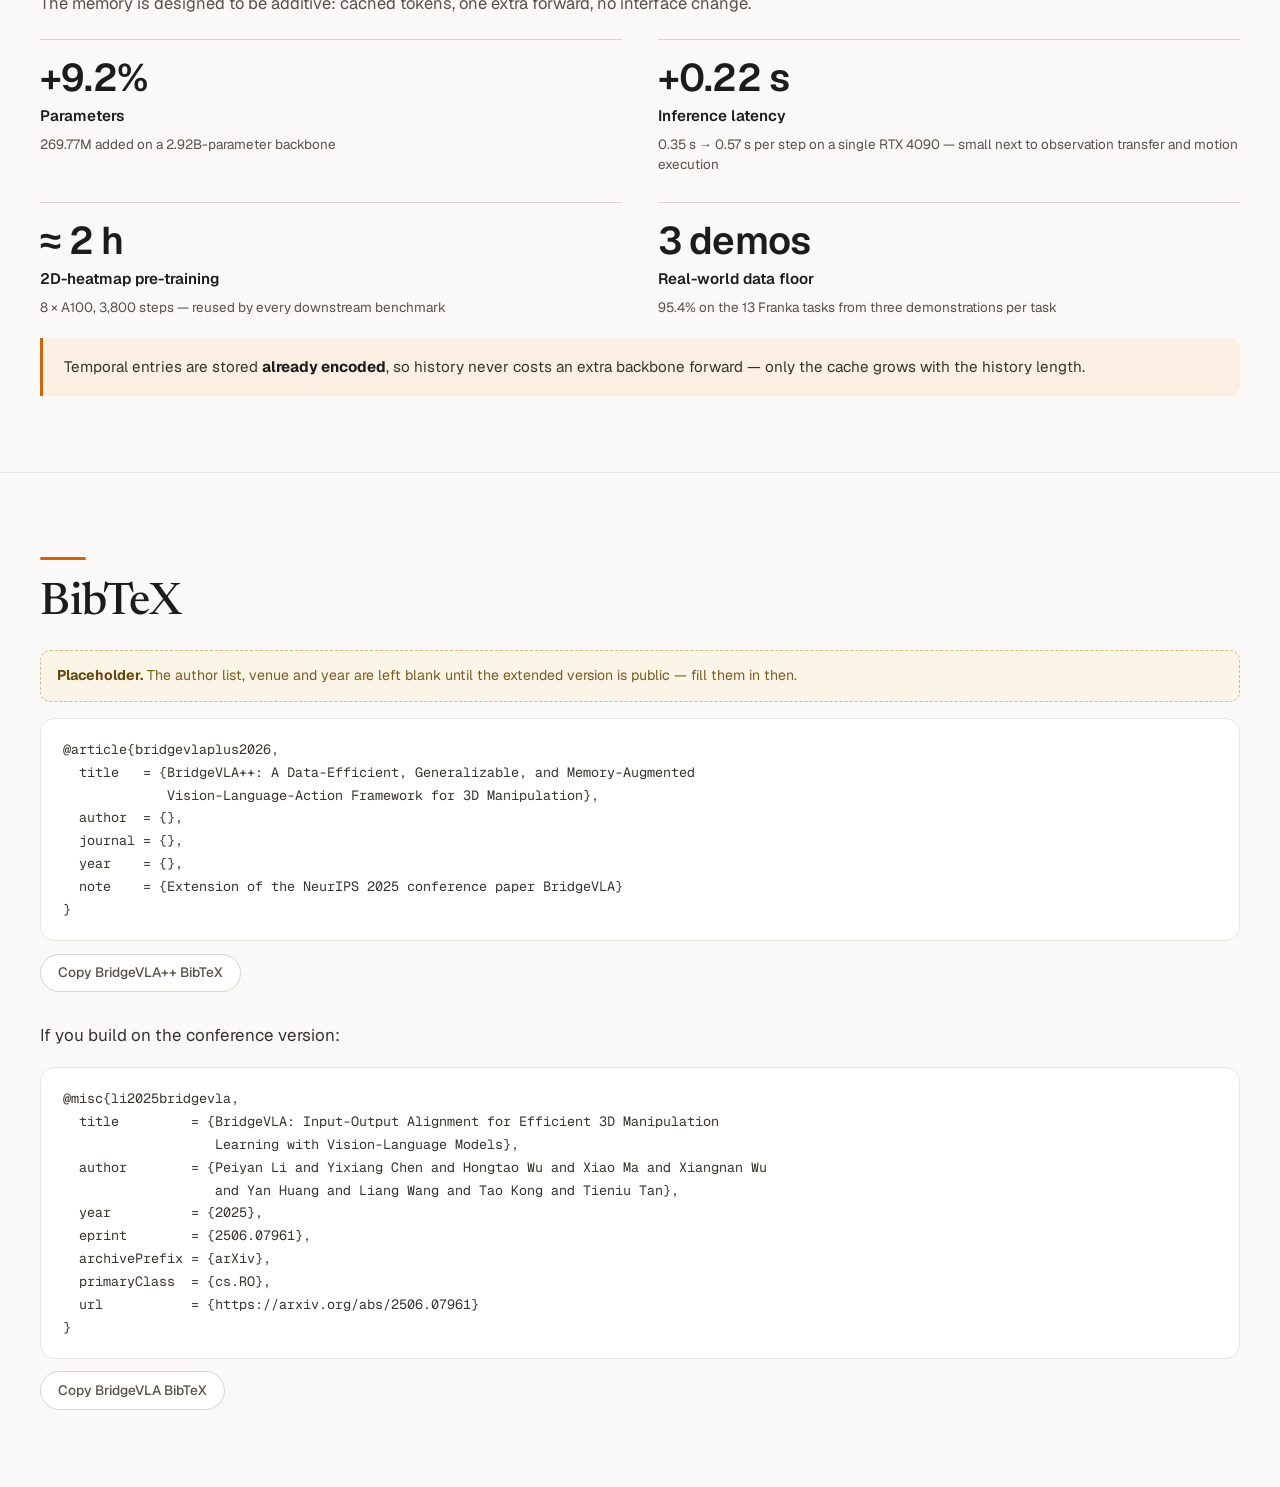
==== commit 4d354f04: "Serve the manuscript from the hero Paper PDF button Move bridgevla++.pdf to static/pdfs/bridgevla_pl" ====
--- a/index.html
+++ b/index.html
@@ -84,9 +84,10 @@
         <svg viewBox="0 0 24 24" aria-hidden="true"><path d="M4 4h16v2H4zm0 5h16v2H4zm0 5h10v2H4zm0 5h10v2H4z"/></svg>
         <span>arXiv &nbsp;(coming soon)</span>
       </a>
-      <a class="link-btn is-muted" href="#" aria-disabled="true" title="TODO: link the PDF">
+      <a class="link-btn" href="static/pdfs/bridgevla_plus.pdf" target="_blank" rel="noopener"
+         title="BridgeVLA++ paper (PDF, 35 MB)">
         <svg viewBox="0 0 24 24" aria-hidden="true"><path d="M6 2h9l5 5v15a1 1 0 0 1-1 1H6a1 1 0 0 1-1-1V3a1 1 0 0 1 1-1zm8 1.5V8h4.5L14 3.5zM8 13h8v1.6H8zm0 3.4h8V18H8z"/></svg>
-        <span>Paper PDF &nbsp;(coming soon)</span>
+        <span>Paper PDF</span>
       </a>
       <a class="link-btn is-muted" href="#" aria-disabled="true" title="TODO: link the code release">
         <svg viewBox="0 0 24 24" aria-hidden="true"><path d="M12 .5A11.5 11.5 0 0 0 .5 12a11.5 11.5 0 0 0 7.86 10.92c.58.1.79-.25.79-.56v-2c-3.2.7-3.88-1.37-3.88-1.37-.53-1.35-1.29-1.71-1.29-1.71-1.06-.72.08-.71.08-.71 1.17.08 1.79 1.2 1.79 1.2 1.04 1.79 2.73 1.27 3.4.97.1-.76.41-1.27.74-1.56-2.56-.29-5.25-1.28-5.25-5.7 0-1.26.45-2.29 1.19-3.1-.12-.29-.52-1.46.11-3.05 0 0 .97-.31 3.18 1.18a11 11 0 0 1 5.79 0c2.2-1.49 3.17-1.18 3.17-1.18.63 1.59.23 2.76.12 3.05.74.81 1.19 1.84 1.19 3.1 0 4.43-2.7 5.4-5.27 5.69.42.36.8 1.08.8 2.18v3.23c0 .31.21.67.8.56A11.5 11.5 0 0 0 23.5 12 11.5 11.5 0 0 0 12 .5z"/></svg>
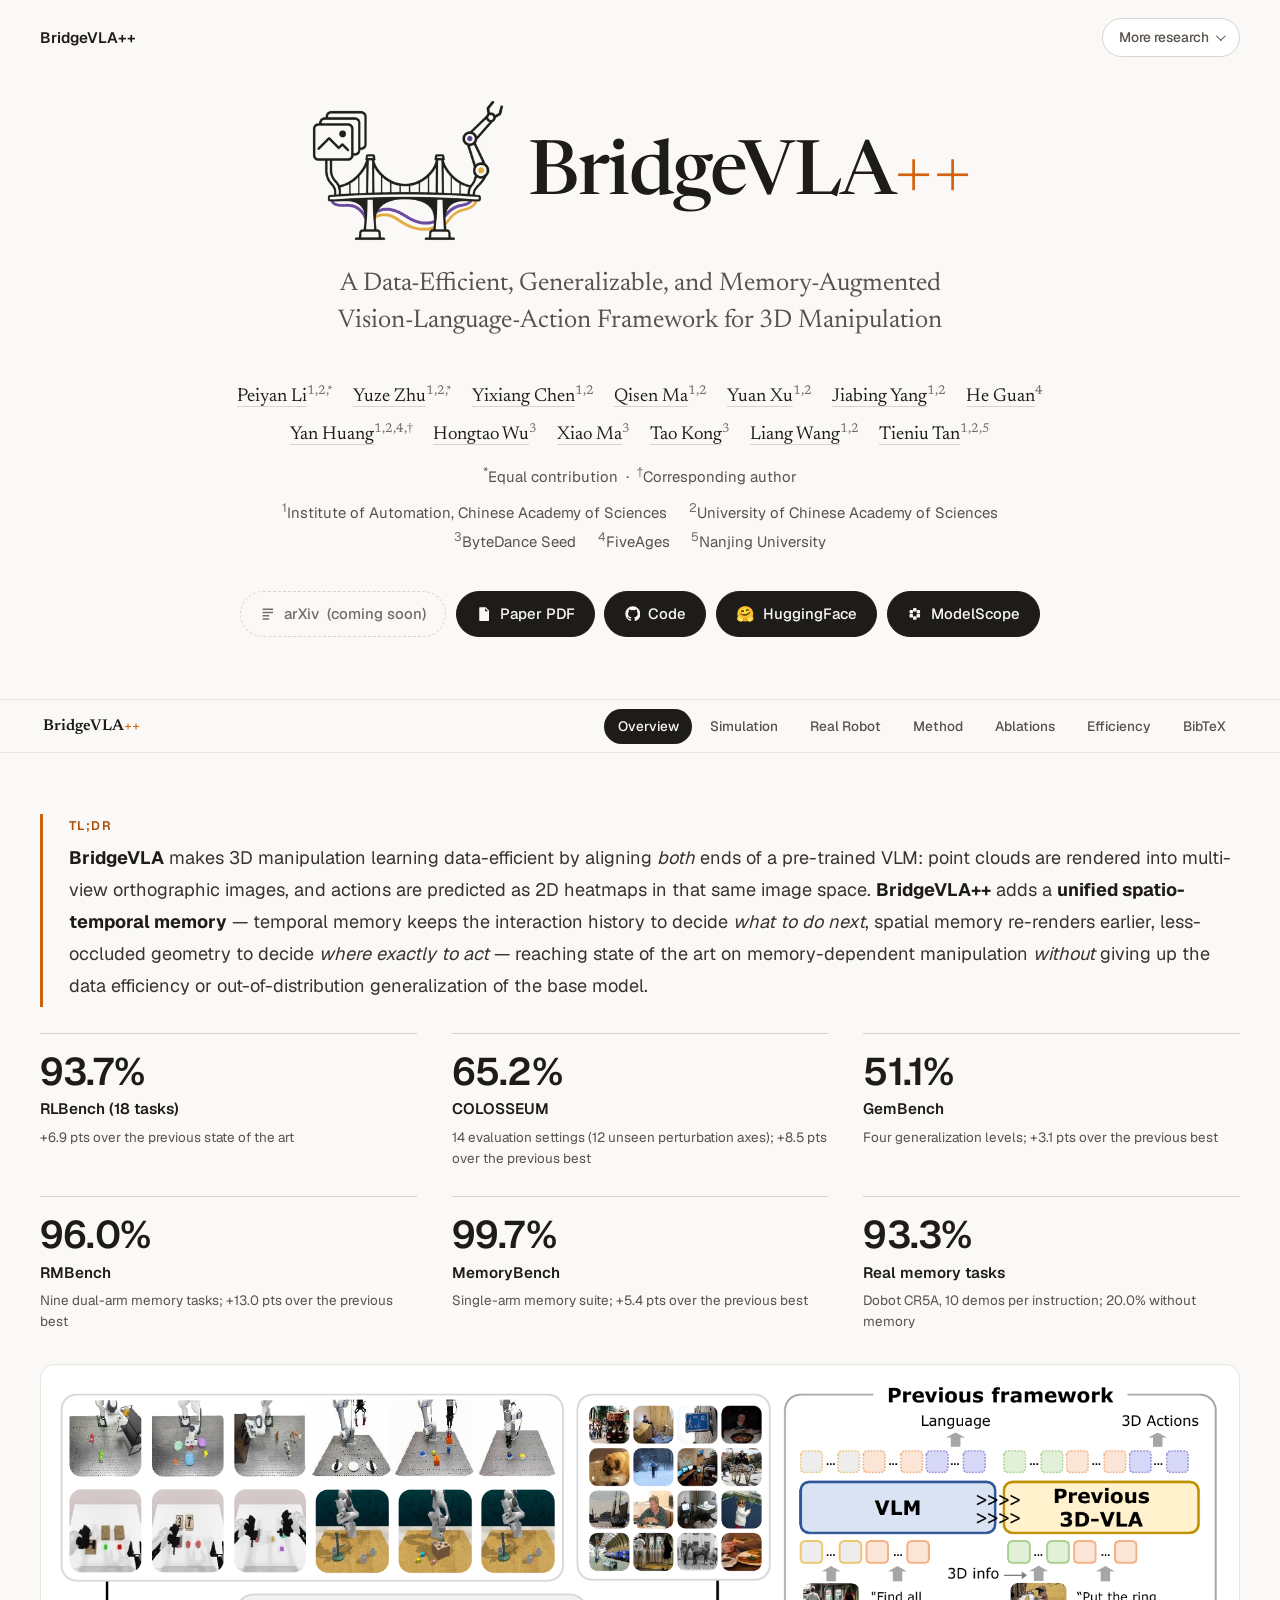
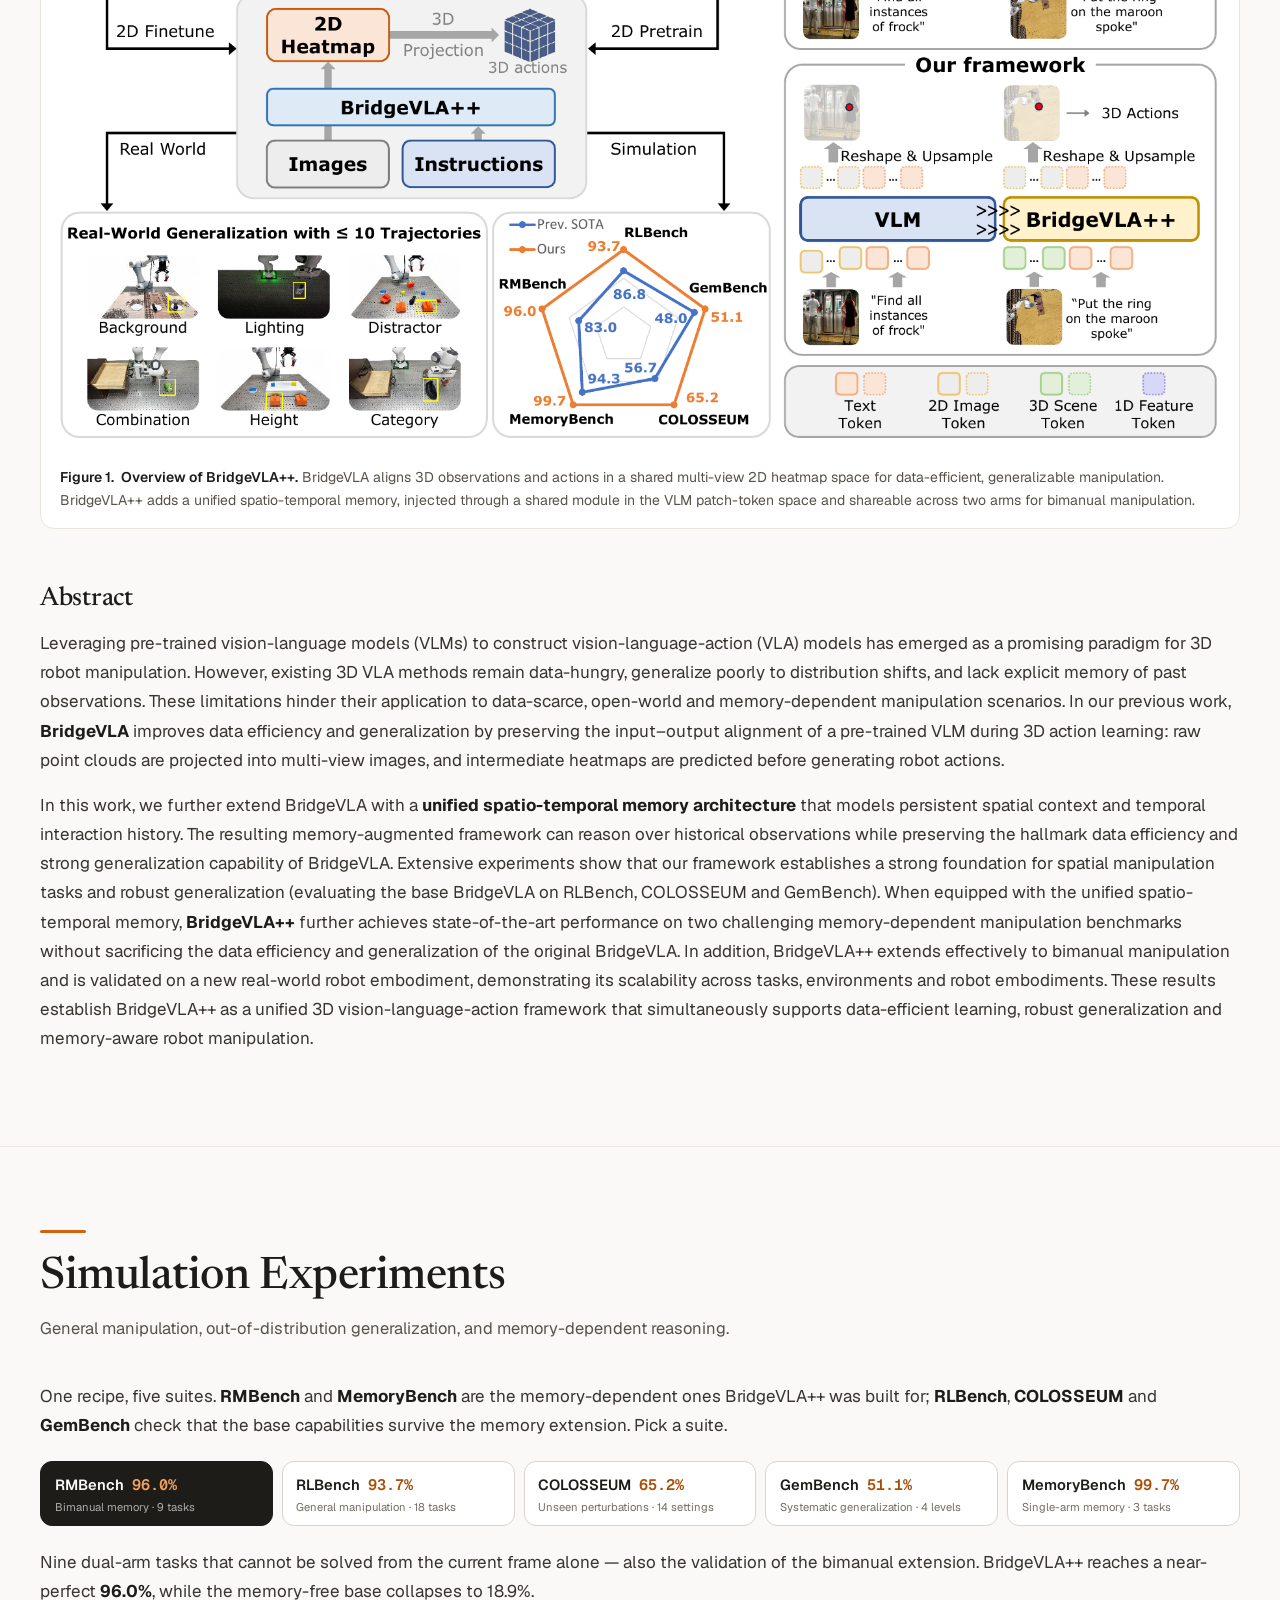
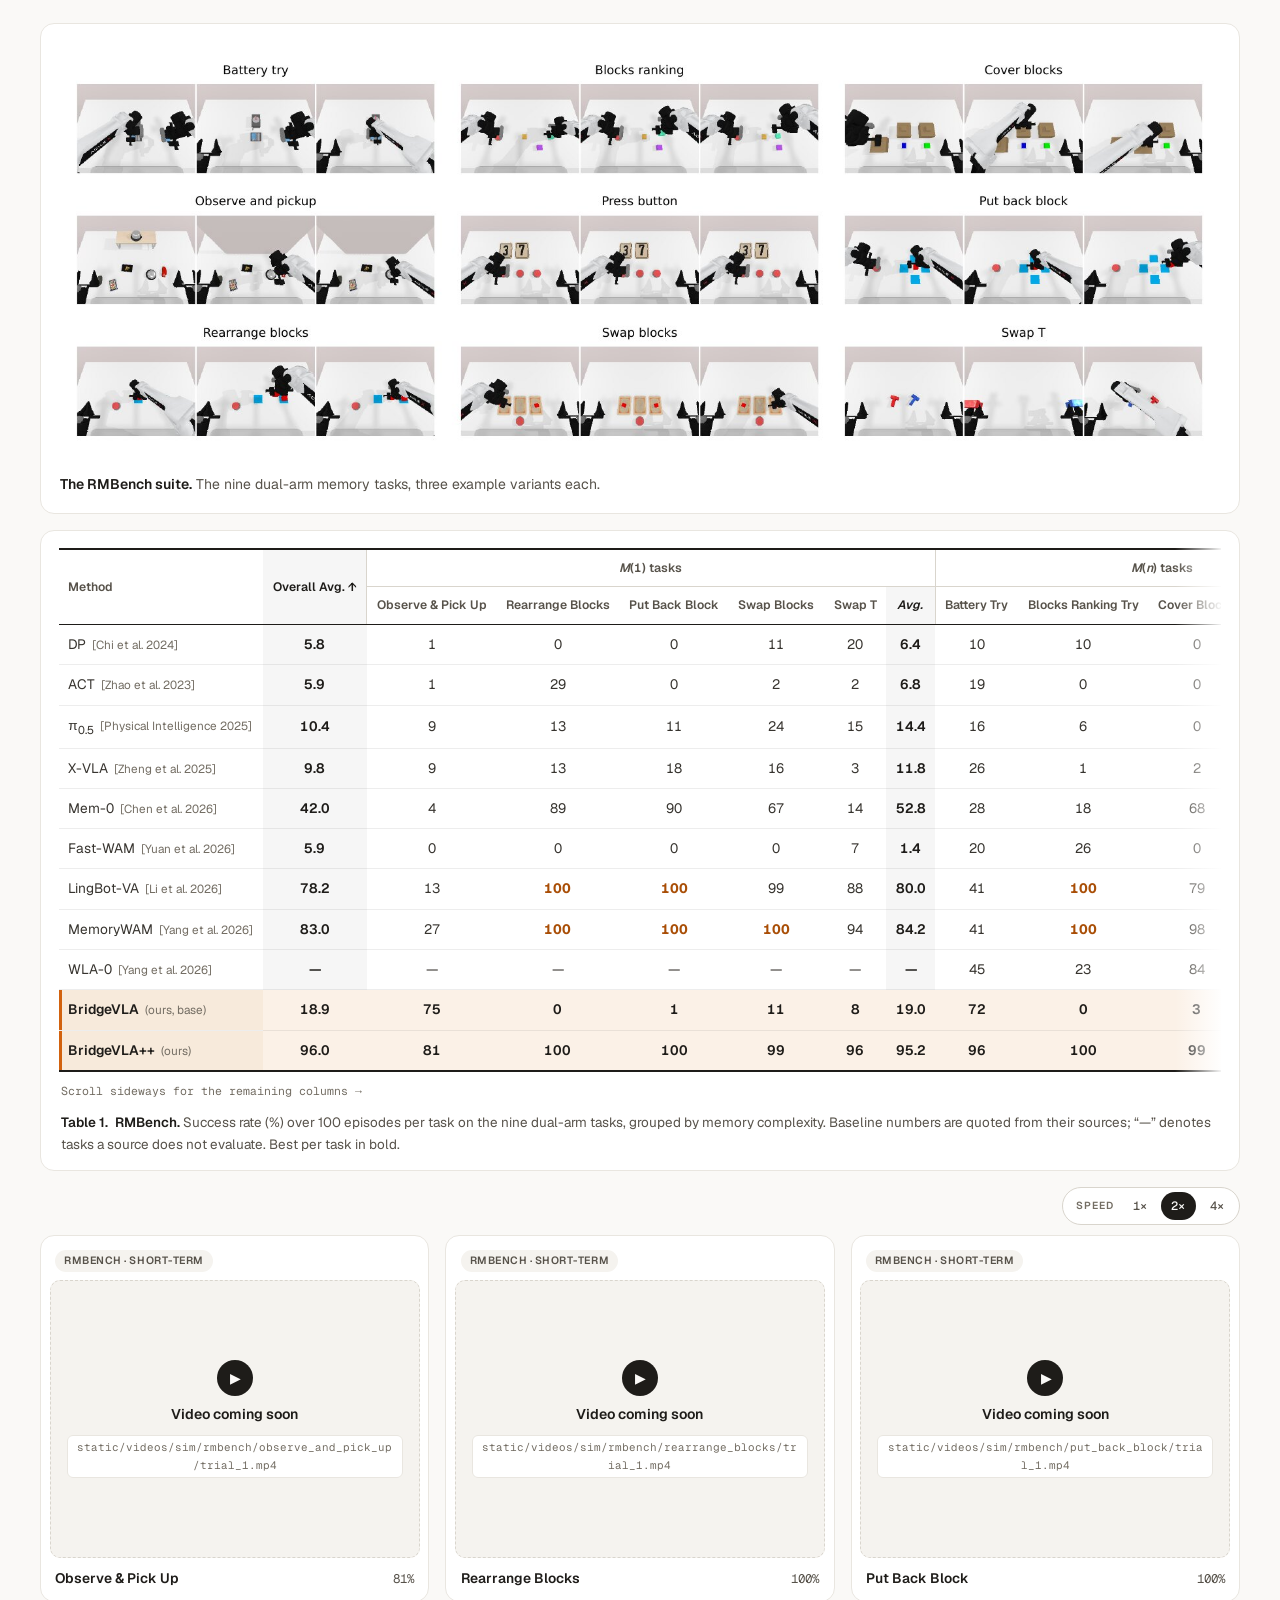
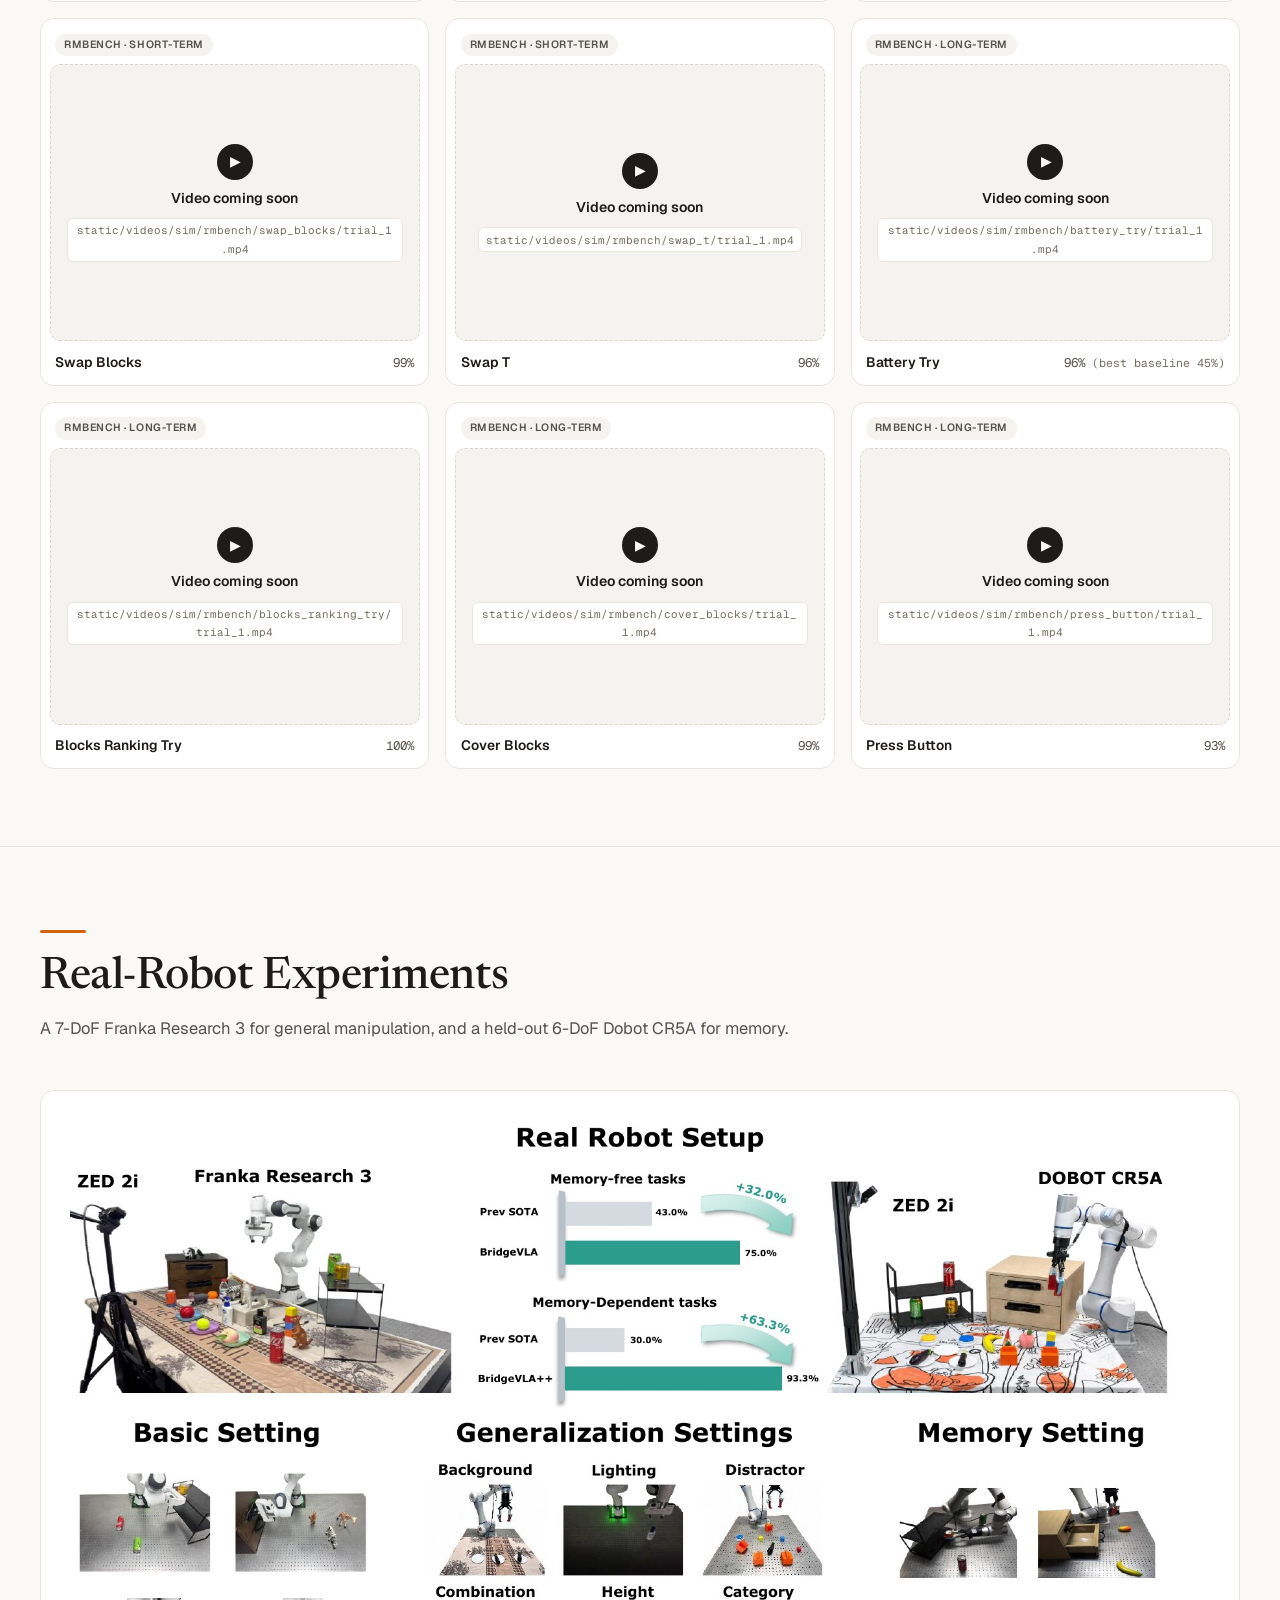
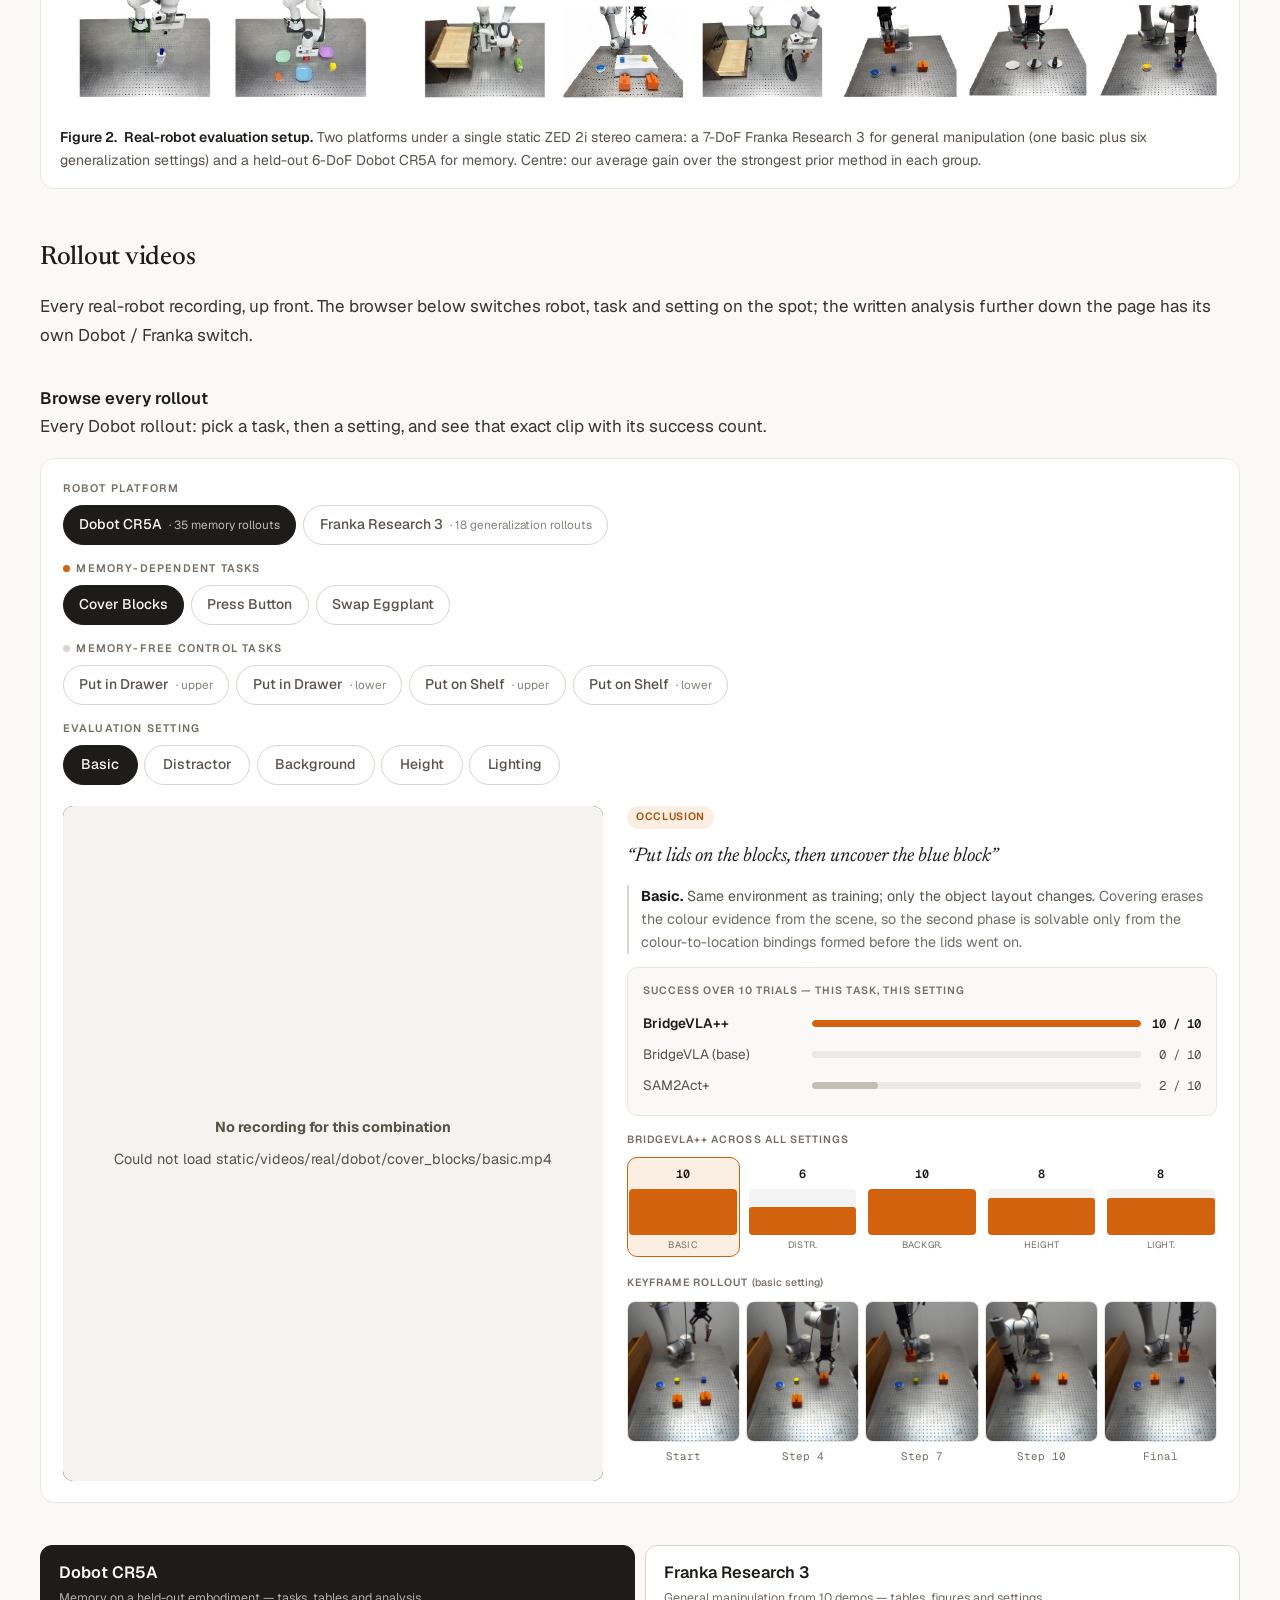
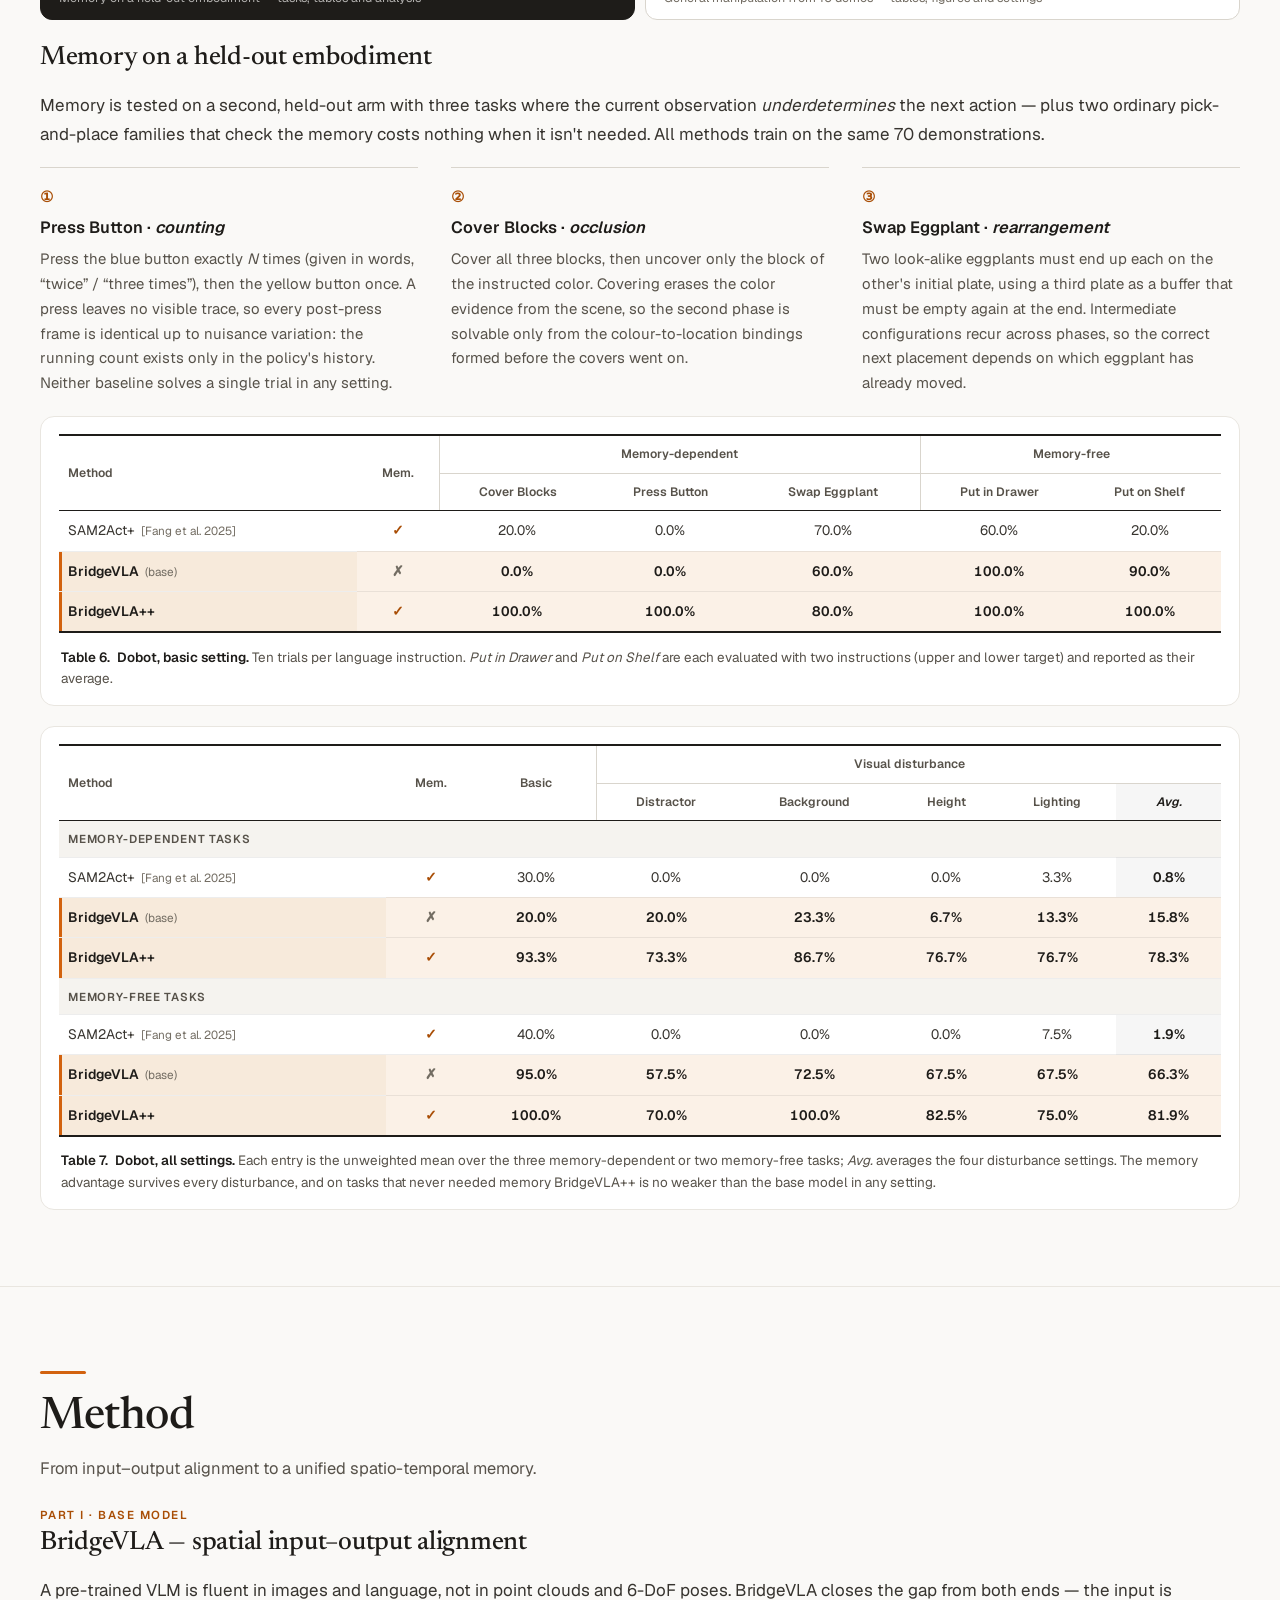
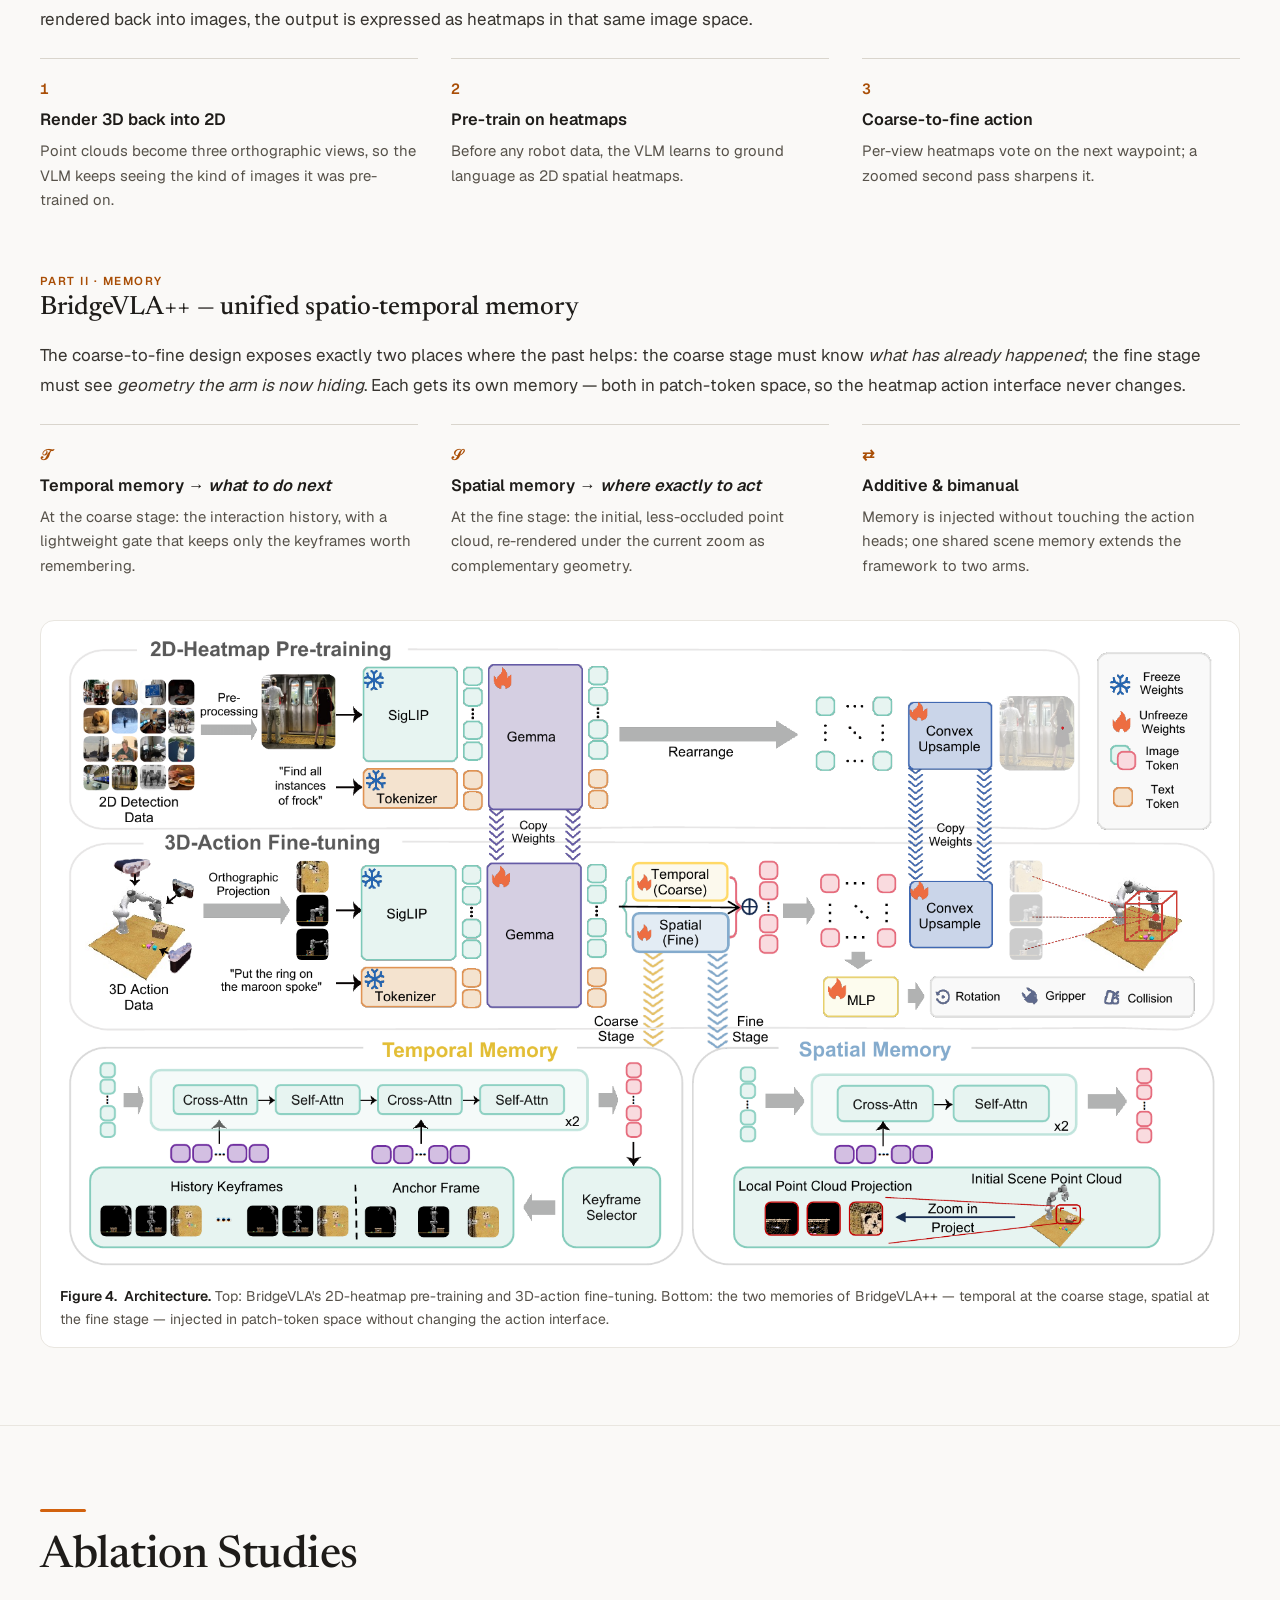
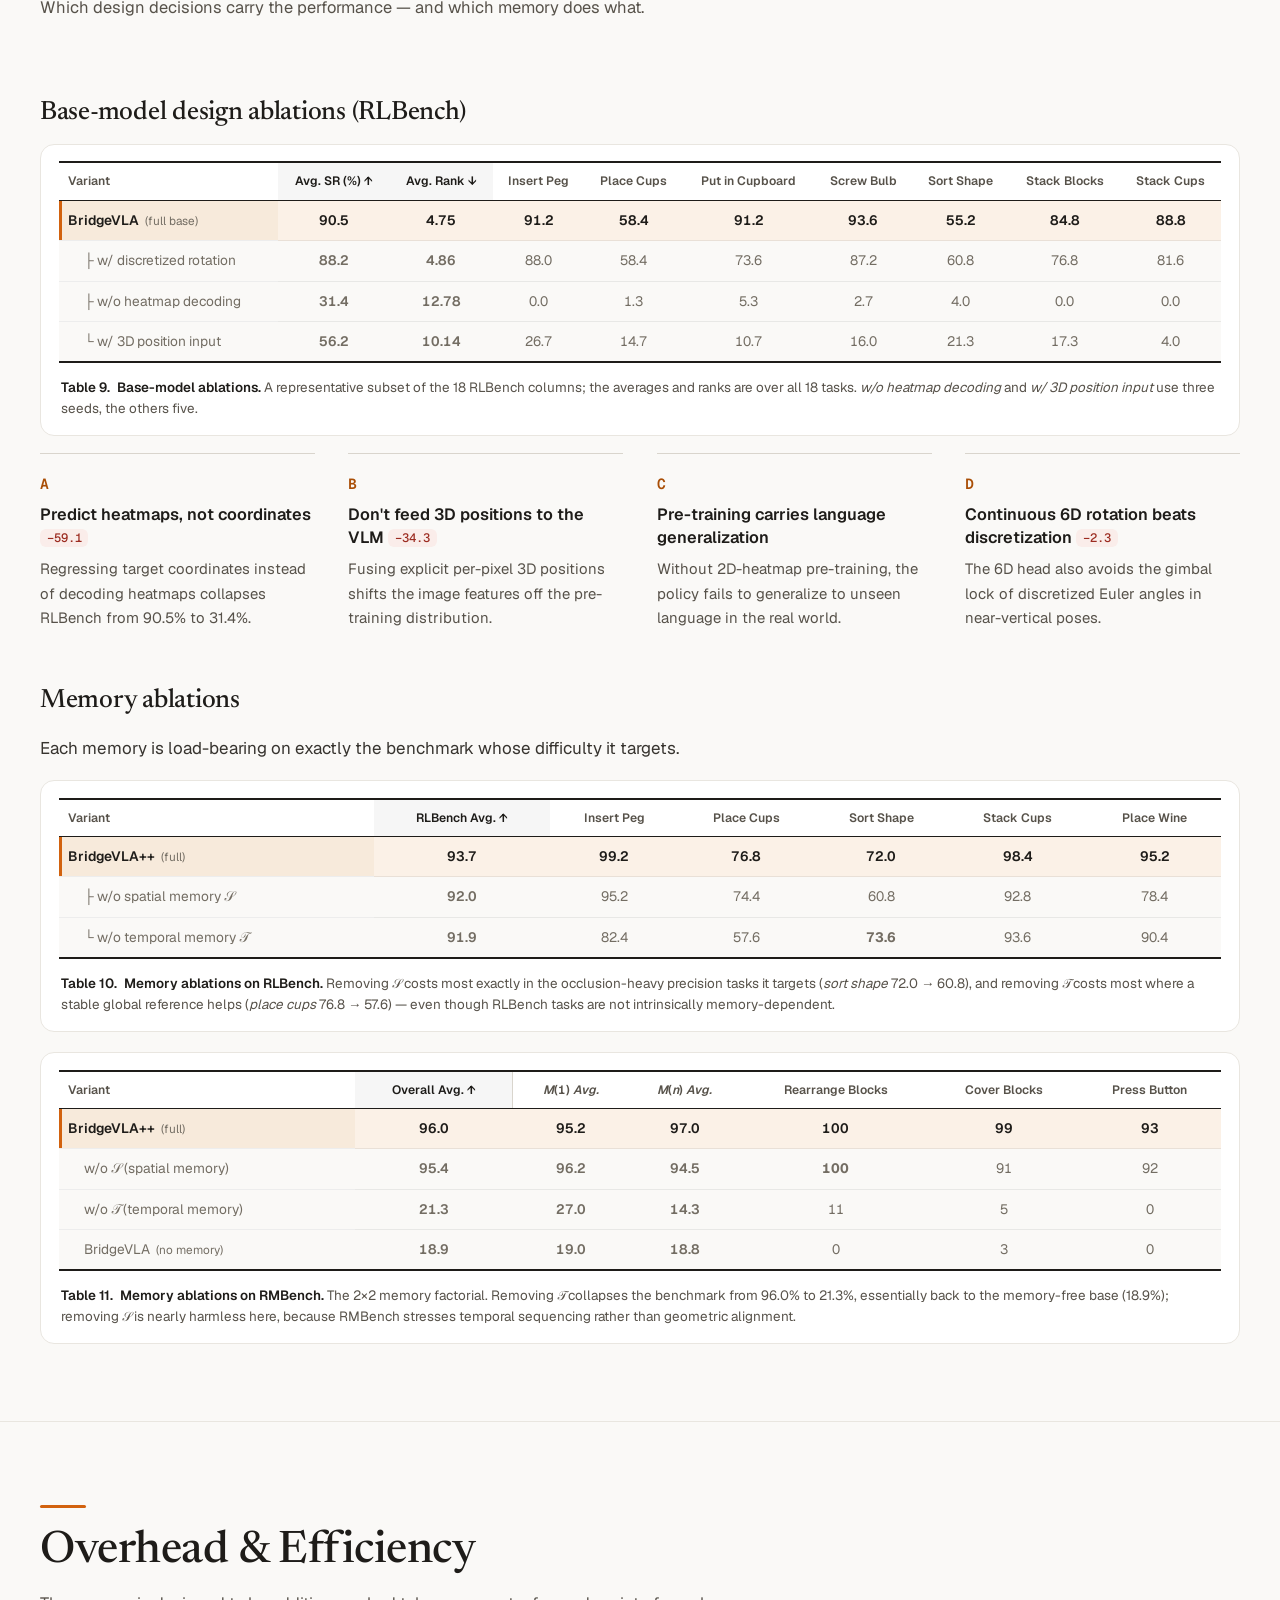
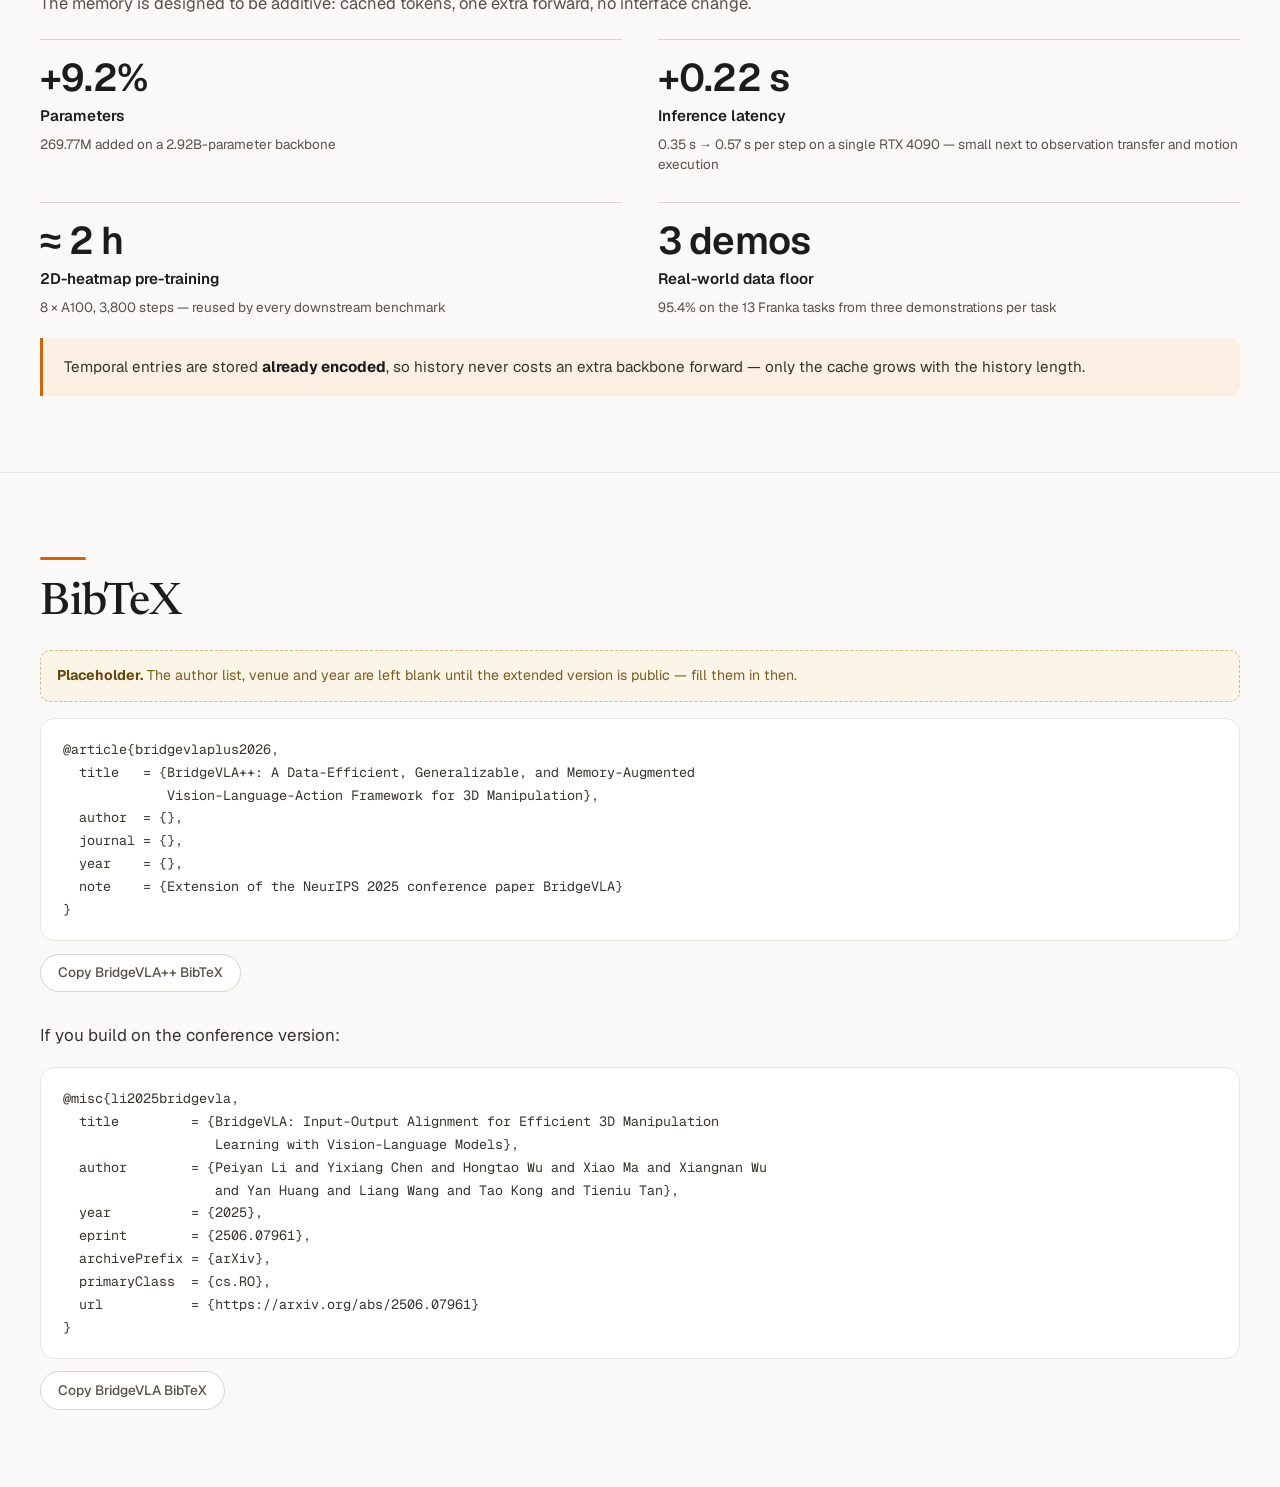
==== commit 0534ff17: "Point the Code button at github.com/BridgeVLA/BridgeVLA Activates the previously muted button; only " ====
--- a/index.html
+++ b/index.html
@@ -89,9 +89,10 @@
         <svg viewBox="0 0 24 24" aria-hidden="true"><path d="M6 2h9l5 5v15a1 1 0 0 1-1 1H6a1 1 0 0 1-1-1V3a1 1 0 0 1 1-1zm8 1.5V8h4.5L14 3.5zM8 13h8v1.6H8zm0 3.4h8V18H8z"/></svg>
         <span>Paper PDF</span>
       </a>
-      <a class="link-btn is-muted" href="#" aria-disabled="true" title="TODO: link the code release">
+      <a class="link-btn" href="https://github.com/BridgeVLA/BridgeVLA" target="_blank" rel="noopener"
+         title="Code on GitHub">
         <svg viewBox="0 0 24 24" aria-hidden="true"><path d="M12 .5A11.5 11.5 0 0 0 .5 12a11.5 11.5 0 0 0 7.86 10.92c.58.1.79-.25.79-.56v-2c-3.2.7-3.88-1.37-3.88-1.37-.53-1.35-1.29-1.71-1.29-1.71-1.06-.72.08-.71.08-.71 1.17.08 1.79 1.2 1.79 1.2 1.04 1.79 2.73 1.27 3.4.97.1-.76.41-1.27.74-1.56-2.56-.29-5.25-1.28-5.25-5.7 0-1.26.45-2.29 1.19-3.1-.12-.29-.52-1.46.11-3.05 0 0 .97-.31 3.18 1.18a11 11 0 0 1 5.79 0c2.2-1.49 3.17-1.18 3.17-1.18.63 1.59.23 2.76.12 3.05.74.81 1.19 1.84 1.19 3.1 0 4.43-2.7 5.4-5.27 5.69.42.36.8 1.08.8 2.18v3.23c0 .31.21.67.8.56A11.5 11.5 0 0 0 23.5 12 11.5 11.5 0 0 0 12 .5z"/></svg>
-        <span>Code &nbsp;(coming soon)</span>
+        <span>Code</span>
       </a>
       <a class="link-btn" href="https://huggingface.co/datasets/LPY/BridgeVLA" target="_blank" rel="noopener"
          title="Models &amp; data on HuggingFace">
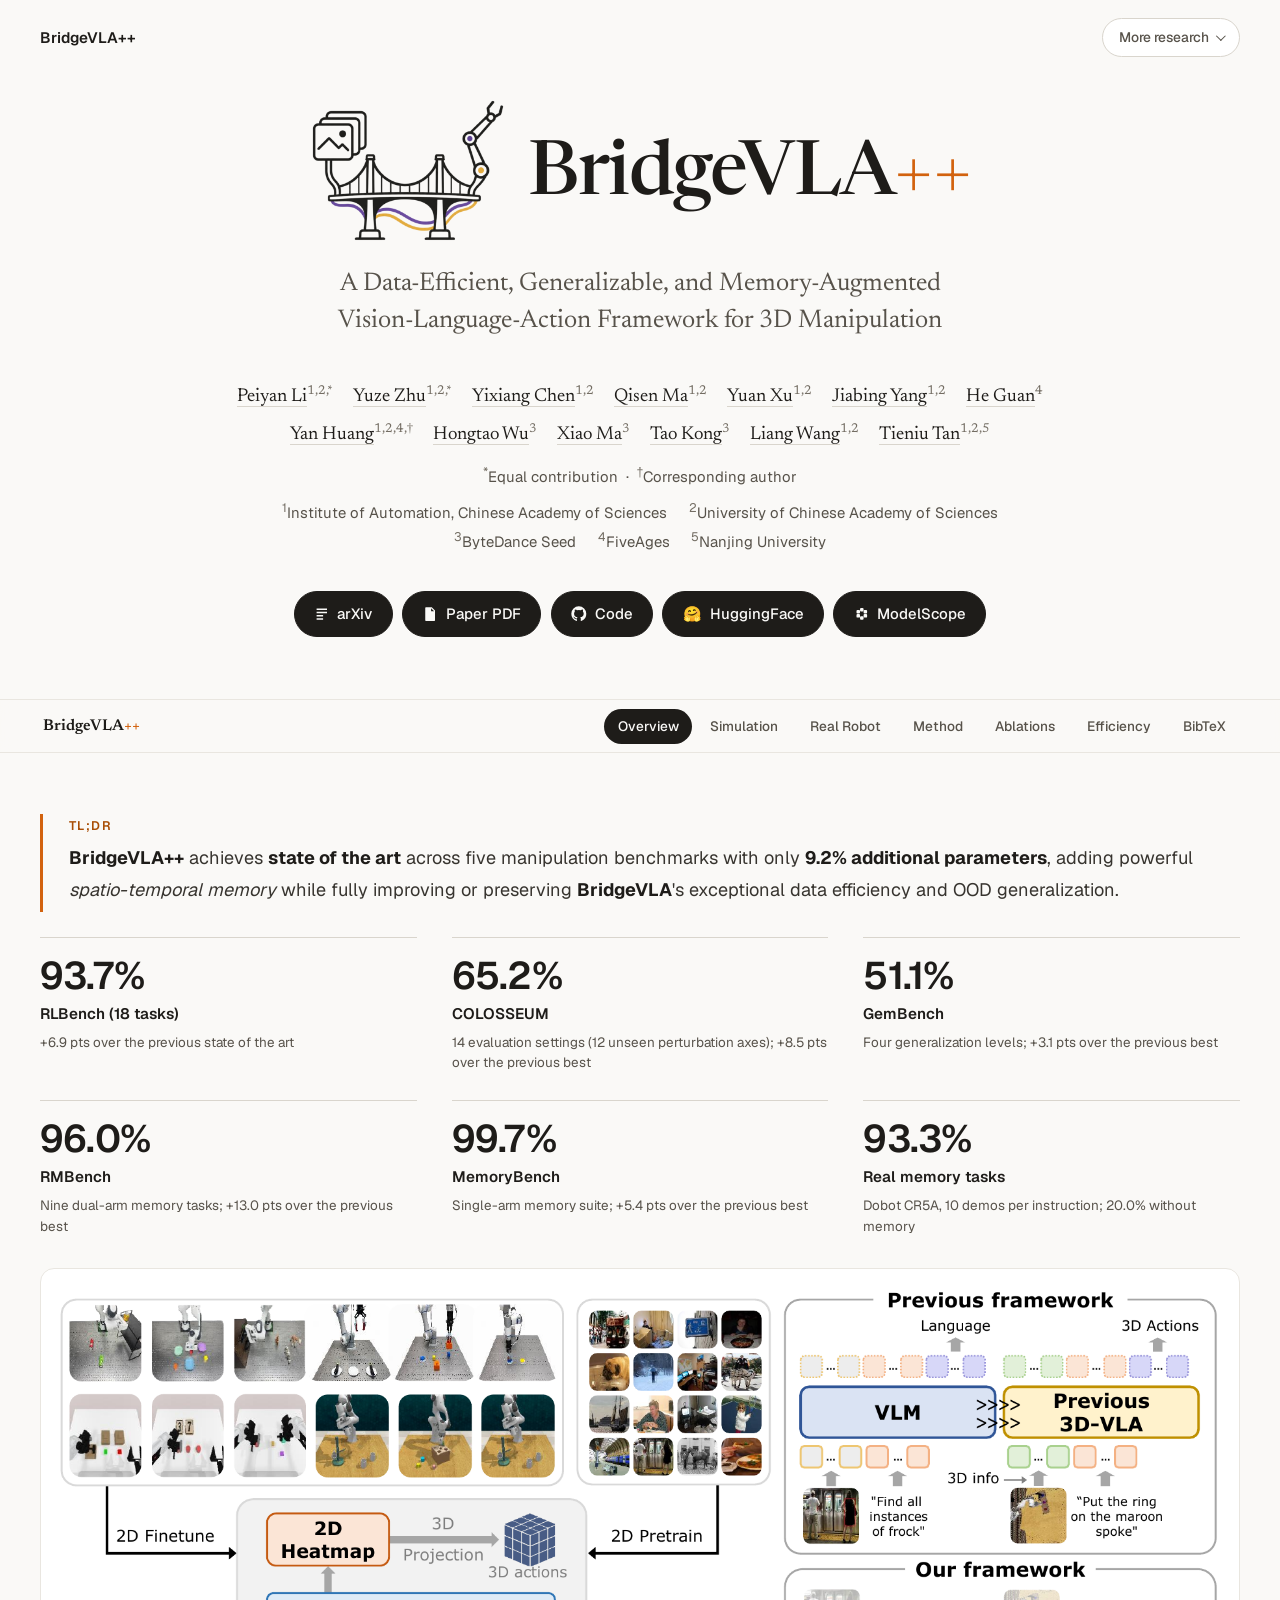
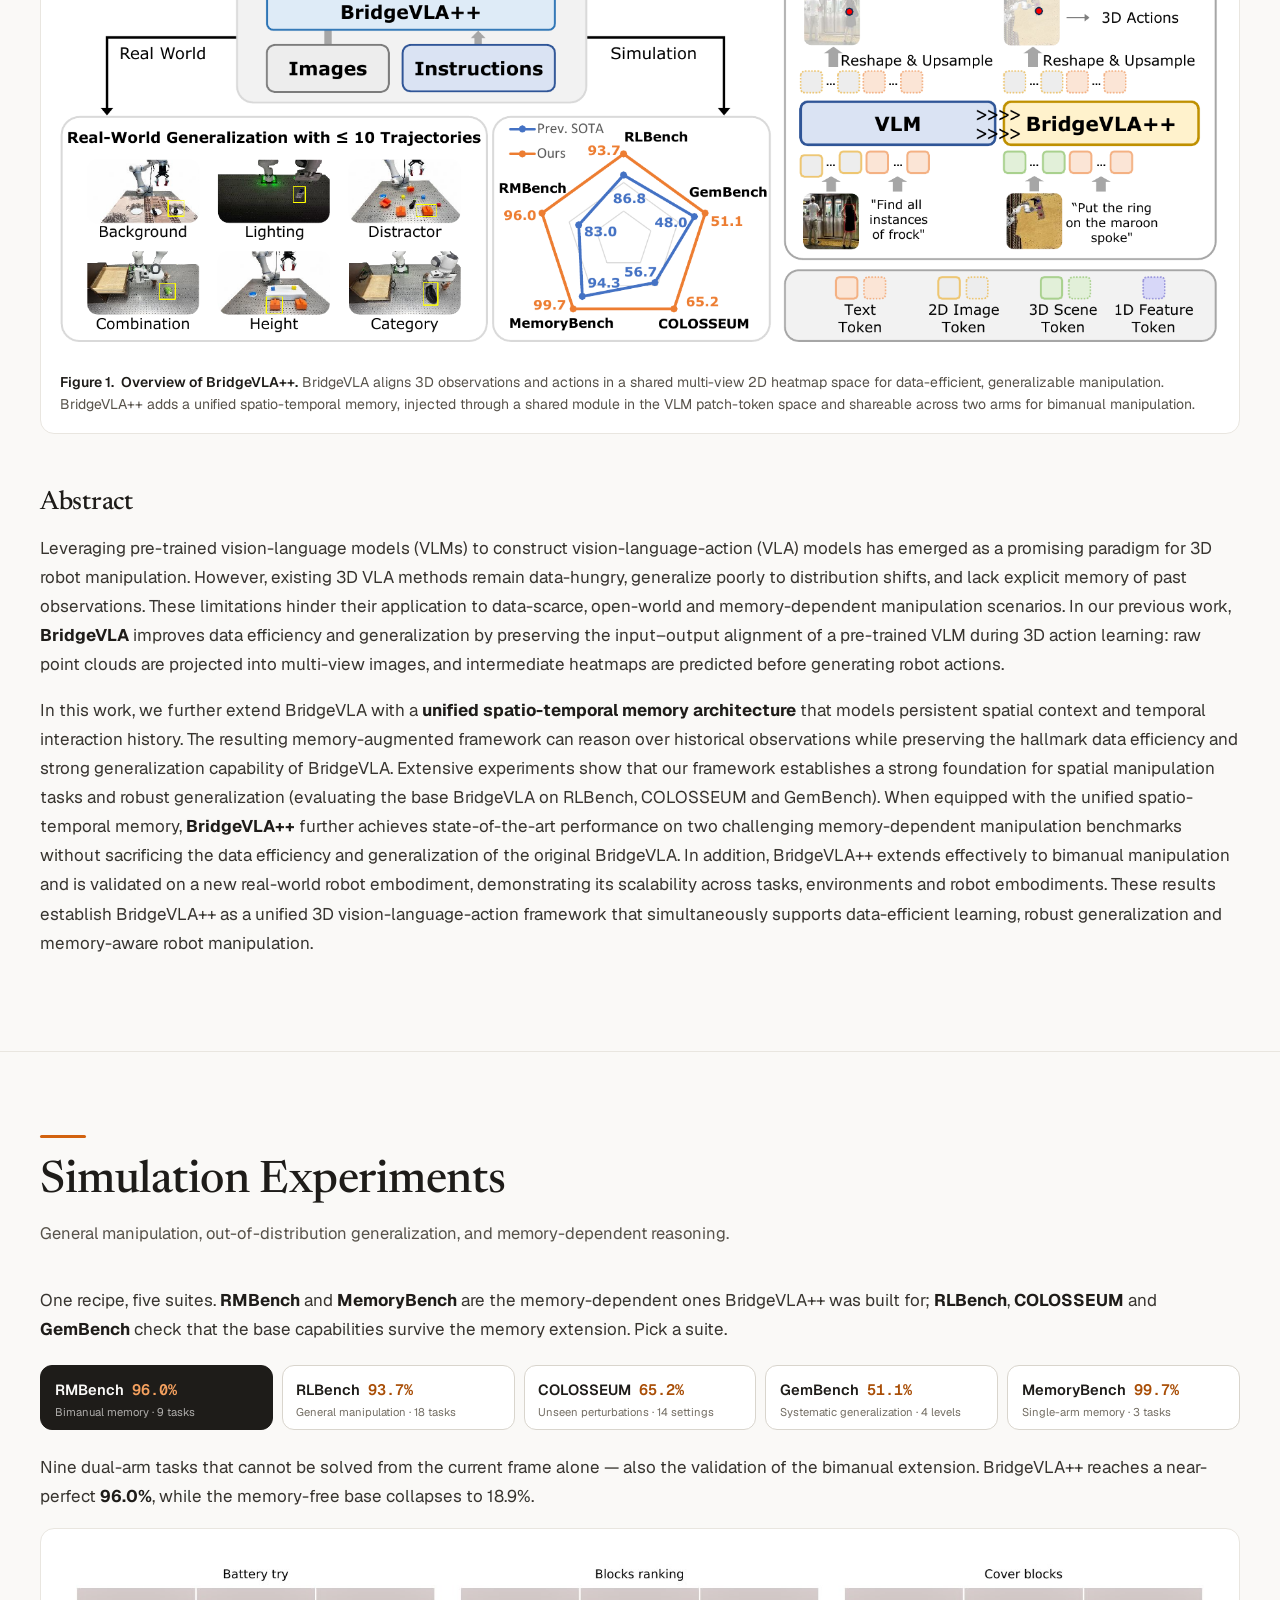
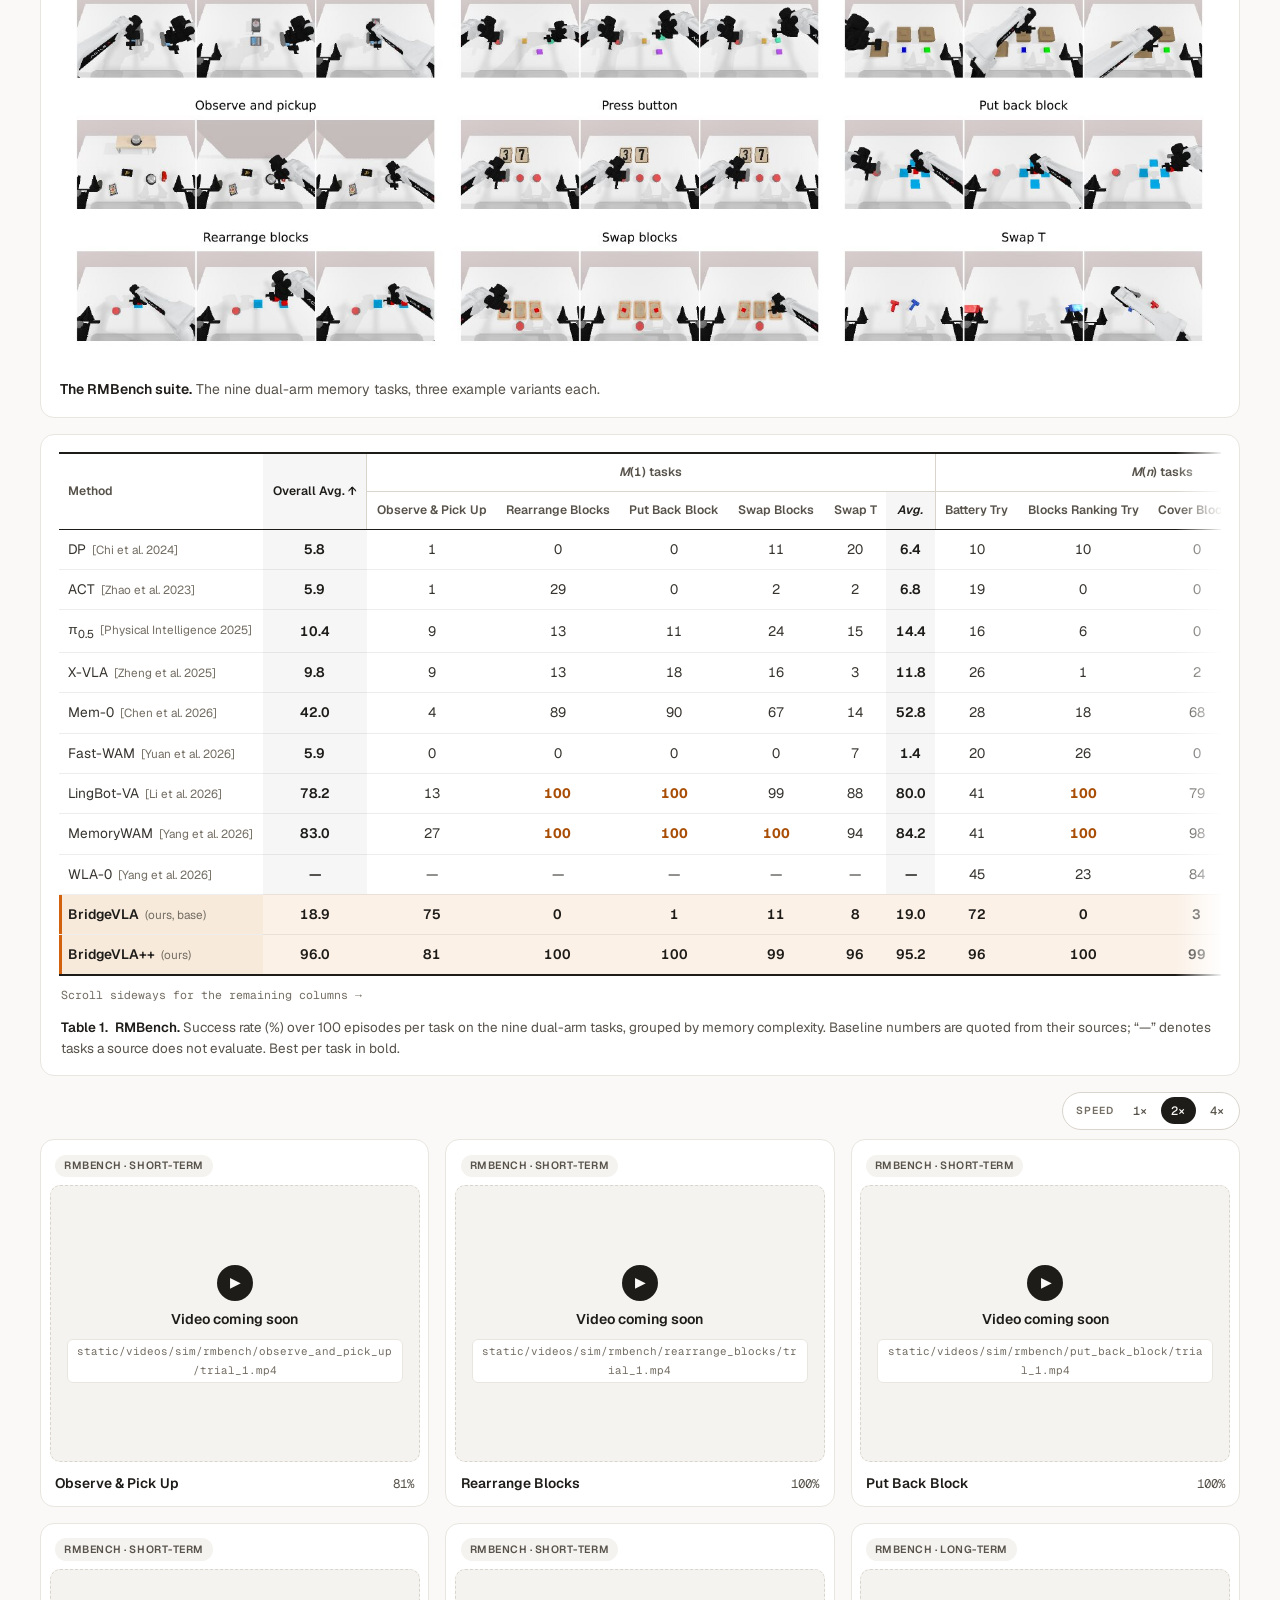
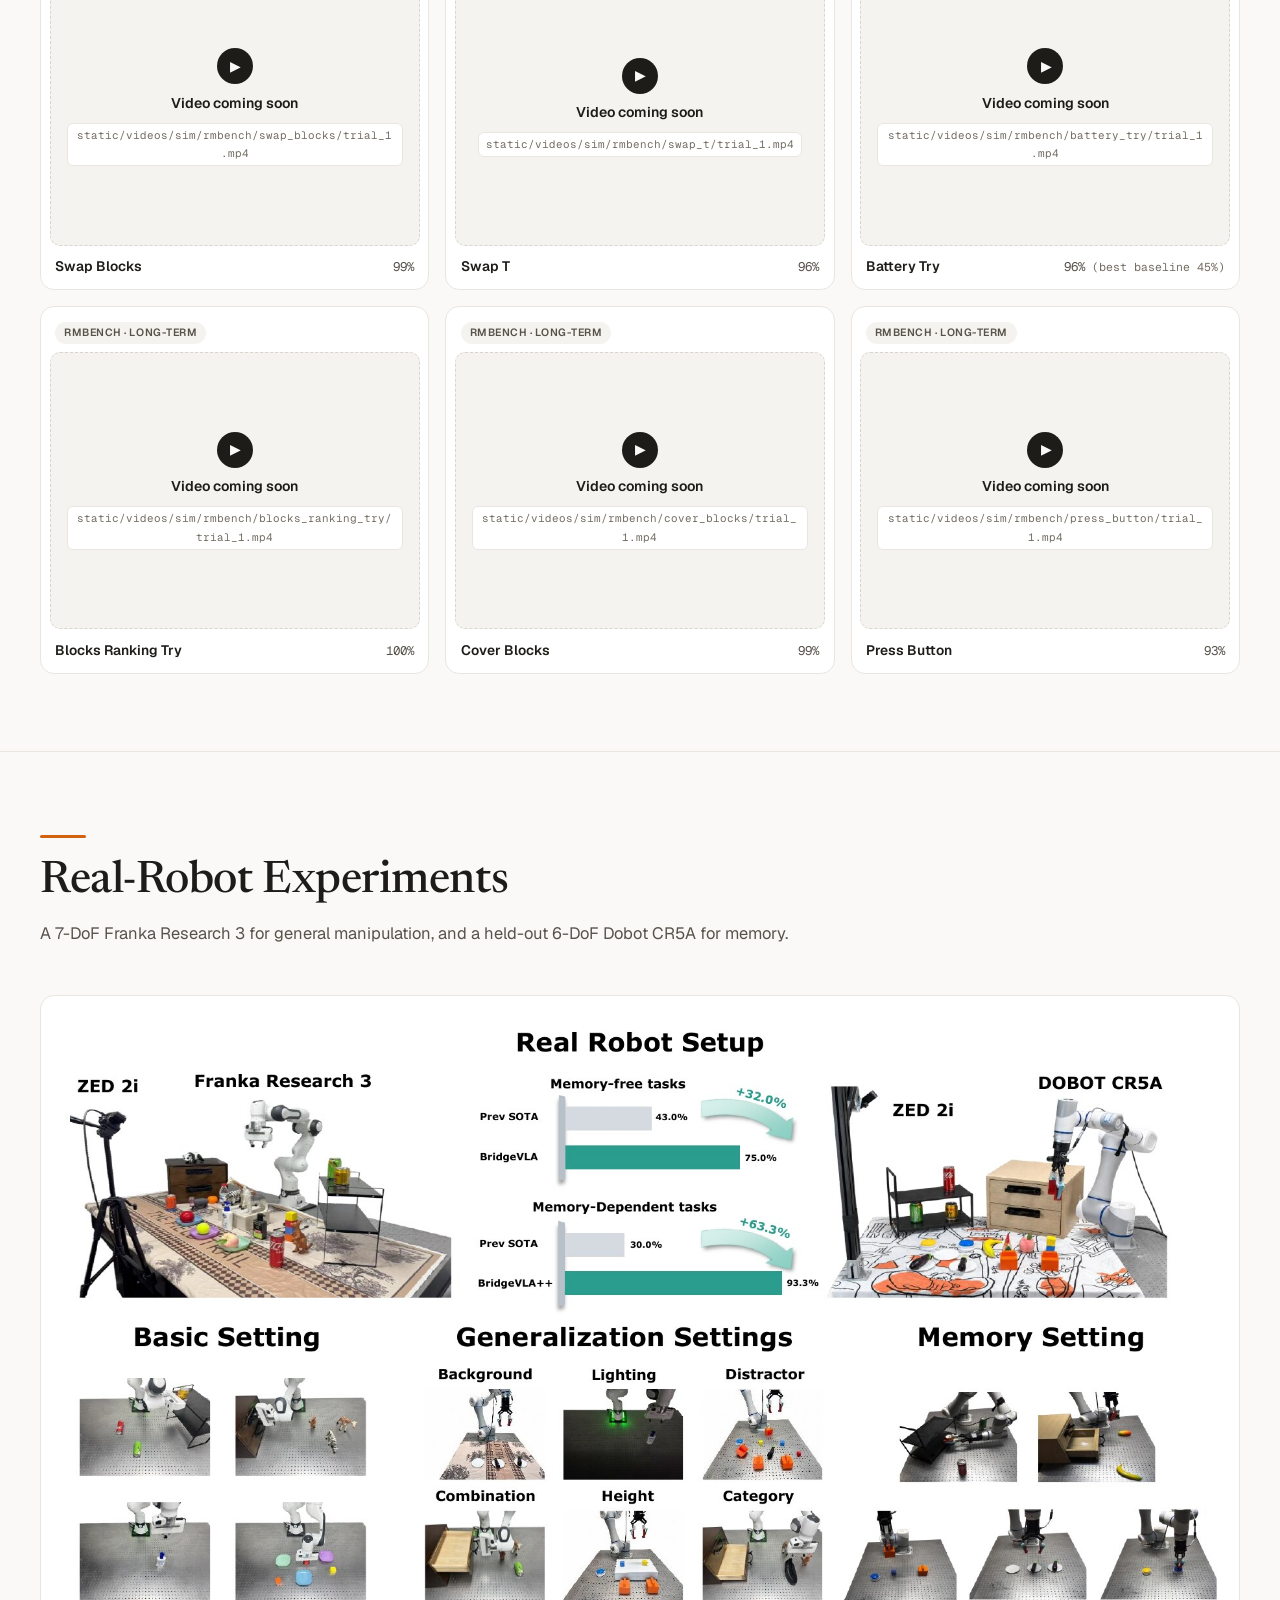
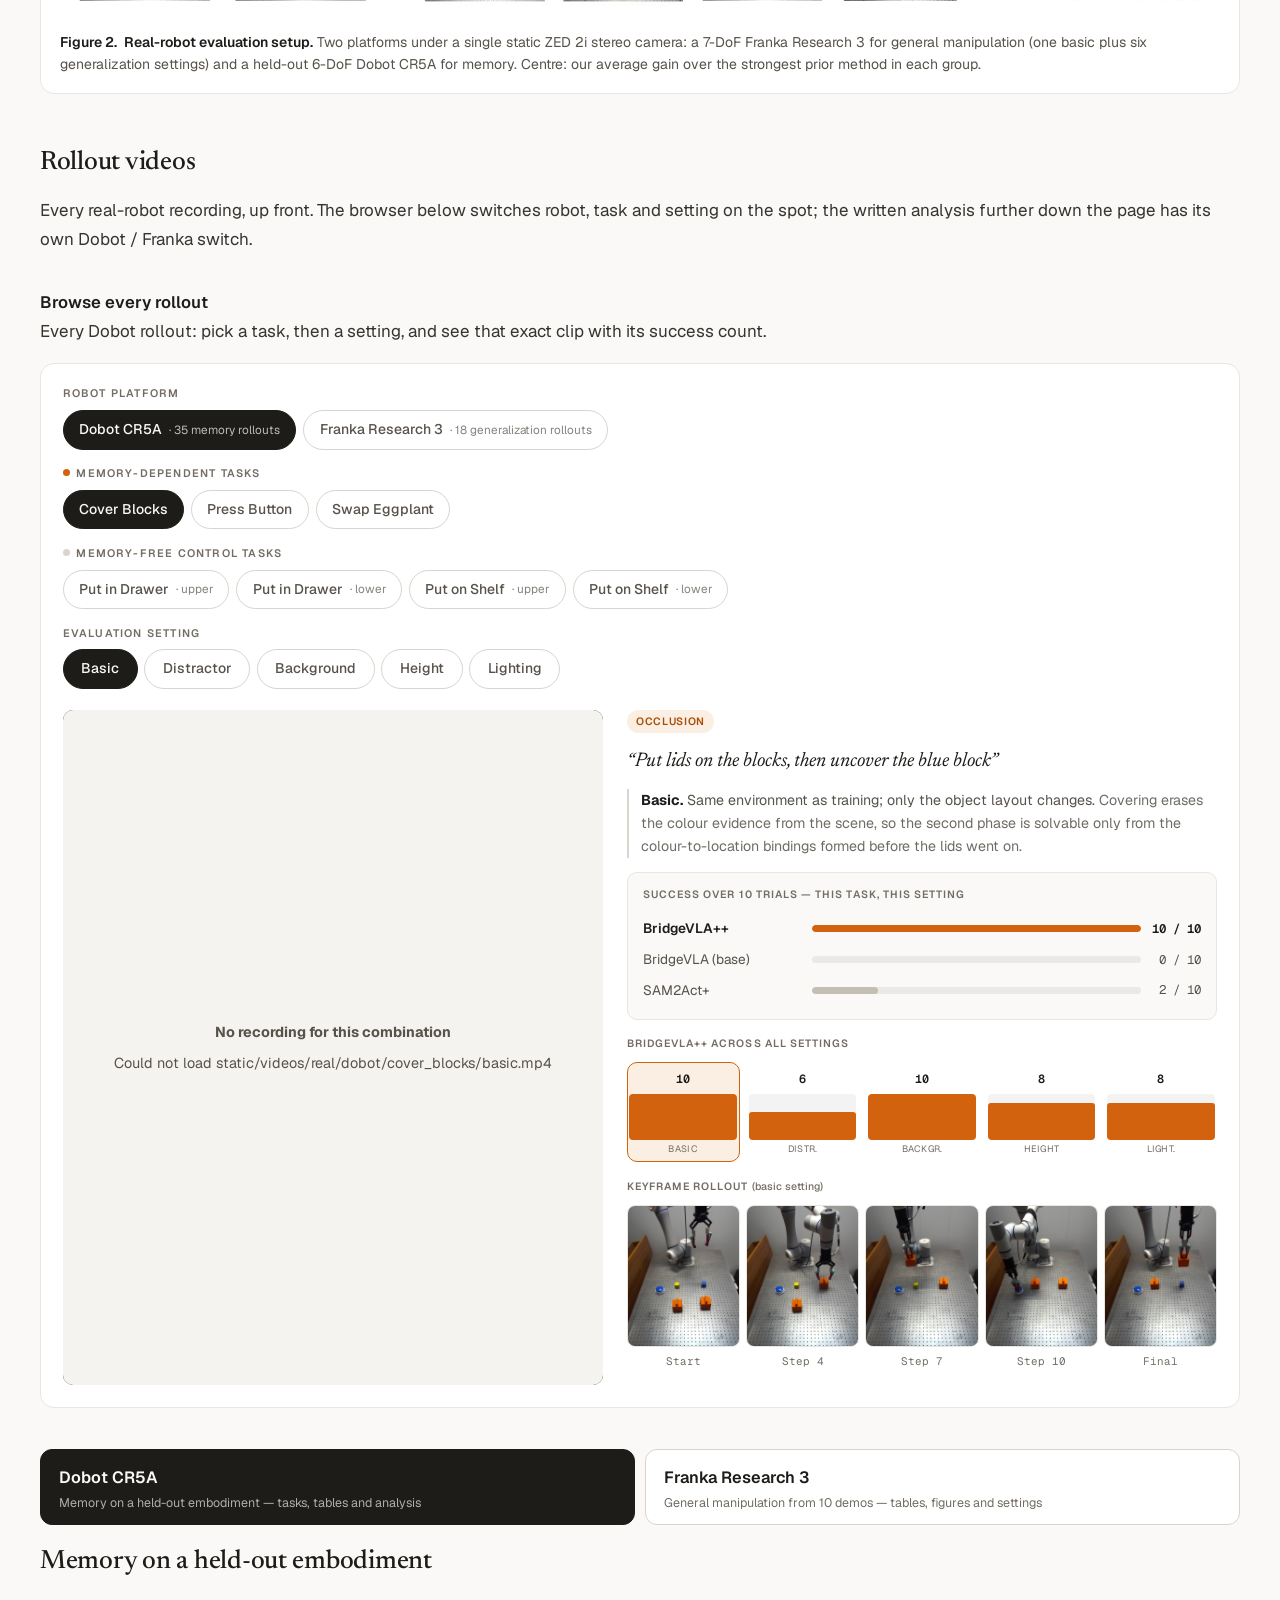
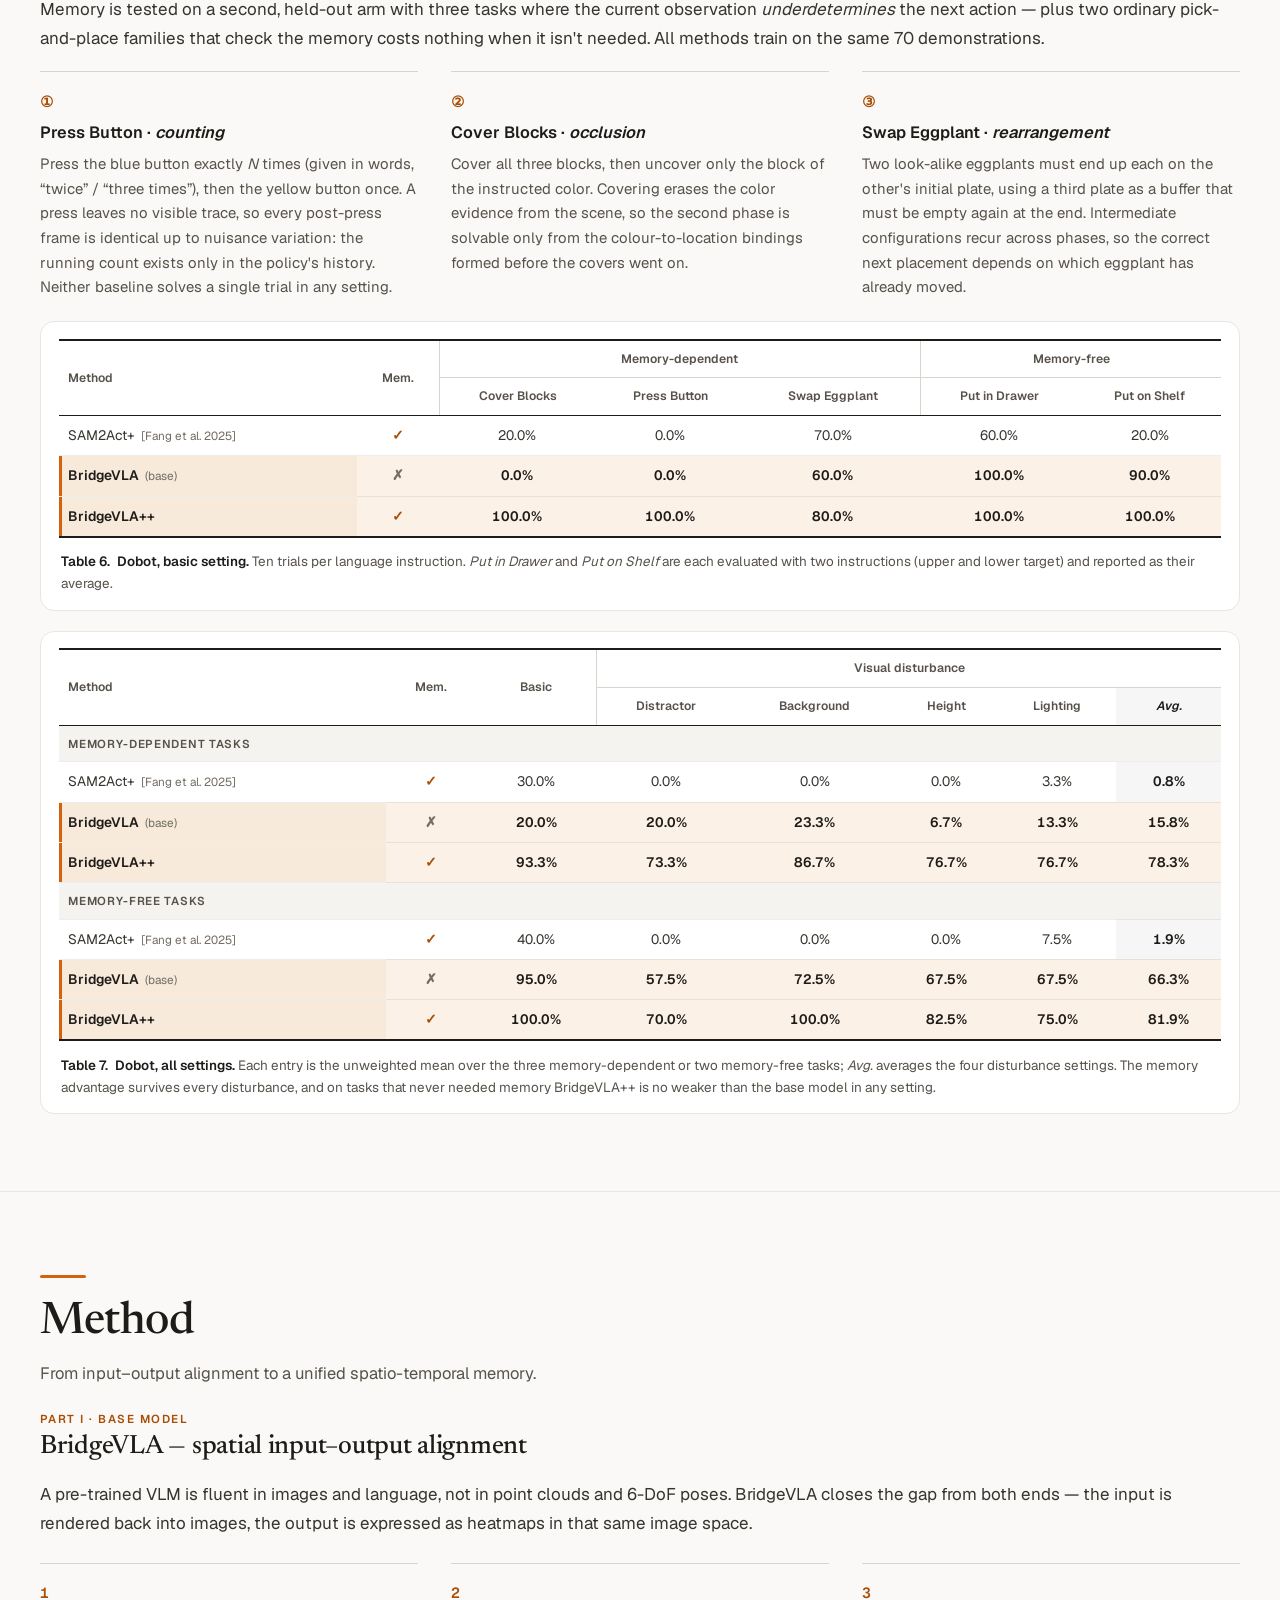
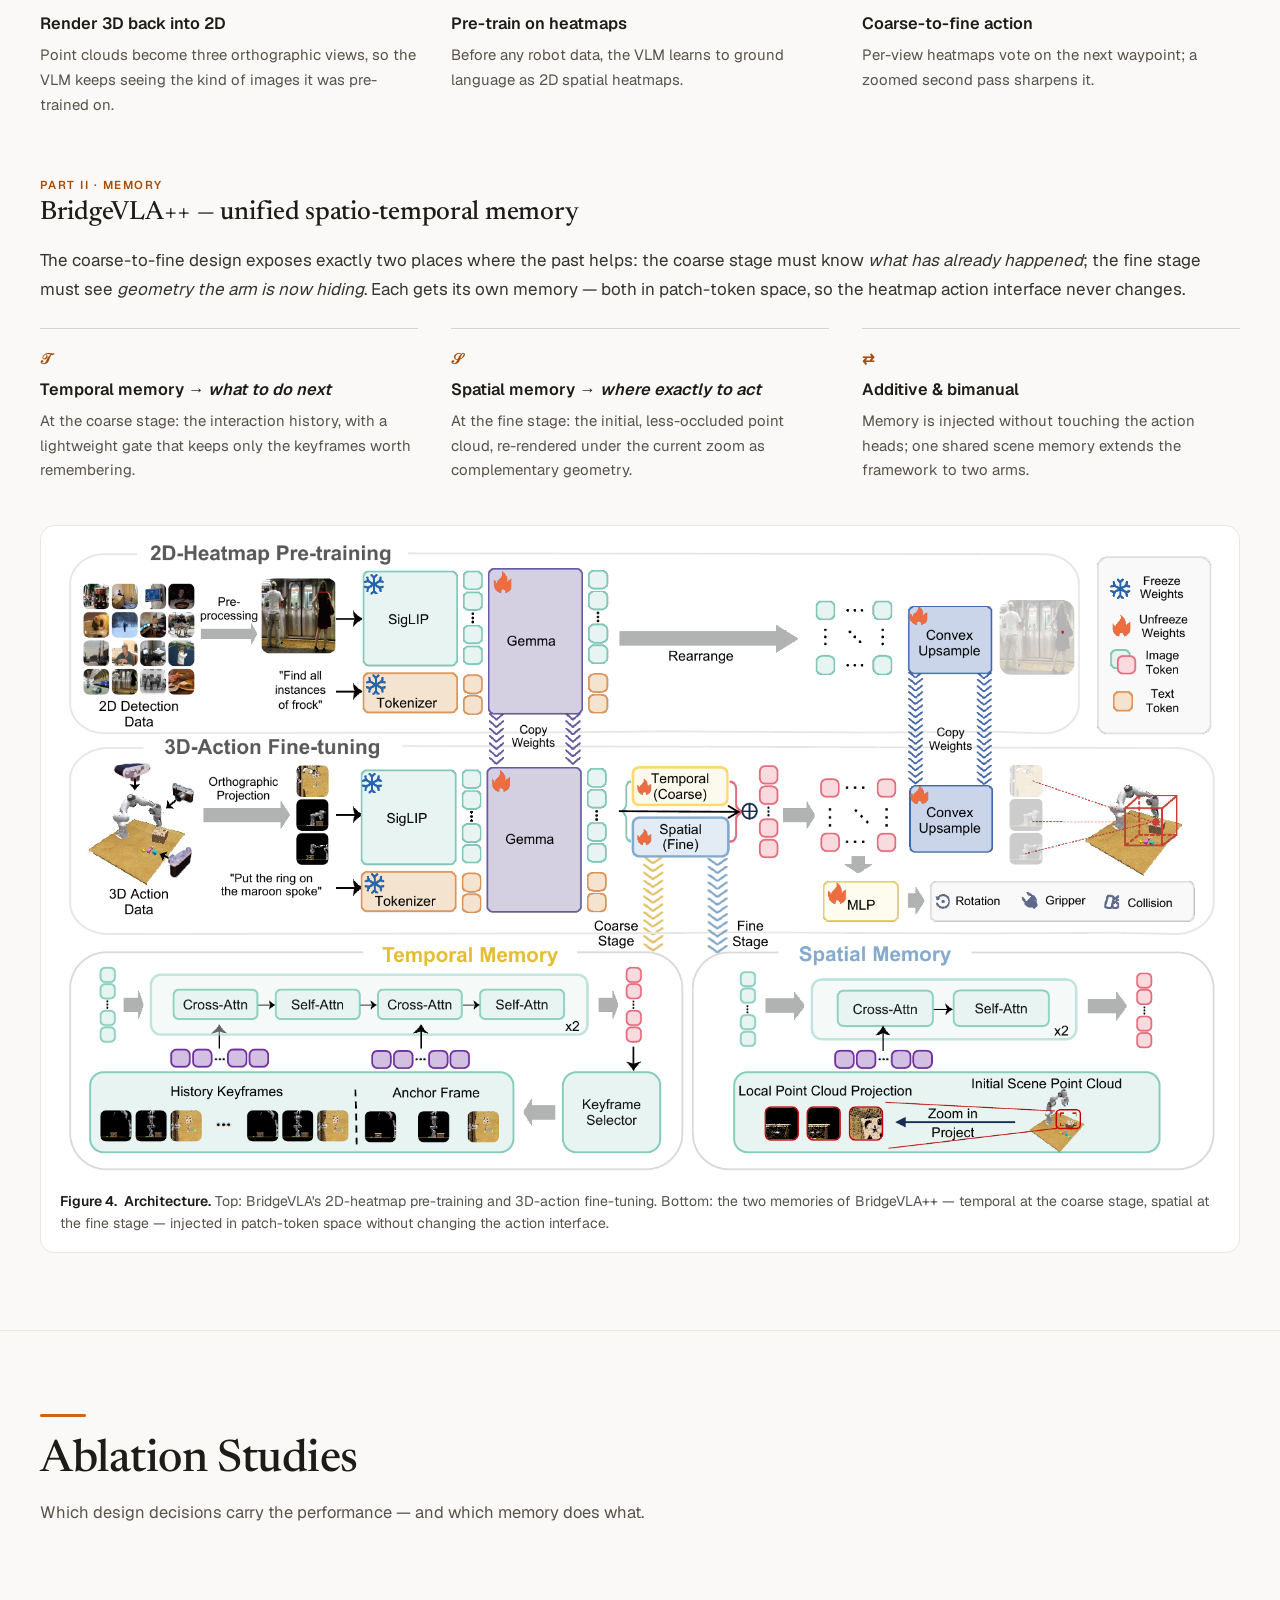
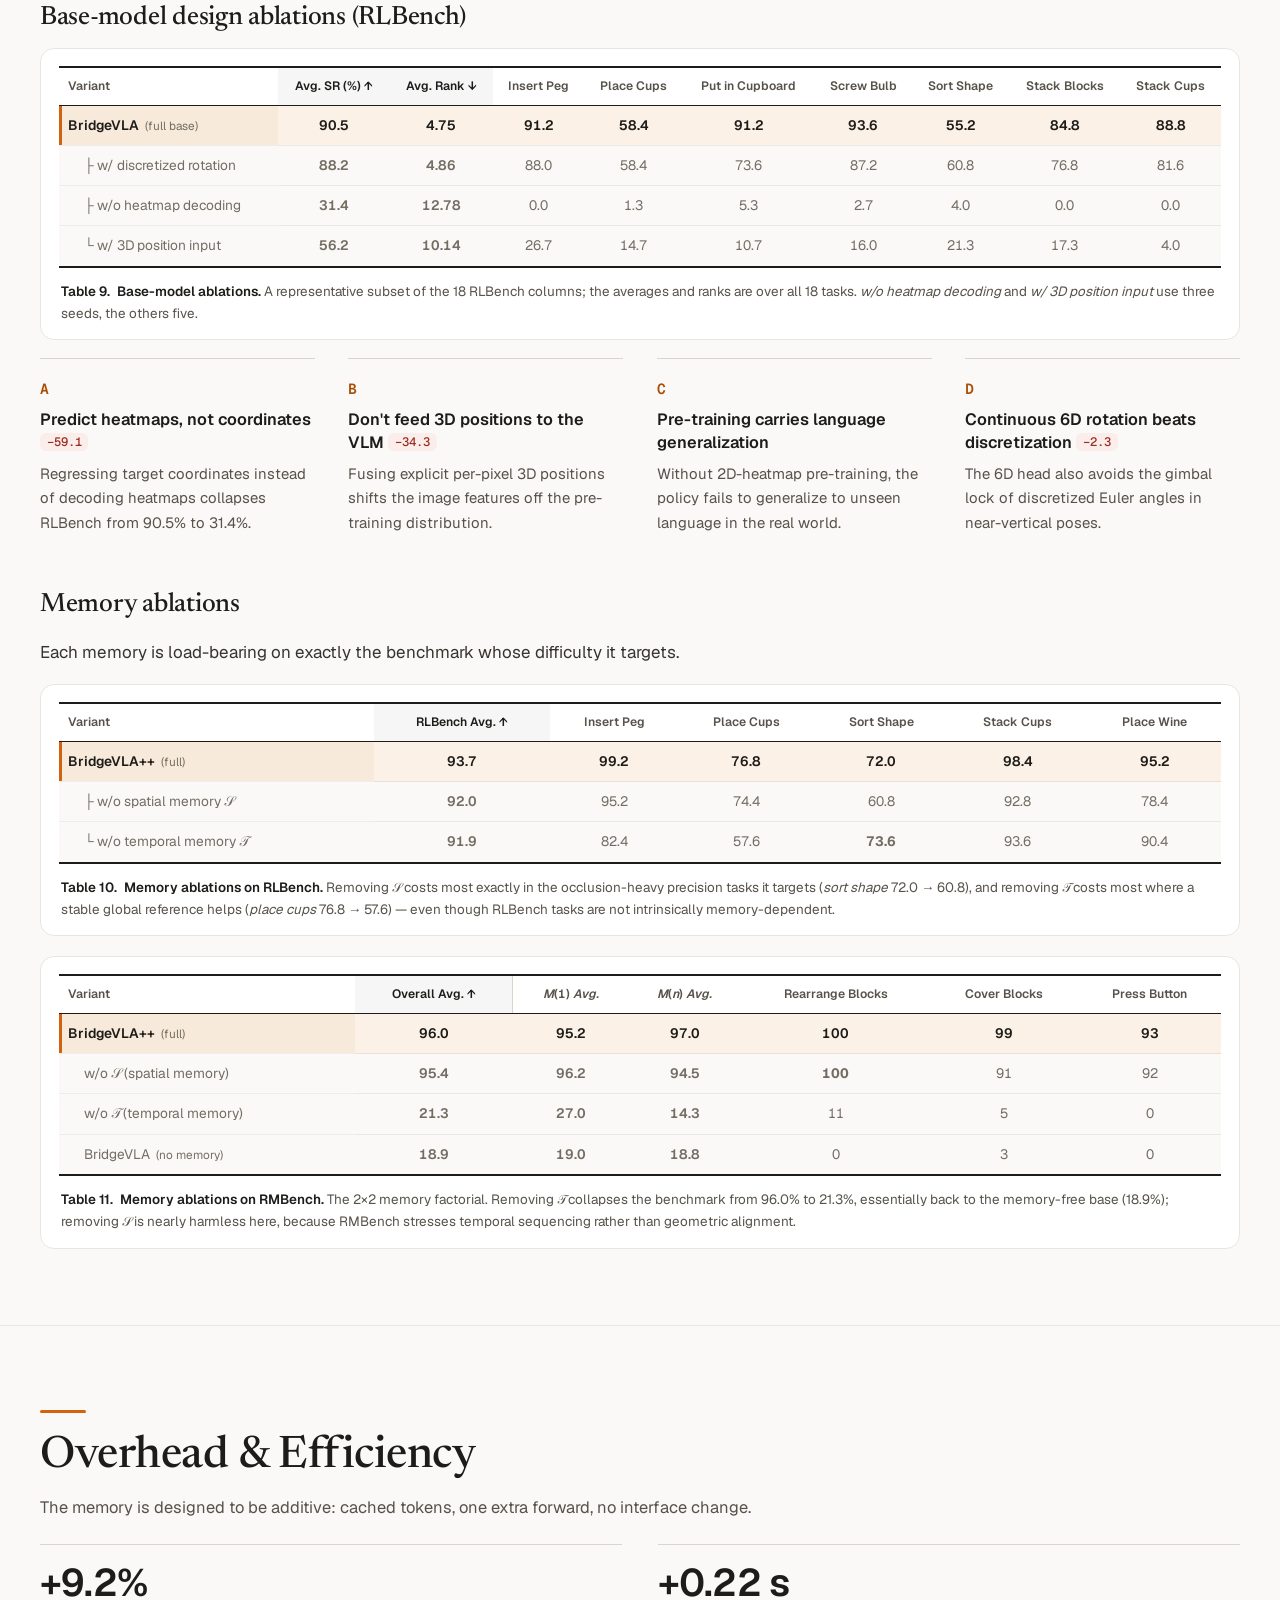
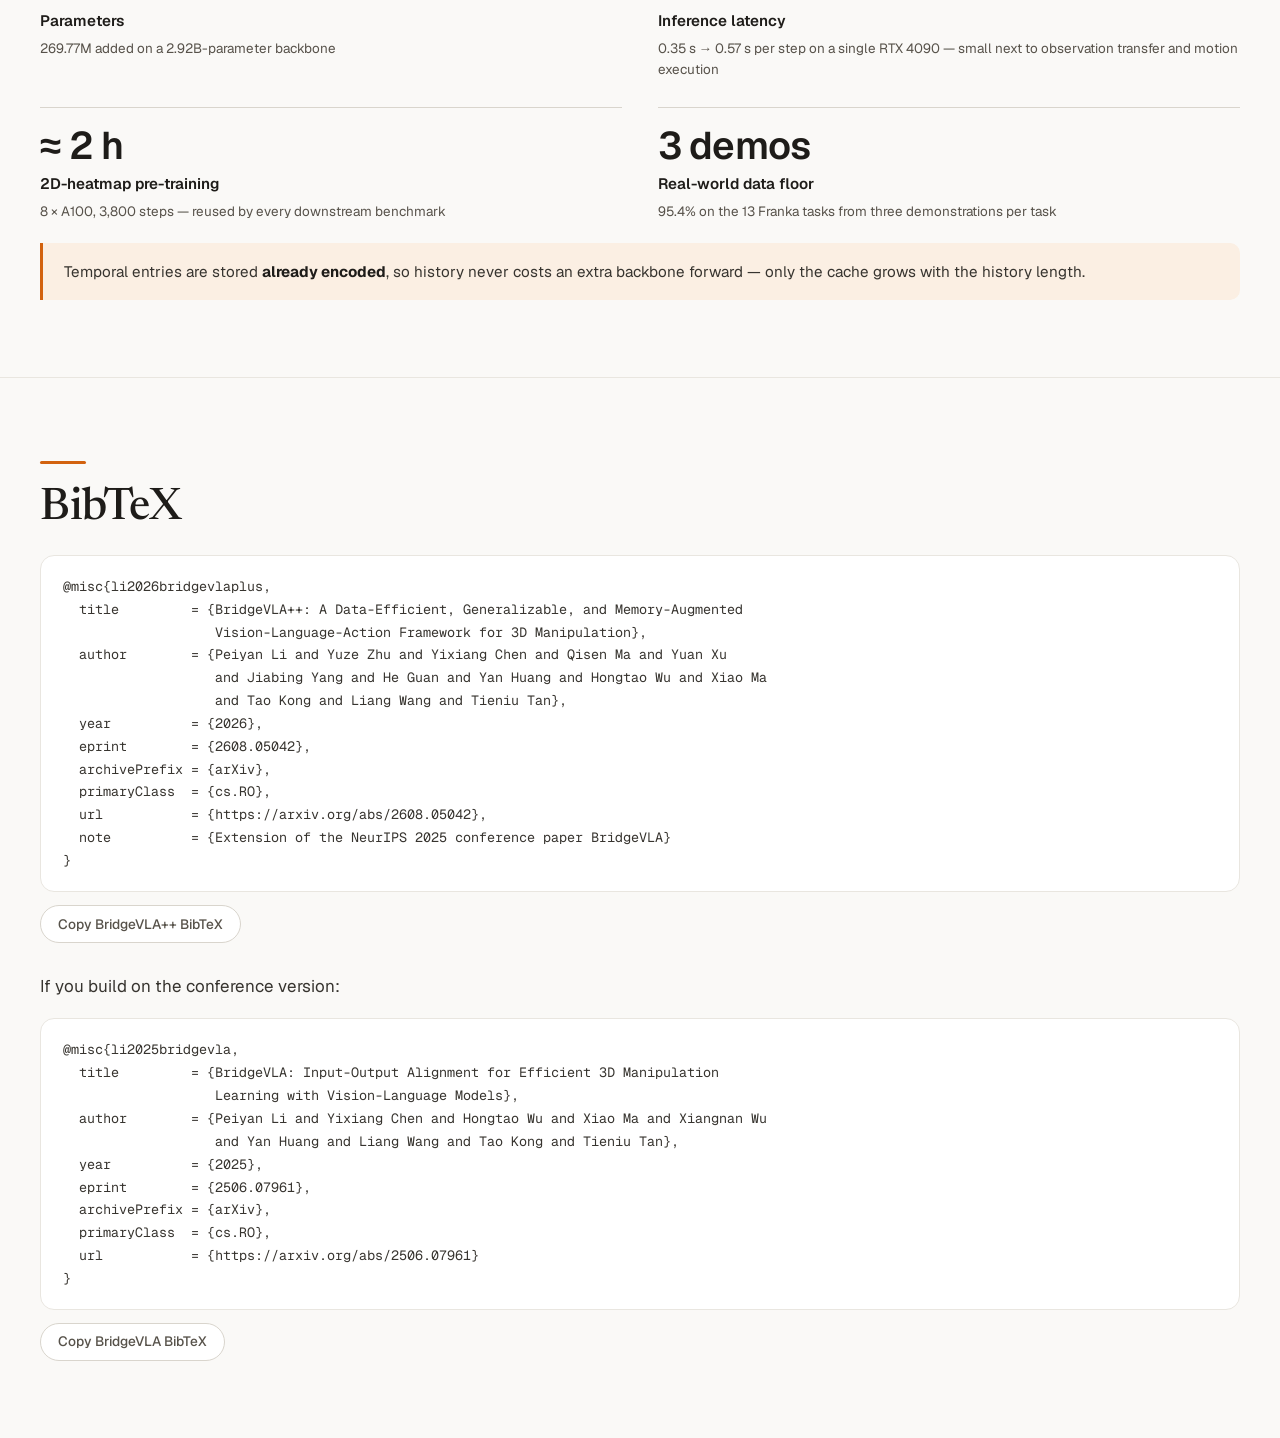
==== commit fbc4f006: "Wire up arXiv links, rewrite TL;DR, fill BibTeX" ====
--- a/index.html
+++ b/index.html
@@ -80,12 +80,13 @@
     </div>
 
     <div class="links">
-      <a class="link-btn is-muted" href="#" aria-disabled="true" title="TODO: link the arXiv preprint">
+      <a class="link-btn" href="https://arxiv.org/abs/2608.05042" target="_blank" rel="noopener"
+         title="BridgeVLA++ on arXiv">
         <svg viewBox="0 0 24 24" aria-hidden="true"><path d="M4 4h16v2H4zm0 5h16v2H4zm0 5h10v2H4zm0 5h10v2H4z"/></svg>
-        <span>arXiv &nbsp;(coming soon)</span>
+        <span>arXiv</span>
       </a>
-      <a class="link-btn" href="static/pdfs/bridgevla_plus.pdf" target="_blank" rel="noopener"
-         title="BridgeVLA++ paper (PDF, 35 MB)">
+      <a class="link-btn" href="https://arxiv.org/pdf/2608.05042" target="_blank" rel="noopener"
+         title="BridgeVLA++ paper (PDF on arXiv)">
         <svg viewBox="0 0 24 24" aria-hidden="true"><path d="M6 2h9l5 5v15a1 1 0 0 1-1 1H6a1 1 0 0 1-1-1V3a1 1 0 0 1 1-1zm8 1.5V8h4.5L14 3.5zM8 13h8v1.6H8zm0 3.4h8V18H8z"/></svg>
         <span>Paper PDF</span>
       </a>
@@ -141,14 +142,10 @@
     <div class="tldr reveal">
       <h2>TL;DR</h2>
       <p>
-        <b>BridgeVLA</b> makes 3D manipulation learning data-efficient by aligning
-        <em>both</em> ends of a pre-trained VLM: point clouds are rendered into multi-view
-        orthographic images, and actions are predicted as 2D heatmaps in that same image space.
-        <b>BridgeVLA++</b> adds a <b>unified spatio-temporal memory</b> — temporal memory keeps the
-        interaction history to decide <em>what to do next</em>, spatial memory re-renders earlier,
-        less-occluded geometry to decide <em>where exactly to act</em> — reaching state of the art on
-        memory-dependent manipulation <em>without</em> giving up the data efficiency or
-        out-of-distribution generalization of the base model.
+        <b>BridgeVLA++</b> achieves <b>state of the art</b> across five manipulation benchmarks with
+        only <b>9.2% additional parameters</b>, adding powerful <em>spatio-temporal memory</em> while
+        fully improving or preserving <b>BridgeVLA</b>'s exceptional data efficiency and OOD
+        generalization.
       </p>
     </div>
 
@@ -2125,18 +2122,18 @@
 
 <section class="section" style="padding-top:1.2rem">
   <div class="wrap">
-    <div class="todo reveal" style="margin-bottom:1rem">
-      <b>Placeholder.</b> The author list, venue and year are left blank until the extended version
-      is public — fill them in then.
-    </div>
-
-    <pre class="bibtex reveal" id="bib-plus"><code>@article{bridgevlaplus2026,
-  title   = {BridgeVLA++: A Data-Efficient, Generalizable, and Memory-Augmented
-             Vision-Language-Action Framework for 3D Manipulation},
-  author  = {},
-  journal = {},
-  year    = {},
-  note    = {Extension of the NeurIPS 2025 conference paper BridgeVLA}
+    <pre class="bibtex reveal" id="bib-plus"><code>@misc{li2026bridgevlaplus,
+  title         = {BridgeVLA++: A Data-Efficient, Generalizable, and Memory-Augmented
+                   Vision-Language-Action Framework for 3D Manipulation},
+  author        = {Peiyan Li and Yuze Zhu and Yixiang Chen and Qisen Ma and Yuan Xu
+                   and Jiabing Yang and He Guan and Yan Huang and Hongtao Wu and Xiao Ma
+                   and Tao Kong and Liang Wang and Tieniu Tan},
+  year          = {2026},
+  eprint        = {2608.05042},
+  archivePrefix = {arXiv},
+  primaryClass  = {cs.RO},
+  url           = {https://arxiv.org/abs/2608.05042},
+  note          = {Extension of the NeurIPS 2025 conference paper BridgeVLA}
 }</code></pre>
     <button class="copy-btn" type="button" data-copy-target="#bib-plus">
       <span>Copy BridgeVLA++ BibTeX</span>
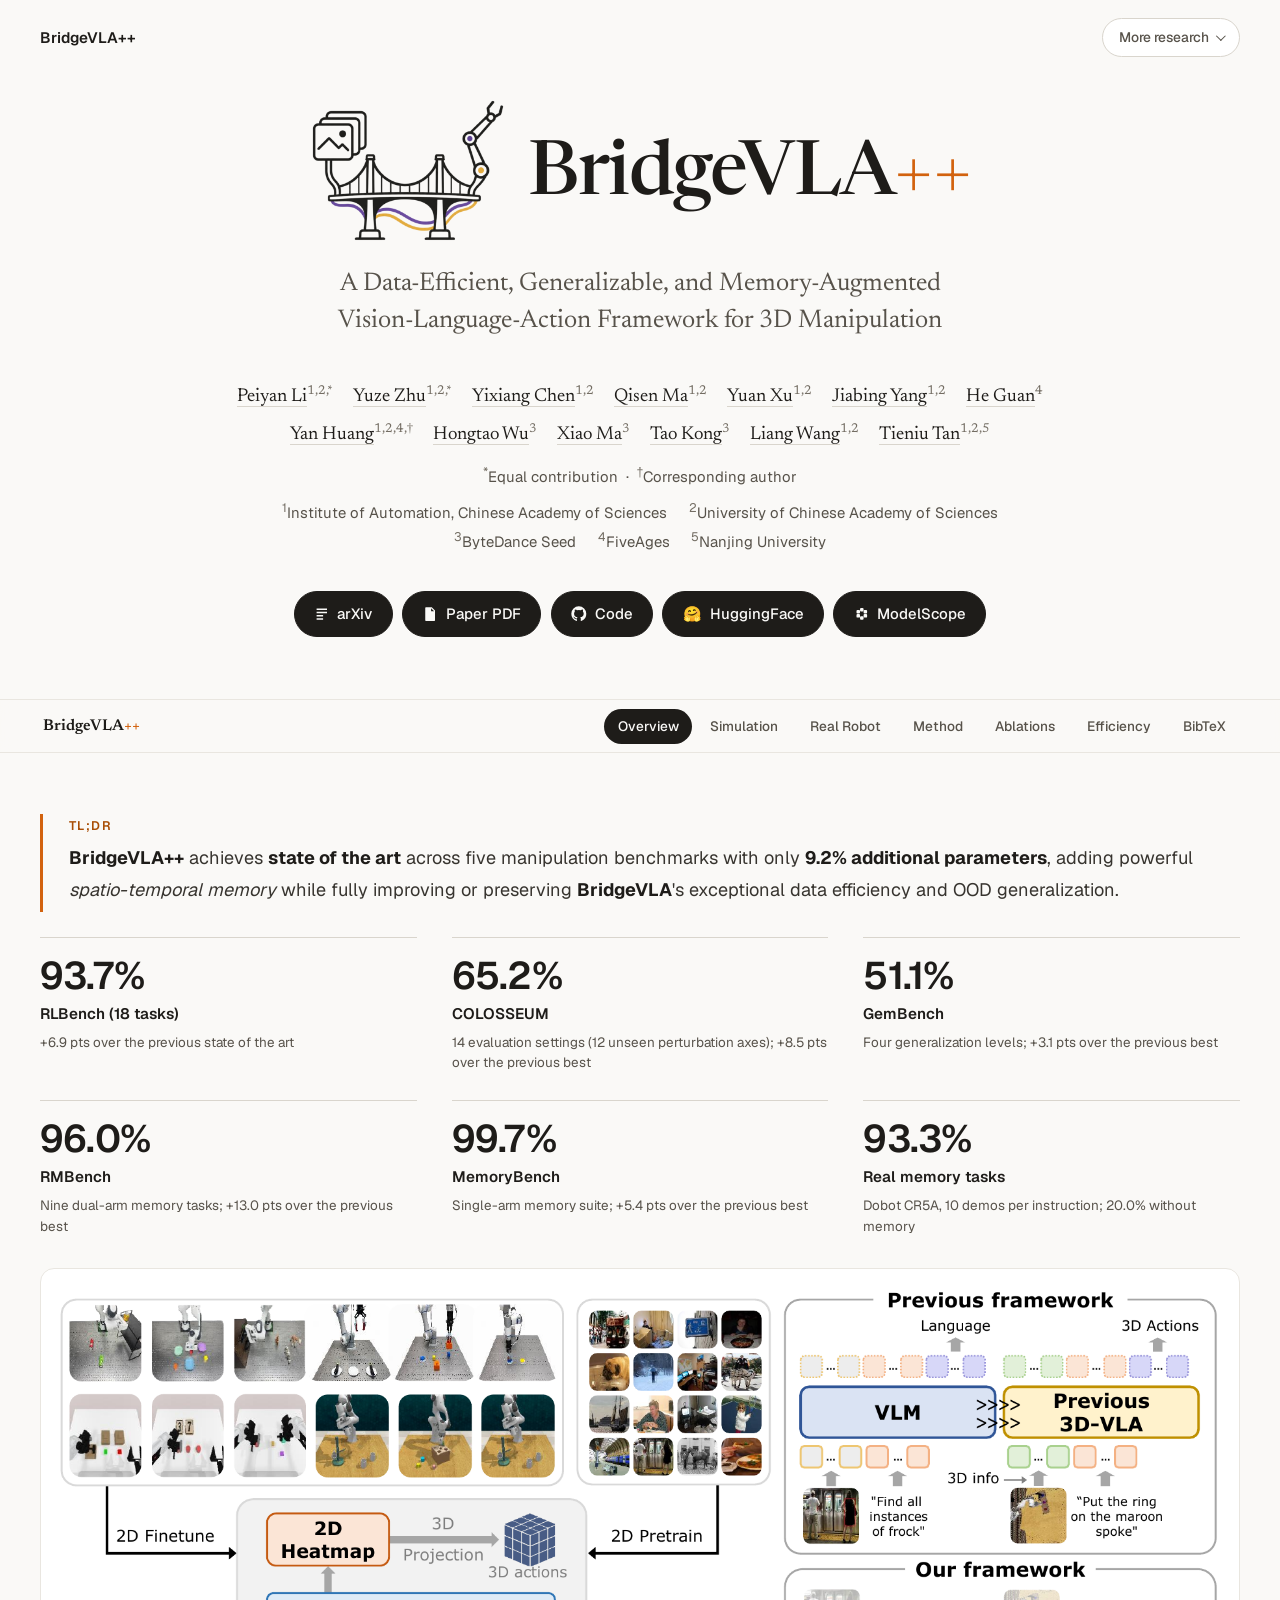
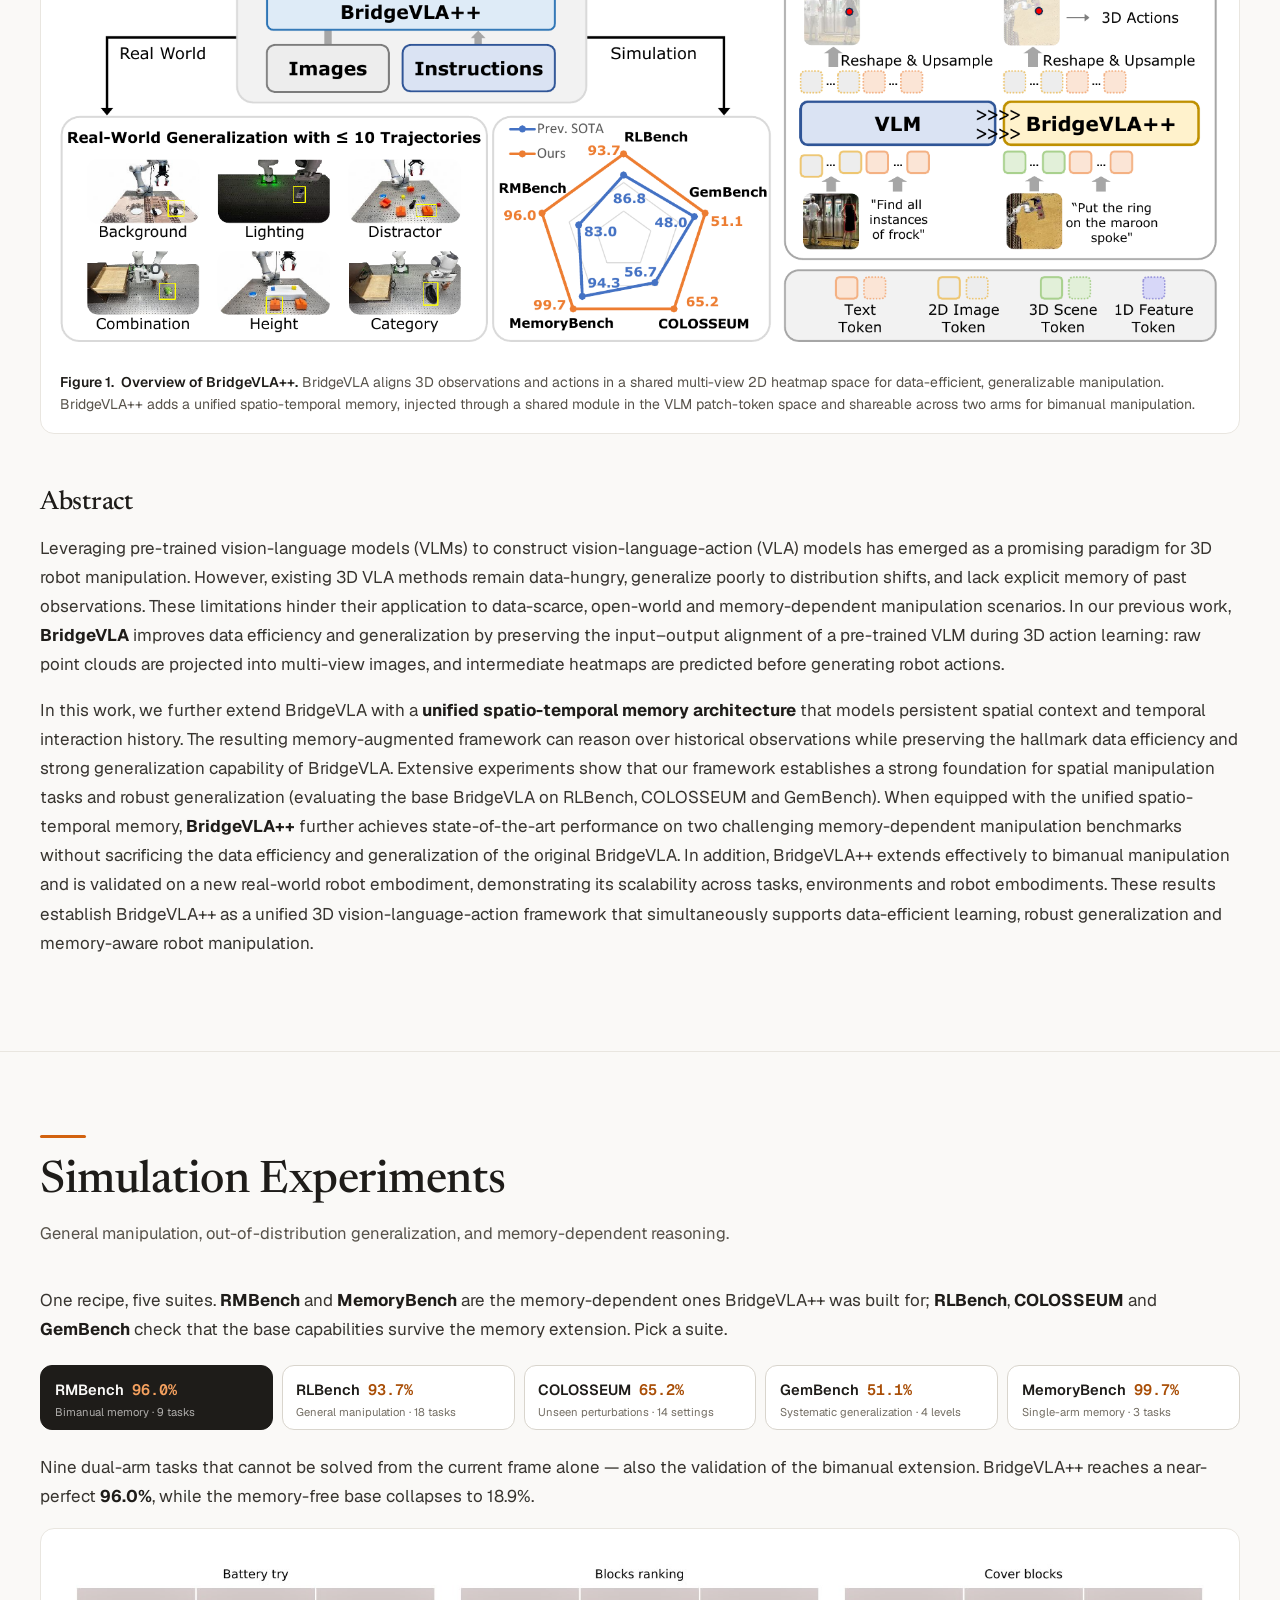
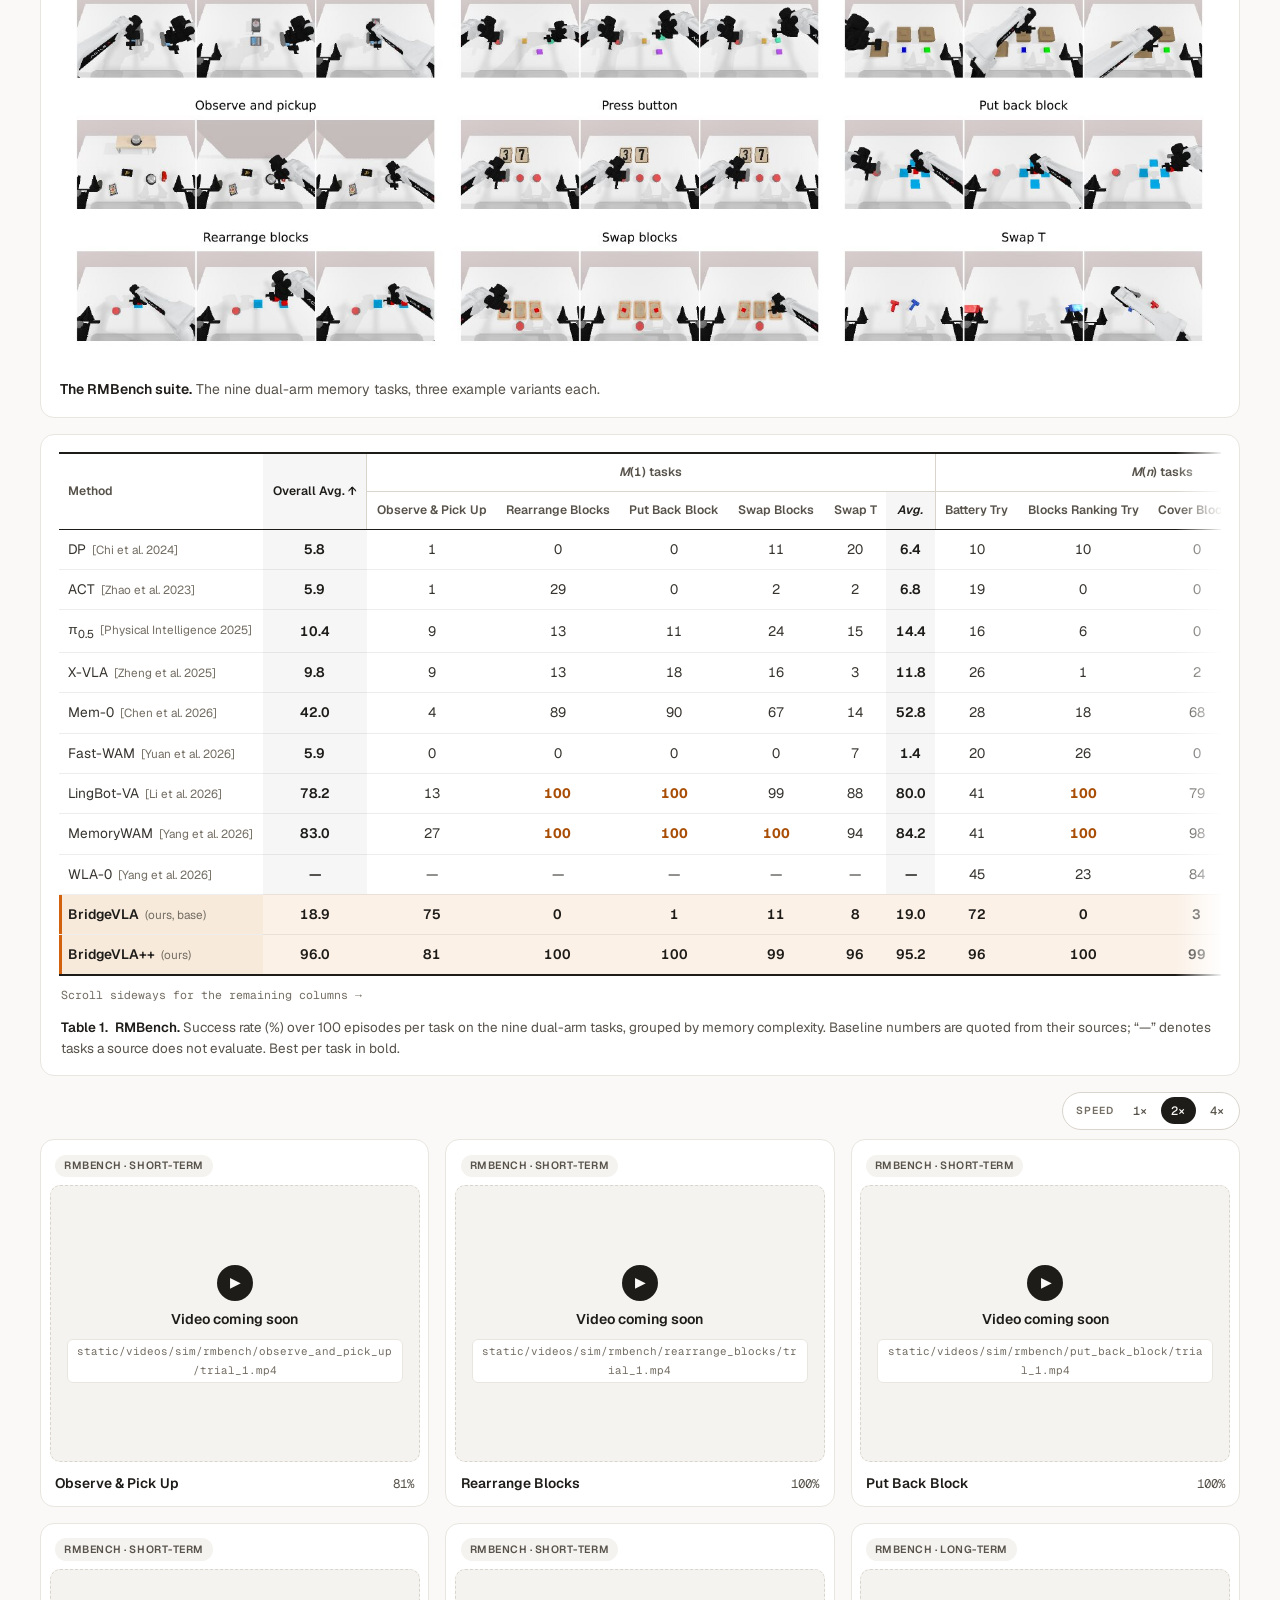
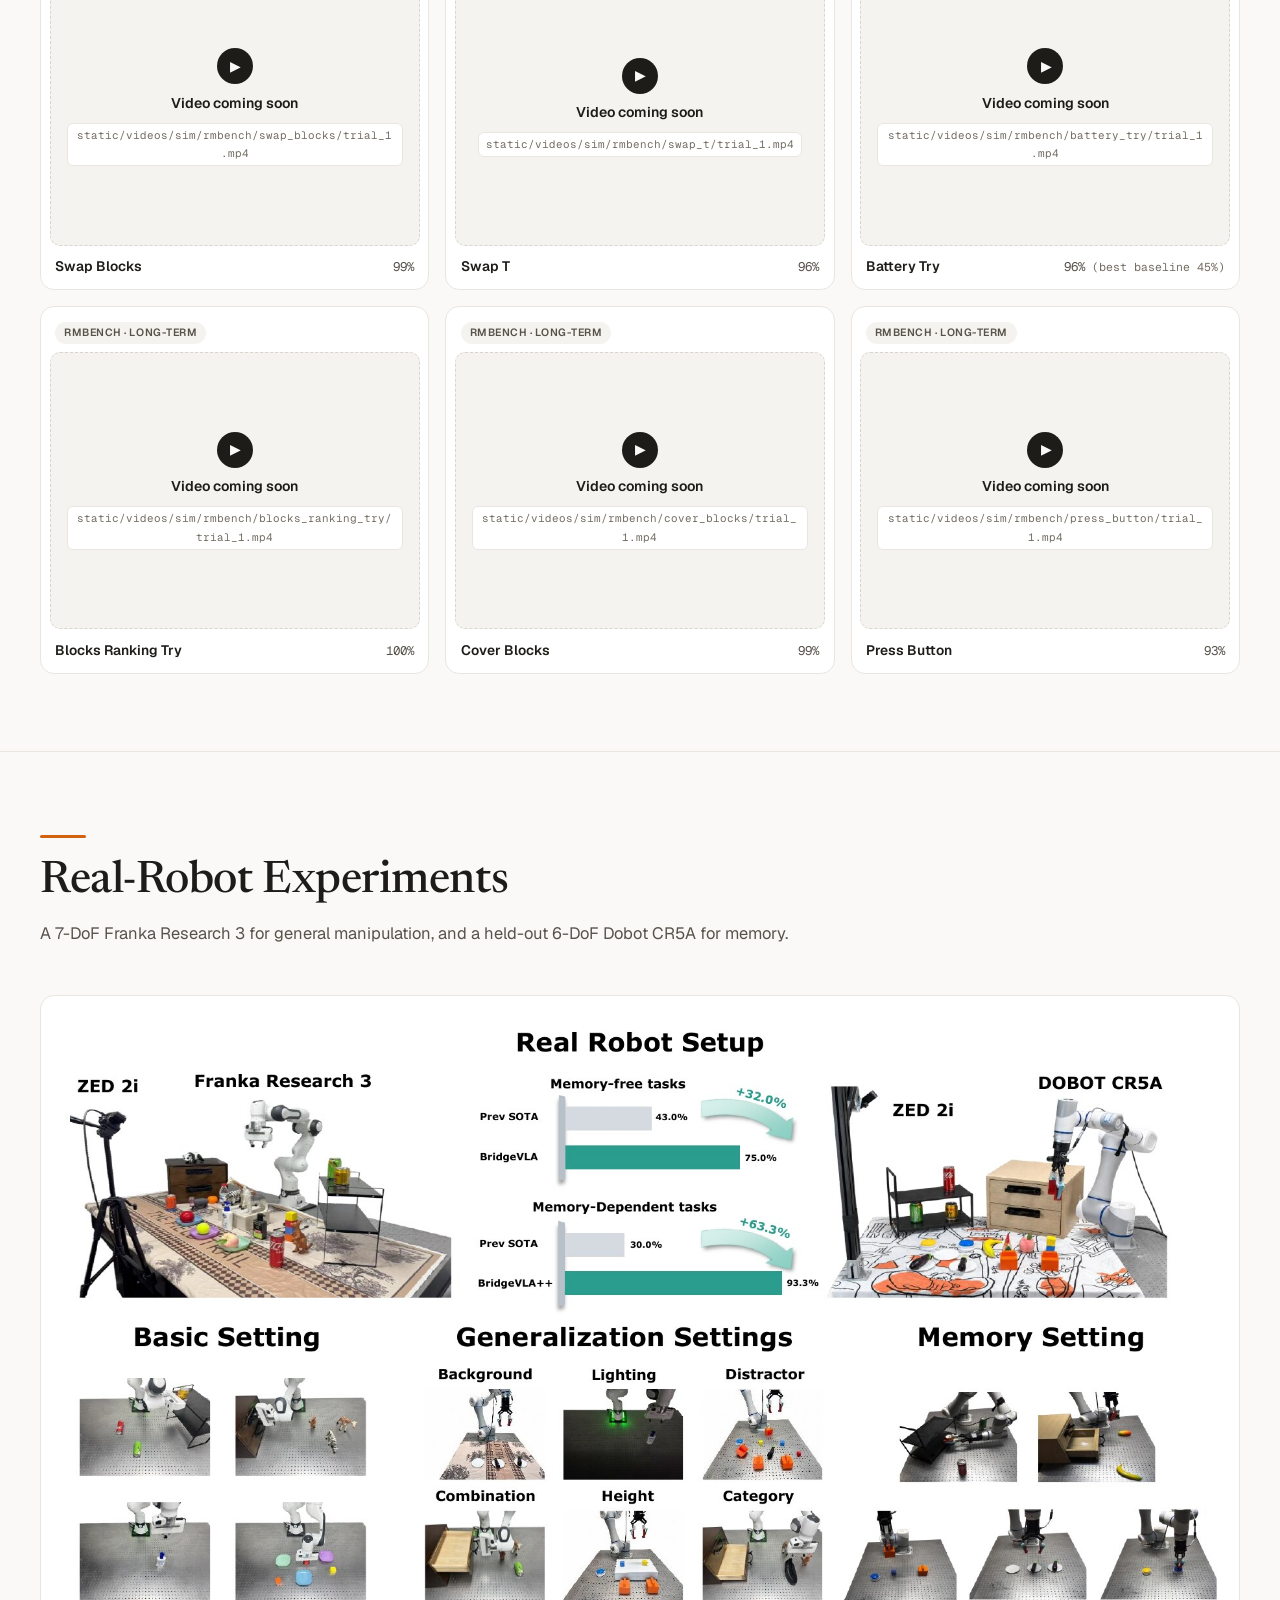
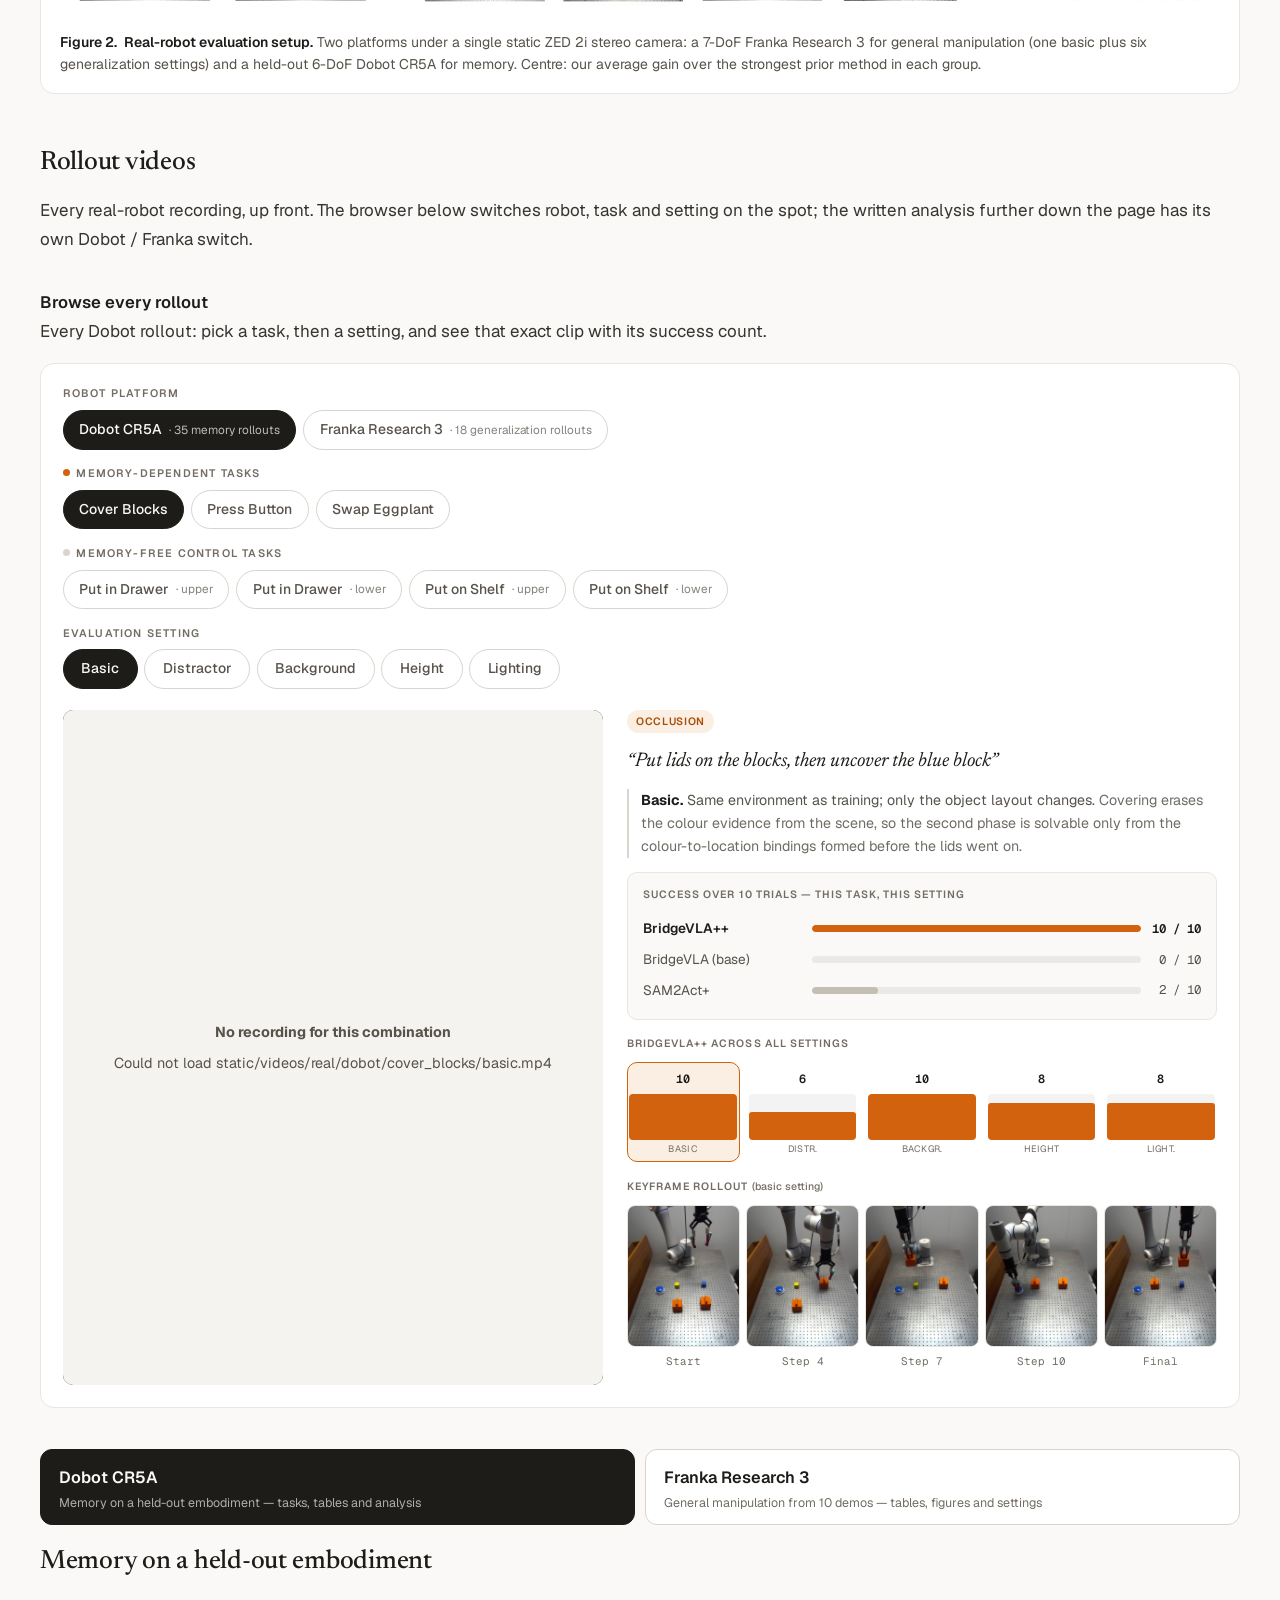
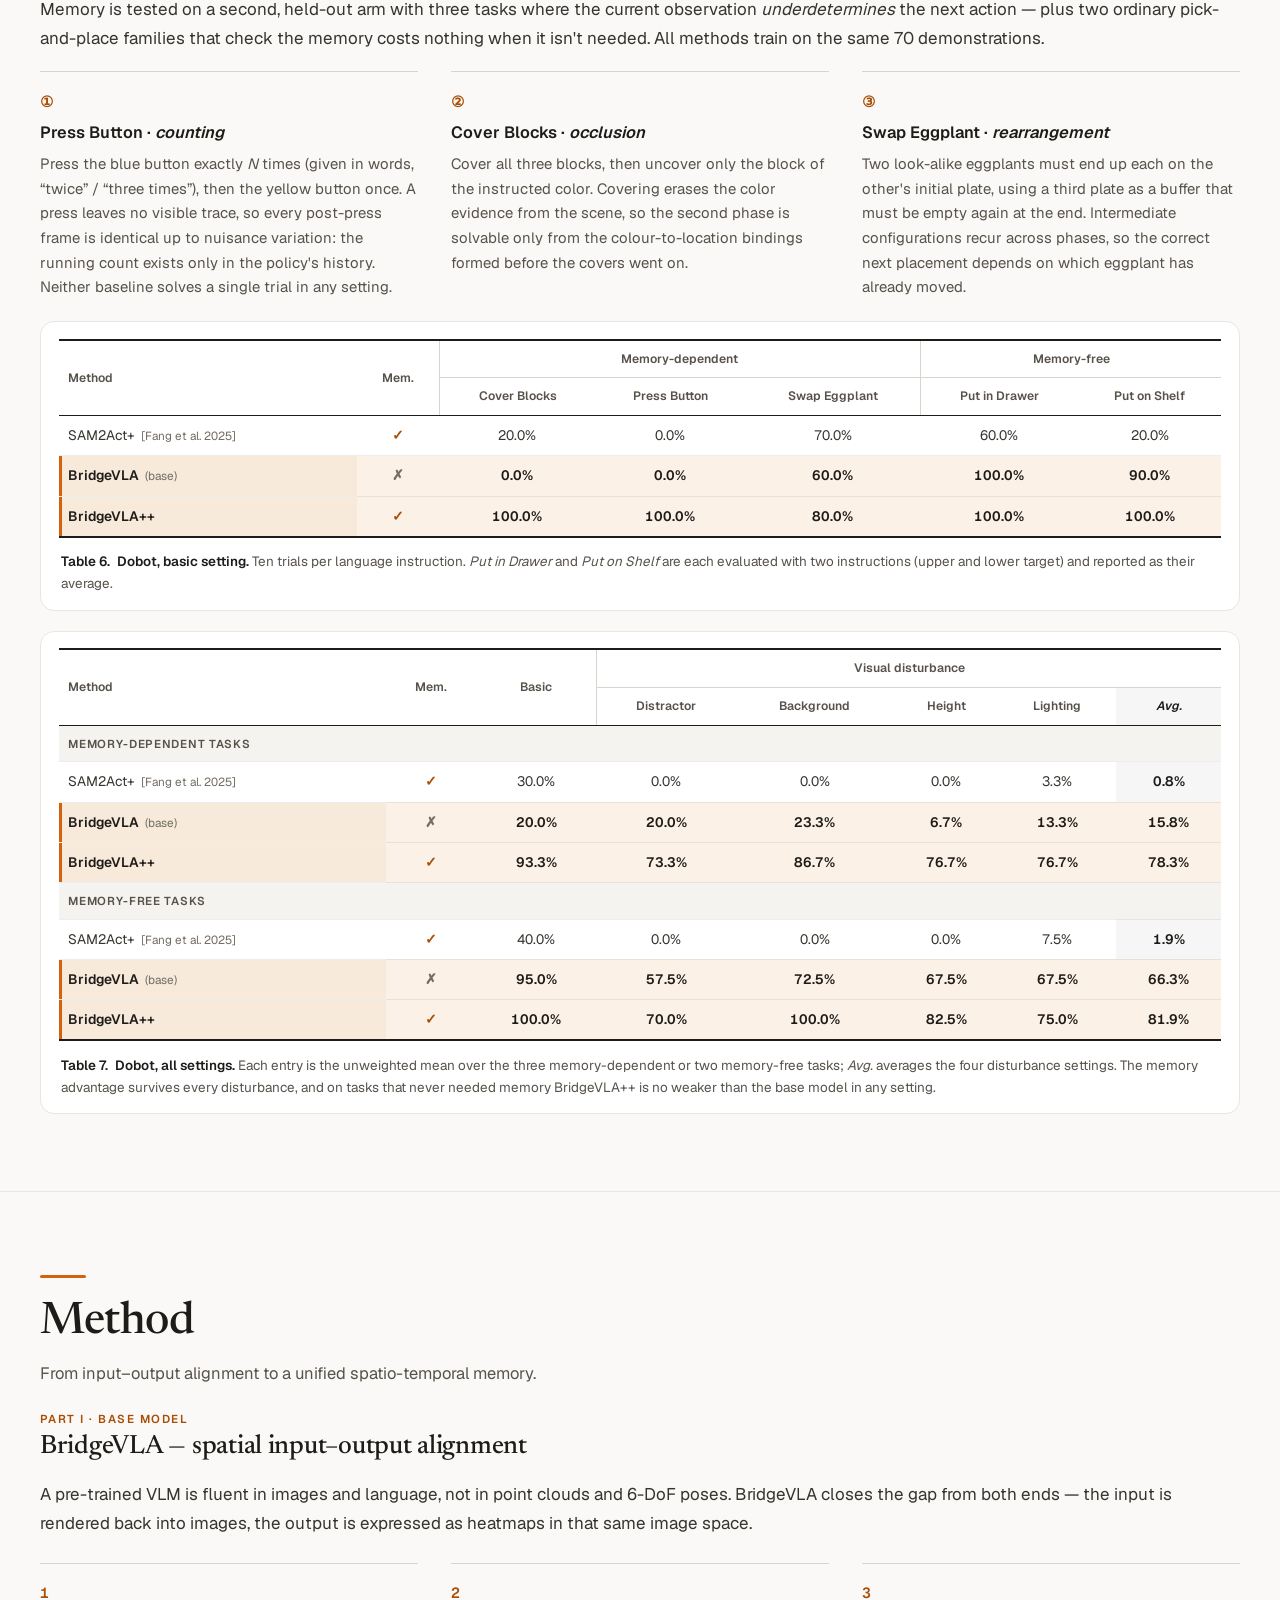
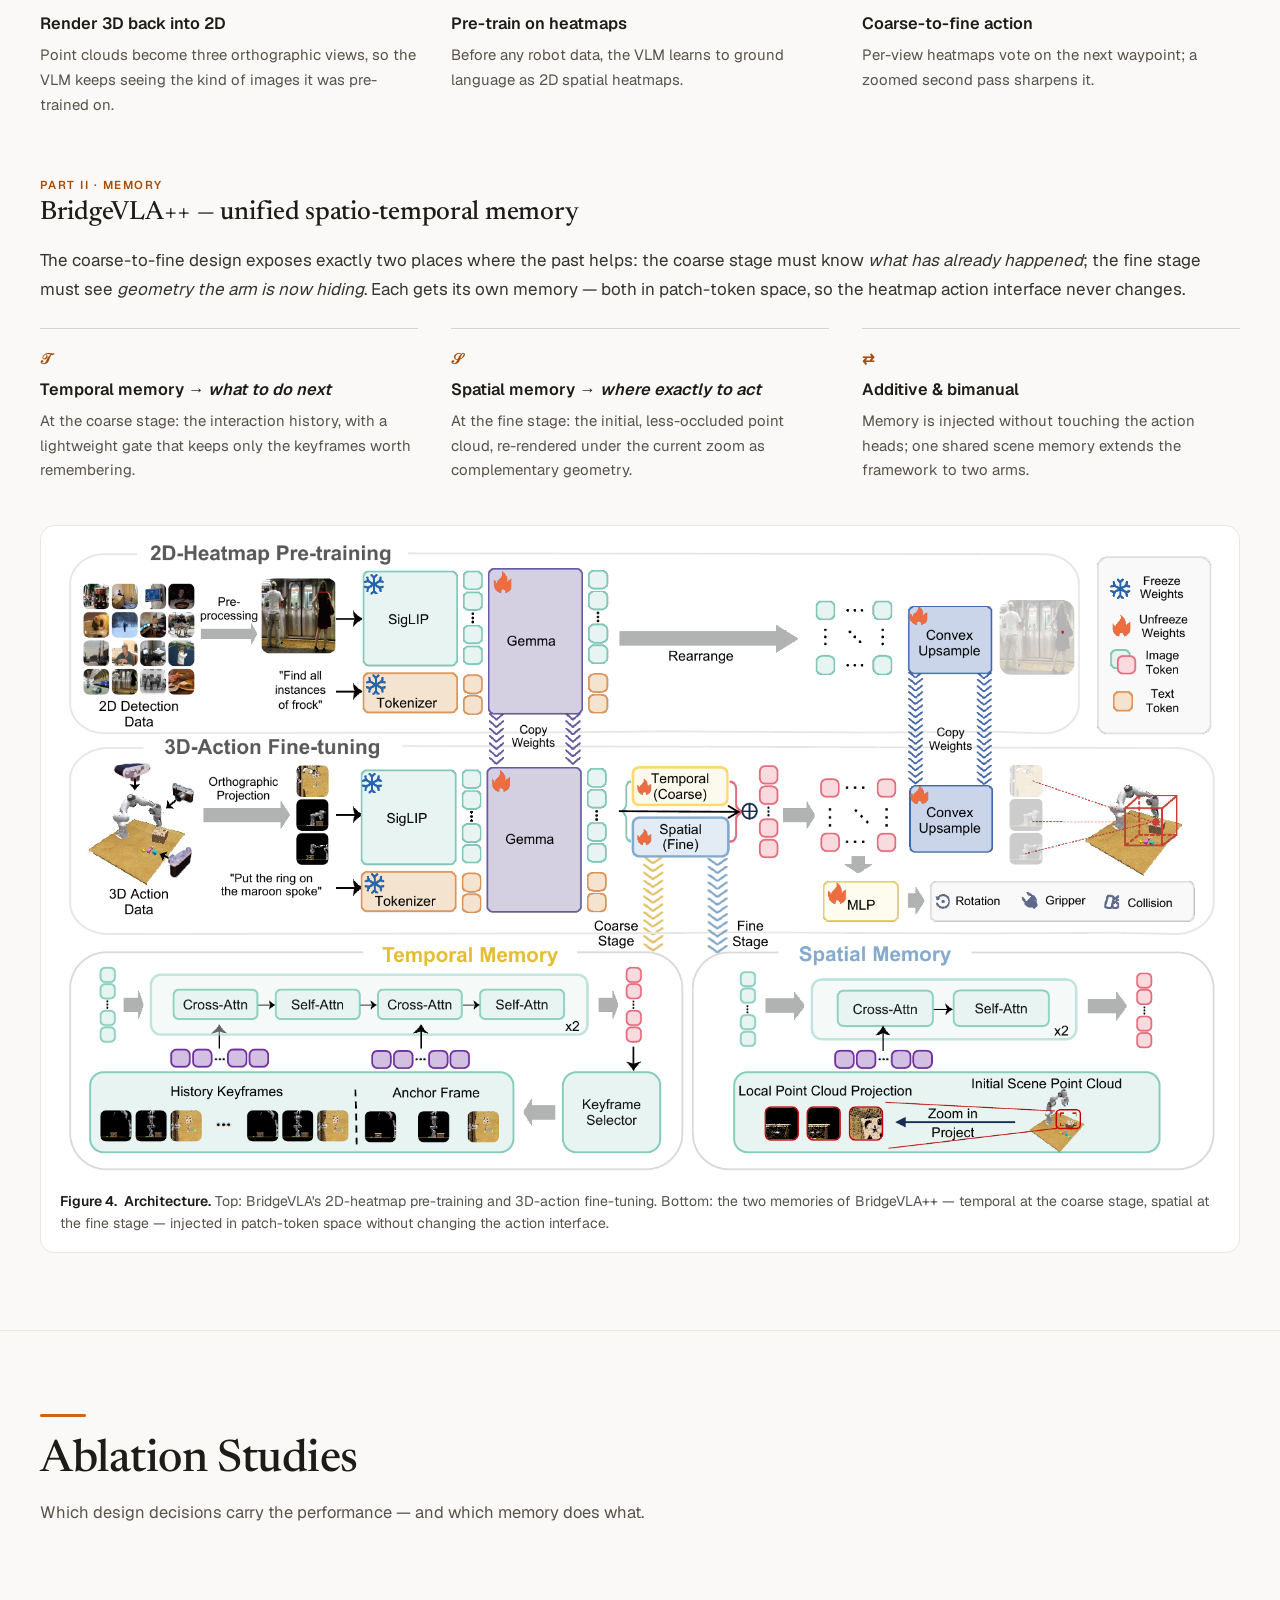
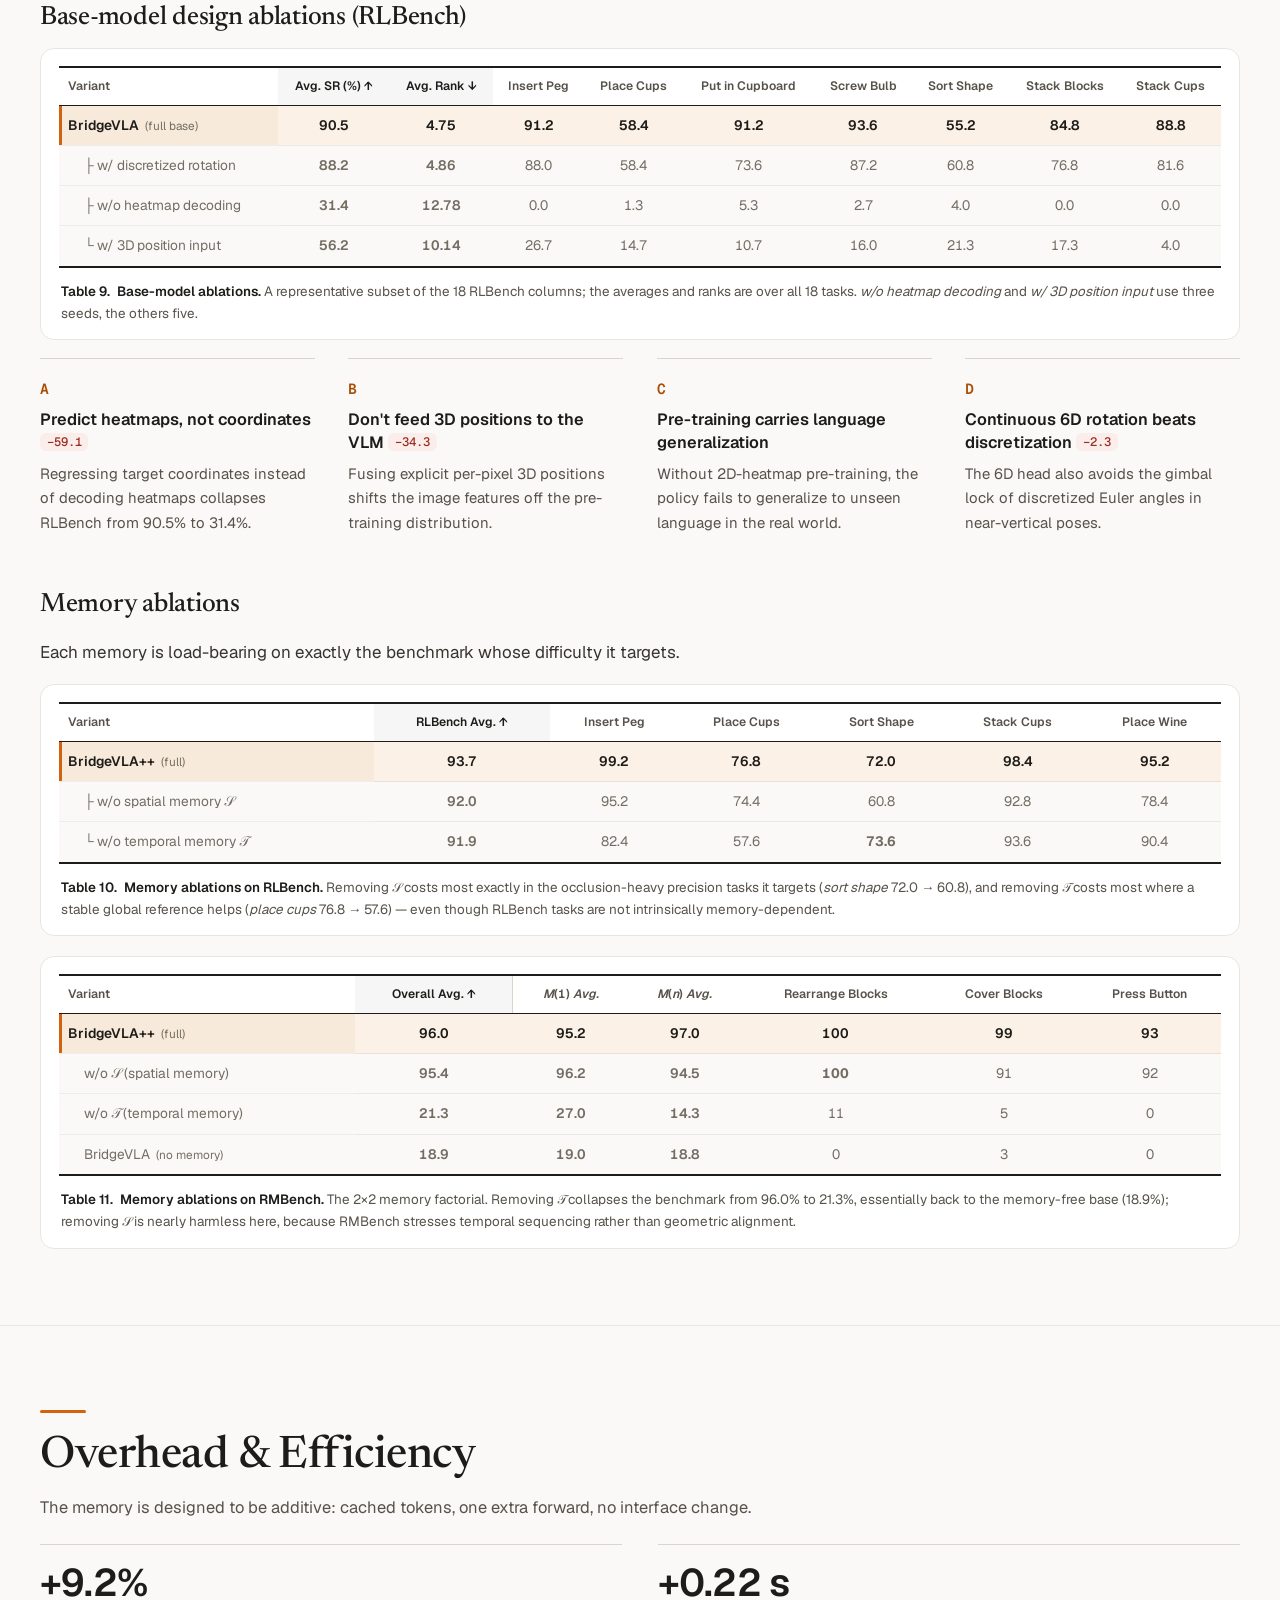
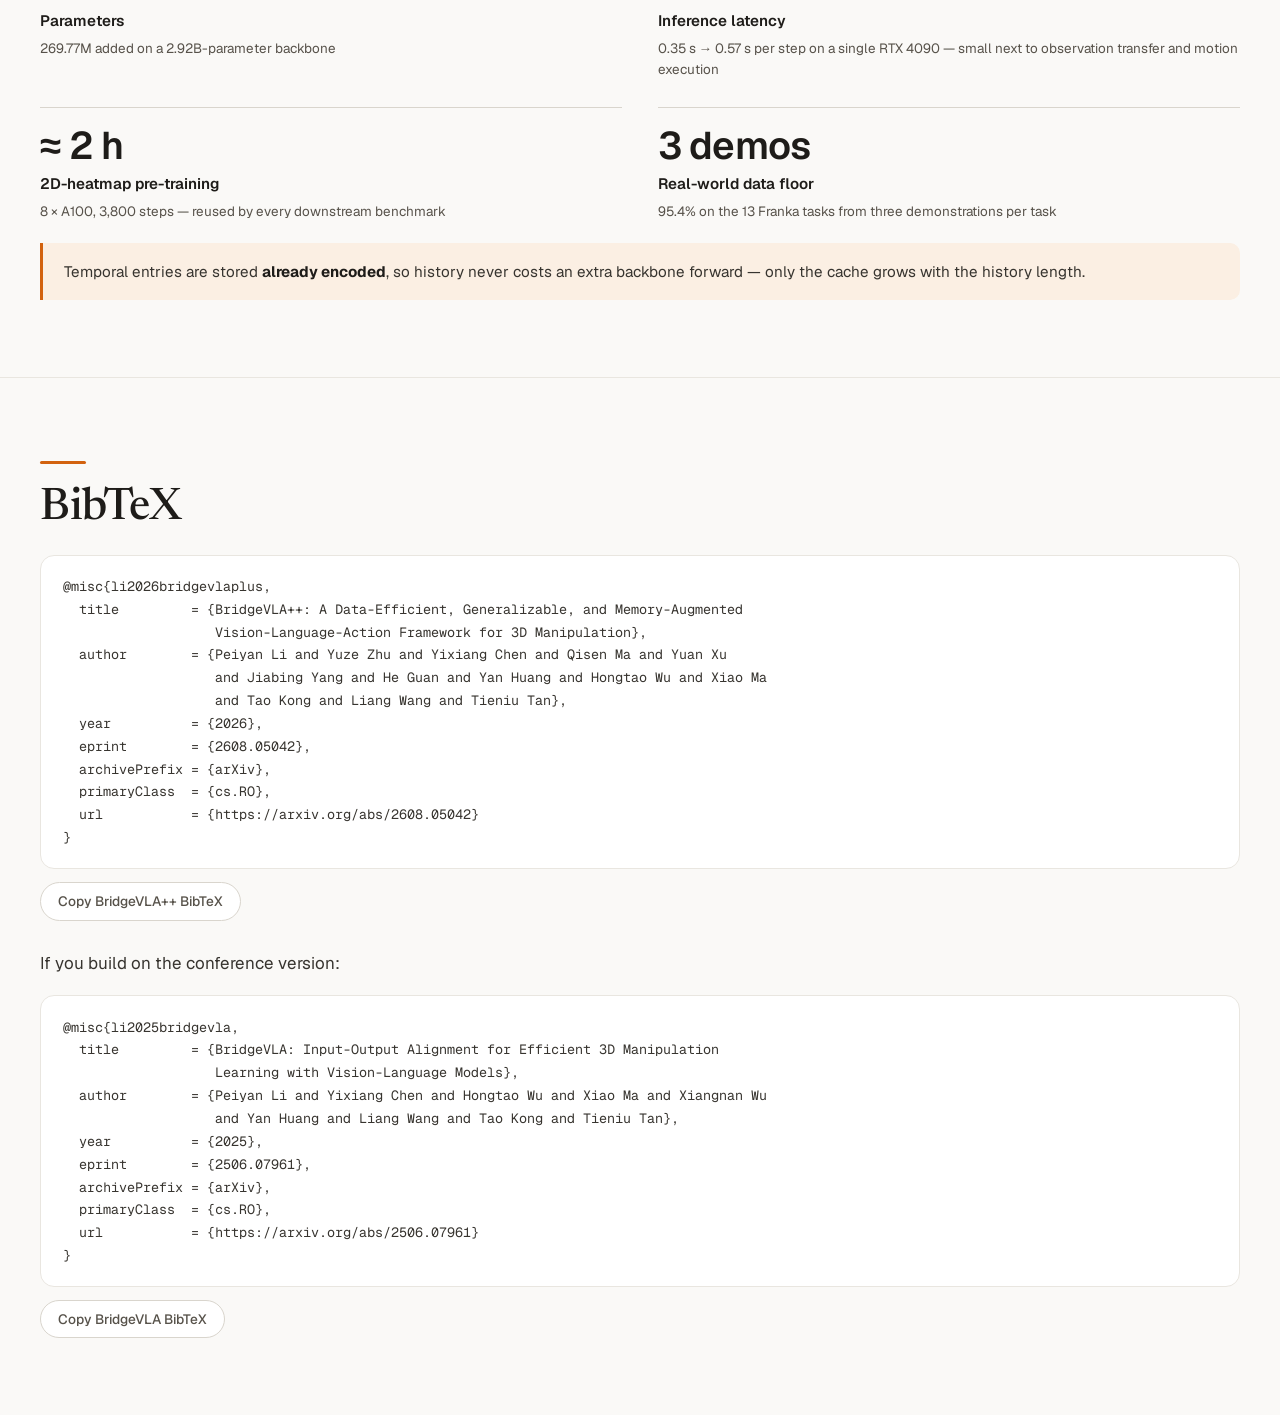
==== commit 0e436dc7: "Drop conference-extension note from BibTeX" ====
--- a/index.html
+++ b/index.html
@@ -2132,8 +2132,7 @@
   eprint        = {2608.05042},
   archivePrefix = {arXiv},
   primaryClass  = {cs.RO},
-  url           = {https://arxiv.org/abs/2608.05042},
-  note          = {Extension of the NeurIPS 2025 conference paper BridgeVLA}
+  url           = {https://arxiv.org/abs/2608.05042}
 }</code></pre>
     <button class="copy-btn" type="button" data-copy-target="#bib-plus">
       <span>Copy BridgeVLA++ BibTeX</span>
